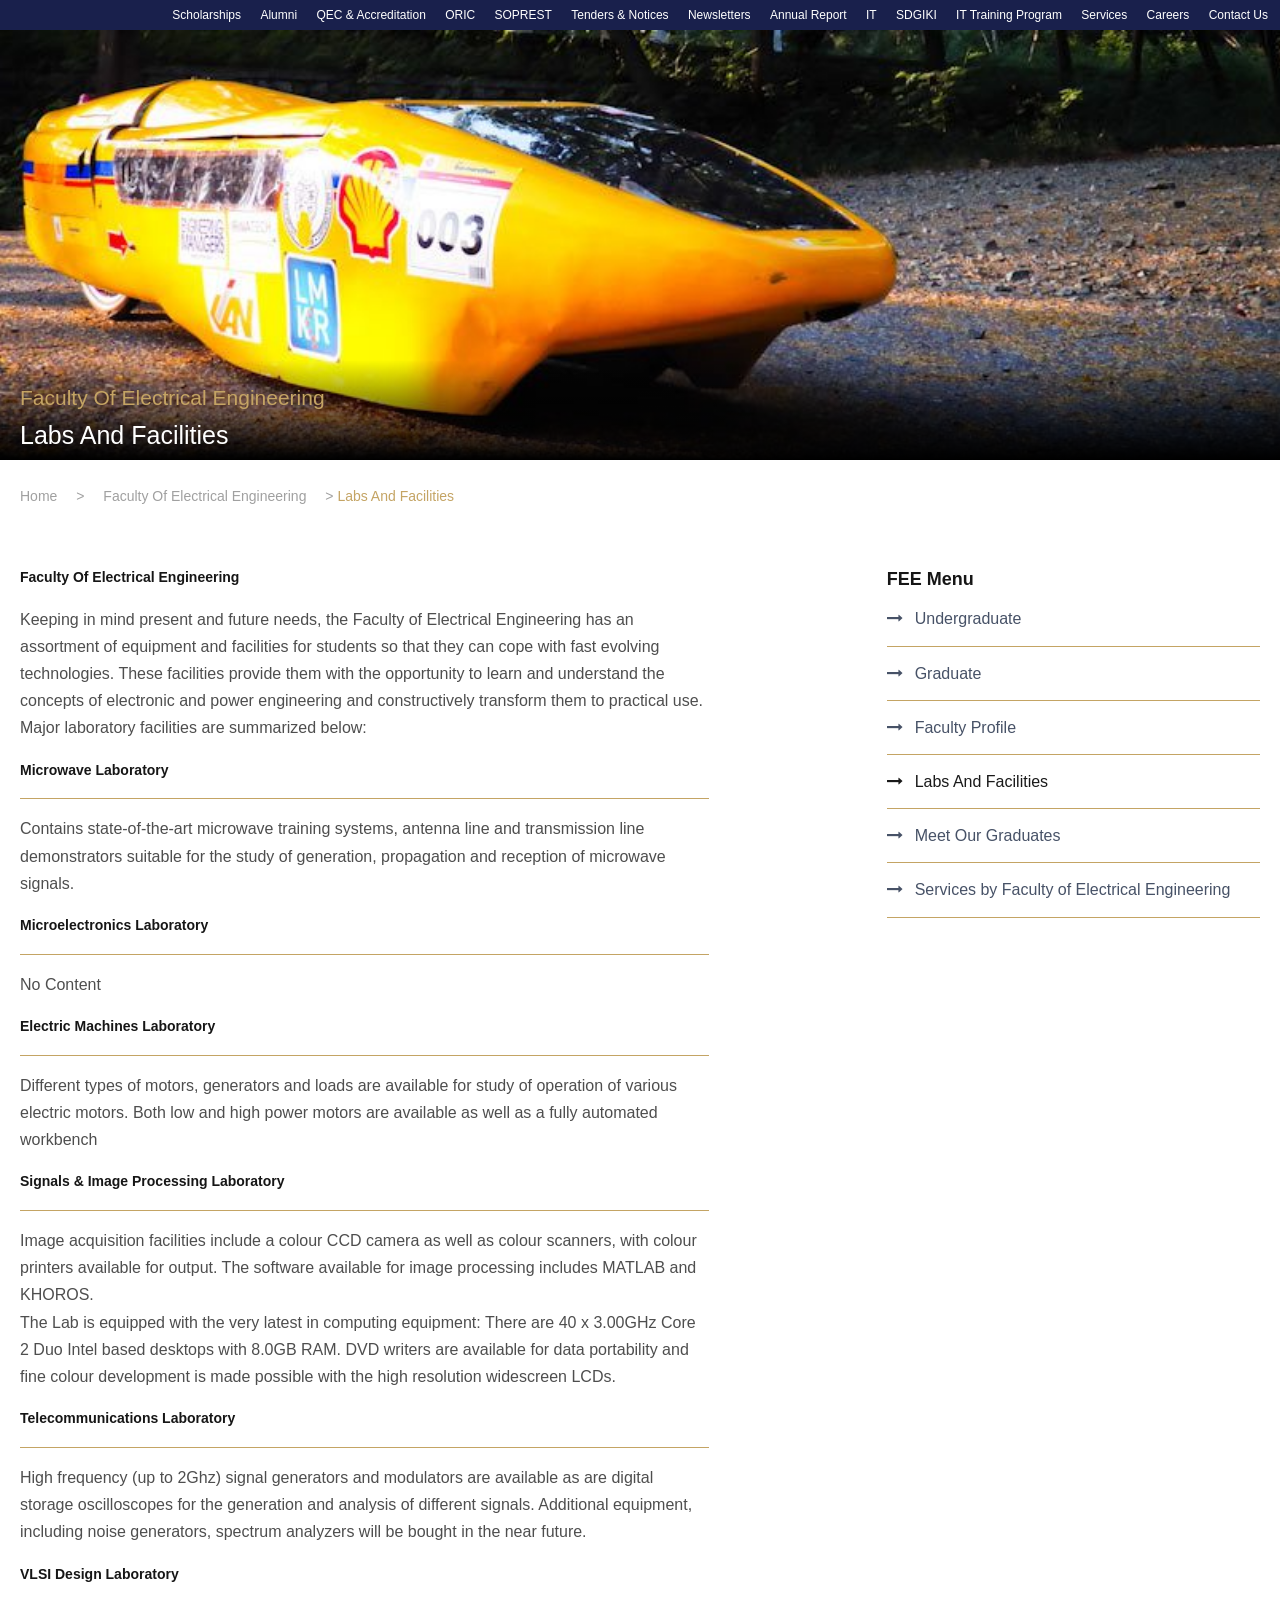
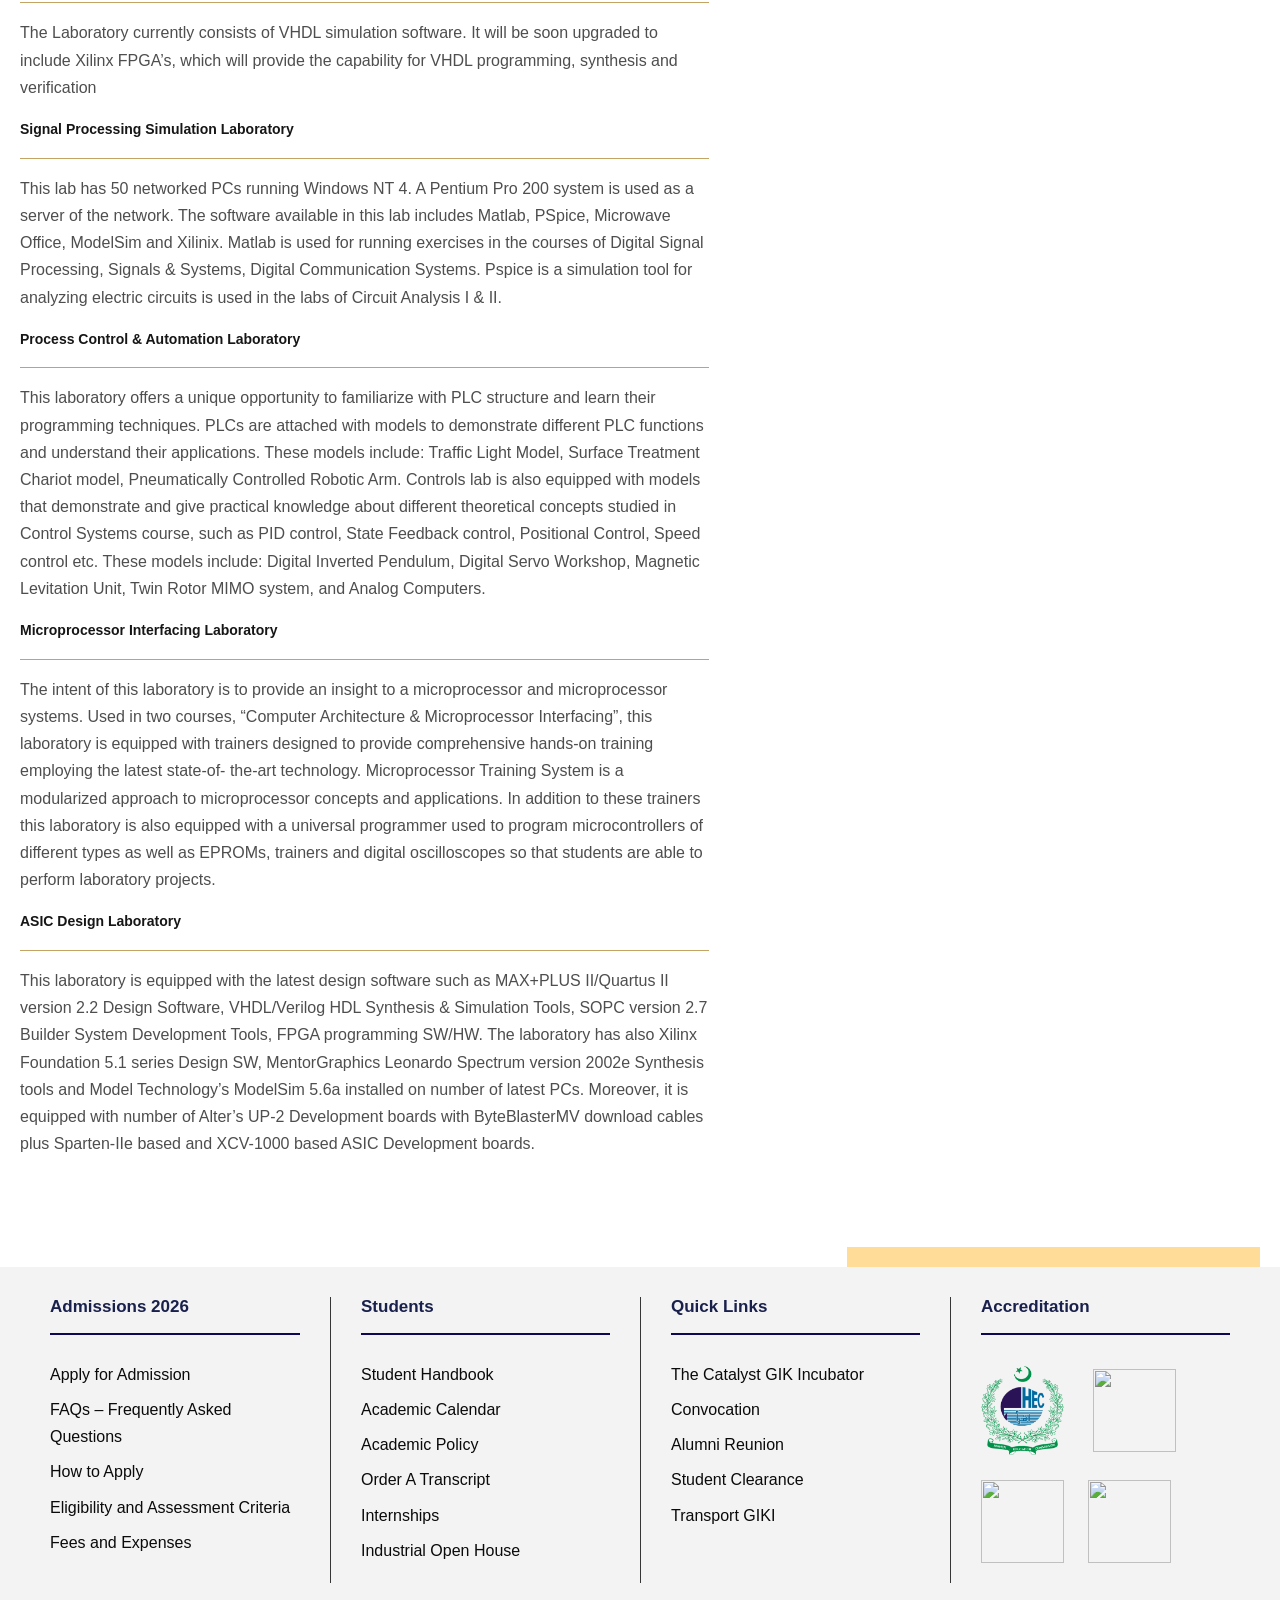
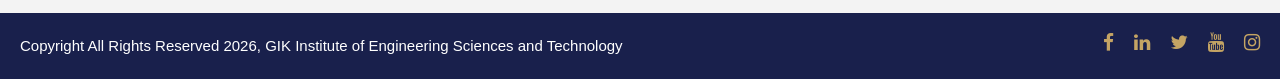
==== fee-labs-and-facilities.html @ 1c0e8e15 "initial commit" ====
<html lang="en-US" prefix="og: https://ogp.me/ns#" class="js">

<head>
	<meta charset="UTF-8">
	<meta name="viewport" content="width=device-width, initial-scale=1">
	<link rel="profile" href="http://gmpg.org/xfn/11">
	<link rel="pingback" href="https://giki.edu.pk/xmlrpc.php">
	<style>
		img:is([sizes="auto" i], [sizes^="auto," i]) {
			contain-intrinsic-size: 3000px 1500px
		}
	</style>

	<!-- Search Engine Optimization by Rank Math - https://rankmath.com/ -->
	<title>Labs And Facilities - Ghulam Ishaq Khan Institute of Engineering Sciences and Technology</title>
	<meta name="robots" content="index, follow, max-snippet:-1, max-video-preview:-1, max-image-preview:large">
	<link rel="canonical" href="https://giki.edu.pk/fee/fee-labs-and-facilities/">
	<meta property="og:locale" content="en_US">
	<meta property="og:type" content="article">
	<meta property="og:title"
		content="Labs And Facilities - Ghulam Ishaq Khan Institute of Engineering Sciences and Technology">
	<meta property="og:url" content="https://giki.edu.pk/fee/fee-labs-and-facilities/">
	<meta property="og:site_name" content="Ghulam Ishaq Khan Institute of Engineering Sciences and Technology">
	<meta property="article:publisher" content="https://www.facebook.com/OfficialGIKI/">
	<meta property="og:updated_time" content="2025-04-16T15:50:15+05:00">
	<meta property="og:image" content="https://giki.edu.pk/wp-content/uploads/2023/03/Picture1.png">
	<meta property="og:image:secure_url" content="https://giki.edu.pk/wp-content/uploads/2023/03/Picture1.png">
	<meta property="og:image:width" content="1280">
	<meta property="og:image:height" content="470">
	<meta property="og:image:alt" content="Beautiful GIKI">
	<meta property="og:image:type" content="image/png">
	<meta property="article:published_time" content="2019-07-31T20:50:54+05:00">
	<meta property="article:modified_time" content="2025-04-16T15:50:15+05:00">
	<meta name="twitter:card" content="summary_large_image">
	<meta name="twitter:title"
		content="Labs And Facilities - Ghulam Ishaq Khan Institute of Engineering Sciences and Technology">
	<meta name="twitter:site" content="@OfficialGIKI">
	<meta name="twitter:creator" content="@OfficialGIKI">
	<meta name="twitter:image" content="https://giki.edu.pk/wp-content/uploads/2023/03/Picture1.png">
	<meta name="twitter:label1" content="Time to read">
	<meta name="twitter:data1" content="Less than a minute">
	<script type="text/javascript" async src="./scripts/analytics.js"></script>
	<script type="text/javascript" async src="/gtag/js"></script>
	<script type="text/javascript" async src="/gtag/js"></script>
	<script src="/signals/config/217969116933652" async></script>
	<script src="./scripts/openbridge3.js" async></script>
	<script id="facebook-jssdk" src="./scripts/xfbml.customerchat.js#xfbml=1&version=v6.0&autoLogAppEvents=1"></script>
	<script async src="./scripts/gtm.js"></script>
	<script async src="./scripts/fbevents.js"></script>
	<script type="application/ld+json"
		class="rank-math-schema">{"@context":"https://schema.org","@graph":[{"@type":["EducationalOrganization","Organization"],"@id":"https://giki.edu.pk/#organization","name":"GIK Institute","url":"https://giki.edu.pk","sameAs":["https://www.facebook.com/OfficialGIKI/","https://twitter.com/OfficialGIKI","https://www.instagram.com/OfficialGIKI/","https://www.linkedin.com/school/officialgiki"],"logo":{"@type":"ImageObject","@id":"https://giki.edu.pk/#logo","url":"https://giki.edu.pk/wp-content/uploads/2023/03/cropped-giki-logo-updated.png","contentUrl":"https://giki.edu.pk/wp-content/uploads/2023/03/cropped-giki-logo-updated.png","caption":"Ghulam Ishaq Khan Institute of Engineering Sciences and Technology","inLanguage":"en-US","width":"90","height":"90"}},{"@type":"WebSite","@id":"https://giki.edu.pk/#website","url":"https://giki.edu.pk","name":"Ghulam Ishaq Khan Institute of Engineering Sciences and Technology","alternateName":"GIKI","publisher":{"@id":"https://giki.edu.pk/#organization"},"inLanguage":"en-US"},{"@type":"ImageObject","@id":"https://giki.edu.pk/wp-content/uploads/2023/03/Picture1.png","url":"https://giki.edu.pk/wp-content/uploads/2023/03/Picture1.png","width":"1280","height":"470","caption":"Beautiful GIKI","inLanguage":"en-US"},{"@type":"BreadcrumbList","@id":"https://giki.edu.pk/fee/fee-labs-and-facilities/#breadcrumb","itemListElement":[{"@type":"ListItem","position":"1","item":{"@id":"https://giki.edu.pk","name":"Home"}},{"@type":"ListItem","position":"2","item":{"@id":"https://giki.edu.pk/fee/","name":"Faculty Of Electrical Engineering"}},{"@type":"ListItem","position":"3","item":{"@id":"https://giki.edu.pk/fee/fee-labs-and-facilities/","name":"Labs And Facilities"}}]},{"@type":"WebPage","@id":"https://giki.edu.pk/fee/fee-labs-and-facilities/#webpage","url":"https://giki.edu.pk/fee/fee-labs-and-facilities/","name":"Labs And Facilities - Ghulam Ishaq Khan Institute of Engineering Sciences and Technology","datePublished":"2019-07-31T20:50:54+05:00","dateModified":"2025-04-16T15:50:15+05:00","isPartOf":{"@id":"https://giki.edu.pk/#website"},"primaryImageOfPage":{"@id":"https://giki.edu.pk/wp-content/uploads/2023/03/Picture1.png"},"inLanguage":"en-US","breadcrumb":{"@id":"https://giki.edu.pk/fee/fee-labs-and-facilities/#breadcrumb"}},{"@type":"Person","@id":"https://giki.edu.pk/author/hadeed/","name":"Hadeed","url":"https://giki.edu.pk/author/hadeed/","image":{"@type":"ImageObject","@id":"https://secure.gravatar.com/avatar/029626c313f03e53c4ab52b983da290b?s=96&amp;d=mm&amp;r=g","url":"https://secure.gravatar.com/avatar/029626c313f03e53c4ab52b983da290b?s=96&amp;d=mm&amp;r=g","caption":"Hadeed","inLanguage":"en-US"},"sameAs":["https://www.youtube.com/c/DrHadeedAhmedSher"],"worksFor":{"@id":"https://giki.edu.pk/#organization"}},{"@type":"Article","headline":"Labs And Facilities - Ghulam Ishaq Khan Institute of Engineering Sciences and Technology","datePublished":"2019-07-31T20:50:54+05:00","dateModified":"2025-04-16T15:50:15+05:00","author":{"@id":"https://giki.edu.pk/author/hadeed/","name":"Hadeed"},"publisher":{"@id":"https://giki.edu.pk/#organization"},"name":"Labs And Facilities - Ghulam Ishaq Khan Institute of Engineering Sciences and Technology","@id":"https://giki.edu.pk/fee/fee-labs-and-facilities/#richSnippet","isPartOf":{"@id":"https://giki.edu.pk/fee/fee-labs-and-facilities/#webpage"},"image":{"@id":"https://giki.edu.pk/wp-content/uploads/2023/03/Picture1.png"},"inLanguage":"en-US","mainEntityOfPage":{"@id":"https://giki.edu.pk/fee/fee-labs-and-facilities/#webpage"}}]}</script>
	<!-- /Rank Math WordPress SEO plugin -->

	<link rel="dns-prefetch" href="//www.googletagmanager.com">
	<link rel="dns-prefetch" href="//fonts.googleapis.com">
	<link rel="dns-prefetch" href="//maxcdn.bootstrapcdn.com">
	<link rel="alternate" type="application/rss+xml"
		title="Ghulam Ishaq Khan Institute of Engineering Sciences and Technology » Feed"
		href="https://giki.edu.pk/feed/">
	<link rel="alternate" type="text/calendar"
		title="Ghulam Ishaq Khan Institute of Engineering Sciences and Technology » iCal Feed"
		href="https://giki.edu.pk/events/?ical=1">
	<style>
		.lazyload,
		.lazyloading {
			max-width: 100%;
		}
	</style>
	<script type="text/javascript">
		/* <![CDATA[ */
		window._wpemojiSettings = { "baseUrl": "https:\/\/s.w.org\/images\/core\/emoji\/15.0.3\/72x72\/", "ext": ".png", "svgUrl": "https:\/\/s.w.org\/images\/core\/emoji\/15.0.3\/svg\/", "svgExt": ".svg", "source": { "concatemoji": "https:\/\/giki.edu.pk\/wp-includes\/js\/wp-emoji-release.min.js?ver=6.7.5" } };
		/*! This file is auto-generated */
		!function (i, n) { var o, s, e; function c(e) { try { var t = { supportTests: e, timestamp: (new Date).valueOf() }; sessionStorage.setItem(o, JSON.stringify(t)) } catch (e) { } } function p(e, t, n) { e.clearRect(0, 0, e.canvas.width, e.canvas.height), e.fillText(t, 0, 0); var t = new Uint32Array(e.getImageData(0, 0, e.canvas.width, e.canvas.height).data), r = (e.clearRect(0, 0, e.canvas.width, e.canvas.height), e.fillText(n, 0, 0), new Uint32Array(e.getImageData(0, 0, e.canvas.width, e.canvas.height).data)); return t.every(function (e, t) { return e === r[t] }) } function u(e, t, n) { switch (t) { case "flag": return n(e, "\ud83c\udff3\ufe0f\u200d\u26a7\ufe0f", "\ud83c\udff3\ufe0f\u200b\u26a7\ufe0f") ? !1 : !n(e, "\ud83c\uddfa\ud83c\uddf3", "\ud83c\uddfa\u200b\ud83c\uddf3") && !n(e, "\ud83c\udff4\udb40\udc67\udb40\udc62\udb40\udc65\udb40\udc6e\udb40\udc67\udb40\udc7f", "\ud83c\udff4\u200b\udb40\udc67\u200b\udb40\udc62\u200b\udb40\udc65\u200b\udb40\udc6e\u200b\udb40\udc67\u200b\udb40\udc7f"); case "emoji": return !n(e, "\ud83d\udc26\u200d\u2b1b", "\ud83d\udc26\u200b\u2b1b") }return !1 } function f(e, t, n) { var r = "undefined" != typeof WorkerGlobalScope && self instanceof WorkerGlobalScope ? new OffscreenCanvas(300, 150) : i.createElement("canvas"), a = r.getContext("2d", { willReadFrequently: !0 }), o = (a.textBaseline = "top", a.font = "600 32px Arial", {}); return e.forEach(function (e) { o[e] = t(a, e, n) }), o } function t(e) { var t = i.createElement("script"); t.src = e, t.defer = !0, i.head.appendChild(t) } "undefined" != typeof Promise && (o = "wpEmojiSettingsSupports", s = ["flag", "emoji"], n.supports = { everything: !0, everythingExceptFlag: !0 }, e = new Promise(function (e) { i.addEventListener("DOMContentLoaded", e, { once: !0 }) }), new Promise(function (t) { var n = function () { try { var e = JSON.parse(sessionStorage.getItem(o)); if ("object" == typeof e && "number" == typeof e.timestamp && (new Date).valueOf() < e.timestamp + 604800 && "object" == typeof e.supportTests) return e.supportTests } catch (e) { } return null }(); if (!n) { if ("undefined" != typeof Worker && "undefined" != typeof OffscreenCanvas && "undefined" != typeof URL && URL.createObjectURL && "undefined" != typeof Blob) try { var e = "postMessage(" + f.toString() + "(" + [JSON.stringify(s), u.toString(), p.toString()].join(",") + "));", r = new Blob([e], { type: "text/javascript" }), a = new Worker(URL.createObjectURL(r), { name: "wpTestEmojiSupports" }); return void (a.onmessage = function (e) { c(n = e.data), a.terminate(), t(n) }) } catch (e) { } c(n = f(s, u, p)) } t(n) }).then(function (e) { for (var t in e) n.supports[t] = e[t], n.supports.everything = n.supports.everything && n.supports[t], "flag" !== t && (n.supports.everythingExceptFlag = n.supports.everythingExceptFlag && n.supports[t]); n.supports.everythingExceptFlag = n.supports.everythingExceptFlag && !n.supports.flag, n.DOMReady = !1, n.readyCallback = function () { n.DOMReady = !0 } }).then(function () { return e }).then(function () { var e; n.supports.everything || (n.readyCallback(), (e = n.source || {}).concatemoji ? t(e.concatemoji) : e.wpemoji && e.twemoji && (t(e.twemoji), t(e.wpemoji))) })) }((window, document), window._wpemojiSettings);
		/* ]]> */
	</script>
	<link rel="stylesheet" id="sbr_styles-css" href="./styles/sbr-styles.css" type="text/css" media="all">
	<style id="wp-emoji-styles-inline-css" type="text/css">
		img.wp-smiley,
		img.emoji {
			display: inline !important;
			border: none !important;
			box-shadow: none !important;
			height: 1em !important;
			width: 1em !important;
			margin: 0 0.07em !important;
			vertical-align: -0.1em !important;
			background: none !important;
			padding: 0 !important;
		}
	</style>
	<link rel="stylesheet" id="wp-block-library-css" href="./styles/style.min.css" type="text/css" media="all">
	<link rel="stylesheet" id="editorskit-frontend-css" href="./styles/style.build.css" type="text/css" media="all">
	<style id="classic-theme-styles-inline-css" type="text/css">
		/*! This file is auto-generated */
		.wp-block-button__link {
			color: #fff;
			background-color: #32373c;
			border-radius: 9999px;
			box-shadow: none;
			text-decoration: none;
			padding: calc(.667em + 2px) calc(1.333em + 2px);
			font-size: 1.125em
		}

		.wp-block-file__button {
			background: #32373c;
			color: #fff;
			text-decoration: none
		}
	</style>
	<style id="global-styles-inline-css" type="text/css">
		:root {
			--wp--preset--aspect-ratio--square: 1;
			--wp--preset--aspect-ratio--4-3: 4/3;
			--wp--preset--aspect-ratio--3-4: 3/4;
			--wp--preset--aspect-ratio--3-2: 3/2;
			--wp--preset--aspect-ratio--2-3: 2/3;
			--wp--preset--aspect-ratio--16-9: 16/9;
			--wp--preset--aspect-ratio--9-16: 9/16;
			--wp--preset--color--black: #000000;
			--wp--preset--color--cyan-bluish-gray: #abb8c3;
			--wp--preset--color--white: #ffffff;
			--wp--preset--color--pale-pink: #f78da7;
			--wp--preset--color--vivid-red: #cf2e2e;
			--wp--preset--color--luminous-vivid-orange: #ff6900;
			--wp--preset--color--luminous-vivid-amber: #fcb900;
			--wp--preset--color--light-green-cyan: #7bdcb5;
			--wp--preset--color--vivid-green-cyan: #00d084;
			--wp--preset--color--pale-cyan-blue: #8ed1fc;
			--wp--preset--color--vivid-cyan-blue: #0693e3;
			--wp--preset--color--vivid-purple: #9b51e0;
			--wp--preset--gradient--vivid-cyan-blue-to-vivid-purple: linear-gradient(135deg, rgba(6, 147, 227, 1) 0%, rgb(155, 81, 224) 100%);
			--wp--preset--gradient--light-green-cyan-to-vivid-green-cyan: linear-gradient(135deg, rgb(122, 220, 180) 0%, rgb(0, 208, 130) 100%);
			--wp--preset--gradient--luminous-vivid-amber-to-luminous-vivid-orange: linear-gradient(135deg, rgba(252, 185, 0, 1) 0%, rgba(255, 105, 0, 1) 100%);
			--wp--preset--gradient--luminous-vivid-orange-to-vivid-red: linear-gradient(135deg, rgba(255, 105, 0, 1) 0%, rgb(207, 46, 46) 100%);
			--wp--preset--gradient--very-light-gray-to-cyan-bluish-gray: linear-gradient(135deg, rgb(238, 238, 238) 0%, rgb(169, 184, 195) 100%);
			--wp--preset--gradient--cool-to-warm-spectrum: linear-gradient(135deg, rgb(74, 234, 220) 0%, rgb(151, 120, 209) 20%, rgb(207, 42, 186) 40%, rgb(238, 44, 130) 60%, rgb(251, 105, 98) 80%, rgb(254, 248, 76) 100%);
			--wp--preset--gradient--blush-light-purple: linear-gradient(135deg, rgb(255, 206, 236) 0%, rgb(152, 150, 240) 100%);
			--wp--preset--gradient--blush-bordeaux: linear-gradient(135deg, rgb(254, 205, 165) 0%, rgb(254, 45, 45) 50%, rgb(107, 0, 62) 100%);
			--wp--preset--gradient--luminous-dusk: linear-gradient(135deg, rgb(255, 203, 112) 0%, rgb(199, 81, 192) 50%, rgb(65, 88, 208) 100%);
			--wp--preset--gradient--pale-ocean: linear-gradient(135deg, rgb(255, 245, 203) 0%, rgb(182, 227, 212) 50%, rgb(51, 167, 181) 100%);
			--wp--preset--gradient--electric-grass: linear-gradient(135deg, rgb(202, 248, 128) 0%, rgb(113, 206, 126) 100%);
			--wp--preset--gradient--midnight: linear-gradient(135deg, rgb(2, 3, 129) 0%, rgb(40, 116, 252) 100%);
			--wp--preset--font-size--small: 13px;
			--wp--preset--font-size--medium: 20px;
			--wp--preset--font-size--large: 36px;
			--wp--preset--font-size--x-large: 42px;
			--wp--preset--spacing--20: 0.44rem;
			--wp--preset--spacing--30: 0.67rem;
			--wp--preset--spacing--40: 1rem;
			--wp--preset--spacing--50: 1.5rem;
			--wp--preset--spacing--60: 2.25rem;
			--wp--preset--spacing--70: 3.38rem;
			--wp--preset--spacing--80: 5.06rem;
			--wp--preset--shadow--natural: 6px 6px 9px rgba(0, 0, 0, 0.2);
			--wp--preset--shadow--deep: 12px 12px 50px rgba(0, 0, 0, 0.4);
			--wp--preset--shadow--sharp: 6px 6px 0px rgba(0, 0, 0, 0.2);
			--wp--preset--shadow--outlined: 6px 6px 0px -3px rgba(255, 255, 255, 1), 6px 6px rgba(0, 0, 0, 1);
			--wp--preset--shadow--crisp: 6px 6px 0px rgba(0, 0, 0, 1);
		}

		:where(.is-layout-flex) {
			gap: 0.5em;
		}

		:where(.is-layout-grid) {
			gap: 0.5em;
		}

		body .is-layout-flex {
			display: flex;
		}

		.is-layout-flex {
			flex-wrap: wrap;
			align-items: center;
		}

		.is-layout-flex> :is(*, div) {
			margin: 0;
		}

		body .is-layout-grid {
			display: grid;
		}

		.is-layout-grid> :is(*, div) {
			margin: 0;
		}

		:where(.wp-block-columns.is-layout-flex) {
			gap: 2em;
		}

		:where(.wp-block-columns.is-layout-grid) {
			gap: 2em;
		}

		:where(.wp-block-post-template.is-layout-flex) {
			gap: 1.25em;
		}

		:where(.wp-block-post-template.is-layout-grid) {
			gap: 1.25em;
		}

		.has-black-color {
			color: var(--wp--preset--color--black) !important;
		}

		.has-cyan-bluish-gray-color {
			color: var(--wp--preset--color--cyan-bluish-gray) !important;
		}

		.has-white-color {
			color: var(--wp--preset--color--white) !important;
		}

		.has-pale-pink-color {
			color: var(--wp--preset--color--pale-pink) !important;
		}

		.has-vivid-red-color {
			color: var(--wp--preset--color--vivid-red) !important;
		}

		.has-luminous-vivid-orange-color {
			color: var(--wp--preset--color--luminous-vivid-orange) !important;
		}

		.has-luminous-vivid-amber-color {
			color: var(--wp--preset--color--luminous-vivid-amber) !important;
		}

		.has-light-green-cyan-color {
			color: var(--wp--preset--color--light-green-cyan) !important;
		}

		.has-vivid-green-cyan-color {
			color: var(--wp--preset--color--vivid-green-cyan) !important;
		}

		.has-pale-cyan-blue-color {
			color: var(--wp--preset--color--pale-cyan-blue) !important;
		}

		.has-vivid-cyan-blue-color {
			color: var(--wp--preset--color--vivid-cyan-blue) !important;
		}

		.has-vivid-purple-color {
			color: var(--wp--preset--color--vivid-purple) !important;
		}

		.has-black-background-color {
			background-color: var(--wp--preset--color--black) !important;
		}

		.has-cyan-bluish-gray-background-color {
			background-color: var(--wp--preset--color--cyan-bluish-gray) !important;
		}

		.has-white-background-color {
			background-color: var(--wp--preset--color--white) !important;
		}

		.has-pale-pink-background-color {
			background-color: var(--wp--preset--color--pale-pink) !important;
		}

		.has-vivid-red-background-color {
			background-color: var(--wp--preset--color--vivid-red) !important;
		}

		.has-luminous-vivid-orange-background-color {
			background-color: var(--wp--preset--color--luminous-vivid-orange) !important;
		}

		.has-luminous-vivid-amber-background-color {
			background-color: var(--wp--preset--color--luminous-vivid-amber) !important;
		}

		.has-light-green-cyan-background-color {
			background-color: var(--wp--preset--color--light-green-cyan) !important;
		}

		.has-vivid-green-cyan-background-color {
			background-color: var(--wp--preset--color--vivid-green-cyan) !important;
		}

		.has-pale-cyan-blue-background-color {
			background-color: var(--wp--preset--color--pale-cyan-blue) !important;
		}

		.has-vivid-cyan-blue-background-color {
			background-color: var(--wp--preset--color--vivid-cyan-blue) !important;
		}

		.has-vivid-purple-background-color {
			background-color: var(--wp--preset--color--vivid-purple) !important;
		}

		.has-black-border-color {
			border-color: var(--wp--preset--color--black) !important;
		}

		.has-cyan-bluish-gray-border-color {
			border-color: var(--wp--preset--color--cyan-bluish-gray) !important;
		}

		.has-white-border-color {
			border-color: var(--wp--preset--color--white) !important;
		}

		.has-pale-pink-border-color {
			border-color: var(--wp--preset--color--pale-pink) !important;
		}

		.has-vivid-red-border-color {
			border-color: var(--wp--preset--color--vivid-red) !important;
		}

		.has-luminous-vivid-orange-border-color {
			border-color: var(--wp--preset--color--luminous-vivid-orange) !important;
		}

		.has-luminous-vivid-amber-border-color {
			border-color: var(--wp--preset--color--luminous-vivid-amber) !important;
		}

		.has-light-green-cyan-border-color {
			border-color: var(--wp--preset--color--light-green-cyan) !important;
		}

		.has-vivid-green-cyan-border-color {
			border-color: var(--wp--preset--color--vivid-green-cyan) !important;
		}

		.has-pale-cyan-blue-border-color {
			border-color: var(--wp--preset--color--pale-cyan-blue) !important;
		}

		.has-vivid-cyan-blue-border-color {
			border-color: var(--wp--preset--color--vivid-cyan-blue) !important;
		}

		.has-vivid-purple-border-color {
			border-color: var(--wp--preset--color--vivid-purple) !important;
		}

		.has-vivid-cyan-blue-to-vivid-purple-gradient-background {
			background: var(--wp--preset--gradient--vivid-cyan-blue-to-vivid-purple) !important;
		}

		.has-light-green-cyan-to-vivid-green-cyan-gradient-background {
			background: var(--wp--preset--gradient--light-green-cyan-to-vivid-green-cyan) !important;
		}

		.has-luminous-vivid-amber-to-luminous-vivid-orange-gradient-background {
			background: var(--wp--preset--gradient--luminous-vivid-amber-to-luminous-vivid-orange) !important;
		}

		.has-luminous-vivid-orange-to-vivid-red-gradient-background {
			background: var(--wp--preset--gradient--luminous-vivid-orange-to-vivid-red) !important;
		}

		.has-very-light-gray-to-cyan-bluish-gray-gradient-background {
			background: var(--wp--preset--gradient--very-light-gray-to-cyan-bluish-gray) !important;
		}

		.has-cool-to-warm-spectrum-gradient-background {
			background: var(--wp--preset--gradient--cool-to-warm-spectrum) !important;
		}

		.has-blush-light-purple-gradient-background {
			background: var(--wp--preset--gradient--blush-light-purple) !important;
		}

		.has-blush-bordeaux-gradient-background {
			background: var(--wp--preset--gradient--blush-bordeaux) !important;
		}

		.has-luminous-dusk-gradient-background {
			background: var(--wp--preset--gradient--luminous-dusk) !important;
		}

		.has-pale-ocean-gradient-background {
			background: var(--wp--preset--gradient--pale-ocean) !important;
		}

		.has-electric-grass-gradient-background {
			background: var(--wp--preset--gradient--electric-grass) !important;
		}

		.has-midnight-gradient-background {
			background: var(--wp--preset--gradient--midnight) !important;
		}

		.has-small-font-size {
			font-size: var(--wp--preset--font-size--small) !important;
		}

		.has-medium-font-size {
			font-size: var(--wp--preset--font-size--medium) !important;
		}

		.has-large-font-size {
			font-size: var(--wp--preset--font-size--large) !important;
		}

		.has-x-large-font-size {
			font-size: var(--wp--preset--font-size--x-large) !important;
		}

		:where(.wp-block-post-template.is-layout-flex) {
			gap: 1.25em;
		}

		:where(.wp-block-post-template.is-layout-grid) {
			gap: 1.25em;
		}

		:where(.wp-block-columns.is-layout-flex) {
			gap: 2em;
		}

		:where(.wp-block-columns.is-layout-grid) {
			gap: 2em;
		}

		:root :where(.wp-block-pullquote) {
			font-size: 1.5em;
			line-height: 1.6;
		}
	</style>
	<link rel="stylesheet" id="contact-form-7-css" href="./styles/styles.css" type="text/css" media="all">
	<link rel="stylesheet" id="ctf_styles-css" href="./styles/ctf-styles.min.css" type="text/css" media="all">
	<style id="dominant-color-styles-inline-css" type="text/css">
		img[data-dominant-color]:not(.has-transparency) {
			background-color: var(--dominant-color);
		}
	</style>
	<link rel="stylesheet" id="gdlr-core-google-font-css" href="/css" type="text/css" media="all">
	<link rel="stylesheet" id="fa6-css" href="./styles/all.css" type="text/css" media="all">
	<link rel="stylesheet" id="gdlr-core-plugin-css" href="./styles/style.css" type="text/css" media="all">
	<link rel="stylesheet" id="gdlr-core-page-builder-css" href="./styles/page-builder.css" type="text/css" media="all">
	<link rel="stylesheet" id="url-shortify-css" href="./styles/url-shortify.css" type="text/css" media="all">
	<link rel="stylesheet" id="cff-css" href="./styles/cff-style.min.css" type="text/css" media="all">
	<link rel="stylesheet" id="sb-font-awesome-css" href="./styles/font-awesome.min.css" type="text/css" media="all">
	<link rel="stylesheet" id="tribe-events-v2-single-skeleton-css" href="./styles/tribe-events-single-skeleton.min.css"
		type="text/css" media="all">
	<link rel="stylesheet" id="tribe-events-v2-single-skeleton-full-css"
		href="./styles/tribe-events-single-full.min.css" type="text/css" media="all">
	<link rel="stylesheet" id="tec-events-elementor-widgets-base-styles-css" href="./styles/widget-base.min.css"
		type="text/css" media="all">
	<link rel="stylesheet" id="dflip-style-css" href="./styles/dflip.min.css" type="text/css" media="all">
	<link rel="stylesheet" id="tablepress-default-css" href="./styles/default.css" type="text/css" media="all">
	<link rel="stylesheet" id="kingster-style-core-css" href="./styles/style-core.css" type="text/css" media="all">
	<link rel="stylesheet" id="kingster-custom-style-css" href="./styles/kingster-style-custom.css" type="text/css"
		media="all">
	<link rel="stylesheet" id="dashicons-css" href="./styles/dashicons.min.css" type="text/css" media="all">
	<link rel="stylesheet" id="kingster-learnpress-css" href="./styles/kingster-learnpress.css" type="text/css"
		media="all">
	<link rel="stylesheet" id="kingster-learnpress-pb-css" href="./styles/kingster-learnpress-pb.css" type="text/css"
		media="all">
	<script type="text/javascript" src="./scripts/jquery.min.js" id="jquery-core-js"></script>
	<script type="text/javascript" src="./scripts/jquery-migrate.min.js" id="jquery-migrate-js"></script>
	<script type="text/javascript" id="sbi_scripts-js-extra">
		/* <![CDATA[ */
		var sb_instagram_js_options = { "font_method": "svg", "resized_url": "https:\/\/giki.edu.pk\/wp-content\/uploads\/sb-instagram-feed-images\/", "placeholder": "https:\/\/giki.edu.pk\/wp-content\/plugins\/instagram-feed\/img\/placeholder.png", "ajax_url": "https:\/\/giki.edu.pk\/wp-admin\/admin-ajax.php" };
		/* ]]> */
	</script>
	<script type="text/javascript" src="./scripts/sbi-scripts.min.js" id="sbi_scripts-js"></script>
	<script type="text/javascript" id="snazzymaps-js-js-extra">
		/* <![CDATA[ */
		var SnazzyDataForSnazzyMaps = [];
		SnazzyDataForSnazzyMaps = { "id": 1243, "name": "xxxxxxxxxxx", "description": "ccccccccccccc", "url": "https:\/\/snazzymaps.com\/style\/1243\/xxxxxxxxxxx", "imageUrl": "https:\/\/snazzy-maps-cdn.azureedge.net\/assets\/1243-xxxxxxxxxxx.png?v=20170626083204", "json": "[{\"featureType\":\"administrative.country\",\"elementType\":\"geometry\",\"stylers\":[{\"visibility\":\"simplified\"},{\"hue\":\"#ff0000\"}]}]", "views": 405864, "favorites": 397, "createdBy": { "name": "samisel", "url": null }, "createdOn": "2014-12-04T07:38:49.22", "tags": ["dark"], "colors": ["black", "gray"] };
		/* ]]> */
	</script>
	<script type="text/javascript" src="./scripts/snazzymaps.js" id="snazzymaps-js-js"></script>
	<script type="text/javascript" id="url-shortify-js-extra">
		/* <![CDATA[ */
		var usParams = { "ajaxurl": "https:\/\/giki.edu.pk\/wp-admin\/admin-ajax.php" };
		/* ]]> */
	</script>
	<script type="text/javascript" src="./scripts/url-shortify.js" id="url-shortify-js"></script>
	<!--[if lt IE 9]>
<script type="text/javascript" src="https://giki.edu.pk/wp-content/themes/kingster/js/html5.js?ver=6.7.5" id="kingster-html5js-js"></script>
<![endif]-->

	<!-- Google tag (gtag.js) snippet added by Site Kit -->
	<!-- Google Analytics snippet added by Site Kit -->
	<script type="text/javascript" src="/gtag/js" id="google_gtagjs-js" async></script>
	<script type="text/javascript" id="google_gtagjs-js-after">
		/* <![CDATA[ */
		window.dataLayer = window.dataLayer || []; function gtag() { dataLayer.push(arguments); }
		gtag("set", "linker", { "domains": ["giki.edu.pk"] });
		gtag("js", new Date());
		gtag("set", "developer_id.dZTNiMT", true);
		gtag("config", "GT-K8H9CJF");
		/* ]]> */
	</script>
	<script type="text/javascript" src="./scripts/kingster-learnpress.js" id="kingster-learnpress-js"></script>
	<link rel="https://api.w.org/" href="https://giki.edu.pk/wp-json/">
	<link rel="alternate" title="JSON" type="application/json" href="https://giki.edu.pk/wp-json/wp/v2/pages/6854">
	<link rel="EditURI" type="application/rsd+xml" title="RSD" href="https://giki.edu.pk/xmlrpc.php?rsd">
	<meta name="generator" content="WordPress 6.7.5">
	<link rel="shortlink" href="https://giki.edu.pk/czt4">
	<link rel="alternate" title="oEmbed (JSON)" type="application/json+oembed"
		href="https://giki.edu.pk/wp-json/oembed/1.0/embed?url=https%3A%2F%2Fgiki.edu.pk%2Ffee%2Ffee-labs-and-facilities%2F">
	<link rel="alternate" title="oEmbed (XML)" type="text/xml+oembed"
		href="https://giki.edu.pk/wp-json/oembed/1.0/embed?url=https%3A%2F%2Fgiki.edu.pk%2Ffee%2Ffee-labs-and-facilities%2F&format=xml">
	<meta name="generator" content="dominant-color-images 1.2.0">
	<meta name="generator" content="Site Kit by Google 1.180.0">
	<meta name="generator" content="performance-lab 4.1.0; plugins: dominant-color-images">
	<meta name="tec-api-version" content="v1">
	<meta name="tec-api-origin" content="https://giki.edu.pk">
	<link rel="alternate" href="https://giki.edu.pk/wp-json/tribe/events/v1/">
	<script>
		document.documentElement.className = document.documentElement.className.replace('no-js', 'js');
	</script>
	<style>
		.no-js img.lazyload {
			display: none;
		}

		figure.wp-block-image img.lazyloading {
			min-width: 150px;
		}

		.lazyload,
		.lazyloading {
			--smush-placeholder-width: 100px;
			--smush-placeholder-bg-max-width: 120px;
			--smush-placeholder-aspect-ratio: 1/1;
			width: var(--smush-image-width, var(--smush-placeholder-width)) !important;
			aspect-ratio: var(--smush-image-aspect-ratio, var(--smush-placeholder-aspect-ratio)) !important;
		}

		.lazyload,
		.lazyloading {
			opacity: 0;
		}

		.lazyloaded {
			opacity: 1;
			transition: opacity 400ms;
			transition-delay: 0ms;
		}
	</style>
	<script>
		(function () {
			window.onpageshow = function (event) {
				// Defined window.wpforms means that a form exists on a page.
				// If so and back/forward button has been clicked,
				// force reload a page to prevent the submit button state stuck.
				if (typeof window.wpforms !== 'undefined' && event.persisted) {
					window.location.reload();
				}
			};
		}());
	</script>
	<meta name="generator"
		content="Elementor 3.28.3; features: additional_custom_breakpoints, e_local_google_fonts; settings: css_print_method-internal, google_font-enabled, font_display-auto">

	<!-- Meta Pixel Code -->
	<script type="text/javascript">
		!function (f, b, e, v, n, t, s) {
			if (f.fbq) return; n = f.fbq = function () {
				n.callMethod ?
					n.callMethod.apply(n, arguments) : n.queue.push(arguments)
			}; if (!f._fbq) f._fbq = n;
			n.push = n; n.loaded = !0; n.version = '2.0'; n.queue = []; t = b.createElement(e); t.async = !0;
			t.src = v; s = b.getElementsByTagName(e)[0]; s.parentNode.insertBefore(t, s)
		}(window,
			document, 'script', 'https://connect.facebook.net/en_US/fbevents.js?v=next');
	</script>
	<!-- End Meta Pixel Code -->

	<script type="text/javascript">
		var url = window.location.origin + '?ob=open-bridge';
		fbq('set', 'openbridge', '217969116933652', url);
	</script>
	<script type="text/javascript">fbq('init', '217969116933652', {}, {
			"agent": "wordpress-6.7.5-4.1.1"
		})</script>
	<script type="text/javascript">
		fbq('track', 'PageView', []);
	</script>
	<style>
		.e-con.e-parent:nth-of-type(n+4):not(.e-lazyloaded):not(.e-no-lazyload),
		.e-con.e-parent:nth-of-type(n+4):not(.e-lazyloaded):not(.e-no-lazyload) * {
			background-image: none !important;
		}

		@media screen and (max-height: 1024px) {

			.e-con.e-parent:nth-of-type(n+3):not(.e-lazyloaded):not(.e-no-lazyload),
			.e-con.e-parent:nth-of-type(n+3):not(.e-lazyloaded):not(.e-no-lazyload) * {
				background-image: none !important;
			}
		}

		@media screen and (max-height: 640px) {

			.e-con.e-parent:nth-of-type(n+2):not(.e-lazyloaded):not(.e-no-lazyload),
			.e-con.e-parent:nth-of-type(n+2):not(.e-lazyloaded):not(.e-no-lazyload) * {
				background-image: none !important;
			}
		}
	</style>

	<!-- Google Tag Manager snippet added by Site Kit -->
	<script type="text/javascript">
		/* <![CDATA[ */

		(function (w, d, s, l, i) {
			w[l] = w[l] || [];
			w[l].push({ 'gtm.start': new Date().getTime(), event: 'gtm.js' });
			var f = d.getElementsByTagName(s)[0],
				j = d.createElement(s), dl = l != 'dataLayer' ? '&l=' + l : '';
			j.async = true;
			j.src = 'https://www.googletagmanager.com/gtm.js?id=' + i + dl;
			f.parentNode.insertBefore(j, f);
		})(window, document, 'script', 'dataLayer', 'GTM-548RCT6');

		/* ]]> */
	</script>

	<!-- End Google Tag Manager snippet added by Site Kit -->
	<meta name="generator"
		content="Powered by Slider Revolution 6.7.18 - responsive, Mobile-Friendly Slider Plugin for WordPress with comfortable drag and drop interface.">
	<link rel="icon" href="https://giki.edu.pk/wp-content/uploads/2023/03/cropped-giki-logo-updated-32x32.png"
		sizes="32x32">
	<link rel="icon" href="https://giki.edu.pk/wp-content/uploads/2023/03/cropped-giki-logo-updated-192x192.png"
		sizes="192x192">
	<link rel="apple-touch-icon"
		href="https://giki.edu.pk/wp-content/uploads/2023/03/cropped-giki-logo-updated-180x180.png">
	<meta name="msapplication-TileImage"
		content="https://giki.edu.pk/wp-content/uploads/2023/03/cropped-giki-logo-updated-270x270.png">
	<script>function setREVStartSize(e) {
			//window.requestAnimationFrame(function() {
			window.RSIW = window.RSIW === undefined ? window.innerWidth : window.RSIW;
			window.RSIH = window.RSIH === undefined ? window.innerHeight : window.RSIH;
			try {
				var pw = document.getElementById(e.c).parentNode.offsetWidth,
					newh;
				pw = pw === 0 || isNaN(pw) || (e.l == "fullwidth" || e.layout == "fullwidth") ? window.RSIW : pw;
				e.tabw = e.tabw === undefined ? 0 : parseInt(e.tabw);
				e.thumbw = e.thumbw === undefined ? 0 : parseInt(e.thumbw);
				e.tabh = e.tabh === undefined ? 0 : parseInt(e.tabh);
				e.thumbh = e.thumbh === undefined ? 0 : parseInt(e.thumbh);
				e.tabhide = e.tabhide === undefined ? 0 : parseInt(e.tabhide);
				e.thumbhide = e.thumbhide === undefined ? 0 : parseInt(e.thumbhide);
				e.mh = e.mh === undefined || e.mh == "" || e.mh === "auto" ? 0 : parseInt(e.mh, 0);
				if (e.layout === "fullscreen" || e.l === "fullscreen")
					newh = Math.max(e.mh, window.RSIH);
				else {
					e.gw = Array.isArray(e.gw) ? e.gw : [e.gw];
					for (var i in e.rl) if (e.gw[i] === undefined || e.gw[i] === 0) e.gw[i] = e.gw[i - 1];
					e.gh = e.el === undefined || e.el === "" || (Array.isArray(e.el) && e.el.length == 0) ? e.gh : e.el;
					e.gh = Array.isArray(e.gh) ? e.gh : [e.gh];
					for (var i in e.rl) if (e.gh[i] === undefined || e.gh[i] === 0) e.gh[i] = e.gh[i - 1];

					var nl = new Array(e.rl.length),
						ix = 0,
						sl;
					e.tabw = e.tabhide >= pw ? 0 : e.tabw;
					e.thumbw = e.thumbhide >= pw ? 0 : e.thumbw;
					e.tabh = e.tabhide >= pw ? 0 : e.tabh;
					e.thumbh = e.thumbhide >= pw ? 0 : e.thumbh;
					for (var i in e.rl) nl[i] = e.rl[i] < window.RSIW ? 0 : e.rl[i];
					sl = nl[0];
					for (var i in nl) if (sl > nl[i] && nl[i] > 0) { sl = nl[i]; ix = i; }
					var m = pw > (e.gw[ix] + e.tabw + e.thumbw) ? 1 : (pw - (e.tabw + e.thumbw)) / (e.gw[ix]);
					newh = (e.gh[ix] * m) + (e.tabh + e.thumbh);
				}
				var el = document.getElementById(e.c);
				if (el !== null && el) el.style.height = newh + "px";
				el = document.getElementById(e.c + "_wrapper");
				if (el !== null && el) {
					el.style.height = newh + "px";
					el.style.display = "block";
				}
			} catch (e) {
				console.log("Failure at Presize of Slider:" + e)
			}
			//});
		};</script>
	<style>
		.shorten_url {
			padding: 10px 10px 10px 10px;
			border: 1px solid #AAAAAA;
			background-color: #EEEEEE;
		}
	</style>
	<style type="text/css" id="wp-custom-css">
		.kingster-item-pdlr,
		.gdlr-core-item-pdlr {
			padding-left: 0px;
			padding-right: 0px;

		}

		.gdlr-core-blog-grid .gdlr-core-blog-thumbnail {
			margin: 20px;
		}

		.kingster-single-author .kingster-single-author-wrap {
			display: none
		}

		.widget_product_categories ul li::before,
		.widget_archive ul li::before,
		.widget_categories ul li::before,
		.widget_nav_menu ul li::before,
		.widget_meta ul li::before,
		.widget_pages ul li::before,
		.widget_recent_comments ul li::before,
		.widget_recent_entries ul li::before,
		.widget_rss ul li::before {
			content: "➤";
			/* Unicode arrow */
			color: #19204c;
			/* Change arrow color */
			font-size: 14px;
			/* Adjust size */
			margin-right: 8px;
			/* Space between arrow and text */
		}

		.gdlr-core-blog-title.gdlr-core-skin-title {
			font-family: open sans-serif
		}
		}

		.kingster-sidebar-area {
			padding-left: 50px;
		}

		.kingster-footer-wrapper.kingster-with-column-divider .kingster-footer-column {
			padding-bottom: 1000px
		}

		table tr th,
		.kingster-body table tr th a,
		.kingster-body table tr th a:hover {
			background-color: #19204c;
			color: white;
			font-style: bold;
		}

		@media only screen and (max-width: 767px) {
			.kingster-footer-wrapper.kingster-with-column-divider .kingster-footer-column {
				padding-bottom: 0px;
			}
		}

		.gdlr-core-opacity-on-hover img,
		.gdlr-core-zoom-on-hover img,
		.gdlr-core-zoom-rotate-on-hover img,
		.gdlr-core-grayscale-effect img,
		.gdlr-core-grayscale-effect-revert img {
			width: 900px;
		}

		.gdlr-core-personnel-style-grid .gdlr-core-personnel-list-column {
			height Specifies the height of the content area,
			padding area or border area (depending on 'box-sizing') of certain boxes. Learn more Don't show
: 600px;
			width: 420px;
			margin-bottom: 50px;
			padding: 30px;
		}
	</style>
	<style id="sccss">
		.view-more-highlights span {
			text-decoration: underline;
			margin-right: 45px;
		}

		.critical {
			color: red;
		}

		.mb20 {
			margin-bottom: 20px;
		}

		.justify-both {
			text-align: justify;
		}


		.gdlr-core-accordion-style-icon .gdlr-core-accordion-item-title,
		.gdlr-core-accordion-style-box-icon .gdlr-core-accordion-item-title,
		.gdlr-core-toggle-box-style-icon .gdlr-core-toggle-box-item-title,
		.gdlr-core-toggle-box-style-box-icon .gdlr-core-toggle-box-item-title {
			color: #19204c;
		}

		/* Forminator Form Styles*/
		.forminator-select select {
			background-color: #fff !important;
			color: #000 !important;
		}

		.forminator-select {
			background-color: #fff !important;
		}

		.forminator-select select:focus {
			background-color: #fff !important;
			color: #000 !important;
		}

		/* Forminator Form Styles End*/
	</style>
	<script src="./scripts/wp-emoji-release.min.js" defer></script>
</head>

<body
	class="page-template-default page page-id-6854 page-child parent-pageid-5865 gdlr-core-body tribe-js kingster-body kingster-body-front kingster-full kingster-with-sticky-navigation kingster-blockquote-style-1 gdlr-core-link-to-lightbox elementor-default elementor-kit-14014"
	cz-shortcut-listen="true">
	<div class="kingster-mobile-header-wrap">
		<div class="kingster-top-bar">
			<div class="kingster-top-bar-background"></div>
			<div class="kingster-top-bar-container kingster-top-bar-full">
				<div class="kingster-top-bar-container-inner clearfix">
					<div class="kingster-top-bar-right kingster-item-pdlr">
						<ul id="kingster-top-bar-menu"
							class="sf-menu kingster-top-bar-menu kingster-top-bar-right-menu sf-js-enabled sf-arrows"
							style="touch-action: pan-y;">
							<li
								class="menu-item menu-item-type-custom menu-item-object-custom menu-item-has-children menu-item-22183 kingster-normal-menu">
								<a href="#" class="sf-with-ul-pre sf-with-ul">Scholarships</a>
								<ul class="sub-menu" style="display: none;">
									<li class="menu-item menu-item-type-custom menu-item-object-custom menu-item-22182"
										data-size="60"><a href="./pages/scholarships-fa.html">Undergraduate
											Scholarships</a></li>
									<li class="menu-item menu-item-type-custom menu-item-object-custom menu-item-22184"
										data-size="60"><a href="./pages/grad-aid-scholarships.html">Graduate
											Scholarship</a></li>
									<li class="menu-item menu-item-type-custom menu-item-object-custom menu-item-22185"
										data-size="60"><a href="https://admissions.giki.edu.pk/">Apply for Admission</a>
									</li>
								</ul>
							</li>
							<li
								class="menu-item menu-item-type-custom menu-item-object-custom menu-item-23051 kingster-normal-menu">
								<a href="https://gikialumni.org/">Alumni</a>
							</li>
							<li
								class="menu-item menu-item-type-post_type menu-item-object-page menu-item-7092 kingster-normal-menu">
								<a href="./pages/quality-enhancement-cell.html">QEC &amp; Accreditation</a>
							</li>
							<li
								class="menu-item menu-item-type-post_type menu-item-object-page menu-item-14911 kingster-normal-menu">
								<a href="./pages/oric.html">ORIC</a>
							</li>
							<li
								class="menu-item menu-item-type-post_type menu-item-object-page menu-item-7430 kingster-normal-menu">
								<a href="./pages/soprest.html">SOPREST</a>
							</li>
							<li
								class="menu-item menu-item-type-post_type menu-item-object-page menu-item-14006 kingster-normal-menu">
								<a href="./pages/tenders-notices.html">Tenders &amp; Notices</a>
							</li>
							<li
								class="menu-item menu-item-type-custom menu-item-object-custom menu-item-has-children menu-item-18778 kingster-normal-menu">
								<a href="./pages/gik-newsletter-spring-2022-volume-45.html"
									class="sf-with-ul-pre sf-with-ul">Newsletters</a>
								<ul class="sub-menu" style="display: none;">
									<li class="menu-item menu-item-type-custom menu-item-object-custom menu-item-30389"
										data-size="60"><a href="./pages/sdgiki-newsletter-volume-03.html">SDGIKI |
											Newsletter | Vol 03</a></li>
									<li class="menu-item menu-item-type-custom menu-item-object-custom menu-item-25522"
										data-size="60"><a href="./pages/sdgiki-vol-02.html">SDGIKI | Newsletter | Vol
											02</a></li>
									<li class="menu-item menu-item-type-custom menu-item-object-custom menu-item-20624"
										data-size="60"><a href="./documents/SDGiki-Spring-2022-Vol-01.pdf">SDGIKI |
											Newsletter | Vol 01</a></li>
									<li class="menu-item menu-item-type-custom menu-item-object-custom menu-item-39630"
										data-size="60"><a href="./pages/newsletter-fall-2025.html">Newsletter | Fall
											2025</a></li>
									<li class="menu-item menu-item-type-custom menu-item-object-custom menu-item-29548"
										data-size="60"><a href="./pages/newsletter-spring-2024.html">Newsletter | Spring
											2024</a></li>
									<li class="menu-item menu-item-type-custom menu-item-object-custom menu-item-29620"
										data-size="60"><a href="./pages/newsletter-fall-2023.html">Newsletter | Fall
											2023</a></li>
									<li class="menu-item menu-item-type-custom menu-item-object-custom menu-item-24680"
										data-size="60"><a href="./pages/newsletter-spring-2023.html">Newsletter | Spring
											2023</a></li>
									<li class="menu-item menu-item-type-custom menu-item-object-custom menu-item-22178"
										data-size="60"><a
											href="./pages/gik-newsletter-fall-2022-volume-46.html">Newsletter | Fall
											2022</a></li>
									<li class="menu-item menu-item-type-custom menu-item-object-custom menu-item-20701"
										data-size="60"><a
											href="./pages/gik-newsletter-spring-2022-volume-45.html">Newsletter | Spring
											2022</a></li>
									<li class="menu-item menu-item-type-custom menu-item-object-custom menu-item-20698"
										data-size="60"><a href="./pages/newsletter.html">Newsletter | Fall 2021</a></li>
								</ul>
							</li>
							<li
								class="menu-item menu-item-type-custom menu-item-object-custom menu-item-has-children menu-item-20446 kingster-normal-menu">
								<a href="./pages/annual-report-2022.html" class="sf-with-ul-pre sf-with-ul">Annual
									Report</a>
								<ul class="sub-menu" style="display: none;">
									<li class="menu-item menu-item-type-custom menu-item-object-custom menu-item-29619"
										data-size="60"><a href="./pages/annual-report-2023.html">Annual Report 2023</a>
									</li>
									<li class="menu-item menu-item-type-custom menu-item-object-custom menu-item-22573"
										data-size="60"><a href="./pages/annual-report-2022.html">Annual Report 2022</a>
									</li>
									<li class="menu-item menu-item-type-custom menu-item-object-custom menu-item-22574"
										data-size="60"><a href="./pages/annual-report-2021.html">Annual Report 2021</a>
									</li>
								</ul>
							</li>
							<li
								class="menu-item menu-item-type-post_type menu-item-object-page menu-item-has-children menu-item-23889 kingster-normal-menu">
								<a href="./pages/it.html" class="sf-with-ul-pre sf-with-ul">IT</a>
								<ul class="sub-menu" style="display: none;">
									<li class="menu-item menu-item-type-custom menu-item-object-custom menu-item-19688"
										data-size="60"><a href="https://helpdesk.giki.edu.pk/">IT Helpdesk</a></li>
									<li class="menu-item menu-item-type-post_type menu-item-object-page menu-item-23891"
										data-size="60"><a href="./pages/it.html">IT</a></li>
								</ul>
							</li>
							<li
								class="menu-item menu-item-type-custom menu-item-object-custom menu-item-has-children menu-item-25423 kingster-normal-menu">
								<a href="./pages/sdgiki.html" class="sf-with-ul-pre sf-with-ul">SDGIKI</a>
								<ul class="sub-menu" style="display: none;">
									<li class="menu-item menu-item-type-custom menu-item-object-custom menu-item-30388"
										data-size="60"><a href="./pages/sdgiki-newsletter-volume-03.html">SDGIKI
											Newsletter | Vol 03</a></li>
									<li class="menu-item menu-item-type-custom menu-item-object-custom menu-item-25378"
										data-size="60"><a href="./pages/sdgiki-vol-02.html">SDGIKI Newsletter Volume
											02</a></li>
									<li class="menu-item menu-item-type-custom menu-item-object-custom menu-item-30390"
										data-size="60"><a href="./documents/SDGiki-Spring-2022-Vol-01.pdf">SDGIKI |
											Newsletter | Vol 01</a></li>
									<li class="menu-item menu-item-type-post_type menu-item-object-page menu-item-25402"
										data-size="60"><a href="./pages/sdg-1-no-poverty.html">SDG 1: No Poverty</a>
									</li>
									<li class="menu-item menu-item-type-post_type menu-item-object-page menu-item-25403"
										data-size="60"><a href="./pages/sdg-2-zero-hunger.html">SDG 2: Zero Hunger</a>
									</li>
									<li class="menu-item menu-item-type-post_type menu-item-object-page menu-item-25404"
										data-size="60"><a href="./pages/sdg-3-good-health-and-well-being.html">SDG 3:
											Good Health and Well-Being</a></li>
									<li class="menu-item menu-item-type-post_type menu-item-object-page menu-item-25405"
										data-size="60"><a href="./pages/sdg-4-quality-education.html">SDG 4: Quality
											Education</a></li>
									<li class="menu-item menu-item-type-post_type menu-item-object-page menu-item-25406"
										data-size="60"><a href="./pages/sdg-5-gender-equality.html">SDG 5: Gender
											Equality</a></li>
									<li class="menu-item menu-item-type-post_type menu-item-object-page menu-item-25407"
										data-size="60"><a href="./pages/sdg-6-clean-water-and-sanitation.html">SDG 6:
											Clean Water and Sanitation</a></li>
									<li class="menu-item menu-item-type-post_type menu-item-object-page menu-item-25408"
										data-size="60"><a href="./pages/sdg-7-affordable-and-clean-energy.html">SDG 7:
											Affordable and Clean Energy</a></li>
									<li class="menu-item menu-item-type-post_type menu-item-object-page menu-item-25409"
										data-size="60"><a href="./pages/sdg-8-decent-work-and-economic-growth.html">SDG
											8: Decent Work and Economic Growth</a></li>
									<li class="menu-item menu-item-type-post_type menu-item-object-page menu-item-25410"
										data-size="60"><a
											href="./pages/sdg-9-industry-innovation-and-infrastructure.html">SDG 9:
											Industry Innovation and Infrastructure</a></li>
									<li class="menu-item menu-item-type-post_type menu-item-object-page menu-item-25411"
										data-size="60"><a href="./pages/sdg-10-reduced-inequalities.html">SDG 10:
											Reduced Inequalities</a></li>
									<li class="menu-item menu-item-type-post_type menu-item-object-page menu-item-25412"
										data-size="60"><a
											href="./pages/sdg-11-sustainable-cities-and-communities.html">SDG 11:
											Sustainable Cities and Communities</a></li>
									<li class="menu-item menu-item-type-post_type menu-item-object-page menu-item-25413"
										data-size="60"><a
											href="./pages/sdg-12-responsible-consumption-and-production.html">SDG 12:
											Responsible Consumption and Production</a></li>
									<li class="menu-item menu-item-type-post_type menu-item-object-page menu-item-25414"
										data-size="60"><a href="./pages/sdg-13-climate-action.html">SDG 13: Climate
											Action</a></li>
									<li class="menu-item menu-item-type-post_type menu-item-object-page menu-item-25415"
										data-size="60"><a href="./pages/sdg-14-life-below-water.html">SDG 14: Life Below
											Water</a></li>
									<li class="menu-item menu-item-type-post_type menu-item-object-page menu-item-25416"
										data-size="60"><a href="./pages/sdg-15-life-on-land.html">SDG 15: Life on
											Land</a></li>
									<li class="menu-item menu-item-type-post_type menu-item-object-page menu-item-25417"
										data-size="60"><a
											href="./pages/sdg-16-peace-justice-and-strong-institution.html">SDG 16:
											Peace, Justice, and Strong Institution</a></li>
									<li class="menu-item menu-item-type-post_type menu-item-object-page menu-item-25418"
										data-size="60"><a href="./pages/sdg-17-partnership-for-goals.html">SDG 17:
											Partnership for Goals</a></li>
								</ul>
							</li>
							<li
								class="menu-item menu-item-type-custom menu-item-object-custom menu-item-29368 kingster-normal-menu">
								<a href="./pages/it-trainingprogram-isb.html">IT Training Program</a>
							</li>
							<li
								class="menu-item menu-item-type-post_type menu-item-object-page menu-item-32024 kingster-normal-menu">
								<a href="./pages/consulting-services-2.html">Services</a>
							</li>
							<li
								class="menu-item menu-item-type-post_type menu-item-object-page menu-item-7086 kingster-normal-menu">
								<a href="./pages/careers.html">Careers</a>
							</li>
							<li
								class="menu-item menu-item-type-post_type menu-item-object-page menu-item-7085 kingster-normal-menu">
								<a href="./pages/contact-us.html">Contact Us</a>
							</li>
						</ul>
					</div>
				</div>
			</div>
		</div>
		<div class="kingster-mobile-header kingster-header-background kingster-style-slide kingster-sticky-mobile-navigation"
			id="kingster-mobile-header">
			<div class="kingster-mobile-header-container kingster-container clearfix">
				<div class="kingster-logo kingster-item-pdlr">
					<div class="kingster-logo-inner"><a href="https://giki.edu.pk/"><img
								data-src="https://giki.edu.pk/wp-content/uploads/2025/02/giki-logo-1.png" width="1891"
								height="526"
								data-srcset="https://giki.edu.pk/wp-content/uploads/2025/02/giki-logo-1-400x111.png 400w, https://giki.edu.pk/wp-content/uploads/2025/02/giki-logo-1-600x166.png 600w, https://giki.edu.pk/wp-content/uploads/2025/02/giki-logo-1-800x222.png 800w, https://giki.edu.pk/wp-content/uploads/2025/02/giki-logo-1.png 1891w"
								data-sizes="(max-width: 767px) 100vw, (max-width: 1150px) 100vw, 1150px" alt=""
								src="./images/giki-logo-1.png" class="ls-is-cached lazyloaded"
								style="--smush-placeholder-width: 1891px; --smush-placeholder-aspect-ratio: 1891/526;"
								sizes="(max-width: 767px) 100vw, (max-width: 1150px) 100vw, 1150px"
								srcset="https://giki.edu.pk/wp-content/uploads/2025/02/giki-logo-1-400x111.png 400w, https://giki.edu.pk/wp-content/uploads/2025/02/giki-logo-1-600x166.png 600w, https://giki.edu.pk/wp-content/uploads/2025/02/giki-logo-1-800x222.png 800w, https://giki.edu.pk/wp-content/uploads/2025/02/giki-logo-1.png 1891w"></a>
					</div>
				</div>
				<div class="kingster-mobile-menu-right">
					<div class="kingster-main-menu-search" id="kingster-mobile-top-search"><i class="fa fa-search"></i>
					</div>
				</div>
			</div>
		</div>
	</div>
	<div class="kingster-body-outer-wrapper">
		<div class="kingster-body-wrapper clearfix kingster-with-frame">
			<div class="kingster-top-bar">
				<div class="kingster-top-bar-background"></div>
				<div class="kingster-top-bar-container kingster-top-bar-full">
					<div class="kingster-top-bar-container-inner clearfix">
						<div class="kingster-top-bar-right kingster-item-pdlr">
							<ul id="kingster-top-bar-menu"
								class="sf-menu kingster-top-bar-menu kingster-top-bar-right-menu sf-js-enabled sf-arrows"
								style="touch-action: pan-y;">
								<li
									class="menu-item menu-item-type-custom menu-item-object-custom menu-item-has-children menu-item-22183 kingster-normal-menu">
									<a href="#" class="sf-with-ul-pre sf-with-ul">Scholarships</a>
									<ul class="sub-menu" style="display: none;">
										<li class="menu-item menu-item-type-custom menu-item-object-custom menu-item-22182"
											data-size="60"><a href="./pages/scholarships-fa.html">Undergraduate
												Scholarships</a></li>
										<li class="menu-item menu-item-type-custom menu-item-object-custom menu-item-22184"
											data-size="60"><a href="./pages/grad-aid-scholarships.html">Graduate
												Scholarship</a></li>
										<li class="menu-item menu-item-type-custom menu-item-object-custom menu-item-22185"
											data-size="60"><a href="https://admissions.giki.edu.pk/">Apply for
												Admission</a></li>
									</ul>
								</li>
								<li
									class="menu-item menu-item-type-custom menu-item-object-custom menu-item-23051 kingster-normal-menu">
									<a href="https://gikialumni.org/">Alumni</a>
								</li>
								<li
									class="menu-item menu-item-type-post_type menu-item-object-page menu-item-7092 kingster-normal-menu">
									<a href="./pages/quality-enhancement-cell.html">QEC &amp; Accreditation</a>
								</li>
								<li
									class="menu-item menu-item-type-post_type menu-item-object-page menu-item-14911 kingster-normal-menu">
									<a href="./pages/oric.html">ORIC</a>
								</li>
								<li
									class="menu-item menu-item-type-post_type menu-item-object-page menu-item-7430 kingster-normal-menu">
									<a href="./pages/soprest.html">SOPREST</a>
								</li>
								<li
									class="menu-item menu-item-type-post_type menu-item-object-page menu-item-14006 kingster-normal-menu">
									<a href="./pages/tenders-notices.html">Tenders &amp; Notices</a>
								</li>
								<li
									class="menu-item menu-item-type-custom menu-item-object-custom menu-item-has-children menu-item-18778 kingster-normal-menu">
									<a href="./pages/gik-newsletter-spring-2022-volume-45.html"
										class="sf-with-ul-pre sf-with-ul">Newsletters</a>
									<ul class="sub-menu" style="display: none;">
										<li class="menu-item menu-item-type-custom menu-item-object-custom menu-item-30389"
											data-size="60"><a href="./pages/sdgiki-newsletter-volume-03.html">SDGIKI |
												Newsletter | Vol 03</a></li>
										<li class="menu-item menu-item-type-custom menu-item-object-custom menu-item-25522"
											data-size="60"><a href="./pages/sdgiki-vol-02.html">SDGIKI | Newsletter |
												Vol 02</a></li>
										<li class="menu-item menu-item-type-custom menu-item-object-custom menu-item-20624"
											data-size="60"><a href="./documents/SDGiki-Spring-2022-Vol-01.pdf">SDGIKI |
												Newsletter | Vol 01</a></li>
										<li class="menu-item menu-item-type-custom menu-item-object-custom menu-item-39630"
											data-size="60"><a href="./pages/newsletter-fall-2025.html">Newsletter | Fall
												2025</a></li>
										<li class="menu-item menu-item-type-custom menu-item-object-custom menu-item-29548"
											data-size="60"><a href="./pages/newsletter-spring-2024.html">Newsletter |
												Spring 2024</a></li>
										<li class="menu-item menu-item-type-custom menu-item-object-custom menu-item-29620"
											data-size="60"><a href="./pages/newsletter-fall-2023.html">Newsletter | Fall
												2023</a></li>
										<li class="menu-item menu-item-type-custom menu-item-object-custom menu-item-24680"
											data-size="60"><a href="./pages/newsletter-spring-2023.html">Newsletter |
												Spring 2023</a></li>
										<li class="menu-item menu-item-type-custom menu-item-object-custom menu-item-22178"
											data-size="60"><a
												href="./pages/gik-newsletter-fall-2022-volume-46.html">Newsletter | Fall
												2022</a></li>
										<li class="menu-item menu-item-type-custom menu-item-object-custom menu-item-20701"
											data-size="60"><a
												href="./pages/gik-newsletter-spring-2022-volume-45.html">Newsletter |
												Spring 2022</a></li>
										<li class="menu-item menu-item-type-custom menu-item-object-custom menu-item-20698"
											data-size="60"><a href="./pages/newsletter.html">Newsletter | Fall 2021</a>
										</li>
									</ul>
								</li>
								<li
									class="menu-item menu-item-type-custom menu-item-object-custom menu-item-has-children menu-item-20446 kingster-normal-menu">
									<a href="./pages/annual-report-2022.html" class="sf-with-ul-pre sf-with-ul">Annual
										Report</a>
									<ul class="sub-menu" style="display: none;">
										<li class="menu-item menu-item-type-custom menu-item-object-custom menu-item-29619"
											data-size="60"><a href="./pages/annual-report-2023.html">Annual Report
												2023</a></li>
										<li class="menu-item menu-item-type-custom menu-item-object-custom menu-item-22573"
											data-size="60"><a href="./pages/annual-report-2022.html">Annual Report
												2022</a></li>
										<li class="menu-item menu-item-type-custom menu-item-object-custom menu-item-22574"
											data-size="60"><a href="./pages/annual-report-2021.html">Annual Report
												2021</a></li>
									</ul>
								</li>
								<li
									class="menu-item menu-item-type-post_type menu-item-object-page menu-item-has-children menu-item-23889 kingster-normal-menu">
									<a href="./pages/it.html" class="sf-with-ul-pre sf-with-ul">IT</a>
									<ul class="sub-menu" style="display: none;">
										<li class="menu-item menu-item-type-custom menu-item-object-custom menu-item-19688"
											data-size="60"><a href="https://helpdesk.giki.edu.pk/">IT Helpdesk</a></li>
										<li class="menu-item menu-item-type-post_type menu-item-object-page menu-item-23891"
											data-size="60"><a href="./pages/it.html">IT</a></li>
									</ul>
								</li>
								<li
									class="menu-item menu-item-type-custom menu-item-object-custom menu-item-has-children menu-item-25423 kingster-normal-menu">
									<a href="./pages/sdgiki.html" class="sf-with-ul-pre sf-with-ul">SDGIKI</a>
									<ul class="sub-menu" style="display: none;">
										<li class="menu-item menu-item-type-custom menu-item-object-custom menu-item-30388"
											data-size="60"><a href="./pages/sdgiki-newsletter-volume-03.html">SDGIKI
												Newsletter | Vol 03</a></li>
										<li class="menu-item menu-item-type-custom menu-item-object-custom menu-item-25378"
											data-size="60"><a href="./pages/sdgiki-vol-02.html">SDGIKI Newsletter Volume
												02</a></li>
										<li class="menu-item menu-item-type-custom menu-item-object-custom menu-item-30390"
											data-size="60"><a href="./documents/SDGiki-Spring-2022-Vol-01.pdf">SDGIKI |
												Newsletter | Vol 01</a></li>
										<li class="menu-item menu-item-type-post_type menu-item-object-page menu-item-25402"
											data-size="60"><a href="./pages/sdg-1-no-poverty.html">SDG 1: No Poverty</a>
										</li>
										<li class="menu-item menu-item-type-post_type menu-item-object-page menu-item-25403"
											data-size="60"><a href="./pages/sdg-2-zero-hunger.html">SDG 2: Zero
												Hunger</a></li>
										<li class="menu-item menu-item-type-post_type menu-item-object-page menu-item-25404"
											data-size="60"><a href="./pages/sdg-3-good-health-and-well-being.html">SDG
												3: Good Health and Well-Being</a></li>
										<li class="menu-item menu-item-type-post_type menu-item-object-page menu-item-25405"
											data-size="60"><a href="./pages/sdg-4-quality-education.html">SDG 4: Quality
												Education</a></li>
										<li class="menu-item menu-item-type-post_type menu-item-object-page menu-item-25406"
											data-size="60"><a href="./pages/sdg-5-gender-equality.html">SDG 5: Gender
												Equality</a></li>
										<li class="menu-item menu-item-type-post_type menu-item-object-page menu-item-25407"
											data-size="60"><a href="./pages/sdg-6-clean-water-and-sanitation.html">SDG
												6: Clean Water and Sanitation</a></li>
										<li class="menu-item menu-item-type-post_type menu-item-object-page menu-item-25408"
											data-size="60"><a href="./pages/sdg-7-affordable-and-clean-energy.html">SDG
												7: Affordable and Clean Energy</a></li>
										<li class="menu-item menu-item-type-post_type menu-item-object-page menu-item-25409"
											data-size="60"><a
												href="./pages/sdg-8-decent-work-and-economic-growth.html">SDG 8: Decent
												Work and Economic Growth</a></li>
										<li class="menu-item menu-item-type-post_type menu-item-object-page menu-item-25410"
											data-size="60"><a
												href="./pages/sdg-9-industry-innovation-and-infrastructure.html">SDG 9:
												Industry Innovation and Infrastructure</a></li>
										<li class="menu-item menu-item-type-post_type menu-item-object-page menu-item-25411"
											data-size="60"><a href="./pages/sdg-10-reduced-inequalities.html">SDG 10:
												Reduced Inequalities</a></li>
										<li class="menu-item menu-item-type-post_type menu-item-object-page menu-item-25412"
											data-size="60"><a
												href="./pages/sdg-11-sustainable-cities-and-communities.html">SDG 11:
												Sustainable Cities and Communities</a></li>
										<li class="menu-item menu-item-type-post_type menu-item-object-page menu-item-25413"
											data-size="60"><a
												href="./pages/sdg-12-responsible-consumption-and-production.html">SDG
												12: Responsible Consumption and Production</a></li>
										<li class="menu-item menu-item-type-post_type menu-item-object-page menu-item-25414"
											data-size="60"><a href="./pages/sdg-13-climate-action.html">SDG 13: Climate
												Action</a></li>
										<li class="menu-item menu-item-type-post_type menu-item-object-page menu-item-25415"
											data-size="60"><a href="./pages/sdg-14-life-below-water.html">SDG 14: Life
												Below Water</a></li>
										<li class="menu-item menu-item-type-post_type menu-item-object-page menu-item-25416"
											data-size="60"><a href="./pages/sdg-15-life-on-land.html">SDG 15: Life on
												Land</a></li>
										<li class="menu-item menu-item-type-post_type menu-item-object-page menu-item-25417"
											data-size="60"><a
												href="./pages/sdg-16-peace-justice-and-strong-institution.html">SDG 16:
												Peace, Justice, and Strong Institution</a></li>
										<li class="menu-item menu-item-type-post_type menu-item-object-page menu-item-25418"
											data-size="60"><a href="./pages/sdg-17-partnership-for-goals.html">SDG 17:
												Partnership for Goals</a></li>
									</ul>
								</li>
								<li
									class="menu-item menu-item-type-custom menu-item-object-custom menu-item-29368 kingster-normal-menu">
									<a href="./pages/it-trainingprogram-isb.html">IT Training Program</a>
								</li>
								<li
									class="menu-item menu-item-type-post_type menu-item-object-page menu-item-32024 kingster-normal-menu">
									<a href="./pages/consulting-services-2.html">Services</a>
								</li>
								<li
									class="menu-item menu-item-type-post_type menu-item-object-page menu-item-7086 kingster-normal-menu">
									<a href="./pages/careers.html">Careers</a>
								</li>
								<li
									class="menu-item menu-item-type-post_type menu-item-object-page menu-item-7085 kingster-normal-menu">
									<a href="./pages/contact-us.html">Contact Us</a>
								</li>
							</ul>
						</div>
					</div>
				</div>
			</div>
			<div class="kingster-sticky-menu-placeholder" style="height: 0px;"></div><!-- header -->
			<div class="kingster-page-title-wrap kingster-style-custom kingster-left-align lazyloaded"
				style="background-image: url(./images/slide24.jpg);"
				data-bg-image="url(https://giki.edu.pk/wp-content/uploads/2019/11/slide24.jpg)">
				<div class="kingster-header-transparent-substitute"></div>
				<div class="kingster-page-title-overlay"></div>
				<div class="kingster-page-title-bottom-gradient"></div>
				<div class="kingster-page-title-container kingster-container">
					<div class="kingster-page-title-content kingster-item-pdlr">
						<div class="kingster-page-caption">Faculty Of Electrical Engineering</div>
						<h1 class="kingster-page-title">Labs And Facilities</h1>
					</div>
				</div>
			</div>
			<div class="kingster-breadcrumbs">
				<div class="kingster-breadcrumbs-container kingster-container">
					<div class="kingster-breadcrumbs-item kingster-item-pdlr"><!-- Breadcrumb NavXT 7.4.1 -->
						<span property="itemListElement" typeof="ListItem"><a property="item" typeof="WebPage"
								title="Go to Home." href="/" class="home"><span
									property="name">Home</span></a>
							<meta property="position" content="1">
						</span> &gt; <span property="itemListElement" typeof="ListItem"><a property="item"
								typeof="WebPage" title="Go to Faculty Of Electrical Engineering."
								href="./pages/fee.html" class="post post-page"><span property="name">Faculty Of
									Electrical Engineering</span></a>
							<meta property="position" content="2">
						</span> &gt; <span class="post post-page current-item">Labs And Facilities</span>
					</div>
				</div>
			</div>
			<div class="kingster-page-wrapper" id="kingster-page-wrapper">
				<div class="gdlr-core-page-builder-body clearfix">
					<div class="gdlr-core-pbf-sidebar-wrapper gdlr-core-sticky-sidebar gdlr-core-js" style="margin: 0px 0px 0px 0px;">
						<div
							class="gdlr-core-pbf-sidebar-container gdlr-core-line-height-0 clearfix gdlr-core-js gdlr-core-container">
							<div
								class="gdlr-core-pbf-sidebar-content gdlr-core-column-40 gdlr-core-pbf-sidebar-padding gdlr-core-line-height gdlr-core-column-extend-left">
								<div class="gdlr-core-pbf-sidebar-content-inner">
									<div class="gdlr-core-pbf-column gdlr-core-column-50 gdlr-core-column-first">
										<div class="gdlr-core-pbf-column-content-margin gdlr-core-js">
											<div class="gdlr-core-pbf-column-content clearfix gdlr-core-js">
												<div class="gdlr-core-pbf-element">
													<div
														class="gdlr-core-text-box-item gdlr-core-item-pdlr gdlr-core-item-pdb gdlr-core-left-align">
														<div class="gdlr-core-text-box-item-content"
															style="text-transform: none ;">
															<h6><strong>Faculty Of Electrical Engineering</strong></h6>
															<p>Keeping in mind present and future needs, the Faculty of
																Electrical Engineering has an assortment of equipment
																and facilities for students so that they can cope with
																fast evolving technologies. These facilities provide
																them with the opportunity to learn and understand the
																concepts of electronic and power engineering and
																constructively transform them to practical use. Major
																laboratory facilities are summarized below:&#160;</p>
															<h6 class="subheading"><strong>Microwave Laboratory</strong>
															</h6>
															<hr class="subheading-divider">
															<p>Contains state-of-the-art microwave training systems,
																antenna line and transmission line demonstrators
																suitable for the study of generation, propagation and
																reception of microwave signals.</p>
															<h6 class="subheading"><strong>Microelectronics
																	Laboratory</strong></h6>
															<hr class="subheading-divider">
															<p>No Content</p>
															<h6 class="subheading"><strong>Electric Machines
																	Laboratory</strong></h6>
															<hr class="subheading-divider">
															<p>Different types of motors, generators and loads are
																available for study of operation of various electric
																motors. Both low and high power motors are available as
																well as a fully automated workbench</p>
															<h6 class="subheading"><strong>Signals &amp; Image
																	Processing Laboratory</strong></h6>
															<hr class="subheading-divider">
															<p>Image acquisition facilities include a colour CCD camera
																as well as colour scanners, with colour printers
																available for output. The software available for image
																processing includes MATLAB and KHOROS.<br>The Lab is
																equipped with the very latest in computing equipment:
																There are 40 x 3.00GHz Core 2 Duo Intel based desktops
																with 8.0GB RAM. DVD writers are available for data
																portability and fine colour development is made possible
																with the high resolution widescreen LCDs.</p>
															<h6 class="subheading"><strong>Telecommunications
																	Laboratory</strong></h6>
															<hr class="subheading-divider">
															<p>High frequency (up to 2Ghz) signal generators and
																modulators are available as are digital storage
																oscilloscopes for the generation and analysis of
																different signals. Additional equipment, including noise
																generators, spectrum analyzers will be bought in the
																near future.</p>
															<h6 class="subheading"><strong>VLSI Design
																	Laboratory</strong></h6>
															<hr class="subheading-divider">
															<p>The Laboratory currently consists of VHDL simulation
																software. It will be soon upgraded to include Xilinx
																FPGA’s, which will provide the capability for VHDL
																programming, synthesis and verification</p>
															<h6 class="subheading"><strong>Signal Processing Simulation
																	Laboratory</strong></h6>
															<hr class="subheading-divider">
															<p>This lab has 50 networked PCs running Windows NT 4. A
																Pentium Pro 200 system is used as a server of the
																network. The software available in this lab includes
																Matlab, PSpice, Microwave Office, ModelSim and Xilinix.
																Matlab is used for running exercises in the courses of
																Digital Signal Processing, Signals &amp; Systems,
																Digital Communication Systems. Pspice is a simulation
																tool for analyzing electric circuits is used in the labs
																of Circuit Analysis I &amp; II.&#160;</p>
															<h6 class="subheading"><strong>Process Control &amp;
																	Automation Laboratory</strong></h6>
															<hr class="subheading-divider">
															<p>This laboratory offers a unique opportunity to
																familiarize with PLC structure and learn their
																programming techniques. PLCs are attached with models to
																demonstrate different PLC functions and understand their
																applications. These models include: Traffic Light Model,
																Surface Treatment Chariot model, Pneumatically
																Controlled Robotic Arm. Controls lab is also equipped
																with models that demonstrate and give practical
																knowledge about different theoretical concepts studied
																in Control Systems course, such as PID control, State
																Feedback control, Positional Control, Speed control etc.
																These models include: Digital Inverted Pendulum, Digital
																Servo Workshop, Magnetic Levitation Unit, Twin Rotor
																MIMO system, and Analog Computers.</p>
															<h6 class="subheading"><strong>Microprocessor Interfacing
																	Laboratory</strong></h6>
															<hr class="subheading-divider">
															<p>The intent of this laboratory is to provide an insight to
																a microprocessor and microprocessor systems. Used in two
																courses, “Computer Architecture &amp; Microprocessor
																Interfacing”, this laboratory is equipped with trainers
																designed to provide comprehensive hands-on training
																employing the latest state-of- the-art technology.
																Microprocessor Training System is a modularized approach
																to microprocessor concepts and applications. In addition
																to these trainers this laboratory is also equipped with
																a universal programmer used to program microcontrollers
																of different types as well as EPROMs, trainers and
																digital oscilloscopes so that students are able to
																perform laboratory projects.</p>
															<h6 class="subheading"><strong>ASIC Design
																	Laboratory</strong></h6>
															<hr class="subheading-divider">
															<p>This laboratory is equipped with the latest design
																software such as MAX+PLUS II/Quartus II version 2.2
																Design Software, VHDL/Verilog HDL Synthesis &amp;
																Simulation Tools, SOPC version 2.7 Builder System
																Development Tools, FPGA programming SW/HW. The
																laboratory has also Xilinx Foundation 5.1 series Design
																SW, MentorGraphics Leonardo Spectrum version 2002e
																Synthesis tools and Model Technology’s ModelSim 5.6a
																installed on number of latest PCs. Moreover, it is
																equipped with number of Alter’s UP-2 Development boards
																with ByteBlasterMV download cables plus Sparten-IIe
																based and XCV-1000 based ASIC Development boards.</p>
														</div>
													</div>
												</div>
											</div>
										</div>
									</div>
								</div>
							</div>
							<div class="gdlr-core-pbf-sidebar-right gdlr-core-column-extend-right kingster-sidebar-area gdlr-core-column-20 gdlr-core-pbf-sidebar-padding gdlr-core-line-height"
    style="padding: 60px 0px 30px 40px;">
								<div class="gdlr-core-sidebar-item gdlr-core-item-pdlr">
									<div id="gdlr-core-custom-menu-widget-80"
										class="widget-container widget_gdlr-core-custom-menu-widget">
										<h4 class="widget-title">FEE Menu</h4>
										<div class="menu-feee-menu-container">
											<ul id="menu-feee-menu"
												class="gdlr-core-custom-menu-widget gdlr-core-menu-style-list">
												<li
													class="menu-item menu-item-type-post_type menu-item-object-page menu-item-7305 kingster-normal-menu">
													<a href="fee-undergraduate.html">Undergraduate</a>
												</li>
												<li
													class="menu-item menu-item-type-post_type menu-item-object-page menu-item-7303 kingster-normal-menu">
													<a href="fee-graduate.html">Graduate</a>
												</li>
												<li
													class="menu-item menu-item-type-post_type menu-item-object-page menu-item-7309 kingster-normal-menu">
													<a href="fee-faculty-profile.html">Faculty Profile</a>
												</li>
												<li
													class="menu-item menu-item-type-post_type menu-item-object-page current-menu-item page_item page-item-6850 current_page_item menu-item-7308 kingster-normal-menu">
													<a href="fee-labs-and-facilities.html">Labs And
														Facilities</a>
												</li>
												<li
													class="menu-item menu-item-type-post_type menu-item-object-page menu-item-33792 kingster-normal-menu">
													<a href="meet-our-graduates.html">Meet Our Graduates</a>
												</li>
												<li
													class="menu-item menu-item-type-post_type menu-item-object-page menu-item-33778 kingster-normal-menu">
													<a href="services-by-faculty-of-electrical-engineering.html">Services
														by Faculty of Electrical Engineering</a>
												</li>
											</ul>
										</div>
									</div>
								</div>
							</div>
							<div class="gdlr-core-column-20"
								style="float: right; height: 20px; background: rgb(255, 221, 153);">
							</div>
						</div>
					</div>
				</div>



			</div>
			<footer>
				<div class="kingster-footer-wrapper kingster-with-column-divider">
					<div class="kingster-footer-container kingster-container clearfix">
						<div class="kingster-footer-column kingster-item-pdlr kingster-column-15">
							<div id="gdlr-core-custom-menu-widget-52"
								class="widget widget_gdlr-core-custom-menu-widget kingster-widget">
								<h3 class="kingster-widget-title">Admissions 2026</h3><span class="clear"></span>
								<div class="menu-footer-one-menu-container">
									<ul id="menu-footer-one-menu"
										class="gdlr-core-custom-menu-widget gdlr-core-menu-style-plain">
										<li
											class="menu-item menu-item-type-custom menu-item-object-custom menu-item-34092 kingster-normal-menu">
											<a href="http://admissions.giki.edu.pk/register/">Apply for Admission</a>
										</li>
										<li
											class="menu-item menu-item-type-post_type menu-item-object-page menu-item-34094 kingster-normal-menu">
											<a href="./pages/faqs.html">FAQs – Frequently Asked Questions</a>
										</li>
										<li
											class="menu-item menu-item-type-custom menu-item-object-custom menu-item-34096 kingster-normal-menu">
											<a href="./pages/ugradhow-to-apply.html">How to Apply</a>
										</li>
										<li
											class="menu-item menu-item-type-custom menu-item-object-custom menu-item-34097 kingster-normal-menu">
											<a href="./pages/eligibility-criteria.html">Eligibility and Assessment
												Criteria</a>
										</li>
										<li
											class="menu-item menu-item-type-custom menu-item-object-custom menu-item-34098 kingster-normal-menu">
											<a href="./pages/ugrad-fees-and-expenses.html">Fees and Expenses</a>
										</li>
									</ul>
								</div>
							</div>
						</div>
						<div class="kingster-footer-column kingster-item-pdlr kingster-column-15">
							<div id="gdlr-core-custom-menu-widget-2"
								class="widget widget_gdlr-core-custom-menu-widget kingster-widget">
								<h3 class="kingster-widget-title">Students</h3><span class="clear"></span>
								<div class="menu-footer-students-menu-container">
									<ul id="menu-footer-students-menu"
										class="gdlr-core-custom-menu-widget gdlr-core-menu-style-plain">
										<li
											class="menu-item menu-item-type-custom menu-item-object-custom menu-item-15354 kingster-normal-menu">
											<a
												href="./documents/GIK-Institute-Student-Handbook-2023-24-General-Rules-Policies-and-Disicpline.pdf">Student
												Handbook</a>
										</li>
										<li
											class="menu-item menu-item-type-post_type menu-item-object-page menu-item-15344 kingster-normal-menu">
											<a href="./pages/academic-calendar.html">Academic Calendar</a>
										</li>
										<li
											class="menu-item menu-item-type-post_type menu-item-object-page menu-item-15345 kingster-normal-menu">
											<a href="./pages/academic-setup.html">Academic Policy</a>
										</li>
										<li
											class="menu-item menu-item-type-post_type menu-item-object-page menu-item-15346 kingster-normal-menu">
											<a href="./pages/order-a-transcript.html">Order A Transcript</a>
										</li>
										<li
											class="menu-item menu-item-type-post_type menu-item-object-page menu-item-15353 kingster-normal-menu">
											<a href="./pages/internship.html">Internships</a>
										</li>
										<li
											class="menu-item menu-item-type-post_type menu-item-object-page menu-item-15356 kingster-normal-menu">
											<a href="./pages/ioh-cf.html">Industrial Open House</a>
										</li>
									</ul>
								</div>
							</div>
						</div>
						<div class="kingster-footer-column kingster-item-pdlr kingster-column-15">
							<div id="gdlr-core-custom-menu-widget-3"
								class="widget widget_gdlr-core-custom-menu-widget kingster-widget">
								<h3 class="kingster-widget-title">Quick Links</h3><span class="clear"></span>
								<div class="menu-footer-join-gik-container">
									<ul id="menu-footer-join-gik"
										class="gdlr-core-custom-menu-widget gdlr-core-menu-style-plain">
										<li
											class="menu-item menu-item-type-post_type menu-item-object-page menu-item-15355 kingster-normal-menu">
											<a href="./pages/the-catalyst-gik-incubator.html">The Catalyst GIK
												Incubator</a>
										</li>
										<li
											class="menu-item menu-item-type-post_type menu-item-object-page menu-item-15357 kingster-normal-menu">
											<a href="./pages/convocation.html">Convocation</a>
										</li>
										<li
											class="menu-item menu-item-type-post_type menu-item-object-page menu-item-15360 kingster-normal-menu">
											<a href="./pages/alumni-reunion.html">Alumni Reunion</a>
										</li>
										<li
											class="menu-item menu-item-type-post_type menu-item-object-page menu-item-15361 kingster-normal-menu">
											<a href="./pages/student-clearance.html">Student Clearance</a>
										</li>
										<li
											class="menu-item menu-item-type-post_type menu-item-object-page menu-item-21570 kingster-normal-menu">
											<a href="./pages/transport-giki.html">Transport GIKI</a>
										</li>
									</ul>
								</div>
							</div>
						</div>
						<div class="kingster-footer-column kingster-item-pdlr kingster-column-15">
							<div id="text-49" class="widget widget_text kingster-widget">
								<h3 class="kingster-widget-title">Accreditation</h3><span class="clear"></span>
								<div class="textwidget">
									<p><a
											href="https://www.hec.gov.pk/english/universities/Pages/KPK/Ghulam-Ishaq-Khan-Institute-of-Engineering-Sciences--Technology.aspx"><img
												decoding="async"
												class="alignnone wp-image-14846 ls-is-cached lazyloaded"
												data-src="/wp-content/uploads/2021/11/HEC.png" alt="" width="83"
												height="89" src="./images/HEC.png"
												style="--smush-placeholder-width: 83px; --smush-placeholder-aspect-ratio: 83/89;">&#160;</a>
										<a href="https://www.pec.org.pk/schedule_first.aspx#kpk"><img decoding="async"
												class="alignnone wp-image-20670 ls-is-cached lazyloaded"
												data-src="/wp-content/uploads/2022/10/PEC.png" alt="" width="83"
												height="83"
												data-srcset="https://giki.edu.pk/wp-content/uploads/2022/10/PEC.png 225w, https://giki.edu.pk/wp-content/uploads/2022/10/PEC-150x150.png 150w"
												data-sizes="(max-width: 83px) 100vw, 83px" src="./images/PEC.png"
												style="--smush-placeholder-width: 83px; --smush-placeholder-aspect-ratio: 83/83;"
												sizes="(max-width: 83px) 100vw, 83px"
												srcset="https://giki.edu.pk/wp-content/uploads/2022/10/PEC.png 225w, https://giki.edu.pk/wp-content/uploads/2022/10/PEC-150x150.png 150w">&#160;</a>
										<a href="https://nceac.org.pk/Accreditation/AccreditedInstitutions"><img
												decoding="async"
												class="alignnone wp-image-14847 ls-is-cached lazyloaded"
												data-src="/wp-content/uploads/2021/11/NCEAC-300x233.png" alt=""
												width="83" height="64"
												data-srcset="https://giki.edu.pk/wp-content/uploads/2021/11/NCEAC-300x233.png 300w, https://giki.edu.pk/wp-content/uploads/2021/11/NCEAC.png 735w"
												data-sizes="(max-width: 83px) 100vw, 83px"
												src="./images/NCEAC-300x233.png"
												style="--smush-placeholder-width: 83px; --smush-placeholder-aspect-ratio: 83/64;"
												sizes="(max-width: 83px) 100vw, 83px"
												srcset="https://giki.edu.pk/wp-content/uploads/2021/11/NCEAC-300x233.png 300w, https://giki.edu.pk/wp-content/uploads/2021/11/NCEAC.png 735w">
										</a> <a
											href="https://www.nbeac.org.pk/index.php/accredited-business-schools"><img
												decoding="async"
												class="alignnone wp-image-20671 ls-is-cached lazyloaded"
												data-src="/wp-content/uploads/2022/10/NBEAC.png" alt="" width="83"
												height="83"
												data-srcset="https://giki.edu.pk/wp-content/uploads/2022/10/NBEAC.png 225w, https://giki.edu.pk/wp-content/uploads/2022/10/NBEAC-150x150.png 150w"
												data-sizes="(max-width: 83px) 100vw, 83px" src="./images/NBEAC.png"
												style="--smush-placeholder-width: 83px; --smush-placeholder-aspect-ratio: 83/83;"
												sizes="(max-width: 83px) 100vw, 83px"
												srcset="https://giki.edu.pk/wp-content/uploads/2022/10/NBEAC.png 225w, https://giki.edu.pk/wp-content/uploads/2022/10/NBEAC-150x150.png 150w"></a>
									</p>
								</div>
							</div>
						</div>
					</div>
				</div>
				<div class="kingster-copyright-wrapper">
					<div class="kingster-copyright-container kingster-container clearfix">
						<div class="kingster-copyright-left kingster-item-pdlr">Copyright All Rights Reserved 2026, GIK
							Institute of Engineering Sciences and Technology</div>
						<div class="kingster-copyright-right kingster-item-pdlr"><span
								class="gdlr-core-social-network-item gdlr-core-item-pdb gdlr-core-none-align gdlr-direction-horizontal"
								style="padding-bottom: 0px ;display: block ;"><a
									href="https://www.facebook.com/OfficialGIKI/" target="_blank"
									class="gdlr-core-social-network-icon" title="facebook"><i
										class="fa fa-facebook"></i></a><a
									href="https://www.linkedin.com/school/officialgiki" target="_blank"
									class="gdlr-core-social-network-icon" title="linkedin"><i
										class="fa fa-linkedin"></i></a><a href="https://twitter.com/OfficialGIKI/"
									target="_blank" class="gdlr-core-social-network-icon" title="twitter"><i
										class="fa fa-twitter"></i></a><a
									href="https://www.youtube.com/c/GIKInstituteOfficial" target="_blank"
									class="gdlr-core-social-network-icon" title="youtube"><i
										class="fa fa-youtube"></i></a><a href="https://www.instagram.com/OfficialGIKI/"
									target="_blank" class="gdlr-core-social-network-icon" title="instagram"><i
										class="fa fa-instagram"></i></a></span></div>
					</div>
				</div>
			</footer>
		</div>
	</div><a href="#kingster-top-anchor" class="kingster-footer-back-to-top-button kingster-scrolled"
		id="kingster-footer-back-to-top-button"><i class="fa fa-angle-up"></i></a>

	<script>
		window.RS_MODULES = window.RS_MODULES || {};
		window.RS_MODULES.modules = window.RS_MODULES.modules || {};
		window.RS_MODULES.waiting = window.RS_MODULES.waiting || [];
		window.RS_MODULES.defered = true;
		window.RS_MODULES.moduleWaiting = window.RS_MODULES.moduleWaiting || {};
		window.RS_MODULES.type = 'compiled';
	</script>
	<!-- Custom Facebook Feed JS -->
	<script type="text/javascript">var cffajaxurl = "https://giki.edu.pk/wp-admin/admin-ajax.php";
		var cfflinkhashtags = "true";
	</script>

	<script>(function (d, s, id) {
			var js, fjs = d.getElementsByTagName(s)[0];
			js = d.createElement(s); js.id = id;
			js.src = 'https://connect.facebook.net/en_US/sdk/xfbml.customerchat.js#xfbml=1&version=v6.0&autoLogAppEvents=1'
			fjs.parentNode.insertBefore(js, fjs);
		}(document, 'script', 'facebook-jssdk'));</script>
	<div class="fb-customerchat" attribution="wordpress" attribution_version="2.3" page_id="23679743772"></div>

	<script>
		(function (body) {
			'use strict';
			body.className = body.className.replace(/\btribe-no-js\b/, 'tribe-js');
		})(document.body);
	</script>
	<!-- Instagram Feed JS -->
	<script type="text/javascript">
		var sbiajaxurl = "https://giki.edu.pk/wp-admin/admin-ajax.php";
	</script>
	<!-- Meta Pixel Event Code -->
	<script type="text/javascript">
		document.addEventListener('wpcf7mailsent', function (event) {
			if ("fb_pxl_code" in event.detail.apiResponse) {
				eval(event.detail.apiResponse.fb_pxl_code);
			}
		}, false);
	</script>
	<!-- End Meta Pixel Event Code -->
	<div id="fb-pxl-ajax-code"></div>
	<script> /* <![CDATA[ */var tribe_l10n_datatables = { "aria": { "sort_ascending": ": activate to sort column ascending", "sort_descending": ": activate to sort column descending" }, "length_menu": "Show _MENU_ entries", "empty_table": "No data available in table", "info": "Showing _START_ to _END_ of _TOTAL_ entries", "info_empty": "Showing 0 to 0 of 0 entries", "info_filtered": "(filtered from _MAX_ total entries)", "zero_records": "No matching records found", "search": "Search:", "all_selected_text": "All items on this page were selected. ", "select_all_link": "Select all pages", "clear_selection": "Clear Selection.", "pagination": { "all": "All", "next": "Next", "previous": "Previous" }, "select": { "rows": { "0": "", "_": ": Selected %d rows", "1": ": Selected 1 row" } }, "datepicker": { "dayNames": ["Sunday", "Monday", "Tuesday", "Wednesday", "Thursday", "Friday", "Saturday"], "dayNamesShort": ["Sun", "Mon", "Tue", "Wed", "Thu", "Fri", "Sat"], "dayNamesMin": ["S", "M", "T", "W", "T", "F", "S"], "monthNames": ["January", "February", "March", "April", "May", "June", "July", "August", "September", "October", "November", "December"], "monthNamesShort": ["January", "February", "March", "April", "May", "June", "July", "August", "September", "October", "November", "December"], "monthNamesMin": ["Jan", "Feb", "Mar", "Apr", "May", "Jun", "Jul", "Aug", "Sep", "Oct", "Nov", "Dec"], "nextText": "Next", "prevText": "Prev", "currentText": "Today", "closeText": "Done", "today": "Today", "clear": "Clear" } };/* ]]> */ </script>
	<script>
		const lazyloadRunObserver = () => {
			const lazyloadBackgrounds = document.querySelectorAll(`.e-con.e-parent:not(.e-lazyloaded)`);
			const lazyloadBackgroundObserver = new IntersectionObserver((entries) => {
				entries.forEach((entry) => {
					if (entry.isIntersecting) {
						let lazyloadBackground = entry.target;
						if (lazyloadBackground) {
							lazyloadBackground.classList.add('e-lazyloaded');
						}
						lazyloadBackgroundObserver.unobserve(entry.target);
					}
				});
			}, { rootMargin: '200px 0px 200px 0px' });
			lazyloadBackgrounds.forEach((lazyloadBackground) => {
				lazyloadBackgroundObserver.observe(lazyloadBackground);
			});
		};
		const events = [
			'DOMContentLoaded',
			'elementor/lazyload/observe',
		];
		events.forEach((event) => {
			document.addEventListener(event, lazyloadRunObserver);
		});
	</script>
	<!-- Google Tag Manager (noscript) snippet added by Site Kit -->
	<noscript>
		<iframe data-src="https://www.googletagmanager.com/ns.html?id=GTM-548RCT6" height="0" width="0"
			style="display:none;visibility:hidden"
			src="[data-uri]"
			class="lazyload" data-load-mode="1"></iframe>
	</noscript>
	<!-- End Google Tag Manager (noscript) snippet added by Site Kit -->
	<link rel="stylesheet" id="rs-plugin-settings-css" href="./styles/rs6.css" type="text/css" media="all">
	<style id="rs-plugin-settings-inline-css" type="text/css">
		#rs-demo-id {}
	</style>
	<script type="text/javascript" src="./scripts/hooks.min.js" id="wp-hooks-js"></script>
	<script type="text/javascript" src="./scripts/i18n.min.js" id="wp-i18n-js"></script>
	<script type="text/javascript" id="wp-i18n-js-after">
		/* <![CDATA[ */
		wp.i18n.setLocaleData({ 'text direction\u0004ltr': ['ltr'] });
		/* ]]> */
	</script>
	<script type="text/javascript" src="./scripts/index.js" id="swv-js"></script>
	<script type="text/javascript" id="contact-form-7-js-before">
		/* <![CDATA[ */
		var wpcf7 = {
			"api": {
				"root": "https:\/\/giki.edu.pk\/wp-json\/",
				"namespace": "contact-form-7\/v1"
			}
		};
		/* ]]> */
	</script>
	<script type="text/javascript" src="./scripts/index.js" id="contact-form-7-js"></script>
	<script type="text/javascript" src="./scripts/script.js" id="gdlr-core-plugin-js"></script>
	<script type="text/javascript" id="gdlr-core-page-builder-js-extra">
		/* <![CDATA[ */
		var gdlr_core_pbf = { "admin": "", "video": { "width": "640", "height": "360" }, "ajax_url": "https:\/\/giki.edu.pk\/wp-admin\/admin-ajax.php" };
		/* ]]> */
	</script>
	<script type="text/javascript" src="./scripts/page-builder.js" id="gdlr-core-page-builder-js"></script>
	<script type="text/javascript" src="./scripts/rbtools.min.js" defer id="tp-tools-js"></script>
	<script type="text/javascript" src="./scripts/rs6.min.js" defer id="revmin-js"></script>
	<script type="text/javascript" id="cffscripts-js-extra">
		/* <![CDATA[ */
		var cffOptions = { "placeholder": "https:\/\/giki.edu.pk\/wp-content\/plugins\/custom-facebook-feed\/assets\/img\/placeholder.png" };
		/* ]]> */
	</script>
	<script type="text/javascript" src="./scripts/cff-scripts.js" id="cffscripts-js"></script>
	<script type="text/javascript" src="./scripts/dflip.min.js" id="dflip-script-js"></script>
	<script type="text/javascript" src="./scripts/effect.min.js" id="jquery-effects-core-js"></script>
	<script type="text/javascript" id="kingster-script-core-js-extra">
		/* <![CDATA[ */
		var kingster_script_core = { "home_url": "https:\/\/giki.edu.pk\/" };
		/* ]]> */
	</script>
	<script type="text/javascript" src="./scripts/script-core.js" id="kingster-script-core-js"></script>
	<script type="text/javascript" id="smush-lazy-load-js-before">
		/* <![CDATA[ */
		var smushLazyLoadOptions = { "autoResizingEnabled": false, "autoResizeOptions": { "precision": 5, "skipAutoWidth": true } };
		/* ]]> */
	</script>
	<script type="text/javascript" src="./scripts/smush-lazy-load.min.js" id="smush-lazy-load-js"></script>
	<script
		data-cfasync="false"> var dFlipLocation = "https://giki.edu.pk/wp-content/plugins/3d-flipbook-dflip-lite/assets/"; var dFlipWPGlobal = { "text": { "toggleSound": "Turn on\/off Sound", "toggleThumbnails": "Toggle Thumbnails", "toggleOutline": "Toggle Outline\/Bookmark", "previousPage": "Previous Page", "nextPage": "Next Page", "toggleFullscreen": "Toggle Fullscreen", "zoomIn": "Zoom In", "zoomOut": "Zoom Out", "toggleHelp": "Toggle Help", "singlePageMode": "Single Page Mode", "doublePageMode": "Double Page Mode", "downloadPDFFile": "Download PDF File", "gotoFirstPage": "Goto First Page", "gotoLastPage": "Goto Last Page", "share": "Share", "mailSubject": "I wanted you to see this FlipBook", "mailBody": "Check out this site {{url}}", "loading": "DearFlip: Loading " }, "viewerType": "flipbook", "moreControls": "download,pageMode,startPage,endPage,sound", "hideControls": "", "scrollWheel": "false", "backgroundColor": "#777", "backgroundImage": "", "height": "auto", "paddingLeft": "20", "paddingRight": "20", "controlsPosition": "bottom", "duration": 800, "soundEnable": "true", "enableDownload": "true", "showSearchControl": "false", "showPrintControl": "false", "enableAnnotation": false, "enableAnalytics": "false", "webgl": "true", "hard": "none", "maxTextureSize": "1600", "rangeChunkSize": "524288", "zoomRatio": 1.5, "stiffness": 3, "pageMode": "0", "singlePageMode": "0", "pageSize": "0", "autoPlay": "false", "autoPlayDuration": 5000, "autoPlayStart": "false", "linkTarget": "2", "sharePrefix": "flipbook-" };</script>

	<div class="kingster-top-search-wrap">
		<div class="kingster-top-search-close"></div>

		<div class="kingster-top-search-row">
			<div class="kingster-top-search-cell">
				<form role="search" method="get" class="search-form" action="https://giki.edu.pk/">
					<input type="text" class="search-field kingster-title-font" placeholder="Search..." value=""
						name="s">
					<div class="kingster-top-search-submit"><i class="fa fa-search"></i></div>
					<input type="submit" class="search-submit" value="Search">
					<div class="kingster-top-search-close"><i class="icon_close"></i></div>
					<input type="hidden" name="ref" value="course"><input type="hidden" name="post_type"
						value="lp_course">
				</form>
			</div>
		</div>

	</div>
	<div class="kingster-top-search-wrap">
		<div class="kingster-top-search-close"></div>

		<div class="kingster-top-search-row">
			<div class="kingster-top-search-cell">
				<form role="search" method="get" class="search-form" action="https://giki.edu.pk/">
					<input type="text" class="search-field kingster-title-font" placeholder="Search..." value=""
						name="s">
					<div class="kingster-top-search-submit"><i class="fa fa-search"></i></div>
					<input type="submit" class="search-submit" value="Search">
					<div class="kingster-top-search-close"><i class="icon_close"></i></div>
					<input type="hidden" name="ref" value="course"><input type="hidden" name="post_type"
						value="lp_course">
				</form>
			</div>
		</div>

	</div>
	<header
		class="kingster-header-wrap kingster-header-style-plain kingster-style-menu-right kingster-sticky-navigation kingster-style-fixed clearfix kingster-fixed-navigation kingster-animate-fixed-navigation"
		data-navigation-offset="75px">
		<div class="kingster-header-background"></div>
		<div class="kingster-header-container kingster-header-full">

			<div class="kingster-header-container-inner clearfix">
				<div class="kingster-logo kingster-item-pdlr">
					<div class="kingster-logo-inner"><a href="https://giki.edu.pk/"><img
								data-src="https://giki.edu.pk/wp-content/uploads/2025/02/aeb77936-be22-43f2-8db8-1404ca6b2d40.png"
								width="2160" height="560"
								data-srcset="https://giki.edu.pk/wp-content/uploads/2025/02/aeb77936-be22-43f2-8db8-1404ca6b2d40-400x103.png 400w, https://giki.edu.pk/wp-content/uploads/2025/02/aeb77936-be22-43f2-8db8-1404ca6b2d40-600x155.png 600w, https://giki.edu.pk/wp-content/uploads/2025/02/aeb77936-be22-43f2-8db8-1404ca6b2d40-800x207.png 800w, https://giki.edu.pk/wp-content/uploads/2025/02/aeb77936-be22-43f2-8db8-1404ca6b2d40.png 2160w"
								data-sizes="(max-width: 767px) 100vw, (max-width: 1150px) 100vw, 1150px" alt=""
								src="./images/aeb77936-be22-43f2-8db8-1404ca6b2d40.png" class="ls-is-cached lazyloaded"
								style="--smush-placeholder-width: 2160px; --smush-placeholder-aspect-ratio: 2160/560;"
								sizes="(max-width: 767px) 100vw, (max-width: 1150px) 100vw, 1150px"
								srcset="https://giki.edu.pk/wp-content/uploads/2025/02/aeb77936-be22-43f2-8db8-1404ca6b2d40-400x103.png 400w, https://giki.edu.pk/wp-content/uploads/2025/02/aeb77936-be22-43f2-8db8-1404ca6b2d40-600x155.png 600w, https://giki.edu.pk/wp-content/uploads/2025/02/aeb77936-be22-43f2-8db8-1404ca6b2d40-800x207.png 800w, https://giki.edu.pk/wp-content/uploads/2025/02/aeb77936-be22-43f2-8db8-1404ca6b2d40.png 2160w"></a>
					</div>
				</div>
				<div class="kingster-navigation kingster-item-pdlr clearfix">
					<div class="kingster-main-menu sf-js-enabled sf-arrows" id="kingster-main-menu"
						style="touch-action: pan-y;">
						<ul id="menu-main-navigation" class="sf-menu">
							<li
								class="menu-item menu-item-type-post_type menu-item-object-page menu-item-home menu-item-5271 kingster-normal-menu">
								<a href="https://giki.edu.pk/">HOME</a>
							</li>
							<li
								class="menu-item menu-item-type-custom menu-item-object-custom menu-item-5227 kingster-normal-menu">
								<a href="./pages/vision-and-mission.html">VISION &amp; MISSION</a>
							</li>
							<li
								class="menu-item menu-item-type-custom menu-item-object-custom menu-item-has-children menu-item-11365 kingster-normal-menu">
								<a href="#" class="sf-with-ul-pre sf-with-ul">ABOUT GIK</a>
								<ul class="sub-menu" style="display: none;">
									<li class="menu-item menu-item-type-post_type menu-item-object-page menu-item-6317"
										data-size="60"><a href="./pages/institute.html">Overview</a></li>
									<li class="menu-item menu-item-type-post_type menu-item-object-page menu-item-14500"
										data-size="60"><a href="./pages/board-of-governors.html">Board of Governors</a>
									</li>
									<li class="menu-item menu-item-type-post_type menu-item-object-page menu-item-14453"
										data-size="60"><a href="./pages/presidents-message.html">President’s Message</a>
									</li>
									<li class="menu-item menu-item-type-post_type menu-item-object-page menu-item-14098"
										data-size="60"><a href="./pages/rectors-message.html">Rector’s Message</a></li>
								</ul>
							</li>
							<li
								class="menu-item menu-item-type-custom menu-item-object-custom menu-item-has-children menu-item-9516 kingster-mega-menu">
								<a class="sf-with-ul-pre sf-with-ul">ACADEMICS</a>
								<div class="sf-mega" style="width: 50%; display: none; margin-left: 0px;">
									<div class="sf-mega-section-wrap">
										<div class="sf-mega-section kingster-column-30">
											<div
												class="sf-mega-section-inner menu-item menu-item-type-custom menu-item-object-custom menu-item-has-children menu-item-5740">
												<a class="sf-with-ul-pre">Information</a>
												<ul class="sub-menu">
													<li
														class="menu-item menu-item-type-post_type menu-item-object-page menu-item-6815">
														<a href="./pages/academics.html">Overview</a>
													</li>
													<li
														class="menu-item menu-item-type-post_type menu-item-object-page menu-item-6816">
														<a href="./pages/academic-setup.html">Academic Policy</a>
													</li>
													<li
														class="menu-item menu-item-type-post_type menu-item-object-page menu-item-6818">
														<a href="./pages/academic-calendar.html">Academic Calendar</a>
													</li>
													<li
														class="menu-item menu-item-type-post_type menu-item-object-page menu-item-15031">
														<a href="./pages/library.html">Library</a>
													</li>
													<li
														class="menu-item menu-item-type-post_type menu-item-object-page menu-item-14501">
														<a href="./pages/student-affairs.html">Student Affairs</a>
													</li>
													<li
														class="menu-item menu-item-type-post_type menu-item-object-page menu-item-6817">
														<a href="./pages/office-of-admission-examination.html">Office of
															Admission &amp; Examination</a>
													</li>
													<li
														class="menu-item menu-item-type-post_type menu-item-object-page menu-item-14503">
														<a href="./pages/quality-enhancement-cell.html">Quality
															Enhancement Cell</a>
													</li>
													<li
														class="menu-item menu-item-type-post_type menu-item-object-page menu-item-14504">
														<a href="./pages/oric.html">ORIC</a>
													</li>
												</ul>
											</div>
										</div>
										<div class="sf-mega-section kingster-column-30">
											<div
												class="sf-mega-section-inner menu-item menu-item-type-custom menu-item-object-custom menu-item-has-children menu-item-5739">
												<a class="sf-with-ul-pre">Faculties</a>
												<ul class="sub-menu">
													<li
														class="menu-item menu-item-type-post_type menu-item-object-page current-page-ancestor menu-item-5901">
														<a href="./pages/fee.html">Electrical Engineering</a>
													</li>
													<li
														class="menu-item menu-item-type-post_type menu-item-object-page menu-item-13012">
														<a href="./pages/fcse.html">Computer Sciences and
															Engineering</a>
													</li>
													<li
														class="menu-item menu-item-type-post_type menu-item-object-page menu-item-5902">
														<a href="./pages/fbs.html">Basic Sciences</a>
													</li>
													<li
														class="menu-item menu-item-type-post_type menu-item-object-page menu-item-5900">
														<a href="./pages/fme.html">Mechanical Engineering</a>
													</li>
													<li
														class="menu-item menu-item-type-custom menu-item-object-custom menu-item-22900">
														<a href="./pages/fmce.html">Material Science &amp; Chemical
															Engineering</a>
													</li>
													<li
														class="menu-item menu-item-type-post_type menu-item-object-page menu-item-5899">
														<a href="./pages/dce.html">Department of Civil Engineering</a>
													</li>
													<li
														class="menu-item menu-item-type-post_type menu-item-object-page menu-item-6757">
														<a href="./pages/mgs.html">School of Management Sciences</a>
													</li>
												</ul>
											</div>
										</div>
									</div>
								</div>
							</li>
							<li
								class="menu-item menu-item-type-custom menu-item-object-custom menu-item-23513 kingster-normal-menu">
								<a href="https://gikadmissions.giki.edu.pk/">Apply for Admission</a>
							</li>
							<li
								class="menu-item menu-item-type-post_type menu-item-object-page menu-item-has-children menu-item-9498 kingster-normal-menu">
								<a href="./pages/admissions.html" class="sf-with-ul-pre sf-with-ul">ADMISSIONS</a>
								<ul class="sub-menu" style="display: none;">
									<li class="menu-item menu-item-type-post_type menu-item-object-page menu-item-5729"
										data-size="30"><a href="./pages/admissions-undergraduates.html">Undergraduate
											Admissions</a></li>
									<li class="menu-item menu-item-type-custom menu-item-object-custom menu-item-23521"
										data-size="60"><a href="https://admissions.giki.edu.pk/register/">Admission
											Open: Apply Now</a></li>
									<li class="menu-item menu-item-type-custom menu-item-object-custom menu-item-22187"
										data-size="30"><a href="./pages/scholarships-fa.html">Undergraduate
											Scholarships</a></li>
									<li class="menu-item menu-item-type-custom menu-item-object-custom menu-item-31760"
										data-size="60"><a href="./pages/how-to-apply.html">Graduate Admissions</a></li>
									<li class="menu-item menu-item-type-custom menu-item-object-custom menu-item-22188"
										data-size="30"><a href="./pages/grad-aid-scholarships.html">Graduate
											Scholarship</a></li>
								</ul>
							</li>
							<li
								class="menu-item menu-item-type-post_type menu-item-object-page menu-item-6318 kingster-normal-menu">
								<a href="./pages/administration.html">ADMINISTRATION</a>
							</li>
							<li
								class="menu-item menu-item-type-post_type menu-item-object-page menu-item-5733 kingster-normal-menu">
								<a href="./pages/campus-life.html">CAMPUS LIFE</a>
							</li>
						</ul>
						<div class="kingster-navigation-slide-bar" id="kingster-navigation-slide-bar"
							style="width: 0px; left: 0px; display: block; overflow: hidden;"></div>
					</div>
					<div class="kingster-main-menu-right-wrap clearfix">
						<div class="kingster-main-menu-search" id="kingster-top-search"><i class="icon_search"></i>
						</div>
					</div>
				</div><!-- kingster-navigation -->

			</div><!-- kingster-header-inner -->
		</div><!-- kingster-header-container -->
	</header>
</body>

</html>
---- styles/sbr-styles.css ----
[id^=sb-reviews-container-] .sb-feed-container svg{
    height: unset;
    max-width: unset;
}
[id^=sb-reviews-container-] .sb-fs {
    width: 100%;
    position: relative;
    float: left;
    box-sizing: border-box;
}
.sbr-screenreader{
    text-indent: -9999px !important;
    display: block !important;
    width: 0 !important;
    height: 0 !important;
    line-height: 0 !important;
}
[id^=sb-reviews-container-] .sb-post-item::after,
[id^=sb-reviews-container-] .sb-feed-header::after{
    display: table;
    content: "";
    clear: both;
}
/*
    Customizer Container Styles
    Header - Sidebar - Footer
*/
/*App Header*/
[id^=sb-reviews-container-] .sb-header{
    height: 64px;
    position: fixed;
    display: flex;
    flex-direction: row;
    justify-content: space-between;
    align-items: center;
    background: #fff;
    z-index: 99;
    padding: 0 20px;
}
[id^=sb-reviews-container-] .sb-header-content{
    width: calc(100% - 160px);
    display: flex;
    flex-direction: row;
    justify-content: space-between;
    align-items: center;
    height: 52px;
}
[id^=sb-reviews-container-] .sb-customizer-header{
    position: fixed !important;
    padding: 0 20px;
}

/*--------------------------------------------------------------
    Feed Preview
--------------------------------------------------------------*/
[id^=sb-reviews-container-] .sb-fs{
    position: relative;
    float: left;
    box-sizing: border-box;
}

[id^=sb-reviews-container-] .sb-feed-header-btn svg{
    width: 17px;
}
[id^=sb-reviews-container-] .sb-feed-header-bottom > div{
    display: inline-block;
}
[id^=sb-reviews-container-] .sb-feed-header[data-align="left"] .sb-feed-header-average,
[id^=sb-reviews-container-] .sb-feed-header[data-align="right"] .sb-feed-header-btn-ctn{
    float: left;
}
[id^=sb-reviews-container-] .sb-feed-header[data-align="right"] .sb-feed-header-average,
[id^=sb-reviews-container-] .sb-feed-header[data-align="left"] .sb-feed-header-btn-ctn{
    float: right;
}
[id^=sb-reviews-container-] .sb-feed-header[data-align="center"] .sb-feed-header-bottom > div{
    display: flex;
    justify-content: center;
}
[id^=sb-reviews-container-] .sb-feed-header-average{
    display: inline-flex!important;
    align-items: center;
}
[id^=sb-reviews-container-] .sb-feed-header-rating-icons{
    margin: 0 5px;
    display: inline-flex;
    justify-content: center;
}
[id^=sb-reviews-container-] .sb-feed-header-rating-icons svg{
    margin: 0 7px;
    display: inline-flex;
    justify-content: center;
    width: 18px;
    fill: currentColor;
    margin: 0 2px;
    float: left;
}

/*Posts Loop*/
[data-layout="list"] .sb-post-item-wrap,
[data-layout="masonry"] .sb-post-item-wrap,
[data-layout="grid"] .sb-post-item-wrap,
[data-layout="carousel"] .sb-post-item-wrap {
    width: 100%;
    position: relative;
    float: left;
    box-sizing: border-box;
}
[id^=sb-reviews-container-] .sb-post-item {
    position: relative;
}
[data-layout="carousel"] .sb-feed-posts .Carousel__RailWrapper-sc-hyhecw-1{
    width: 100%;
}
[data-post-style="regular"][data-layout="list"] .sb-post-item-wrap:last-of-type{
    border-bottom: 0px!important;
}

[id^=sb-reviews-container-] .sb-grid-wrapper .sb-feed-posts{
    display: grid;
    column-gap: var(--column-gutter)
}
[id^=sb-reviews-container-] .sb-grid-wrapper[data-grid-columns="1"] .sb-feed-posts{
    grid-template-columns: 1fr;
}
[id^=sb-reviews-container-] .sb-grid-wrapper[data-grid-columns="2"] .sb-feed-posts{
    grid-template-columns: 1fr 1fr;
}
[id^=sb-reviews-container-] .sb-grid-wrapper[data-grid-columns="3"] .sb-feed-posts{
    grid-template-columns: 1fr 1fr 1fr;
}
[id^=sb-reviews-container-] .sb-grid-wrapper[data-grid-columns="4"] .sb-feed-posts{
    grid-template-columns: 1fr 1fr 1fr 1fr;
}
[id^=sb-reviews-container-] .sb-grid-wrapper[data-grid-columns="5"] .sb-feed-posts{
    grid-template-columns: 1fr 1fr 1fr 1fr 1fr;
}
[id^=sb-reviews-container-] .sb-grid-wrapper[data-grid-columns="6"] .sb-feed-posts{
    grid-template-columns: 1fr 1fr 1fr 1fr 1fr 1fr;
}
[id^=sb-reviews-container-] a.sb-feed-header-btn {
    text-decoration: none;
}

[id^=sb-reviews-container-] .sb-item-provider-icon{
    position: absolute;
    width: 24px;
    height: 24px;
    right: 10px;
    top: 10px;
}
[id^=sb-reviews-container-] .sb-item-provider-icon svg{
    width: 24px;
    height: 24px;
    float: left;
}
[id^=sb-reviews-container-] .sb-item-provider-icon img{
    width: 100%;
}
[id^=sb-reviews-container-] .sb-item-author-ctn{
    display: flex;
    align-items: flex-start;
    float: left;
}
[id^=sb-reviews-container-] .sb-item-author-img img{
    float: left;
}
[id^=sb-reviews-container-] .sb-item-name-date span{
    display: block;
    width: 100%;
}
[id^=sb-reviews-container-] .sb-item-rating-ctn {
    display: inline-flex;
}
[id^=sb-reviews-container-] .sb-item-rating{
    display: flex;
    align-items: center;
}
[id^=sb-reviews-container-] .sb-item-rating-icon svg{
    fill: currentColor;
    margin: 0 2px;
    float: left;
}
[id^=sb-reviews-container-] .sb-item-rating-icon-dimmed svg{
    filter: grayscale(1);
}
[id^=sb-reviews-container-] .sb-feed-item-icon-half {
    display: inline-block;
    position: relative;
}

[id^=sb-reviews-container-] .sb-item-rating-icon-halfdimmed {
    position: absolute;
    width: 50%;
    overflow: hidden;
    left: 0px;
    top: 0px;
}
[data-icon-size="small"] .sb-item-rating-icon svg{
    width: 16px;
}

[data-icon-size="medium"] .sb-item-author-img,
[data-icon-size="medium"] .sb-item-author-img img {
    width: 56px;
    min-width: 56px;
    height: 56px;
}
[id^=sb-reviews-container-] .sb-load-button{
    height: auto;
}

[id^=sb-reviews-container-] .sb-item-author-date-ctn,
[id^=sb-reviews-container-] .sb-item-author-ctn,
[id^=sb-reviews-container-] .sb-item-text,
[id^=sb-reviews-container-] .sb-item-rating,
[id^=sb-reviews-container-] .sb-item-author-img,
[id^=sb-reviews-container-] .sb-item-name-date > span{
    z-index: 1
}
[id^=sb-reviews-container-] .sb-item-author-date-ctn {
    padding-right: 34px;
}
[id^=sb-reviews-container-] .sbr-narrow .sb-item-author-date-ctn{
    padding-right: 21px;
}
[id^=sb-reviews-container-] .sbr-narrow .sb-item-author-img,
[id^=sb-reviews-container-] .sbr-narrow .sb-item-author-img img{
    width: 44px;
    min-width: 44px;
    height: 44px;
}
[id^=sb-reviews-container-] .sbr-narrow .sb-item-provider-icon{
    width: 20px;
    height: 20px;
    right: 1px;
    top: 1px;
}

/*
    Owl Carousel Styling
*/
[data-layout="carousel"] .owl-nav button{
    position: absolute;
    width: 30px;
    height: 30px;
    top: calc(50% - 15px);
    left: 0;
    display: inline-flex;
    opacity: .7;
    border-radius: 50%;
    background: #fff!important;
    color: #000!important;
    box-shadow: 0 0 5px 0 rgb(0 0 0 / 20%);
    overflow: hidden;
    line-height: 99999;
    -webkit-transition: .2s;
    transition: .2s;
}
[data-layout="carousel"] .owl-nav button:before {
    content: '';
    position: absolute;
    width: 8px;
    height: 8px;
    top: 10px;
    left: 11px;
    border-left: 2px solid currentColor;
    border-bottom: 2px solid currentColor;
    -webkit-transform: rotate(45deg);
    transform: rotate(45deg);
}
[data-layout="carousel"] .owl-nav .owl-next{
    left: unset;
    right: 0;
}
[data-layout="carousel"] .owl-nav .owl-next:before {
    left: 7px;
    -webkit-transform: rotate(-135deg);
    transform: rotate(-135deg);
}

[data-layout="carousel"] .owl-nav button:hover {
    opacity: 1;
}
[data-layout="carousel"] .owl-dots{
    position: relative;
    text-align: center;
    padding-right: 4px;
}
[data-layout="carousel"] .owl-dot {
    width: 10px;
    height: 10px;
    background: #E6E6EB!important;
    border-radius: 50px;
    margin: 0 4px;
    display: inline-block;
}
[data-layout="carousel"] .owl-dot.active {
    background: #d0d0d8!important;
}
[id^=sb-reviews-container-] .sbr-provider-google .sb-item-author-img,
[id^=sb-reviews-container-] .sbr-provider-google img {
    border-radius: 0 !important;
}

[id^=sb-reviews-container-] .sb-item-author-img,
[id^=sb-reviews-container-] .sb-item-author-img img {
    width: 56px;
    min-width: 56px;
    height: 56px;
    border-radius: 50px;
}
[id^=sb-reviews-container-] .sb-item-author-img{
    background-size: cover;
    background-position: center center;
}


/** Frontend Only **/
[id^=sb-reviews-container-] .sb-feed-posts::after {
    display: table;
    content: " ";
    clear: both;
}
[id^=sb-reviews-container-] .sbr-hidden {
    visibility: hidden;
}
.sbr-feed-error {
    border: 1px solid #ddd;
    background: #eee;
    color: #333;
    margin: 0 auto 10px;
    padding: 10px 15px;
    font-size: 13px;
    text-align: center;
    clear: both;
    -moz-border-radius: 4px;
    -webkit-border-radius: 4px;
    border-radius: 4px
}

.sbr-feed-error p {
    padding: 5px 0!important;
    margin: 0!important;
    line-height: 1.3!important;
    font-size: 13px
}

.sbr-feed-error p:first-child b {
    font-size: 14px
}

.sbr-feed-error ol,.sbr-feed-error ul {
    padding: 5px 0 5px 20px!important;
    margin: 0!important
}

.sbr-feed-error li {
    padding: 1px 0!important;
    margin: 0!important
}

.sbr-feed-error span {
    font-size: 12px;
    font-style: italic
}
[id^=sb-reviews-container-] .sb-num-diff-hide {
    display: none;
}
[id^=sb-reviews-container-] .sb-load-button-ctn {
    position: relative;
}
[id^=sb-reviews-container-] .sb-expand {
    display: inline-block;
}
[id^=sb-reviews-container-] .sb-more {
    margin-left: 6px;
}
[id^=sb-reviews-container-] .sb-media-wrap {
    width: 100%;
    display: flex;
    justify-content: flex-start;
    flex-wrap: wrap;
    margin-top: 15px;
    gap: 8px;
}
[id^=sb-reviews-container-] .sb-single-image img,
[id^=sb-reviews-container-] .sb-single-image {
    height: 64px;
    width: 64px;
    border-radius: 5px;
}
[id^=sb-reviews-container-] .sb-single-image {
    background-position: center center;
    background-size: cover;
}
[id^=sb-reviews-container-] .sb-single-image img{
    opacity: 0;
    visibility: hidden
}
[id^=sb-reviews-container-] .sb-btn {
    align-items: center;
    border: 0;
    border-radius: 4px;
    box-shadow: 0 2px 5px rgb(60 66 87 / 5%), 0 1px 1px rgb(0 0 0 / 5%), inset 0 -1px 1px rgb(0 0 0 / 12%);
    cursor: pointer;
    display: flex;
    font-weight: 600;
    justify-content: center;
    outline: none;
    padding: 0;
    position: relative;
    transition: all .15s ease-in-out;
    color: #fff;
}
[id^=sb-reviews-container-] .sb-btn[data-icon-position=left]:not([data-onlyicon=false]) .sb-btn-icon {
    margin-right: 7px
}
[id^=sb-reviews-container-] .sb-feed-header-btn {
    padding: 8px 20px 8px 12px;
}
[id^=sb-reviews-container-] .sb-btn[data-icon-position=left]:not([data-onlyicon=false]) {
    flex-direction: row
}
[id^=sb-reviews-container-] .sb-btn[data-boxshadow=false],.sb-btn[data-boxshadow=false]:active,.sb-btn[data-boxshadow=false]:focus {
    box-shadow: none
}

[id^=sb-reviews-container-] .sb-btn:active {
    -webkit-transform: scale(.98);
    transform: scale(.98)
}

[id^=sb-reviews-container-] .sb-btn:focus {
    box-shadow: 0 2px 5px rgba(60,66,87,.05),0 1px 1px rgba(0,0,0,.05),inset 0 -1px 1px rgba(0,0,0,.12)
}

[id^=sb-reviews-container-] .sb-btn[data-full-width=true] {
    width: 100%
}
[id^=sb-reviews-container-] .sb-load-button {
    padding: 15px 0px 15px 0px;
    color: #141B38;
}
[id^=sb-reviews-container-] .sb-feed-header-btn svg {
    width: 17px;
}
[id^=sb-reviews-container-] .sb-btn svg, .sb-btn svg path {
    fill: currentColor;
}
[id^=sb-reviews-container-] .sb-btn svg {
    float: left;
    height: auto;
}
/* Lightbox Hover */
[id^=sb-reviews-container-] .sb-single-image {
    position:relative;
}
[id^=sb-reviews-container-] .sb-thumbnail-hover {
    box-sizing: border-box;
    opacity: 0;
    display: block;
    position: absolute;
    top: 0;
    right: 0;
    bottom: 0;
    left: 0;
    z-index: 10;
    color: #fff;
    background: #333;
    border-radius: 5px;
    background: rgba(0,0,0,.6);
    transition: opacity .6s ease-in-out;
    -moz-transition: opacity .6s ease-in-out;
    -webkit-transition: opacity .6s ease-in-out
}
[id^=sb-reviews-container-] .sb-thumbnail-hover:hover {
    opacity: 1;
    display: block;
    transition: opacity .2s ease-in-out;
    -moz-transition: opacity .2s ease-in-out;
    -webkit-transition: opacity .2s ease-in-out;
}

/* Loader */
[id^=sb-reviews-container-] .sbr-loader{
    width: 20px;
    height: 20px;

    position: relative;
    top: 50%;
    left: 50%;
    margin: -10px 0 0 -10px;
    background-color: #000;
    background-color: rgba(0,0,0,0.5);

    border-radius: 100%;
    -webkit-animation: sbr-sk-scaleout 1.0s infinite ease-in-out;
    animation: sbr-sk-scaleout 1.0s infinite ease-in-out;
}
/* Loader in button */
[id^=sb-reviews-container-] .sb-load-button-ctn .sbr-loader{
    position: absolute;
    margin-top: -11px;
    background-color: #fff;
    opacity: 1;
}
@-webkit-keyframes sbr-sk-scaleout {
    0% { -webkit-transform: scale(0) }
    100% {
        -webkit-transform: scale(1.0);
        opacity: 0;
    }
}
@keyframes sbr-sk-scaleout {
    0% {
        -webkit-transform: scale(0);
        -ms-transform: scale(0);
        transform: scale(0);
    } 100% {
          -webkit-transform: scale(1.0);
          -ms-transform: scale(1.0);
          transform: scale(1.0);
          opacity: 0;
      }
}



/* --- Lightbox --- */

.sbr_lightboxOverlay {
    position: absolute;
    top: 0;
    left: 0;
    z-index: 99999;
    background-color: black;
    filter: progid:DXImageTransform.Microsoft.Alpha(Opacity=80);
    opacity: 0.9;
    display: none;
}
.sbr_lightbox {
    position: absolute;
    left: 0;
    width: 100%;
    z-index: 100000;
    line-height: 0;
    font-weight: normal;
}
.sbr_lightbox .sbr_lb-image {
    display: block;
    height: auto;
    max-width: inherit;
    -webkit-border-radius: 3px;
    -moz-border-radius: 3px;
    -ms-border-radius: 3px;
    -o-border-radius: 3px;
    border-radius: 3px;
}
.sbr_lightbox a:hover,
.sbr_lightbox a:focus,
.sbr_lightbox a:active{
    outline: none;
}
.sbr_lightbox a img {
    border: none;
}
.sbr_lb-outerContainer {
    position: relative;
    background-color: #000;
    *zoom: 1;
    width: 250px;
    height: 250px;
    margin: 0 auto 5px auto;
    -webkit-border-radius: 3px;
    -moz-border-radius: 3px;
    -ms-border-radius: 3px;
    -o-border-radius: 3px;
    border-radius: 3px;
}
.sbr_lb-outerContainer:after {
    content: "";
    display: table;
    clear: both;
}
.sbr_lb-container {
    position: relative;
    padding: 4px;
    top: 0;
    left: 0;
    width: 100%;
    height: 100%;
    bottom: 0;
    right: 0;

    -webkit-border-radius: 3px;
    -moz-border-radius: 3px;
    -ms-border-radius: 3px;
    -o-border-radius: 3px;
    border-radius: 3px;
}
.sbr_lb-loader {
    position: absolute;
    top: 43%;
    left: 0;
    height: 25%;
    width: 100%;
    text-align: center;
    line-height: 0;
}
.sbr_lb-cancel {
    display: block;
    width: 32px;
    height: 32px;
    margin: 0 auto;
    background-color: #666;
    background-color: rgba(255,255,255,0.5);

    border-radius: 100%;
    -webkit-animation: ctf-sk-scaleout 1.0s infinite ease-in-out;
    animation: ctf-sk-scaleout 1.0s infinite ease-in-out;
}


.sbr_lb-nav {
    /*position: absolute;*/
    top: 0;
    left: 0;
    /*height: 100%;*/
    width: 100%;
    z-index: 10;
    /*pointer-events: none;*/
}
.sbr_lb-container > .nav {
    left: 0;
}
.sbr_lb-nav a {
    position: absolute;
    z-index: 100;
    top: 0;
    height: 90%;
    outline: none;
    background-image: url('[data-uri]');
}


/* Arrows */
.sbr_lb-prev, .sbr_lb-next {
    height: 100%;
    cursor: pointer;
    display: block;
}
.sbr_lb-nav a.sbr_lb-prev {
    /*width: 30%;*/
    width: 50px;
    left: -70px;
    padding-left: 10px;
    padding-right: 10px;
    float: left;

    filter: progid:DXImageTransform.Microsoft.Alpha(Opacity=0.5);
    opacity: 0.5;
    -webkit-transition: opacity 0.2s;
    -moz-transition: opacity 0.2;
    -o-transition: opacity 0.2s;
    transition: opacity 0.2s;

}

.sbr_lb-nav a.sbr_lb-prev:hover {
    filter: progid:DXImageTransform.Microsoft.Alpha(Opacity=100);
    opacity: 1;
}

.sbr_lb-nav a.sbr_lb-next {
    /*width: 30%;*/
    width: 50px;
    right: -70px;
    padding-left: 10px;
    padding-right: 10px;
    float: right;

    filter: progid:DXImageTransform.Microsoft.Alpha(Opacity=0.5);
    opacity: 0.5;
    -webkit-transition: opacity 0.2s;
    -moz-transition: opacity 0.2s;
    -o-transition: opacity 0.2s;
    transition: opacity 0.2s;

}

.sbr_lb-nav a.sbr_lb-next:hover {
    filter: progid:DXImageTransform.Microsoft.Alpha(Opacity=100);
    opacity: 1;
}

.sbr_lb-nav span{
    display: block;
    top: 55%;
    position: absolute;
    left: 20px;
    width: 34px;
    height: 45px;
    margin: -25px 0 0 0;
    background: url(../images/sprite.png) no-repeat;
}
.sbr_lb-nav a.sbr_lb-prev span{
    background-position: -53px 0;
}
.sbr_lb-nav a.sbr_lb-next span{
    left: auto;
    right: 20px;
    background-position: -18px 0;
}


.sbr_lb-dataContainer {
    margin: 0 auto;
    padding-top: 5px;
    *zoom: 1;
    width: 100%;
    font-family: "Open Sans", Helvetica, Arial, sans-serif;

    -moz-border-radius-bottomleft: 4px;
    -webkit-border-bottom-left-radius: 4px;
    border-bottom-left-radius: 4px;
    -moz-border-radius-bottomright: 4px;
    -webkit-border-bottom-right-radius: 4px;
    border-bottom-right-radius: 4px;
}
.sbr_lb-dataContainer:after {
    content: "";
    display: table;
    clear: both;
}
.sbr_lb-data {
    padding: 0 4px;
    color: #ccc;
}
.sbr_lb-data .sbr_lb-details {
    width: 85%;
    float: left;
    text-align: left;
    line-height: 1.1;
}
.sbr_lb-data .sbr_lb-caption {
    float: left;
    font-size: 13px;
    font-weight: normal;
    line-height: 1.3;
    padding-bottom: 3px;
    color: #ccc;

    word-wrap: break-word;
    -webkit-hyphens: auto;
    -moz-hyphens: auto;
    hyphens: auto;
}
.sbr_lb-data .sbr_lb-caption a,
.sbr_lb-data .sbr_lb-caption .ctf-screename-sep{
    color: #ccc;
    font-weight: bold;
    text-decoration: none;
}
.sbr_lb-data .sbr_lb-caption a:hover{
    color: #fff;
    text-decoration: underline;
}
.sbr_lb-data .sbr_lb-caption .sbr_lightbox_username{
    float: left;
    width: 100%;
    color: #ccc;
    padding-bottom: 0;
    display: block;
    margin: 0 0 5px 0;
}
.sbr_lb-data .sbr_lb-caption .sbr_lightbox_username{
    color: #ccc;
}
.sbr_lb-data .sbr_lb-caption .sbr_lightbox_username:hover p{
    color: #fff;
    text-decoration: underline;
}
.sbr_lightbox .sbr_lightbox_username img {
    float: left;
    border: none;
    width: 48px;
    height: 48px;
    margin-right: 10px;
    background: #666;

    -moz-border-radius: 5px;
    -webkit-border-radius: 5px;
    border-radius: 5px;
}
.sbr_lightbox_username p{
    float: left;
    margin: 0;
    padding: 0;
    color: #ccc;
    line-height: 32px;
    font-weight: bold;
    font-size: 13px;
    text-align: left;
}

.sbr_lb-data .ctf-caption-text{
    width: 100%;
    margin-left: 58px;
    padding-top: 3px;
}
.sbr_lb-data .sbr_lb-caption .ctf-tweet-date,
.sbr_lb-data .sbr_lb-caption .ctf-author-screenname{
    font-weight: normal;
}
.sbr_lb-data .sbr_lb-info{
    width: 100%;
    float: left;
    clear: both;
}
.sbr_lb-data .sbr_lb-number {
    display: block;
    float: left;
    clear: both;
    padding: 5px 0 15px 0;
    font-size: 12px;
    color: #999999;
}
.sbr_lb-data .sbr_lb-close {
    display: block;
    float: right;
    width: 30px;
    height: 30px;
    background: url(../images/close.png) top right no-repeat;
    text-align: right;
    outline: none;
    filter: progid:DXImageTransform.Microsoft.Alpha(Opacity=70);
    opacity: 0.7;
    -webkit-transition: opacity 0.2s;
    -moz-transition: opacity 0.2s;
    -o-transition: opacity 0.2s;
    transition: opacity 0.2s;
}
.sbr_lb-data .sbr_lb-close:hover {
    cursor: pointer;
    filter: progid:DXImageTransform.Microsoft.Alpha(Opacity=100);
    opacity: 1;
}

/* Lightbox video - must go after lighbox CSS */
/* Leave a gap at the bottom of the nav for video controls */
.sbr_lb-nav {
    height: auto;
}
/* Remove 4px padding from lightbox container so video lines up */
.sbr_lb-container{
    padding: 0;
}
.sbr_lb-container iframe {
    position: absolute;
    top: 0;
    left:0;
    width: 100%;
    height: 100%;
    z-index: 1;
}
/* Lightbox action links */
#sbr_lightbox .sbr_lightbox_action{
    float: left;
    /*clear: both;*/
    position: relative;
    padding: 0 0 0 10px;
    margin: 5px 0 0 10px;
    border-left: 1px solid #666;
    font-size: 12px;
}
#sbr_lightbox .sbr_lightbox_action a{
    display: block;
    float: left;
    color: #999;
    text-decoration: none;
}
#sbr_lightbox .sbr_lightbox_action a:hover,
#sbr_lightbox .sbr_lightbox_action a:focus{
    color: #fff;
}
#sbr_lightbox .sbr_lightbox_action .fa,
#sbr_lightbox .sbr_lightbox_action svg {
    margin-right: 5px;
}
#sbr_lightbox .sbr_lightbox_action.sbr_youtube .fa {
    font-size: 13px;
}
#sbr_lightbox .sbr_tooltip_social a svg {
    font-size: 19px;
    padding: 3px 4px;
    margin: auto;
}
/* Lightbox tooltip */
#sbr_lightbox .sbr_lightbox_tooltip{
    display: none;
    position: absolute;
    width: 100px;
    bottom: 22px;
    left: 0;
    padding: 5px 10px;
    margin: 0;
    background: rgba(255,255,255,0.9);
    color: #222;
    font-size: 12px;
    line-height: 1.3;

    -moz-border-radius: 4px;
    -webkit-border-radius: 4px;
    border-radius: 4px;

    box-shadow: 0 0 10px rgba(0,0,0,0.4);
    -moz-box-shadow: 0 0 10px rgba(0,0,0,0.4);
    -webkit-box-shadow: 0 0 10px rgba(0,0,0,0.4);

    -webkit-box-sizing: border-box;
    -moz-box-sizing: border-box;
    box-sizing: border-box;
}
#sbr_lightbox .sbr_lightbox_tooltip .fa-play{
    position: absolute;
    font-size: 8px;
    bottom: -6px;
    left: 36px;
    color: rgba(255,255,255,0.9);
}
#sbr_lightbox .sbr_tooltip_social a .fa{
    font-size: 16px;
    margin: 0;
    padding: 5px;
}
#sbr_lightbox .sbr_tooltip_social a#sbr_facebook_icon .fa,
#sbr_lightbox .sbr_tooltip_social a#sbr_twitter_icon .fa,
#sbr_lightbox .sbr_tooltip_social a#sbr_pinterest_icon .fa{
    padding-top: 4px;
    font-size: 18px;
}
#sbr_lightbox .sbr_gdpr_notice {
    z-index: 6;
    display: block;
    position: absolute;
    top:  50%;
    left:  50%;
    margin-left: -44px;
    margin-top: -44px;
    padding: 20px;
}
#sbr_lightbox .sbr_gdpr_notice svg:not(:root).svg-inline--fa {
    position: relative;
    display: block !important;
    height: 48px;
    width: 48px;
    opacity: .8;
}
#sbr_lightbox .sbr_gdpr_notice:hover svg:not(:root).svg-inline--fa {
    opacity: 1;
}
/* Hide photos tooltip */
#sbr_lightbox #sbr_mod_box{
    width: 280px;
    padding: 5px 10px 7px 10px;
}
/* Social icons tooltip */
#sbr_lightbox .sbr_tooltip_social{
    width: 172px;
    padding: 5px 5px 4px 5px;
}
#sbr_lightbox .sbr_tooltip_social a{
    color: #333;

    -moz-border-radius: 4px;
    -webkit-border-radius: 4px;
    border-radius: 4px;
}
#sbr_lightbox .sbr_lightbox_action #sbr_facebook_icon:hover{ background: #3b5998; }
#sbr_lightbox .sbr_lightbox_action #sbr_twitter_icon:hover{ background: #00aced; }
#sbr_lightbox .sbr_lightbox_action #sbr_google_icon:hover{ background: #dd4b39; }
#sbr_lightbox .sbr_lightbox_action #sbr_linkedin_icon:hover{ background: #007bb6; }
#sbr_lightbox .sbr_lightbox_action #sbr_pinterest_icon:hover{ background: #cb2027; }
#sbr_lightbox .sbr_lightbox_action #sbr_email_icon:hover{ background: #333; }

.sbr_lb-outerContainer, .sbr_lb-dataContainer{
    min-width: 450px;
}
@media all and (max-width: 450px){
    .sbr_lb-outerContainer, .sbr_lb-dataContainer {
        min-width: 0; /* Remove min-width on lightbox on mobile */
    }
}
.sbr_lightbox .sbr_lb-image {
    display: block;
    height: auto;
    max-width: inherit;
    margin: 0 auto;
    -webkit-border-radius: 0;
    -moz-border-radius: 0;
    -ms-border-radius: 0;
    -o-border-radius: 0;
    border-radius: 0;
}



/*
 *  Core Owl Carousel CSS File
 *  v2.1.1
 */

.sb-feed-posts.sbr_carousel {
    display: none;
    width: 100%;
    -webkit-tap-highlight-color: transparent;
    /* position relative and z-index fix webkit rendering fonts issue */
    position: relative;
    z-index: 1; }
.sbr_carousel {
    direction: ltr;
}
.sbr_carousel .sbr_owl2row-item,
.sb-carousel-wrap .sb-feed-posts{
    display: none;
}
.sbr-owl-stage {
    position: relative;
    -ms-touch-action: pan-Y;
    -moz-backface-visibility: hidden;
    /* fix firefox animation glitch */ }
.sbr-owl-stage:after {
    content: ".";
    display: block;
    clear: both;
    visibility: hidden;
    line-height: 0;
    height: 0; }
.sbr-owl-stage-outer {
    position: relative;
    overflow: hidden;
    /* fix for flashing background */
    -webkit-transform: translate3d(0px, 0px, 0px); }
.sbr-owl-wrapper,
.sbr-owl-item {
    -webkit-backface-visibility: hidden;
    -moz-backface-visibility: hidden;
    -ms-backface-visibility: hidden;
    -webkit-transform: translate3d(0, 0, 0);
    -moz-transform: translate3d(0, 0, 0);
    -ms-transform: translate3d(0, 0, 0); }
.sbr-owl-item {
    position: relative;
    min-height: 1px;
    padding: 0 5px;
    padding: 0;
    float: left;
    -webkit-backface-visibility: hidden;
    -webkit-tap-highlight-color: transparent;
    -webkit-touch-callout: none; }
.sbr-owl-item img {
    display: block;
    width: 100%; }
.sbr-owl-nav.disabled,
.sbr-owl-dots.disabled {
    display: none; }
.sbr-owl-nav .sbr-owl-prev,
.sbr-owl-nav .sbr-owl-next,
.sbr-owl-dot {
    cursor: pointer;
    cursor: hand;
    -webkit-user-select: none;
    -khtml-user-select: none;
    -moz-user-select: none;
    -ms-user-select: none;
    user-select: none; }
.sbr_carousel.sbr-owl-loaded {
    display: block; }
.sbr_carousel.sbr-owl-loading {
    opacity: 0;
    display: block; }
.sbr_carousel.sbr-owl-hidden {
    opacity: 0; }
.sbr_carousel.sbr-owl-refresh .sbr-owl-item {
    visibility: hidden; }
.sbr_carousel.sbr-owl-drag .sbr-owl-item {
    padding: 0 calc( var(--column-gutter) / 2 );
    -webkit-user-select: none;
    -moz-user-select: none;
    -ms-user-select: none;
    user-select: none; }
.sbr_carousel.sbr-owl-grab {
    cursor: move;
    cursor: grab; }
.sbr_carousel.sbr-owl-rtl {
    direction: rtl; }
.sbr_carousel.sbr-owl-rtl .sbr-owl-item {
    float: right; }

/*
 *  Owl Carousel - Auto Height Plugin
 */
.sbr-owl-height {
    transition: height 500ms ease-in-out; }

.sbr-owl-nav {
    margin-top: 10px;
    text-align: center;
    -webkit-tap-highlight-color: transparent; }
.sbr-owl-nav {
    margin-top: 0;
}

.sbr-owl-nav .disabled {
    opacity: 0.5;
    cursor: default; }

.sbr-owl-nav.disabled + .sbr-owl-dots {
    margin-top: 10px; }

.sbr-owl-dots {
    text-align: center;
    -webkit-tap-highlight-color: transparent;
    padding: 5px 0;
    margin-top: 5px;
}
.sbr-owl-dots .sbr-owl-dot {
    display: inline-block;
    zoom: 1;
    *display: inline; }
.sbr-owl-dots .sbr-owl-dot span {
    display: block;
    width: 12px;
    height: 12px;
    margin: 5px 7px;
    background: #333;
    filter: Alpha(Opacity=25);/*IE7 fix*/
    opacity: 0.25;

    -webkit-backface-visibility: visible;
    transition: opacity 100ms ease;
    border-radius: 30px;
}
.sbr-owl-dots .sbr-owl-dot.active span, .sbr-owl-dots .sbr-owl-dot:hover span {
    filter: Alpha(Opacity=100);/*IE7 fix*/
    opacity: 1;
}

.sbr-owl-item {
    display: inline-block;
    vertical-align: top;
}
.sbr-owl-stage-outer {
    overflow-x: hidden;
    overflow-y: hidden;
}

.sbr-owl-item > div {
    width: 100% !important;
}
.sbr-post-links {
    max-width: 100%;
}
.sbr-owl-item{
    box-sizing: border-box;
}

/* Navigation arrows */
.sbr-owl-nav > div {
    position: absolute;
    top: 50%;
    font-size: 14px;
    display: inline-block;
    line-height: 1;

    background: rgba(255,255,255,0.3);
    padding: 6px 6px 6px 8px;
    border-radius: 50%;
    margin-top: -15px;
    color: #000;
    box-shadow: 0 0 5px 0 rgba(0,0,0,0.2);

    -webkit-transition: all .5s;
    -moz-transition: all .5s;
    -o-transition: all .5s;
    transition: all .5s;
}
.sbr_carousel:hover .sbr-owl-nav > div{
    background: rgba(255,255,255,0.5);

    box-shadow: 0 0 5px 0 rgba(0,0,0,0.5);

    -webkit-transform:scale(1.1); /* Safari and Chrome */
    -moz-transform:scale(1.1); /* Firefox */
    -ms-transform:scale(1.1); /* IE 9 */
    -o-transform:scale(1.1); /* Opera */
    transform:scale(1.1);
}
.sbr_carousel:hover .sbr-owl-nav > div:hover {
    cursor: pointer;
    background: #fff;
}
.sbr-owl-nav .sbr-owl-prev {
    margin-left: 7px;
    padding: 6px 8px 6px 6px;
    left: 0;
}
.sbr-owl-nav .sbr-owl-next {
    margin-right: 7px;
    right: 0;
}
.sbr_carousel .sbr-owl-nav svg {
    height: 1.2em;
    box-sizing: unset;
    overflow: visible;
    width: 1em;
    display: inline-block;
    font-size: inherit;
    vertical-align: -0.125em;
}


/* Cols */
[id^=sb-reviews-container-] .sb-cols-2 .sb-post-item-wrap{ width: calc( 50% - calc((var(--column-gutter) * 1) / 2)); }
[id^=sb-reviews-container-] .sb-cols-3 .sb-post-item-wrap{ width: calc( 33.33% - calc((var(--column-gutter) * 2 ) / 3) );}
[id^=sb-reviews-container-] .sb-cols-4 .sb-post-item-wrap{ width: calc( 25% - calc((var(--column-gutter) * 3 ) / 4) );}
[id^=sb-reviews-container-] .sb-cols-5 .sb-post-item-wrap{ width: calc( 20% - calc((var(--column-gutter) * 4 ) / 5) );}
[id^=sb-reviews-container-] .sb-cols-6 .sb-post-item-wrap{ width: calc( 16.66% - calc((var(--column-gutter) * 5 ) / 6) );}
[id^=sb-reviews-container-] .sb-cols-7 .sb-post-item-wrap{ width: calc( 14.28% - calc((var(--column-gutter) * 6 ) / 7) );}
[id^=sb-reviews-container-] .sb-cols-8 .sb-post-item-wrap{ width: calc( 12.5% - calc((var(--column-gutter) * 7 ) / 8) );}
[id^=sb-reviews-container-] .sb-cols-9 .sb-post-item-wrap{ width: calc( 11.11% - calc((var(--column-gutter) * 8 ) / 9) );}
[id^=sb-reviews-container-] .sb-cols-10 .sb-post-item-wrap{ width: calc( 10% - calc((var(--column-gutter) * 9 ) / 10) );}


@media all and (max-width: 640px){
    [id^=sb-reviews-container-] .sb-colstablet-1 .sb-post-item-wrap{ width: 100%; }
    [id^=sb-reviews-container-] .sb-colstablet-2 .sb-post-item-wrap{ width: calc( 50% - calc((var(--column-gutter) * 1) / 2)); }
    [id^=sb-reviews-container-] .sb-colstablet-3 .sb-post-item-wrap{ width: calc( 33.33% - calc((var(--column-gutter) * 2 ) / 3) );}
    [id^=sb-reviews-container-] .sb-colstablet-4 .sb-post-item-wrap{ width: calc( 25% - calc((var(--column-gutter) * 3 ) / 4) );}
    [id^=sb-reviews-container-] .sb-colstablet-5 .sb-post-item-wrap{ width: calc( 20% - calc((var(--column-gutter) * 4 ) / 5) );}
    [id^=sb-reviews-container-] .sb-colstablet-6 .sb-post-item-wrap{ width: calc( 16.66% - calc((var(--column-gutter) * 5 ) / 6) );}
    [id^=sb-reviews-container-] .sb-colstablet-7 .sb-post-item-wrap{ width: calc( 14.28% - calc((var(--column-gutter) * 6 ) / 7) );}
    [id^=sb-reviews-container-] .sb-colstablet-8 .sb-post-item-wrap{ width: calc( 12.5% - calc((var(--column-gutter) * 7 ) / 8) );}
    [id^=sb-reviews-container-] .sb-colstablet-9 .sb-post-item-wrap{ width: calc( 11.11% - calc((var(--column-gutter) * 8 ) / 9) );}
    [id^=sb-reviews-container-] .sb-colstablet-10 .sb-post-item-wrap{ width: calc( 10% - calc((var(--column-gutter) * 9 ) / 10) );}

    [id^=sb-reviews-container-] .sb-grid-wrapper[data-grid-tablet-columns="1"] .sb-feed-posts { grid-template-columns: 1fr; }
    [id^=sb-reviews-container-] .sb-grid-wrapper[data-grid-tablet-columns="2"] .sb-feed-posts { grid-template-columns: 1fr 1fr; }
    [id^=sb-reviews-container-] .sb-grid-wrapper[data-grid-tablet-columns="3"] .sb-feed-posts { grid-template-columns: 1fr 1fr 1fr; }
    [id^=sb-reviews-container-] .sb-grid-wrapper[data-grid-tablet-columns="4"] .sb-feed-posts { grid-template-columns: 1fr 1fr 1fr 1fr; }
    [id^=sb-reviews-container-] .sb-grid-wrapper[data-grid-tablet-columns="5"] .sb-feed-posts { grid-template-columns: 1fr 1fr 1fr 1fr 1fr; }
    [id^=sb-reviews-container-] .sb-grid-wrapper[data-grid-tablet-columns="6"] .sb-feed-posts {grid-template-columns: 1fr 1fr 1fr 1fr 1fr 1fr; }
}

@media all and (max-width: 480px){
    [id^=sb-reviews-container-] .sb-colsmobile-1 .sb-post-item-wrap{ width: 100%; }
    [id^=sb-reviews-container-] .sb-colsmobile-2 .sb-post-item-wrap{ width: calc( 50% - calc((var(--column-gutter) * 1) / 2)); }
    [id^=sb-reviews-container-] .sb-colsmobile-3 .sb-post-item-wrap{ width: calc( 33.33% - calc((var(--column-gutter) * 2 ) / 3) );}
    [id^=sb-reviews-container-] .sb-colsmobile-4 .sb-post-item-wrap{ width: calc( 25% - calc((var(--column-gutter) * 3 ) / 4) );}
    [id^=sb-reviews-container-] .sb-colsmobile-5 .sb-post-item-wrap{ width: calc( 20% - calc((var(--column-gutter) * 4 ) / 5) );}
    [id^=sb-reviews-container-] .sb-colsmobile-6 .sb-post-item-wrap{ width: calc( 16.66% - calc((var(--column-gutter) * 5 ) / 6) );}
    [id^=sb-reviews-container-] .sb-colsmobile-7 .sb-post-item-wrap{ width: calc( 14.28% - calc((var(--column-gutter) * 6 ) / 7) );}
    [id^=sb-reviews-container-] .sb-colsmobile-8 .sb-post-item-wrap{ width: calc( 12.5% - calc((var(--column-gutter) * 7 ) / 8) );}
    [id^=sb-reviews-container-] .sb-colsmobile-9 .sb-post-item-wrap{ width: calc( 11.11% - calc((var(--column-gutter) * 8 ) / 9) );}
    [id^=sb-reviews-container-] .sb-colsmobile-10 .sb-post-item-wrap{ width: calc( 10% - calc((var(--column-gutter) * 9 ) / 10) );}
    [id^=sb-reviews-container-] .sb-grid-wrapper[data-grid-mobile-columns="1"] .sb-feed-posts { grid-template-columns: 1fr; }
    [id^=sb-reviews-container-] .sb-grid-wrapper[data-grid-mobile-columns="2"] .sb-feed-posts { grid-template-columns: 1fr 1fr; }
    [id^=sb-reviews-container-] .sb-grid-wrapper[data-grid-mobile-columns="3"] .sb-feed-posts { grid-template-columns: 1fr 1fr 1fr; }
    [id^=sb-reviews-container-] .sb-grid-wrapper[data-grid-mobile-columns="4"] .sb-feed-posts { grid-template-columns: 1fr 1fr 1fr 1fr; }
    [id^=sb-reviews-container-] .sb-grid-wrapper[data-grid-mobile-columns="5"] .sb-feed-posts { grid-template-columns: 1fr 1fr 1fr 1fr 1fr; }
    [id^=sb-reviews-container-] .sb-grid-wrapper[data-grid-mobile-columns="6"] .sb-feed-posts {grid-template-columns: 1fr 1fr 1fr 1fr 1fr 1fr; }
}
---- styles/style.min.css ----
@charset "UTF-8";.wp-block-archives{box-sizing:border-box}.wp-block-archives-dropdown label{display:block}.wp-block-avatar{line-height:0}.wp-block-avatar,.wp-block-avatar img{box-sizing:border-box}.wp-block-avatar.aligncenter{text-align:center}.wp-block-audio{box-sizing:border-box}.wp-block-audio :where(figcaption){margin-bottom:1em;margin-top:.5em}.wp-block-audio audio{min-width:300px;width:100%}.wp-block-button__link{box-sizing:border-box;cursor:pointer;display:inline-block;text-align:center;word-break:break-word}.wp-block-button__link.aligncenter{text-align:center}.wp-block-button__link.alignright{text-align:right}:where(.wp-block-button__link){border-radius:9999px;box-shadow:none;padding:calc(.667em + 2px) calc(1.333em + 2px);text-decoration:none}.wp-block-button[style*=text-decoration] .wp-block-button__link{text-decoration:inherit}.wp-block-buttons>.wp-block-button.has-custom-width{max-width:none}.wp-block-buttons>.wp-block-button.has-custom-width .wp-block-button__link{width:100%}.wp-block-buttons>.wp-block-button.has-custom-font-size .wp-block-button__link{font-size:inherit}.wp-block-buttons>.wp-block-button.wp-block-button__width-25{width:calc(25% - var(--wp--style--block-gap, .5em)*.75)}.wp-block-buttons>.wp-block-button.wp-block-button__width-50{width:calc(50% - var(--wp--style--block-gap, .5em)*.5)}.wp-block-buttons>.wp-block-button.wp-block-button__width-75{width:calc(75% - var(--wp--style--block-gap, .5em)*.25)}.wp-block-buttons>.wp-block-button.wp-block-button__width-100{flex-basis:100%;width:100%}.wp-block-buttons.is-vertical>.wp-block-button.wp-block-button__width-25{width:25%}.wp-block-buttons.is-vertical>.wp-block-button.wp-block-button__width-50{width:50%}.wp-block-buttons.is-vertical>.wp-block-button.wp-block-button__width-75{width:75%}.wp-block-button.is-style-squared,.wp-block-button__link.wp-block-button.is-style-squared{border-radius:0}.wp-block-button.no-border-radius,.wp-block-button__link.no-border-radius{border-radius:0!important}:root :where(.wp-block-button .wp-block-button__link.is-style-outline),:root :where(.wp-block-button.is-style-outline>.wp-block-button__link){border:2px solid;padding:.667em 1.333em}:root :where(.wp-block-button .wp-block-button__link.is-style-outline:not(.has-text-color)),:root :where(.wp-block-button.is-style-outline>.wp-block-button__link:not(.has-text-color)){color:currentColor}:root :where(.wp-block-button .wp-block-button__link.is-style-outline:not(.has-background)),:root :where(.wp-block-button.is-style-outline>.wp-block-button__link:not(.has-background)){background-color:initial;background-image:none}.wp-block-buttons.is-vertical{flex-direction:column}.wp-block-buttons.is-vertical>.wp-block-button:last-child{margin-bottom:0}.wp-block-buttons>.wp-block-button{display:inline-block;margin:0}.wp-block-buttons.is-content-justification-left{justify-content:flex-start}.wp-block-buttons.is-content-justification-left.is-vertical{align-items:flex-start}.wp-block-buttons.is-content-justification-center{justify-content:center}.wp-block-buttons.is-content-justification-center.is-vertical{align-items:center}.wp-block-buttons.is-content-justification-right{justify-content:flex-end}.wp-block-buttons.is-content-justification-right.is-vertical{align-items:flex-end}.wp-block-buttons.is-content-justification-space-between{justify-content:space-between}.wp-block-buttons.aligncenter{text-align:center}.wp-block-buttons:not(.is-content-justification-space-between,.is-content-justification-right,.is-content-justification-left,.is-content-justification-center) .wp-block-button.aligncenter{margin-left:auto;margin-right:auto;width:100%}.wp-block-buttons[style*=text-decoration] .wp-block-button,.wp-block-buttons[style*=text-decoration] .wp-block-button__link{text-decoration:inherit}.wp-block-buttons.has-custom-font-size .wp-block-button__link{font-size:inherit}.wp-block-button.aligncenter,.wp-block-calendar{text-align:center}.wp-block-calendar td,.wp-block-calendar th{border:1px solid;padding:.25em}.wp-block-calendar th{font-weight:400}.wp-block-calendar caption{background-color:inherit}.wp-block-calendar table{border-collapse:collapse;width:100%}.wp-block-calendar table:where(:not(.has-text-color)){color:#40464d}.wp-block-calendar table:where(:not(.has-text-color)) td,.wp-block-calendar table:where(:not(.has-text-color)) th{border-color:#ddd}.wp-block-calendar table.has-background th{background-color:inherit}.wp-block-calendar table.has-text-color th{color:inherit}:where(.wp-block-calendar table:not(.has-background) th){background:#ddd}.wp-block-categories{box-sizing:border-box}.wp-block-categories.alignleft{margin-right:2em}.wp-block-categories.alignright{margin-left:2em}.wp-block-categories.wp-block-categories-dropdown.aligncenter{text-align:center}.wp-block-categories .wp-block-categories__label{display:block;width:100%}.wp-block-code{box-sizing:border-box}.wp-block-code code{display:block;font-family:inherit;overflow-wrap:break-word;white-space:pre-wrap}.wp-block-columns{align-items:normal!important;box-sizing:border-box;display:flex;flex-wrap:wrap!important}@media (min-width:782px){.wp-block-columns{flex-wrap:nowrap!important}}.wp-block-columns.are-vertically-aligned-top{align-items:flex-start}.wp-block-columns.are-vertically-aligned-center{align-items:center}.wp-block-columns.are-vertically-aligned-bottom{align-items:flex-end}@media (max-width:781px){.wp-block-columns:not(.is-not-stacked-on-mobile)>.wp-block-column{flex-basis:100%!important}}@media (min-width:782px){.wp-block-columns:not(.is-not-stacked-on-mobile)>.wp-block-column{flex-basis:0;flex-grow:1}.wp-block-columns:not(.is-not-stacked-on-mobile)>.wp-block-column[style*=flex-basis]{flex-grow:0}}.wp-block-columns.is-not-stacked-on-mobile{flex-wrap:nowrap!important}.wp-block-columns.is-not-stacked-on-mobile>.wp-block-column{flex-basis:0;flex-grow:1}.wp-block-columns.is-not-stacked-on-mobile>.wp-block-column[style*=flex-basis]{flex-grow:0}:where(.wp-block-columns){margin-bottom:1.75em}:where(.wp-block-columns.has-background){padding:1.25em 2.375em}.wp-block-column{flex-grow:1;min-width:0;overflow-wrap:break-word;word-break:break-word}.wp-block-column.is-vertically-aligned-top{align-self:flex-start}.wp-block-column.is-vertically-aligned-center{align-self:center}.wp-block-column.is-vertically-aligned-bottom{align-self:flex-end}.wp-block-column.is-vertically-aligned-stretch{align-self:stretch}.wp-block-column.is-vertically-aligned-bottom,.wp-block-column.is-vertically-aligned-center,.wp-block-column.is-vertically-aligned-top{width:100%}.wp-block-post-comments{box-sizing:border-box}.wp-block-post-comments .alignleft{float:left}.wp-block-post-comments .alignright{float:right}.wp-block-post-comments .navigation:after{clear:both;content:"";display:table}.wp-block-post-comments .commentlist{clear:both;list-style:none;margin:0;padding:0}.wp-block-post-comments .commentlist .comment{min-height:2.25em;padding-left:3.25em}.wp-block-post-comments .commentlist .comment p{font-size:1em;line-height:1.8;margin:1em 0}.wp-block-post-comments .commentlist .children{list-style:none;margin:0;padding:0}.wp-block-post-comments .comment-author{line-height:1.5}.wp-block-post-comments .comment-author .avatar{border-radius:1.5em;display:block;float:left;height:2.5em;margin-right:.75em;margin-top:.5em;width:2.5em}.wp-block-post-comments .comment-author cite{font-style:normal}.wp-block-post-comments .comment-meta{font-size:.875em;line-height:1.5}.wp-block-post-comments .comment-meta b{font-weight:400}.wp-block-post-comments .comment-meta .comment-awaiting-moderation{display:block;margin-bottom:1em;margin-top:1em}.wp-block-post-comments .comment-body .commentmetadata{font-size:.875em}.wp-block-post-comments .comment-form-author label,.wp-block-post-comments .comment-form-comment label,.wp-block-post-comments .comment-form-email label,.wp-block-post-comments .comment-form-url label{display:block;margin-bottom:.25em}.wp-block-post-comments .comment-form input:not([type=submit]):not([type=checkbox]),.wp-block-post-comments .comment-form textarea{box-sizing:border-box;display:block;width:100%}.wp-block-post-comments .comment-form-cookies-consent{display:flex;gap:.25em}.wp-block-post-comments .comment-form-cookies-consent #wp-comment-cookies-consent{margin-top:.35em}.wp-block-post-comments .comment-reply-title{margin-bottom:0}.wp-block-post-comments .comment-reply-title :where(small){font-size:var(--wp--preset--font-size--medium,smaller);margin-left:.5em}.wp-block-post-comments .reply{font-size:.875em;margin-bottom:1.4em}.wp-block-post-comments input:not([type=submit]),.wp-block-post-comments textarea{border:1px solid #949494;font-family:inherit;font-size:1em}.wp-block-post-comments input:not([type=submit]):not([type=checkbox]),.wp-block-post-comments textarea{padding:calc(.667em + 2px)}:where(.wp-block-post-comments input[type=submit]){border:none}.wp-block-comments-pagination>.wp-block-comments-pagination-next,.wp-block-comments-pagination>.wp-block-comments-pagination-numbers,.wp-block-comments-pagination>.wp-block-comments-pagination-previous{margin-bottom:.5em;margin-right:.5em}.wp-block-comments-pagination>.wp-block-comments-pagination-next:last-child,.wp-block-comments-pagination>.wp-block-comments-pagination-numbers:last-child,.wp-block-comments-pagination>.wp-block-comments-pagination-previous:last-child{margin-right:0}.wp-block-comments-pagination .wp-block-comments-pagination-previous-arrow{display:inline-block;margin-right:1ch}.wp-block-comments-pagination .wp-block-comments-pagination-previous-arrow:not(.is-arrow-chevron){transform:scaleX(1)}.wp-block-comments-pagination .wp-block-comments-pagination-next-arrow{display:inline-block;margin-left:1ch}.wp-block-comments-pagination .wp-block-comments-pagination-next-arrow:not(.is-arrow-chevron){transform:scaleX(1)}.wp-block-comments-pagination.aligncenter{justify-content:center}.wp-block-comment-template{box-sizing:border-box;list-style:none;margin-bottom:0;max-width:100%;padding:0}.wp-block-comment-template li{clear:both}.wp-block-comment-template ol{list-style:none;margin-bottom:0;max-width:100%;padding-left:2rem}.wp-block-comment-template.alignleft{float:left}.wp-block-comment-template.aligncenter{margin-left:auto;margin-right:auto;width:-moz-fit-content;width:fit-content}.wp-block-comment-template.alignright{float:right}.wp-block-comment-date{box-sizing:border-box}.comment-awaiting-moderation{display:block;font-size:.875em;line-height:1.5}.wp-block-comment-author-name,.wp-block-comment-content,.wp-block-comment-edit-link,.wp-block-comment-reply-link{box-sizing:border-box}.wp-block-cover,.wp-block-cover-image{align-items:center;background-position:50%;box-sizing:border-box;display:flex;justify-content:center;min-height:430px;overflow:hidden;overflow:clip;padding:1em;position:relative}.wp-block-cover .has-background-dim:not([class*=-background-color]),.wp-block-cover-image .has-background-dim:not([class*=-background-color]),.wp-block-cover-image.has-background-dim:not([class*=-background-color]),.wp-block-cover.has-background-dim:not([class*=-background-color]){background-color:#000}.wp-block-cover .has-background-dim.has-background-gradient,.wp-block-cover-image .has-background-dim.has-background-gradient{background-color:initial}.wp-block-cover-image.has-background-dim:before,.wp-block-cover.has-background-dim:before{background-color:inherit;content:""}.wp-block-cover .wp-block-cover__background,.wp-block-cover .wp-block-cover__gradient-background,.wp-block-cover-image .wp-block-cover__background,.wp-block-cover-image .wp-block-cover__gradient-background,.wp-block-cover-image.has-background-dim:not(.has-background-gradient):before,.wp-block-cover.has-background-dim:not(.has-background-gradient):before{bottom:0;left:0;opacity:.5;position:absolute;right:0;top:0;z-index:1}.wp-block-cover-image.has-background-dim.has-background-dim-10 .wp-block-cover__background,.wp-block-cover-image.has-background-dim.has-background-dim-10 .wp-block-cover__gradient-background,.wp-block-cover-image.has-background-dim.has-background-dim-10:not(.has-background-gradient):before,.wp-block-cover.has-background-dim.has-background-dim-10 .wp-block-cover__background,.wp-block-cover.has-background-dim.has-background-dim-10 .wp-block-cover__gradient-background,.wp-block-cover.has-background-dim.has-background-dim-10:not(.has-background-gradient):before{opacity:.1}.wp-block-cover-image.has-background-dim.has-background-dim-20 .wp-block-cover__background,.wp-block-cover-image.has-background-dim.has-background-dim-20 .wp-block-cover__gradient-background,.wp-block-cover-image.has-background-dim.has-background-dim-20:not(.has-background-gradient):before,.wp-block-cover.has-background-dim.has-background-dim-20 .wp-block-cover__background,.wp-block-cover.has-background-dim.has-background-dim-20 .wp-block-cover__gradient-background,.wp-block-cover.has-background-dim.has-background-dim-20:not(.has-background-gradient):before{opacity:.2}.wp-block-cover-image.has-background-dim.has-background-dim-30 .wp-block-cover__background,.wp-block-cover-image.has-background-dim.has-background-dim-30 .wp-block-cover__gradient-background,.wp-block-cover-image.has-background-dim.has-background-dim-30:not(.has-background-gradient):before,.wp-block-cover.has-background-dim.has-background-dim-30 .wp-block-cover__background,.wp-block-cover.has-background-dim.has-background-dim-30 .wp-block-cover__gradient-background,.wp-block-cover.has-background-dim.has-background-dim-30:not(.has-background-gradient):before{opacity:.3}.wp-block-cover-image.has-background-dim.has-background-dim-40 .wp-block-cover__background,.wp-block-cover-image.has-background-dim.has-background-dim-40 .wp-block-cover__gradient-background,.wp-block-cover-image.has-background-dim.has-background-dim-40:not(.has-background-gradient):before,.wp-block-cover.has-background-dim.has-background-dim-40 .wp-block-cover__background,.wp-block-cover.has-background-dim.has-background-dim-40 .wp-block-cover__gradient-background,.wp-block-cover.has-background-dim.has-background-dim-40:not(.has-background-gradient):before{opacity:.4}.wp-block-cover-image.has-background-dim.has-background-dim-50 .wp-block-cover__background,.wp-block-cover-image.has-background-dim.has-background-dim-50 .wp-block-cover__gradient-background,.wp-block-cover-image.has-background-dim.has-background-dim-50:not(.has-background-gradient):before,.wp-block-cover.has-background-dim.has-background-dim-50 .wp-block-cover__background,.wp-block-cover.has-background-dim.has-background-dim-50 .wp-block-cover__gradient-background,.wp-block-cover.has-background-dim.has-background-dim-50:not(.has-background-gradient):before{opacity:.5}.wp-block-cover-image.has-background-dim.has-background-dim-60 .wp-block-cover__background,.wp-block-cover-image.has-background-dim.has-background-dim-60 .wp-block-cover__gradient-background,.wp-block-cover-image.has-background-dim.has-background-dim-60:not(.has-background-gradient):before,.wp-block-cover.has-background-dim.has-background-dim-60 .wp-block-cover__background,.wp-block-cover.has-background-dim.has-background-dim-60 .wp-block-cover__gradient-background,.wp-block-cover.has-background-dim.has-background-dim-60:not(.has-background-gradient):before{opacity:.6}.wp-block-cover-image.has-background-dim.has-background-dim-70 .wp-block-cover__background,.wp-block-cover-image.has-background-dim.has-background-dim-70 .wp-block-cover__gradient-background,.wp-block-cover-image.has-background-dim.has-background-dim-70:not(.has-background-gradient):before,.wp-block-cover.has-background-dim.has-background-dim-70 .wp-block-cover__background,.wp-block-cover.has-background-dim.has-background-dim-70 .wp-block-cover__gradient-background,.wp-block-cover.has-background-dim.has-background-dim-70:not(.has-background-gradient):before{opacity:.7}.wp-block-cover-image.has-background-dim.has-background-dim-80 .wp-block-cover__background,.wp-block-cover-image.has-background-dim.has-background-dim-80 .wp-block-cover__gradient-background,.wp-block-cover-image.has-background-dim.has-background-dim-80:not(.has-background-gradient):before,.wp-block-cover.has-background-dim.has-background-dim-80 .wp-block-cover__background,.wp-block-cover.has-background-dim.has-background-dim-80 .wp-block-cover__gradient-background,.wp-block-cover.has-background-dim.has-background-dim-80:not(.has-background-gradient):before{opacity:.8}.wp-block-cover-image.has-background-dim.has-background-dim-90 .wp-block-cover__background,.wp-block-cover-image.has-background-dim.has-background-dim-90 .wp-block-cover__gradient-background,.wp-block-cover-image.has-background-dim.has-background-dim-90:not(.has-background-gradient):before,.wp-block-cover.has-background-dim.has-background-dim-90 .wp-block-cover__background,.wp-block-cover.has-background-dim.has-background-dim-90 .wp-block-cover__gradient-background,.wp-block-cover.has-background-dim.has-background-dim-90:not(.has-background-gradient):before{opacity:.9}.wp-block-cover-image.has-background-dim.has-background-dim-100 .wp-block-cover__background,.wp-block-cover-image.has-background-dim.has-background-dim-100 .wp-block-cover__gradient-background,.wp-block-cover-image.has-background-dim.has-background-dim-100:not(.has-background-gradient):before,.wp-block-cover.has-background-dim.has-background-dim-100 .wp-block-cover__background,.wp-block-cover.has-background-dim.has-background-dim-100 .wp-block-cover__gradient-background,.wp-block-cover.has-background-dim.has-background-dim-100:not(.has-background-gradient):before{opacity:1}.wp-block-cover .wp-block-cover__background.has-background-dim.has-background-dim-0,.wp-block-cover .wp-block-cover__gradient-background.has-background-dim.has-background-dim-0,.wp-block-cover-image .wp-block-cover__background.has-background-dim.has-background-dim-0,.wp-block-cover-image .wp-block-cover__gradient-background.has-background-dim.has-background-dim-0{opacity:0}.wp-block-cover .wp-block-cover__background.has-background-dim.has-background-dim-10,.wp-block-cover .wp-block-cover__gradient-background.has-background-dim.has-background-dim-10,.wp-block-cover-image .wp-block-cover__background.has-background-dim.has-background-dim-10,.wp-block-cover-image .wp-block-cover__gradient-background.has-background-dim.has-background-dim-10{opacity:.1}.wp-block-cover .wp-block-cover__background.has-background-dim.has-background-dim-20,.wp-block-cover .wp-block-cover__gradient-background.has-background-dim.has-background-dim-20,.wp-block-cover-image .wp-block-cover__background.has-background-dim.has-background-dim-20,.wp-block-cover-image .wp-block-cover__gradient-background.has-background-dim.has-background-dim-20{opacity:.2}.wp-block-cover .wp-block-cover__background.has-background-dim.has-background-dim-30,.wp-block-cover .wp-block-cover__gradient-background.has-background-dim.has-background-dim-30,.wp-block-cover-image .wp-block-cover__background.has-background-dim.has-background-dim-30,.wp-block-cover-image .wp-block-cover__gradient-background.has-background-dim.has-background-dim-30{opacity:.3}.wp-block-cover .wp-block-cover__background.has-background-dim.has-background-dim-40,.wp-block-cover .wp-block-cover__gradient-background.has-background-dim.has-background-dim-40,.wp-block-cover-image .wp-block-cover__background.has-background-dim.has-background-dim-40,.wp-block-cover-image .wp-block-cover__gradient-background.has-background-dim.has-background-dim-40{opacity:.4}.wp-block-cover .wp-block-cover__background.has-background-dim.has-background-dim-50,.wp-block-cover .wp-block-cover__gradient-background.has-background-dim.has-background-dim-50,.wp-block-cover-image .wp-block-cover__background.has-background-dim.has-background-dim-50,.wp-block-cover-image .wp-block-cover__gradient-background.has-background-dim.has-background-dim-50{opacity:.5}.wp-block-cover .wp-block-cover__background.has-background-dim.has-background-dim-60,.wp-block-cover .wp-block-cover__gradient-background.has-background-dim.has-background-dim-60,.wp-block-cover-image .wp-block-cover__background.has-background-dim.has-background-dim-60,.wp-block-cover-image .wp-block-cover__gradient-background.has-background-dim.has-background-dim-60{opacity:.6}.wp-block-cover .wp-block-cover__background.has-background-dim.has-background-dim-70,.wp-block-cover .wp-block-cover__gradient-background.has-background-dim.has-background-dim-70,.wp-block-cover-image .wp-block-cover__background.has-background-dim.has-background-dim-70,.wp-block-cover-image .wp-block-cover__gradient-background.has-background-dim.has-background-dim-70{opacity:.7}.wp-block-cover .wp-block-cover__background.has-background-dim.has-background-dim-80,.wp-block-cover .wp-block-cover__gradient-background.has-background-dim.has-background-dim-80,.wp-block-cover-image .wp-block-cover__background.has-background-dim.has-background-dim-80,.wp-block-cover-image .wp-block-cover__gradient-background.has-background-dim.has-background-dim-80{opacity:.8}.wp-block-cover .wp-block-cover__background.has-background-dim.has-background-dim-90,.wp-block-cover .wp-block-cover__gradient-background.has-background-dim.has-background-dim-90,.wp-block-cover-image .wp-block-cover__background.has-background-dim.has-background-dim-90,.wp-block-cover-image .wp-block-cover__gradient-background.has-background-dim.has-background-dim-90{opacity:.9}.wp-block-cover .wp-block-cover__background.has-background-dim.has-background-dim-100,.wp-block-cover .wp-block-cover__gradient-background.has-background-dim.has-background-dim-100,.wp-block-cover-image .wp-block-cover__background.has-background-dim.has-background-dim-100,.wp-block-cover-image .wp-block-cover__gradient-background.has-background-dim.has-background-dim-100{opacity:1}.wp-block-cover-image.alignleft,.wp-block-cover-image.alignright,.wp-block-cover.alignleft,.wp-block-cover.alignright{max-width:420px;width:100%}.wp-block-cover-image.aligncenter,.wp-block-cover-image.alignleft,.wp-block-cover-image.alignright,.wp-block-cover.aligncenter,.wp-block-cover.alignleft,.wp-block-cover.alignright{display:flex}.wp-block-cover .wp-block-cover__inner-container,.wp-block-cover-image .wp-block-cover__inner-container{color:inherit;width:100%;z-index:1}.has-modal-open .wp-block-cover .wp-block-cover__inner-container,.has-modal-open .wp-block-cover-image .wp-block-cover__inner-container{z-index:auto}.wp-block-cover-image.is-position-top-left,.wp-block-cover.is-position-top-left{align-items:flex-start;justify-content:flex-start}.wp-block-cover-image.is-position-top-center,.wp-block-cover.is-position-top-center{align-items:flex-start;justify-content:center}.wp-block-cover-image.is-position-top-right,.wp-block-cover.is-position-top-right{align-items:flex-start;justify-content:flex-end}.wp-block-cover-image.is-position-center-left,.wp-block-cover.is-position-center-left{align-items:center;justify-content:flex-start}.wp-block-cover-image.is-position-center-center,.wp-block-cover.is-position-center-center{align-items:center;justify-content:center}.wp-block-cover-image.is-position-center-right,.wp-block-cover.is-position-center-right{align-items:center;justify-content:flex-end}.wp-block-cover-image.is-position-bottom-left,.wp-block-cover.is-position-bottom-left{align-items:flex-end;justify-content:flex-start}.wp-block-cover-image.is-position-bottom-center,.wp-block-cover.is-position-bottom-center{align-items:flex-end;justify-content:center}.wp-block-cover-image.is-position-bottom-right,.wp-block-cover.is-position-bottom-right{align-items:flex-end;justify-content:flex-end}.wp-block-cover-image.has-custom-content-position.has-custom-content-position .wp-block-cover__inner-container,.wp-block-cover.has-custom-content-position.has-custom-content-position .wp-block-cover__inner-container{margin:0}.wp-block-cover-image.has-custom-content-position.has-custom-content-position.is-position-bottom-left .wp-block-cover__inner-container,.wp-block-cover-image.has-custom-content-position.has-custom-content-position.is-position-bottom-right .wp-block-cover__inner-container,.wp-block-cover-image.has-custom-content-position.has-custom-content-position.is-position-center-left .wp-block-cover__inner-container,.wp-block-cover-image.has-custom-content-position.has-custom-content-position.is-position-center-right .wp-block-cover__inner-container,.wp-block-cover-image.has-custom-content-position.has-custom-content-position.is-position-top-left .wp-block-cover__inner-container,.wp-block-cover-image.has-custom-content-position.has-custom-content-position.is-position-top-right .wp-block-cover__inner-container,.wp-block-cover.has-custom-content-position.has-custom-content-position.is-position-bottom-left .wp-block-cover__inner-container,.wp-block-cover.has-custom-content-position.has-custom-content-position.is-position-bottom-right .wp-block-cover__inner-container,.wp-block-cover.has-custom-content-position.has-custom-content-position.is-position-center-left .wp-block-cover__inner-container,.wp-block-cover.has-custom-content-position.has-custom-content-position.is-position-center-right .wp-block-cover__inner-container,.wp-block-cover.has-custom-content-position.has-custom-content-position.is-position-top-left .wp-block-cover__inner-container,.wp-block-cover.has-custom-content-position.has-custom-content-position.is-position-top-right .wp-block-cover__inner-container{margin:0;width:auto}.wp-block-cover .wp-block-cover__image-background,.wp-block-cover video.wp-block-cover__video-background,.wp-block-cover-image .wp-block-cover__image-background,.wp-block-cover-image video.wp-block-cover__video-background{border:none;bottom:0;box-shadow:none;height:100%;left:0;margin:0;max-height:none;max-width:none;object-fit:cover;outline:none;padding:0;position:absolute;right:0;top:0;width:100%}.wp-block-cover-image.has-parallax,.wp-block-cover.has-parallax,.wp-block-cover__image-background.has-parallax,video.wp-block-cover__video-background.has-parallax{background-attachment:fixed;background-repeat:no-repeat;background-size:cover}@supports (-webkit-touch-callout:inherit){.wp-block-cover-image.has-parallax,.wp-block-cover.has-parallax,.wp-block-cover__image-background.has-parallax,video.wp-block-cover__video-background.has-parallax{background-attachment:scroll}}@media (prefers-reduced-motion:reduce){.wp-block-cover-image.has-parallax,.wp-block-cover.has-parallax,.wp-block-cover__image-background.has-parallax,video.wp-block-cover__video-background.has-parallax{background-attachment:scroll}}.wp-block-cover-image.is-repeated,.wp-block-cover.is-repeated,.wp-block-cover__image-background.is-repeated,video.wp-block-cover__video-background.is-repeated{background-repeat:repeat;background-size:auto}.wp-block-cover__image-background,.wp-block-cover__video-background{z-index:0}.wp-block-cover-image-text,.wp-block-cover-image-text a,.wp-block-cover-image-text a:active,.wp-block-cover-image-text a:focus,.wp-block-cover-image-text a:hover,.wp-block-cover-text,.wp-block-cover-text a,.wp-block-cover-text a:active,.wp-block-cover-text a:focus,.wp-block-cover-text a:hover,section.wp-block-cover-image h2,section.wp-block-cover-image h2 a,section.wp-block-cover-image h2 a:active,section.wp-block-cover-image h2 a:focus,section.wp-block-cover-image h2 a:hover{color:#fff}.wp-block-cover-image .wp-block-cover.has-left-content{justify-content:flex-start}.wp-block-cover-image .wp-block-cover.has-right-content{justify-content:flex-end}.wp-block-cover-image.has-left-content .wp-block-cover-image-text,.wp-block-cover.has-left-content .wp-block-cover-text,section.wp-block-cover-image.has-left-content>h2{margin-left:0;text-align:left}.wp-block-cover-image.has-right-content .wp-block-cover-image-text,.wp-block-cover.has-right-content .wp-block-cover-text,section.wp-block-cover-image.has-right-content>h2{margin-right:0;text-align:right}.wp-block-cover .wp-block-cover-text,.wp-block-cover-image .wp-block-cover-image-text,section.wp-block-cover-image>h2{font-size:2em;line-height:1.25;margin-bottom:0;max-width:840px;padding:.44em;text-align:center;z-index:1}:where(.wp-block-cover-image:not(.has-text-color)),:where(.wp-block-cover:not(.has-text-color)){color:#fff}:where(.wp-block-cover-image.is-light:not(.has-text-color)),:where(.wp-block-cover.is-light:not(.has-text-color)){color:#000}:root :where(.wp-block-cover h1:not(.has-text-color)),:root :where(.wp-block-cover h2:not(.has-text-color)),:root :where(.wp-block-cover h3:not(.has-text-color)),:root :where(.wp-block-cover h4:not(.has-text-color)),:root :where(.wp-block-cover h5:not(.has-text-color)),:root :where(.wp-block-cover h6:not(.has-text-color)),:root :where(.wp-block-cover p:not(.has-text-color)){color:inherit}.wp-block-details{box-sizing:border-box}.wp-block-details summary{cursor:pointer}.wp-block-embed.alignleft,.wp-block-embed.alignright,.wp-block[data-align=left]>[data-type="core/embed"],.wp-block[data-align=right]>[data-type="core/embed"]{max-width:360px;width:100%}.wp-block-embed.alignleft .wp-block-embed__wrapper,.wp-block-embed.alignright .wp-block-embed__wrapper,.wp-block[data-align=left]>[data-type="core/embed"] .wp-block-embed__wrapper,.wp-block[data-align=right]>[data-type="core/embed"] .wp-block-embed__wrapper{min-width:280px}.wp-block-cover .wp-block-embed{min-height:240px;min-width:320px}.wp-block-embed{overflow-wrap:break-word}.wp-block-embed :where(figcaption){margin-bottom:1em;margin-top:.5em}.wp-block-embed iframe{max-width:100%}.wp-block-embed__wrapper{position:relative}.wp-embed-responsive .wp-has-aspect-ratio .wp-block-embed__wrapper:before{content:"";display:block;padding-top:50%}.wp-embed-responsive .wp-has-aspect-ratio iframe{bottom:0;height:100%;left:0;position:absolute;right:0;top:0;width:100%}.wp-embed-responsive .wp-embed-aspect-21-9 .wp-block-embed__wrapper:before{padding-top:42.85%}.wp-embed-responsive .wp-embed-aspect-18-9 .wp-block-embed__wrapper:before{padding-top:50%}.wp-embed-responsive .wp-embed-aspect-16-9 .wp-block-embed__wrapper:before{padding-top:56.25%}.wp-embed-responsive .wp-embed-aspect-4-3 .wp-block-embed__wrapper:before{padding-top:75%}.wp-embed-responsive .wp-embed-aspect-1-1 .wp-block-embed__wrapper:before{padding-top:100%}.wp-embed-responsive .wp-embed-aspect-9-16 .wp-block-embed__wrapper:before{padding-top:177.77%}.wp-embed-responsive .wp-embed-aspect-1-2 .wp-block-embed__wrapper:before{padding-top:200%}.wp-block-file{box-sizing:border-box}.wp-block-file:not(.wp-element-button){font-size:.8em}.wp-block-file.aligncenter{text-align:center}.wp-block-file.alignright{text-align:right}.wp-block-file *+.wp-block-file__button{margin-left:.75em}:where(.wp-block-file){margin-bottom:1.5em}.wp-block-file__embed{margin-bottom:1em}:where(.wp-block-file__button){border-radius:2em;display:inline-block;padding:.5em 1em}:where(.wp-block-file__button):is(a):active,:where(.wp-block-file__button):is(a):focus,:where(.wp-block-file__button):is(a):hover,:where(.wp-block-file__button):is(a):visited{box-shadow:none;color:#fff;opacity:.85;text-decoration:none}.wp-block-form-input__label{display:flex;flex-direction:column;gap:.25em;margin-bottom:.5em;width:100%}.wp-block-form-input__label.is-label-inline{align-items:center;flex-direction:row;gap:.5em}.wp-block-form-input__label.is-label-inline .wp-block-form-input__label-content{margin-bottom:.5em}.wp-block-form-input__label:has(input[type=checkbox]){flex-direction:row;width:-moz-fit-content;width:fit-content}.wp-block-form-input__label:has(input[type=checkbox]) .wp-block-form-input__label-content{margin:0}.wp-block-form-input__label:has(.wp-block-form-input__label-content+input[type=checkbox]){flex-direction:row-reverse}.wp-block-form-input__label-content{width:-moz-fit-content;width:fit-content}.wp-block-form-input__input{font-size:1em;margin-bottom:.5em;padding:0 .5em}.wp-block-form-input__input[type=date],.wp-block-form-input__input[type=datetime-local],.wp-block-form-input__input[type=datetime],.wp-block-form-input__input[type=email],.wp-block-form-input__input[type=month],.wp-block-form-input__input[type=number],.wp-block-form-input__input[type=password],.wp-block-form-input__input[type=search],.wp-block-form-input__input[type=tel],.wp-block-form-input__input[type=text],.wp-block-form-input__input[type=time],.wp-block-form-input__input[type=url],.wp-block-form-input__input[type=week]{border:1px solid;line-height:2;min-height:2em}textarea.wp-block-form-input__input{min-height:10em}.blocks-gallery-grid:not(.has-nested-images),.wp-block-gallery:not(.has-nested-images){display:flex;flex-wrap:wrap;list-style-type:none;margin:0;padding:0}.blocks-gallery-grid:not(.has-nested-images) .blocks-gallery-image,.blocks-gallery-grid:not(.has-nested-images) .blocks-gallery-item,.wp-block-gallery:not(.has-nested-images) .blocks-gallery-image,.wp-block-gallery:not(.has-nested-images) .blocks-gallery-item{display:flex;flex-direction:column;flex-grow:1;justify-content:center;margin:0 1em 1em 0;position:relative;width:calc(50% - 1em)}.blocks-gallery-grid:not(.has-nested-images) .blocks-gallery-image:nth-of-type(2n),.blocks-gallery-grid:not(.has-nested-images) .blocks-gallery-item:nth-of-type(2n),.wp-block-gallery:not(.has-nested-images) .blocks-gallery-image:nth-of-type(2n),.wp-block-gallery:not(.has-nested-images) .blocks-gallery-item:nth-of-type(2n){margin-right:0}.blocks-gallery-grid:not(.has-nested-images) .blocks-gallery-image figure,.blocks-gallery-grid:not(.has-nested-images) .blocks-gallery-item figure,.wp-block-gallery:not(.has-nested-images) .blocks-gallery-image figure,.wp-block-gallery:not(.has-nested-images) .blocks-gallery-item figure{align-items:flex-end;display:flex;height:100%;justify-content:flex-start;margin:0}.blocks-gallery-grid:not(.has-nested-images) .blocks-gallery-image img,.blocks-gallery-grid:not(.has-nested-images) .blocks-gallery-item img,.wp-block-gallery:not(.has-nested-images) .blocks-gallery-image img,.wp-block-gallery:not(.has-nested-images) .blocks-gallery-item img{display:block;height:auto;max-width:100%;width:auto}.blocks-gallery-grid:not(.has-nested-images) .blocks-gallery-image figcaption,.blocks-gallery-grid:not(.has-nested-images) .blocks-gallery-item figcaption,.wp-block-gallery:not(.has-nested-images) .blocks-gallery-image figcaption,.wp-block-gallery:not(.has-nested-images) .blocks-gallery-item figcaption{background:linear-gradient(0deg,#000000b3,#0000004d 70%,#0000);bottom:0;box-sizing:border-box;color:#fff;font-size:.8em;margin:0;max-height:100%;overflow:auto;padding:3em .77em .7em;position:absolute;text-align:center;width:100%;z-index:2}.blocks-gallery-grid:not(.has-nested-images) .blocks-gallery-image figcaption img,.blocks-gallery-grid:not(.has-nested-images) .blocks-gallery-item figcaption img,.wp-block-gallery:not(.has-nested-images) .blocks-gallery-image figcaption img,.wp-block-gallery:not(.has-nested-images) .blocks-gallery-item figcaption img{display:inline}.blocks-gallery-grid:not(.has-nested-images) figcaption,.wp-block-gallery:not(.has-nested-images) figcaption{flex-grow:1}.blocks-gallery-grid:not(.has-nested-images).is-cropped .blocks-gallery-image a,.blocks-gallery-grid:not(.has-nested-images).is-cropped .blocks-gallery-image img,.blocks-gallery-grid:not(.has-nested-images).is-cropped .blocks-gallery-item a,.blocks-gallery-grid:not(.has-nested-images).is-cropped .blocks-gallery-item img,.wp-block-gallery:not(.has-nested-images).is-cropped .blocks-gallery-image a,.wp-block-gallery:not(.has-nested-images).is-cropped .blocks-gallery-image img,.wp-block-gallery:not(.has-nested-images).is-cropped .blocks-gallery-item a,.wp-block-gallery:not(.has-nested-images).is-cropped .blocks-gallery-item img{flex:1;height:100%;object-fit:cover;width:100%}.blocks-gallery-grid:not(.has-nested-images).columns-1 .blocks-gallery-image,.blocks-gallery-grid:not(.has-nested-images).columns-1 .blocks-gallery-item,.wp-block-gallery:not(.has-nested-images).columns-1 .blocks-gallery-image,.wp-block-gallery:not(.has-nested-images).columns-1 .blocks-gallery-item{margin-right:0;width:100%}@media (min-width:600px){.blocks-gallery-grid:not(.has-nested-images).columns-3 .blocks-gallery-image,.blocks-gallery-grid:not(.has-nested-images).columns-3 .blocks-gallery-item,.wp-block-gallery:not(.has-nested-images).columns-3 .blocks-gallery-image,.wp-block-gallery:not(.has-nested-images).columns-3 .blocks-gallery-item{margin-right:1em;width:calc(33.33333% - .66667em)}.blocks-gallery-grid:not(.has-nested-images).columns-4 .blocks-gallery-image,.blocks-gallery-grid:not(.has-nested-images).columns-4 .blocks-gallery-item,.wp-block-gallery:not(.has-nested-images).columns-4 .blocks-gallery-image,.wp-block-gallery:not(.has-nested-images).columns-4 .blocks-gallery-item{margin-right:1em;width:calc(25% - .75em)}.blocks-gallery-grid:not(.has-nested-images).columns-5 .blocks-gallery-image,.blocks-gallery-grid:not(.has-nested-images).columns-5 .blocks-gallery-item,.wp-block-gallery:not(.has-nested-images).columns-5 .blocks-gallery-image,.wp-block-gallery:not(.has-nested-images).columns-5 .blocks-gallery-item{margin-right:1em;width:calc(20% - .8em)}.blocks-gallery-grid:not(.has-nested-images).columns-6 .blocks-gallery-image,.blocks-gallery-grid:not(.has-nested-images).columns-6 .blocks-gallery-item,.wp-block-gallery:not(.has-nested-images).columns-6 .blocks-gallery-image,.wp-block-gallery:not(.has-nested-images).columns-6 .blocks-gallery-item{margin-right:1em;width:calc(16.66667% - .83333em)}.blocks-gallery-grid:not(.has-nested-images).columns-7 .blocks-gallery-image,.blocks-gallery-grid:not(.has-nested-images).columns-7 .blocks-gallery-item,.wp-block-gallery:not(.has-nested-images).columns-7 .blocks-gallery-image,.wp-block-gallery:not(.has-nested-images).columns-7 .blocks-gallery-item{margin-right:1em;width:calc(14.28571% - .85714em)}.blocks-gallery-grid:not(.has-nested-images).columns-8 .blocks-gallery-image,.blocks-gallery-grid:not(.has-nested-images).columns-8 .blocks-gallery-item,.wp-block-gallery:not(.has-nested-images).columns-8 .blocks-gallery-image,.wp-block-gallery:not(.has-nested-images).columns-8 .blocks-gallery-item{margin-right:1em;width:calc(12.5% - .875em)}.blocks-gallery-grid:not(.has-nested-images).columns-1 .blocks-gallery-image:nth-of-type(1n),.blocks-gallery-grid:not(.has-nested-images).columns-1 .blocks-gallery-item:nth-of-type(1n),.blocks-gallery-grid:not(.has-nested-images).columns-2 .blocks-gallery-image:nth-of-type(2n),.blocks-gallery-grid:not(.has-nested-images).columns-2 .blocks-gallery-item:nth-of-type(2n),.blocks-gallery-grid:not(.has-nested-images).columns-3 .blocks-gallery-image:nth-of-type(3n),.blocks-gallery-grid:not(.has-nested-images).columns-3 .blocks-gallery-item:nth-of-type(3n),.blocks-gallery-grid:not(.has-nested-images).columns-4 .blocks-gallery-image:nth-of-type(4n),.blocks-gallery-grid:not(.has-nested-images).columns-4 .blocks-gallery-item:nth-of-type(4n),.blocks-gallery-grid:not(.has-nested-images).columns-5 .blocks-gallery-image:nth-of-type(5n),.blocks-gallery-grid:not(.has-nested-images).columns-5 .blocks-gallery-item:nth-of-type(5n),.blocks-gallery-grid:not(.has-nested-images).columns-6 .blocks-gallery-image:nth-of-type(6n),.blocks-gallery-grid:not(.has-nested-images).columns-6 .blocks-gallery-item:nth-of-type(6n),.blocks-gallery-grid:not(.has-nested-images).columns-7 .blocks-gallery-image:nth-of-type(7n),.blocks-gallery-grid:not(.has-nested-images).columns-7 .blocks-gallery-item:nth-of-type(7n),.blocks-gallery-grid:not(.has-nested-images).columns-8 .blocks-gallery-image:nth-of-type(8n),.blocks-gallery-grid:not(.has-nested-images).columns-8 .blocks-gallery-item:nth-of-type(8n),.wp-block-gallery:not(.has-nested-images).columns-1 .blocks-gallery-image:nth-of-type(1n),.wp-block-gallery:not(.has-nested-images).columns-1 .blocks-gallery-item:nth-of-type(1n),.wp-block-gallery:not(.has-nested-images).columns-2 .blocks-gallery-image:nth-of-type(2n),.wp-block-gallery:not(.has-nested-images).columns-2 .blocks-gallery-item:nth-of-type(2n),.wp-block-gallery:not(.has-nested-images).columns-3 .blocks-gallery-image:nth-of-type(3n),.wp-block-gallery:not(.has-nested-images).columns-3 .blocks-gallery-item:nth-of-type(3n),.wp-block-gallery:not(.has-nested-images).columns-4 .blocks-gallery-image:nth-of-type(4n),.wp-block-gallery:not(.has-nested-images).columns-4 .blocks-gallery-item:nth-of-type(4n),.wp-block-gallery:not(.has-nested-images).columns-5 .blocks-gallery-image:nth-of-type(5n),.wp-block-gallery:not(.has-nested-images).columns-5 .blocks-gallery-item:nth-of-type(5n),.wp-block-gallery:not(.has-nested-images).columns-6 .blocks-gallery-image:nth-of-type(6n),.wp-block-gallery:not(.has-nested-images).columns-6 .blocks-gallery-item:nth-of-type(6n),.wp-block-gallery:not(.has-nested-images).columns-7 .blocks-gallery-image:nth-of-type(7n),.wp-block-gallery:not(.has-nested-images).columns-7 .blocks-gallery-item:nth-of-type(7n),.wp-block-gallery:not(.has-nested-images).columns-8 .blocks-gallery-image:nth-of-type(8n),.wp-block-gallery:not(.has-nested-images).columns-8 .blocks-gallery-item:nth-of-type(8n){margin-right:0}}.blocks-gallery-grid:not(.has-nested-images) .blocks-gallery-image:last-child,.blocks-gallery-grid:not(.has-nested-images) .blocks-gallery-item:last-child,.wp-block-gallery:not(.has-nested-images) .blocks-gallery-image:last-child,.wp-block-gallery:not(.has-nested-images) .blocks-gallery-item:last-child{margin-right:0}.blocks-gallery-grid:not(.has-nested-images).alignleft,.blocks-gallery-grid:not(.has-nested-images).alignright,.wp-block-gallery:not(.has-nested-images).alignleft,.wp-block-gallery:not(.has-nested-images).alignright{max-width:420px;width:100%}.blocks-gallery-grid:not(.has-nested-images).aligncenter .blocks-gallery-item figure,.wp-block-gallery:not(.has-nested-images).aligncenter .blocks-gallery-item figure{justify-content:center}.wp-block-gallery:not(.is-cropped) .blocks-gallery-item{align-self:flex-start}figure.wp-block-gallery.has-nested-images{align-items:normal}.wp-block-gallery.has-nested-images figure.wp-block-image:not(#individual-image){margin:0;width:calc(50% - var(--wp--style--unstable-gallery-gap, 16px)/2)}.wp-block-gallery.has-nested-images figure.wp-block-image{box-sizing:border-box;display:flex;flex-direction:column;flex-grow:1;justify-content:center;max-width:100%;position:relative}.wp-block-gallery.has-nested-images figure.wp-block-image>a,.wp-block-gallery.has-nested-images figure.wp-block-image>div{flex-direction:column;flex-grow:1;margin:0}.wp-block-gallery.has-nested-images figure.wp-block-image img{display:block;height:auto;max-width:100%!important;width:auto}.wp-block-gallery.has-nested-images figure.wp-block-image figcaption,.wp-block-gallery.has-nested-images figure.wp-block-image:has(figcaption):before{bottom:0;left:0;max-height:100%;position:absolute;right:0}.wp-block-gallery.has-nested-images figure.wp-block-image:has(figcaption):before{-webkit-backdrop-filter:blur(3px);backdrop-filter:blur(3px);content:"";height:100%;-webkit-mask-image:linear-gradient(0deg,#000 20%,#0000);mask-image:linear-gradient(0deg,#000 20%,#0000);max-height:40%}.wp-block-gallery.has-nested-images figure.wp-block-image figcaption{background:linear-gradient(0deg,#0006,#0000);box-sizing:border-box;color:#fff;font-size:13px;margin:0;overflow:auto;padding:1em;scrollbar-color:#0000 #0000;scrollbar-gutter:stable both-edges;scrollbar-width:thin;text-align:center;text-shadow:0 0 1.5px #000;will-change:transform}.wp-block-gallery.has-nested-images figure.wp-block-image figcaption::-webkit-scrollbar{height:12px;width:12px}.wp-block-gallery.has-nested-images figure.wp-block-image figcaption::-webkit-scrollbar-track{background-color:initial}.wp-block-gallery.has-nested-images figure.wp-block-image figcaption::-webkit-scrollbar-thumb{background-clip:padding-box;background-color:initial;border:3px solid #0000;border-radius:8px}.wp-block-gallery.has-nested-images figure.wp-block-image figcaption:focus-within::-webkit-scrollbar-thumb,.wp-block-gallery.has-nested-images figure.wp-block-image figcaption:focus::-webkit-scrollbar-thumb,.wp-block-gallery.has-nested-images figure.wp-block-image figcaption:hover::-webkit-scrollbar-thumb{background-color:#fffc}.wp-block-gallery.has-nested-images figure.wp-block-image figcaption:focus,.wp-block-gallery.has-nested-images figure.wp-block-image figcaption:focus-within,.wp-block-gallery.has-nested-images figure.wp-block-image figcaption:hover{scrollbar-color:#fffc #0000}@media (hover:none){.wp-block-gallery.has-nested-images figure.wp-block-image figcaption{scrollbar-color:#fffc #0000}}.wp-block-gallery.has-nested-images figure.wp-block-image figcaption img{display:inline}.wp-block-gallery.has-nested-images figure.wp-block-image figcaption a{color:inherit}.wp-block-gallery.has-nested-images figure.wp-block-image.has-custom-border img{box-sizing:border-box}.wp-block-gallery.has-nested-images figure.wp-block-image.has-custom-border>a,.wp-block-gallery.has-nested-images figure.wp-block-image.has-custom-border>div,.wp-block-gallery.has-nested-images figure.wp-block-image.is-style-rounded>a,.wp-block-gallery.has-nested-images figure.wp-block-image.is-style-rounded>div{flex:1 1 auto}.wp-block-gallery.has-nested-images figure.wp-block-image.has-custom-border figcaption,.wp-block-gallery.has-nested-images figure.wp-block-image.is-style-rounded figcaption{background:none;color:inherit;flex:initial;margin:0;padding:10px 10px 9px;position:relative;text-shadow:none}.wp-block-gallery.has-nested-images figure.wp-block-image.has-custom-border:before,.wp-block-gallery.has-nested-images figure.wp-block-image.is-style-rounded:before{content:none}.wp-block-gallery.has-nested-images figcaption{flex-basis:100%;flex-grow:1;text-align:center}.wp-block-gallery.has-nested-images:not(.is-cropped) figure.wp-block-image:not(#individual-image){margin-bottom:auto;margin-top:0}.wp-block-gallery.has-nested-images.is-cropped figure.wp-block-image:not(#individual-image){align-self:inherit}.wp-block-gallery.has-nested-images.is-cropped figure.wp-block-image:not(#individual-image)>a,.wp-block-gallery.has-nested-images.is-cropped figure.wp-block-image:not(#individual-image)>div:not(.components-drop-zone){display:flex}.wp-block-gallery.has-nested-images.is-cropped figure.wp-block-image:not(#individual-image) a,.wp-block-gallery.has-nested-images.is-cropped figure.wp-block-image:not(#individual-image) img{flex:1 0 0%;height:100%;object-fit:cover;width:100%}.wp-block-gallery.has-nested-images.columns-1 figure.wp-block-image:not(#individual-image){width:100%}@media (min-width:600px){.wp-block-gallery.has-nested-images.columns-3 figure.wp-block-image:not(#individual-image){width:calc(33.33333% - var(--wp--style--unstable-gallery-gap, 16px)*.66667)}.wp-block-gallery.has-nested-images.columns-4 figure.wp-block-image:not(#individual-image){width:calc(25% - var(--wp--style--unstable-gallery-gap, 16px)*.75)}.wp-block-gallery.has-nested-images.columns-5 figure.wp-block-image:not(#individual-image){width:calc(20% - var(--wp--style--unstable-gallery-gap, 16px)*.8)}.wp-block-gallery.has-nested-images.columns-6 figure.wp-block-image:not(#individual-image){width:calc(16.66667% - var(--wp--style--unstable-gallery-gap, 16px)*.83333)}.wp-block-gallery.has-nested-images.columns-7 figure.wp-block-image:not(#individual-image){width:calc(14.28571% - var(--wp--style--unstable-gallery-gap, 16px)*.85714)}.wp-block-gallery.has-nested-images.columns-8 figure.wp-block-image:not(#individual-image){width:calc(12.5% - var(--wp--style--unstable-gallery-gap, 16px)*.875)}.wp-block-gallery.has-nested-images.columns-default figure.wp-block-image:not(#individual-image){width:calc(33.33% - var(--wp--style--unstable-gallery-gap, 16px)*.66667)}.wp-block-gallery.has-nested-images.columns-default figure.wp-block-image:not(#individual-image):first-child:nth-last-child(2),.wp-block-gallery.has-nested-images.columns-default figure.wp-block-image:not(#individual-image):first-child:nth-last-child(2)~figure.wp-block-image:not(#individual-image){width:calc(50% - var(--wp--style--unstable-gallery-gap, 16px)*.5)}.wp-block-gallery.has-nested-images.columns-default figure.wp-block-image:not(#individual-image):first-child:last-child{width:100%}}.wp-block-gallery.has-nested-images.alignleft,.wp-block-gallery.has-nested-images.alignright{max-width:420px;width:100%}.wp-block-gallery.has-nested-images.aligncenter{justify-content:center}.wp-block-group{box-sizing:border-box}:where(.wp-block-group.wp-block-group-is-layout-constrained){position:relative}h1.has-background,h2.has-background,h3.has-background,h4.has-background,h5.has-background,h6.has-background{padding:1.25em 2.375em}h1.has-text-align-left[style*=writing-mode]:where([style*=vertical-lr]),h1.has-text-align-right[style*=writing-mode]:where([style*=vertical-rl]),h2.has-text-align-left[style*=writing-mode]:where([style*=vertical-lr]),h2.has-text-align-right[style*=writing-mode]:where([style*=vertical-rl]),h3.has-text-align-left[style*=writing-mode]:where([style*=vertical-lr]),h3.has-text-align-right[style*=writing-mode]:where([style*=vertical-rl]),h4.has-text-align-left[style*=writing-mode]:where([style*=vertical-lr]),h4.has-text-align-right[style*=writing-mode]:where([style*=vertical-rl]),h5.has-text-align-left[style*=writing-mode]:where([style*=vertical-lr]),h5.has-text-align-right[style*=writing-mode]:where([style*=vertical-rl]),h6.has-text-align-left[style*=writing-mode]:where([style*=vertical-lr]),h6.has-text-align-right[style*=writing-mode]:where([style*=vertical-rl]){rotate:180deg}.wp-block-image a{display:inline-block}.wp-block-image img{box-sizing:border-box;height:auto;max-width:100%;vertical-align:bottom}@media (prefers-reduced-motion:no-preference){.wp-block-image img.hide{visibility:hidden}.wp-block-image img.show{animation:show-content-image .4s}}.wp-block-image[style*=border-radius] img,.wp-block-image[style*=border-radius]>a{border-radius:inherit}.wp-block-image.has-custom-border img{box-sizing:border-box}.wp-block-image.aligncenter{text-align:center}.wp-block-image.alignfull a,.wp-block-image.alignwide a{width:100%}.wp-block-image.alignfull img,.wp-block-image.alignwide img{height:auto;width:100%}.wp-block-image .aligncenter,.wp-block-image .alignleft,.wp-block-image .alignright,.wp-block-image.aligncenter,.wp-block-image.alignleft,.wp-block-image.alignright{display:table}.wp-block-image .aligncenter>figcaption,.wp-block-image .alignleft>figcaption,.wp-block-image .alignright>figcaption,.wp-block-image.aligncenter>figcaption,.wp-block-image.alignleft>figcaption,.wp-block-image.alignright>figcaption{caption-side:bottom;display:table-caption}.wp-block-image .alignleft{float:left;margin:.5em 1em .5em 0}.wp-block-image .alignright{float:right;margin:.5em 0 .5em 1em}.wp-block-image .aligncenter{margin-left:auto;margin-right:auto}.wp-block-image :where(figcaption){margin-bottom:1em;margin-top:.5em}.wp-block-image.is-style-circle-mask img{border-radius:9999px}@supports ((-webkit-mask-image:none) or (mask-image:none)) or (-webkit-mask-image:none){.wp-block-image.is-style-circle-mask img{border-radius:0;-webkit-mask-image:url('data:image/svg+xml;utf8,<svg viewBox="0 0 100 100" xmlns="http://www.w3.org/2000/svg"><circle cx="50" cy="50" r="50"/></svg>');mask-image:url('data:image/svg+xml;utf8,<svg viewBox="0 0 100 100" xmlns="http://www.w3.org/2000/svg"><circle cx="50" cy="50" r="50"/></svg>');mask-mode:alpha;-webkit-mask-position:center;mask-position:center;-webkit-mask-repeat:no-repeat;mask-repeat:no-repeat;-webkit-mask-size:contain;mask-size:contain}}:root :where(.wp-block-image.is-style-rounded img,.wp-block-image .is-style-rounded img){border-radius:9999px}.wp-block-image figure{margin:0}.wp-lightbox-container{display:flex;flex-direction:column;position:relative}.wp-lightbox-container img{cursor:zoom-in}.wp-lightbox-container img:hover+button{opacity:1}.wp-lightbox-container button{align-items:center;-webkit-backdrop-filter:blur(16px) saturate(180%);backdrop-filter:blur(16px) saturate(180%);background-color:#5a5a5a40;border:none;border-radius:4px;cursor:zoom-in;display:flex;height:20px;justify-content:center;opacity:0;padding:0;position:absolute;right:16px;text-align:center;top:16px;transition:opacity .2s ease;width:20px;z-index:100}.wp-lightbox-container button:focus-visible{outline:3px auto #5a5a5a40;outline:3px auto -webkit-focus-ring-color;outline-offset:3px}.wp-lightbox-container button:hover{cursor:pointer;opacity:1}.wp-lightbox-container button:focus{opacity:1}.wp-lightbox-container button:focus,.wp-lightbox-container button:hover,.wp-lightbox-container button:not(:hover):not(:active):not(.has-background){background-color:#5a5a5a40;border:none}.wp-lightbox-overlay{box-sizing:border-box;cursor:zoom-out;height:100vh;left:0;overflow:hidden;position:fixed;top:0;visibility:hidden;width:100%;z-index:100000}.wp-lightbox-overlay .close-button{align-items:center;cursor:pointer;display:flex;justify-content:center;min-height:40px;min-width:40px;padding:0;position:absolute;right:calc(env(safe-area-inset-right) + 16px);top:calc(env(safe-area-inset-top) + 16px);z-index:5000000}.wp-lightbox-overlay .close-button:focus,.wp-lightbox-overlay .close-button:hover,.wp-lightbox-overlay .close-button:not(:hover):not(:active):not(.has-background){background:none;border:none}.wp-lightbox-overlay .lightbox-image-container{height:var(--wp--lightbox-container-height);left:50%;overflow:hidden;position:absolute;top:50%;transform:translate(-50%,-50%);transform-origin:top left;width:var(--wp--lightbox-container-width);z-index:9999999999}.wp-lightbox-overlay .wp-block-image{align-items:center;box-sizing:border-box;display:flex;height:100%;justify-content:center;margin:0;position:relative;transform-origin:0 0;width:100%;z-index:3000000}.wp-lightbox-overlay .wp-block-image img{height:var(--wp--lightbox-image-height);min-height:var(--wp--lightbox-image-height);min-width:var(--wp--lightbox-image-width);width:var(--wp--lightbox-image-width)}.wp-lightbox-overlay .wp-block-image figcaption{display:none}.wp-lightbox-overlay button{background:none;border:none}.wp-lightbox-overlay .scrim{background-color:#fff;height:100%;opacity:.9;position:absolute;width:100%;z-index:2000000}.wp-lightbox-overlay.active{animation:turn-on-visibility .25s both;visibility:visible}.wp-lightbox-overlay.active img{animation:turn-on-visibility .35s both}.wp-lightbox-overlay.show-closing-animation:not(.active){animation:turn-off-visibility .35s both}.wp-lightbox-overlay.show-closing-animation:not(.active) img{animation:turn-off-visibility .25s both}@media (prefers-reduced-motion:no-preference){.wp-lightbox-overlay.zoom.active{animation:none;opacity:1;visibility:visible}.wp-lightbox-overlay.zoom.active .lightbox-image-container{animation:lightbox-zoom-in .4s}.wp-lightbox-overlay.zoom.active .lightbox-image-container img{animation:none}.wp-lightbox-overlay.zoom.active .scrim{animation:turn-on-visibility .4s forwards}.wp-lightbox-overlay.zoom.show-closing-animation:not(.active){animation:none}.wp-lightbox-overlay.zoom.show-closing-animation:not(.active) .lightbox-image-container{animation:lightbox-zoom-out .4s}.wp-lightbox-overlay.zoom.show-closing-animation:not(.active) .lightbox-image-container img{animation:none}.wp-lightbox-overlay.zoom.show-closing-animation:not(.active) .scrim{animation:turn-off-visibility .4s forwards}}@keyframes show-content-image{0%{visibility:hidden}99%{visibility:hidden}to{visibility:visible}}@keyframes turn-on-visibility{0%{opacity:0}to{opacity:1}}@keyframes turn-off-visibility{0%{opacity:1;visibility:visible}99%{opacity:0;visibility:visible}to{opacity:0;visibility:hidden}}@keyframes lightbox-zoom-in{0%{transform:translate(calc((-100vw + var(--wp--lightbox-scrollbar-width))/2 + var(--wp--lightbox-initial-left-position)),calc(-50vh + var(--wp--lightbox-initial-top-position))) scale(var(--wp--lightbox-scale))}to{transform:translate(-50%,-50%) scale(1)}}@keyframes lightbox-zoom-out{0%{transform:translate(-50%,-50%) scale(1);visibility:visible}99%{visibility:visible}to{transform:translate(calc((-100vw + var(--wp--lightbox-scrollbar-width))/2 + var(--wp--lightbox-initial-left-position)),calc(-50vh + var(--wp--lightbox-initial-top-position))) scale(var(--wp--lightbox-scale));visibility:hidden}}ol.wp-block-latest-comments{box-sizing:border-box;margin-left:0}:where(.wp-block-latest-comments:not([style*=line-height] .wp-block-latest-comments__comment)){line-height:1.1}:where(.wp-block-latest-comments:not([style*=line-height] .wp-block-latest-comments__comment-excerpt p)){line-height:1.8}.has-dates :where(.wp-block-latest-comments:not([style*=line-height])),.has-excerpts :where(.wp-block-latest-comments:not([style*=line-height])){line-height:1.5}.wp-block-latest-comments .wp-block-latest-comments{padding-left:0}.wp-block-latest-comments__comment{list-style:none;margin-bottom:1em}.has-avatars .wp-block-latest-comments__comment{list-style:none;min-height:2.25em}.has-avatars .wp-block-latest-comments__comment .wp-block-latest-comments__comment-excerpt,.has-avatars .wp-block-latest-comments__comment .wp-block-latest-comments__comment-meta{margin-left:3.25em}.wp-block-latest-comments__comment-excerpt p{font-size:.875em;margin:.36em 0 1.4em}.wp-block-latest-comments__comment-date{display:block;font-size:.75em}.wp-block-latest-comments .avatar,.wp-block-latest-comments__comment-avatar{border-radius:1.5em;display:block;float:left;height:2.5em;margin-right:.75em;width:2.5em}.wp-block-latest-comments[class*=-font-size] a,.wp-block-latest-comments[style*=font-size] a{font-size:inherit}.wp-block-latest-posts{box-sizing:border-box}.wp-block-latest-posts.alignleft{margin-right:2em}.wp-block-latest-posts.alignright{margin-left:2em}.wp-block-latest-posts.wp-block-latest-posts__list{list-style:none}.wp-block-latest-posts.wp-block-latest-posts__list li{clear:both;overflow-wrap:break-word}.wp-block-latest-posts.is-grid{display:flex;flex-wrap:wrap}.wp-block-latest-posts.is-grid li{margin:0 1.25em 1.25em 0;width:100%}@media (min-width:600px){.wp-block-latest-posts.columns-2 li{width:calc(50% - .625em)}.wp-block-latest-posts.columns-2 li:nth-child(2n){margin-right:0}.wp-block-latest-posts.columns-3 li{width:calc(33.33333% - .83333em)}.wp-block-latest-posts.columns-3 li:nth-child(3n){margin-right:0}.wp-block-latest-posts.columns-4 li{width:calc(25% - .9375em)}.wp-block-latest-posts.columns-4 li:nth-child(4n){margin-right:0}.wp-block-latest-posts.columns-5 li{width:calc(20% - 1em)}.wp-block-latest-posts.columns-5 li:nth-child(5n){margin-right:0}.wp-block-latest-posts.columns-6 li{width:calc(16.66667% - 1.04167em)}.wp-block-latest-posts.columns-6 li:nth-child(6n){margin-right:0}}:root :where(.wp-block-latest-posts.is-grid){padding:0}:root :where(.wp-block-latest-posts.wp-block-latest-posts__list){padding-left:0}.wp-block-latest-posts__post-author,.wp-block-latest-posts__post-date{display:block;font-size:.8125em}.wp-block-latest-posts__post-excerpt{margin-bottom:1em;margin-top:.5em}.wp-block-latest-posts__featured-image a{display:inline-block}.wp-block-latest-posts__featured-image img{height:auto;max-width:100%;width:auto}.wp-block-latest-posts__featured-image.alignleft{float:left;margin-right:1em}.wp-block-latest-posts__featured-image.alignright{float:right;margin-left:1em}.wp-block-latest-posts__featured-image.aligncenter{margin-bottom:1em;text-align:center}ol,ul{box-sizing:border-box}:root :where(.wp-block-list.has-background){padding:1.25em 2.375em}.wp-block-loginout,.wp-block-media-text{box-sizing:border-box}.wp-block-media-text{
  /*!rtl:begin:ignore*/direction:ltr;
  /*!rtl:end:ignore*/display:grid;grid-template-columns:50% 1fr;grid-template-rows:auto}.wp-block-media-text.has-media-on-the-right{grid-template-columns:1fr 50%}.wp-block-media-text.is-vertically-aligned-top>.wp-block-media-text__content,.wp-block-media-text.is-vertically-aligned-top>.wp-block-media-text__media{align-self:start}.wp-block-media-text.is-vertically-aligned-center>.wp-block-media-text__content,.wp-block-media-text.is-vertically-aligned-center>.wp-block-media-text__media,.wp-block-media-text>.wp-block-media-text__content,.wp-block-media-text>.wp-block-media-text__media{align-self:center}.wp-block-media-text.is-vertically-aligned-bottom>.wp-block-media-text__content,.wp-block-media-text.is-vertically-aligned-bottom>.wp-block-media-text__media{align-self:end}.wp-block-media-text>.wp-block-media-text__media{
  /*!rtl:begin:ignore*/grid-column:1;grid-row:1;
  /*!rtl:end:ignore*/margin:0}.wp-block-media-text>.wp-block-media-text__content{direction:ltr;
  /*!rtl:begin:ignore*/grid-column:2;grid-row:1;
  /*!rtl:end:ignore*/padding:0 8%;word-break:break-word}.wp-block-media-text.has-media-on-the-right>.wp-block-media-text__media{
  /*!rtl:begin:ignore*/grid-column:2;grid-row:1
  /*!rtl:end:ignore*/}.wp-block-media-text.has-media-on-the-right>.wp-block-media-text__content{
  /*!rtl:begin:ignore*/grid-column:1;grid-row:1
  /*!rtl:end:ignore*/}.wp-block-media-text__media a{display:inline-block}.wp-block-media-text__media img,.wp-block-media-text__media video{height:auto;max-width:unset;vertical-align:middle;width:100%}.wp-block-media-text.is-image-fill>.wp-block-media-text__media{background-size:cover;height:100%;min-height:250px}.wp-block-media-text.is-image-fill>.wp-block-media-text__media>a{display:block;height:100%}.wp-block-media-text.is-image-fill>.wp-block-media-text__media img{height:1px;margin:-1px;overflow:hidden;padding:0;position:absolute;width:1px;clip:rect(0,0,0,0);border:0}.wp-block-media-text.is-image-fill-element>.wp-block-media-text__media{height:100%;min-height:250px;position:relative}.wp-block-media-text.is-image-fill-element>.wp-block-media-text__media>a{display:block;height:100%}.wp-block-media-text.is-image-fill-element>.wp-block-media-text__media img{height:100%;object-fit:cover;position:absolute;width:100%}@media (max-width:600px){.wp-block-media-text.is-stacked-on-mobile{grid-template-columns:100%!important}.wp-block-media-text.is-stacked-on-mobile>.wp-block-media-text__media{grid-column:1;grid-row:1}.wp-block-media-text.is-stacked-on-mobile>.wp-block-media-text__content{grid-column:1;grid-row:2}}.wp-block-navigation{position:relative;--navigation-layout-justification-setting:flex-start;--navigation-layout-direction:row;--navigation-layout-wrap:wrap;--navigation-layout-justify:flex-start;--navigation-layout-align:center}.wp-block-navigation ul{margin-bottom:0;margin-left:0;margin-top:0;padding-left:0}.wp-block-navigation ul,.wp-block-navigation ul li{list-style:none;padding:0}.wp-block-navigation .wp-block-navigation-item{align-items:center;display:flex;position:relative}.wp-block-navigation .wp-block-navigation-item .wp-block-navigation__submenu-container:empty{display:none}.wp-block-navigation .wp-block-navigation-item__content{display:block}.wp-block-navigation .wp-block-navigation-item__content.wp-block-navigation-item__content{color:inherit}.wp-block-navigation.has-text-decoration-underline .wp-block-navigation-item__content,.wp-block-navigation.has-text-decoration-underline .wp-block-navigation-item__content:active,.wp-block-navigation.has-text-decoration-underline .wp-block-navigation-item__content:focus{text-decoration:underline}.wp-block-navigation.has-text-decoration-line-through .wp-block-navigation-item__content,.wp-block-navigation.has-text-decoration-line-through .wp-block-navigation-item__content:active,.wp-block-navigation.has-text-decoration-line-through .wp-block-navigation-item__content:focus{text-decoration:line-through}.wp-block-navigation :where(a),.wp-block-navigation :where(a:active),.wp-block-navigation :where(a:focus){text-decoration:none}.wp-block-navigation .wp-block-navigation__submenu-icon{align-self:center;background-color:inherit;border:none;color:currentColor;display:inline-block;font-size:inherit;height:.6em;line-height:0;margin-left:.25em;padding:0;width:.6em}.wp-block-navigation .wp-block-navigation__submenu-icon svg{display:inline-block;stroke:currentColor;height:inherit;margin-top:.075em;width:inherit}.wp-block-navigation.is-vertical{--navigation-layout-direction:column;--navigation-layout-justify:initial;--navigation-layout-align:flex-start}.wp-block-navigation.no-wrap{--navigation-layout-wrap:nowrap}.wp-block-navigation.items-justified-center{--navigation-layout-justification-setting:center;--navigation-layout-justify:center}.wp-block-navigation.items-justified-center.is-vertical{--navigation-layout-align:center}.wp-block-navigation.items-justified-right{--navigation-layout-justification-setting:flex-end;--navigation-layout-justify:flex-end}.wp-block-navigation.items-justified-right.is-vertical{--navigation-layout-align:flex-end}.wp-block-navigation.items-justified-space-between{--navigation-layout-justification-setting:space-between;--navigation-layout-justify:space-between}.wp-block-navigation .has-child .wp-block-navigation__submenu-container{align-items:normal;background-color:inherit;color:inherit;display:flex;flex-direction:column;height:0;left:-1px;opacity:0;overflow:hidden;position:absolute;top:100%;transition:opacity .1s linear;visibility:hidden;width:0;z-index:2}.wp-block-navigation .has-child .wp-block-navigation__submenu-container>.wp-block-navigation-item>.wp-block-navigation-item__content{display:flex;flex-grow:1}.wp-block-navigation .has-child .wp-block-navigation__submenu-container>.wp-block-navigation-item>.wp-block-navigation-item__content .wp-block-navigation__submenu-icon{margin-left:auto;margin-right:0}.wp-block-navigation .has-child .wp-block-navigation__submenu-container .wp-block-navigation-item__content{margin:0}@media (min-width:782px){.wp-block-navigation .has-child .wp-block-navigation__submenu-container .wp-block-navigation__submenu-container{left:100%;top:-1px}.wp-block-navigation .has-child .wp-block-navigation__submenu-container .wp-block-navigation__submenu-container:before{background:#0000;content:"";display:block;height:100%;position:absolute;right:100%;width:.5em}.wp-block-navigation .has-child .wp-block-navigation__submenu-container .wp-block-navigation__submenu-icon{margin-right:.25em}.wp-block-navigation .has-child .wp-block-navigation__submenu-container .wp-block-navigation__submenu-icon svg{transform:rotate(-90deg)}}.wp-block-navigation .has-child .wp-block-navigation-submenu__toggle[aria-expanded=true]~.wp-block-navigation__submenu-container,.wp-block-navigation .has-child:not(.open-on-click):hover>.wp-block-navigation__submenu-container,.wp-block-navigation .has-child:not(.open-on-click):not(.open-on-hover-click):focus-within>.wp-block-navigation__submenu-container{height:auto;min-width:200px;opacity:1;overflow:visible;visibility:visible;width:auto}.wp-block-navigation.has-background .has-child .wp-block-navigation__submenu-container{left:0;top:100%}@media (min-width:782px){.wp-block-navigation.has-background .has-child .wp-block-navigation__submenu-container .wp-block-navigation__submenu-container{left:100%;top:0}}.wp-block-navigation-submenu{display:flex;position:relative}.wp-block-navigation-submenu .wp-block-navigation__submenu-icon svg{stroke:currentColor}button.wp-block-navigation-item__content{background-color:initial;border:none;color:currentColor;font-family:inherit;font-size:inherit;font-style:inherit;font-weight:inherit;letter-spacing:inherit;line-height:inherit;text-align:left;text-transform:inherit}.wp-block-navigation-submenu__toggle{cursor:pointer}.wp-block-navigation-item.open-on-click .wp-block-navigation-submenu__toggle{padding-left:0;padding-right:.85em}.wp-block-navigation-item.open-on-click .wp-block-navigation-submenu__toggle+.wp-block-navigation__submenu-icon{margin-left:-.6em;pointer-events:none}.wp-block-navigation-item.open-on-click button.wp-block-navigation-item__content:not(.wp-block-navigation-submenu__toggle){padding:0}.wp-block-navigation .wp-block-page-list,.wp-block-navigation__container,.wp-block-navigation__responsive-close,.wp-block-navigation__responsive-container,.wp-block-navigation__responsive-container-content,.wp-block-navigation__responsive-dialog{gap:inherit}:where(.wp-block-navigation.has-background .wp-block-navigation-item a:not(.wp-element-button)),:where(.wp-block-navigation.has-background .wp-block-navigation-submenu a:not(.wp-element-button)){padding:.5em 1em}:where(.wp-block-navigation .wp-block-navigation__submenu-container .wp-block-navigation-item a:not(.wp-element-button)),:where(.wp-block-navigation .wp-block-navigation__submenu-container .wp-block-navigation-submenu a:not(.wp-element-button)),:where(.wp-block-navigation .wp-block-navigation__submenu-container .wp-block-navigation-submenu button.wp-block-navigation-item__content),:where(.wp-block-navigation .wp-block-navigation__submenu-container .wp-block-pages-list__item button.wp-block-navigation-item__content){padding:.5em 1em}.wp-block-navigation.items-justified-right .wp-block-navigation__container .has-child .wp-block-navigation__submenu-container,.wp-block-navigation.items-justified-right .wp-block-page-list>.has-child .wp-block-navigation__submenu-container,.wp-block-navigation.items-justified-space-between .wp-block-page-list>.has-child:last-child .wp-block-navigation__submenu-container,.wp-block-navigation.items-justified-space-between>.wp-block-navigation__container>.has-child:last-child .wp-block-navigation__submenu-container{left:auto;right:0}.wp-block-navigation.items-justified-right .wp-block-navigation__container .has-child .wp-block-navigation__submenu-container .wp-block-navigation__submenu-container,.wp-block-navigation.items-justified-right .wp-block-page-list>.has-child .wp-block-navigation__submenu-container .wp-block-navigation__submenu-container,.wp-block-navigation.items-justified-space-between .wp-block-page-list>.has-child:last-child .wp-block-navigation__submenu-container .wp-block-navigation__submenu-container,.wp-block-navigation.items-justified-space-between>.wp-block-navigation__container>.has-child:last-child .wp-block-navigation__submenu-container .wp-block-navigation__submenu-container{left:-1px;right:-1px}@media (min-width:782px){.wp-block-navigation.items-justified-right .wp-block-navigation__container .has-child .wp-block-navigation__submenu-container .wp-block-navigation__submenu-container,.wp-block-navigation.items-justified-right .wp-block-page-list>.has-child .wp-block-navigation__submenu-container .wp-block-navigation__submenu-container,.wp-block-navigation.items-justified-space-between .wp-block-page-list>.has-child:last-child .wp-block-navigation__submenu-container .wp-block-navigation__submenu-container,.wp-block-navigation.items-justified-space-between>.wp-block-navigation__container>.has-child:last-child .wp-block-navigation__submenu-container .wp-block-navigation__submenu-container{left:auto;right:100%}}.wp-block-navigation:not(.has-background) .wp-block-navigation__submenu-container{background-color:#fff;border:1px solid #00000026}.wp-block-navigation.has-background .wp-block-navigation__submenu-container{background-color:inherit}.wp-block-navigation:not(.has-text-color) .wp-block-navigation__submenu-container{color:#000}.wp-block-navigation__container{align-items:var(--navigation-layout-align,initial);display:flex;flex-direction:var(--navigation-layout-direction,initial);flex-wrap:var(--navigation-layout-wrap,wrap);justify-content:var(--navigation-layout-justify,initial);list-style:none;margin:0;padding-left:0}.wp-block-navigation__container .is-responsive{display:none}.wp-block-navigation__container:only-child,.wp-block-page-list:only-child{flex-grow:1}@keyframes overlay-menu__fade-in-animation{0%{opacity:0;transform:translateY(.5em)}to{opacity:1;transform:translateY(0)}}.wp-block-navigation__responsive-container{bottom:0;display:none;left:0;position:fixed;right:0;top:0}.wp-block-navigation__responsive-container :where(.wp-block-navigation-item a){color:inherit}.wp-block-navigation__responsive-container .wp-block-navigation__responsive-container-content{align-items:var(--navigation-layout-align,initial);display:flex;flex-direction:var(--navigation-layout-direction,initial);flex-wrap:var(--navigation-layout-wrap,wrap);justify-content:var(--navigation-layout-justify,initial)}.wp-block-navigation__responsive-container:not(.is-menu-open.is-menu-open){background-color:inherit!important;color:inherit!important}.wp-block-navigation__responsive-container.is-menu-open{animation:overlay-menu__fade-in-animation .1s ease-out;animation-fill-mode:forwards;background-color:inherit;display:flex;flex-direction:column;overflow:auto;padding:clamp(1rem,var(--wp--style--root--padding-top),20rem) clamp(1rem,var(--wp--style--root--padding-right),20rem) clamp(1rem,var(--wp--style--root--padding-bottom),20rem) clamp(1rem,var(--wp--style--root--padding-left),20em);z-index:100000}@media (prefers-reduced-motion:reduce){.wp-block-navigation__responsive-container.is-menu-open{animation-delay:0s;animation-duration:1ms}}.wp-block-navigation__responsive-container.is-menu-open .wp-block-navigation__responsive-container-content{align-items:var(--navigation-layout-justification-setting,inherit);display:flex;flex-direction:column;flex-wrap:nowrap;overflow:visible;padding-top:calc(2rem + 24px)}.wp-block-navigation__responsive-container.is-menu-open .wp-block-navigation__responsive-container-content,.wp-block-navigation__responsive-container.is-menu-open .wp-block-navigation__responsive-container-content .wp-block-navigation__container,.wp-block-navigation__responsive-container.is-menu-open .wp-block-navigation__responsive-container-content .wp-block-page-list{justify-content:flex-start}.wp-block-navigation__responsive-container.is-menu-open .wp-block-navigation__responsive-container-content .wp-block-navigation__submenu-icon{display:none}.wp-block-navigation__responsive-container.is-menu-open .wp-block-navigation__responsive-container-content .has-child .wp-block-navigation__submenu-container{border:none;height:auto;min-width:200px;opacity:1;overflow:initial;padding-left:2rem;padding-right:2rem;position:static;visibility:visible;width:auto}.wp-block-navigation__responsive-container.is-menu-open .wp-block-navigation__responsive-container-content .wp-block-navigation__container,.wp-block-navigation__responsive-container.is-menu-open .wp-block-navigation__responsive-container-content .wp-block-navigation__submenu-container{gap:inherit}.wp-block-navigation__responsive-container.is-menu-open .wp-block-navigation__responsive-container-content .wp-block-navigation__submenu-container{padding-top:var(--wp--style--block-gap,2em)}.wp-block-navigation__responsive-container.is-menu-open .wp-block-navigation__responsive-container-content .wp-block-navigation-item__content{padding:0}.wp-block-navigation__responsive-container.is-menu-open .wp-block-navigation__responsive-container-content .wp-block-navigation-item,.wp-block-navigation__responsive-container.is-menu-open .wp-block-navigation__responsive-container-content .wp-block-navigation__container,.wp-block-navigation__responsive-container.is-menu-open .wp-block-navigation__responsive-container-content .wp-block-page-list{align-items:var(--navigation-layout-justification-setting,initial);display:flex;flex-direction:column}.wp-block-navigation__responsive-container.is-menu-open .wp-block-navigation-item,.wp-block-navigation__responsive-container.is-menu-open .wp-block-navigation-item .wp-block-navigation__submenu-container,.wp-block-navigation__responsive-container.is-menu-open .wp-block-navigation__container,.wp-block-navigation__responsive-container.is-menu-open .wp-block-page-list{background:#0000!important;color:inherit!important}.wp-block-navigation__responsive-container.is-menu-open .wp-block-navigation__submenu-container.wp-block-navigation__submenu-container.wp-block-navigation__submenu-container.wp-block-navigation__submenu-container{left:auto;right:auto}@media (min-width:600px){.wp-block-navigation__responsive-container:not(.hidden-by-default):not(.is-menu-open){background-color:inherit;display:block;position:relative;width:100%;z-index:auto}.wp-block-navigation__responsive-container:not(.hidden-by-default):not(.is-menu-open) .wp-block-navigation__responsive-container-close{display:none}.wp-block-navigation__responsive-container.is-menu-open .wp-block-navigation__submenu-container.wp-block-navigation__submenu-container.wp-block-navigation__submenu-container.wp-block-navigation__submenu-container{left:0}}.wp-block-navigation:not(.has-background) .wp-block-navigation__responsive-container.is-menu-open{background-color:#fff}.wp-block-navigation:not(.has-text-color) .wp-block-navigation__responsive-container.is-menu-open{color:#000}.wp-block-navigation__toggle_button_label{font-size:1rem;font-weight:700}.wp-block-navigation__responsive-container-close,.wp-block-navigation__responsive-container-open{background:#0000;border:none;color:currentColor;cursor:pointer;margin:0;padding:0;text-transform:inherit;vertical-align:middle}.wp-block-navigation__responsive-container-close svg,.wp-block-navigation__responsive-container-open svg{fill:currentColor;display:block;height:24px;pointer-events:none;width:24px}.wp-block-navigation__responsive-container-open{display:flex}.wp-block-navigation__responsive-container-open.wp-block-navigation__responsive-container-open.wp-block-navigation__responsive-container-open{font-family:inherit;font-size:inherit;font-weight:inherit}@media (min-width:600px){.wp-block-navigation__responsive-container-open:not(.always-shown){display:none}}.wp-block-navigation__responsive-container-close{position:absolute;right:0;top:0;z-index:2}.wp-block-navigation__responsive-container-close.wp-block-navigation__responsive-container-close.wp-block-navigation__responsive-container-close{font-family:inherit;font-size:inherit;font-weight:inherit}.wp-block-navigation__responsive-close{width:100%}.has-modal-open .wp-block-navigation__responsive-close{margin-left:auto;margin-right:auto;max-width:var(--wp--style--global--wide-size,100%)}.wp-block-navigation__responsive-close:focus{outline:none}.is-menu-open .wp-block-navigation__responsive-close,.is-menu-open .wp-block-navigation__responsive-container-content,.is-menu-open .wp-block-navigation__responsive-dialog{box-sizing:border-box}.wp-block-navigation__responsive-dialog{position:relative}.has-modal-open .admin-bar .is-menu-open .wp-block-navigation__responsive-dialog{margin-top:46px}@media (min-width:782px){.has-modal-open .admin-bar .is-menu-open .wp-block-navigation__responsive-dialog{margin-top:32px}}html.has-modal-open{overflow:hidden}.wp-block-navigation .wp-block-navigation-item__label{overflow-wrap:break-word}.wp-block-navigation .wp-block-navigation-item__description{display:none}.link-ui-tools{border-top:1px solid #f0f0f0;padding:8px}.link-ui-block-inserter{padding-top:8px}.link-ui-block-inserter__back{margin-left:8px;text-transform:uppercase}.wp-block-navigation .wp-block-page-list{align-items:var(--navigation-layout-align,initial);background-color:inherit;display:flex;flex-direction:var(--navigation-layout-direction,initial);flex-wrap:var(--navigation-layout-wrap,wrap);justify-content:var(--navigation-layout-justify,initial)}.wp-block-navigation .wp-block-navigation-item{background-color:inherit}.is-small-text{font-size:.875em}.is-regular-text{font-size:1em}.is-large-text{font-size:2.25em}.is-larger-text{font-size:3em}.has-drop-cap:not(:focus):first-letter{float:left;font-size:8.4em;font-style:normal;font-weight:100;line-height:.68;margin:.05em .1em 0 0;text-transform:uppercase}body.rtl .has-drop-cap:not(:focus):first-letter{float:none;margin-left:.1em}p.has-drop-cap.has-background{overflow:hidden}:root :where(p.has-background){padding:1.25em 2.375em}:where(p.has-text-color:not(.has-link-color)) a{color:inherit}p.has-text-align-left[style*="writing-mode:vertical-lr"],p.has-text-align-right[style*="writing-mode:vertical-rl"]{rotate:180deg}.wp-block-post-author{box-sizing:border-box;display:flex;flex-wrap:wrap}.wp-block-post-author__byline{font-size:.5em;margin-bottom:0;margin-top:0;width:100%}.wp-block-post-author__avatar{margin-right:1em}.wp-block-post-author__bio{font-size:.7em;margin-bottom:.7em}.wp-block-post-author__content{flex-basis:0;flex-grow:1}.wp-block-post-author__name{margin:0}.wp-block-post-author-biography{box-sizing:border-box}:where(.wp-block-post-comments-form) input:not([type=submit]),:where(.wp-block-post-comments-form) textarea{border:1px solid #949494;font-family:inherit;font-size:1em}:where(.wp-block-post-comments-form) input:where(:not([type=submit]):not([type=checkbox])),:where(.wp-block-post-comments-form) textarea{padding:calc(.667em + 2px)}.wp-block-post-comments-form{box-sizing:border-box}.wp-block-post-comments-form[style*=font-weight] :where(.comment-reply-title){font-weight:inherit}.wp-block-post-comments-form[style*=font-family] :where(.comment-reply-title){font-family:inherit}.wp-block-post-comments-form[class*=-font-size] :where(.comment-reply-title),.wp-block-post-comments-form[style*=font-size] :where(.comment-reply-title){font-size:inherit}.wp-block-post-comments-form[style*=line-height] :where(.comment-reply-title){line-height:inherit}.wp-block-post-comments-form[style*=font-style] :where(.comment-reply-title){font-style:inherit}.wp-block-post-comments-form[style*=letter-spacing] :where(.comment-reply-title){letter-spacing:inherit}.wp-block-post-comments-form :where(input[type=submit]){box-shadow:none;cursor:pointer;display:inline-block;overflow-wrap:break-word;text-align:center}.wp-block-post-comments-form .comment-form input:not([type=submit]):not([type=checkbox]):not([type=hidden]),.wp-block-post-comments-form .comment-form textarea{box-sizing:border-box;display:block;width:100%}.wp-block-post-comments-form .comment-form-author label,.wp-block-post-comments-form .comment-form-email label,.wp-block-post-comments-form .comment-form-url label{display:block;margin-bottom:.25em}.wp-block-post-comments-form .comment-form-cookies-consent{display:flex;gap:.25em}.wp-block-post-comments-form .comment-form-cookies-consent #wp-comment-cookies-consent{margin-top:.35em}.wp-block-post-comments-form .comment-reply-title{margin-bottom:0}.wp-block-post-comments-form .comment-reply-title :where(small){font-size:var(--wp--preset--font-size--medium,smaller);margin-left:.5em}.wp-block-post-content{display:flow-root}.wp-block-post-date{box-sizing:border-box}:where(.wp-block-post-excerpt){box-sizing:border-box;margin-bottom:var(--wp--style--block-gap);margin-top:var(--wp--style--block-gap)}.wp-block-post-excerpt__excerpt{margin-bottom:0;margin-top:0}.wp-block-post-excerpt__more-text{margin-bottom:0;margin-top:var(--wp--style--block-gap)}.wp-block-post-excerpt__more-link{display:inline-block}.wp-block-post-featured-image{margin-left:0;margin-right:0}.wp-block-post-featured-image a{display:block;height:100%}.wp-block-post-featured-image :where(img){box-sizing:border-box;height:auto;max-width:100%;vertical-align:bottom;width:100%}.wp-block-post-featured-image.alignfull img,.wp-block-post-featured-image.alignwide img{width:100%}.wp-block-post-featured-image .wp-block-post-featured-image__overlay.has-background-dim{background-color:#000;inset:0;position:absolute}.wp-block-post-featured-image{position:relative}.wp-block-post-featured-image .wp-block-post-featured-image__overlay.has-background-gradient{background-color:initial}.wp-block-post-featured-image .wp-block-post-featured-image__overlay.has-background-dim-0{opacity:0}.wp-block-post-featured-image .wp-block-post-featured-image__overlay.has-background-dim-10{opacity:.1}.wp-block-post-featured-image .wp-block-post-featured-image__overlay.has-background-dim-20{opacity:.2}.wp-block-post-featured-image .wp-block-post-featured-image__overlay.has-background-dim-30{opacity:.3}.wp-block-post-featured-image .wp-block-post-featured-image__overlay.has-background-dim-40{opacity:.4}.wp-block-post-featured-image .wp-block-post-featured-image__overlay.has-background-dim-50{opacity:.5}.wp-block-post-featured-image .wp-block-post-featured-image__overlay.has-background-dim-60{opacity:.6}.wp-block-post-featured-image .wp-block-post-featured-image__overlay.has-background-dim-70{opacity:.7}.wp-block-post-featured-image .wp-block-post-featured-image__overlay.has-background-dim-80{opacity:.8}.wp-block-post-featured-image .wp-block-post-featured-image__overlay.has-background-dim-90{opacity:.9}.wp-block-post-featured-image .wp-block-post-featured-image__overlay.has-background-dim-100{opacity:1}.wp-block-post-featured-image:where(.alignleft,.alignright){width:100%}.wp-block-post-navigation-link .wp-block-post-navigation-link__arrow-previous{display:inline-block;margin-right:1ch}.wp-block-post-navigation-link .wp-block-post-navigation-link__arrow-previous:not(.is-arrow-chevron){transform:scaleX(1)}.wp-block-post-navigation-link .wp-block-post-navigation-link__arrow-next{display:inline-block;margin-left:1ch}.wp-block-post-navigation-link .wp-block-post-navigation-link__arrow-next:not(.is-arrow-chevron){transform:scaleX(1)}.wp-block-post-navigation-link.has-text-align-left[style*="writing-mode: vertical-lr"],.wp-block-post-navigation-link.has-text-align-right[style*="writing-mode: vertical-rl"]{rotate:180deg}.wp-block-post-terms{box-sizing:border-box}.wp-block-post-terms .wp-block-post-terms__separator{white-space:pre-wrap}.wp-block-post-time-to-read,.wp-block-post-title{box-sizing:border-box}.wp-block-post-title{word-break:break-word}.wp-block-post-title :where(a){display:inline-block;font-family:inherit;font-size:inherit;font-style:inherit;font-weight:inherit;letter-spacing:inherit;line-height:inherit;text-decoration:inherit}.wp-block-post-author-name{box-sizing:border-box}.wp-block-preformatted{box-sizing:border-box;white-space:pre-wrap}:where(.wp-block-preformatted.has-background){padding:1.25em 2.375em}.wp-block-pullquote{box-sizing:border-box;margin:0 0 1em;overflow-wrap:break-word;padding:4em 0;text-align:center}.wp-block-pullquote blockquote,.wp-block-pullquote cite,.wp-block-pullquote p{color:inherit}.wp-block-pullquote blockquote{margin:0}.wp-block-pullquote p{margin-top:0}.wp-block-pullquote p:last-child{margin-bottom:0}.wp-block-pullquote.alignleft,.wp-block-pullquote.alignright{max-width:420px}.wp-block-pullquote cite,.wp-block-pullquote footer{position:relative}.wp-block-pullquote .has-text-color a{color:inherit}.wp-block-pullquote.has-text-align-left blockquote{text-align:left}.wp-block-pullquote.has-text-align-right blockquote{text-align:right}.wp-block-pullquote.is-style-solid-color{border:none}.wp-block-pullquote.is-style-solid-color blockquote{margin-left:auto;margin-right:auto;max-width:60%}.wp-block-pullquote.is-style-solid-color blockquote p{font-size:2em;margin-bottom:0;margin-top:0}.wp-block-pullquote.is-style-solid-color blockquote cite{font-style:normal;text-transform:none}.wp-block-pullquote cite{color:inherit}.wp-block-post-template{list-style:none;margin-bottom:0;margin-top:0;max-width:100%;padding:0}.wp-block-post-template.is-flex-container{display:flex;flex-direction:row;flex-wrap:wrap;gap:1.25em}.wp-block-post-template.is-flex-container>li{margin:0;width:100%}@media (min-width:600px){.wp-block-post-template.is-flex-container.is-flex-container.columns-2>li{width:calc(50% - .625em)}.wp-block-post-template.is-flex-container.is-flex-container.columns-3>li{width:calc(33.33333% - .83333em)}.wp-block-post-template.is-flex-container.is-flex-container.columns-4>li{width:calc(25% - .9375em)}.wp-block-post-template.is-flex-container.is-flex-container.columns-5>li{width:calc(20% - 1em)}.wp-block-post-template.is-flex-container.is-flex-container.columns-6>li{width:calc(16.66667% - 1.04167em)}}@media (max-width:600px){.wp-block-post-template-is-layout-grid.wp-block-post-template-is-layout-grid.wp-block-post-template-is-layout-grid.wp-block-post-template-is-layout-grid{grid-template-columns:1fr}}.wp-block-post-template-is-layout-constrained>li>.alignright,.wp-block-post-template-is-layout-flow>li>.alignright{float:right;margin-inline-end:0;margin-inline-start:2em}.wp-block-post-template-is-layout-constrained>li>.alignleft,.wp-block-post-template-is-layout-flow>li>.alignleft{float:left;margin-inline-end:2em;margin-inline-start:0}.wp-block-post-template-is-layout-constrained>li>.aligncenter,.wp-block-post-template-is-layout-flow>li>.aligncenter{margin-inline-end:auto;margin-inline-start:auto}.wp-block-query-pagination.is-content-justification-space-between>.wp-block-query-pagination-next:last-of-type{margin-inline-start:auto}.wp-block-query-pagination.is-content-justification-space-between>.wp-block-query-pagination-previous:first-child{margin-inline-end:auto}.wp-block-query-pagination .wp-block-query-pagination-previous-arrow{display:inline-block;margin-right:1ch}.wp-block-query-pagination .wp-block-query-pagination-previous-arrow:not(.is-arrow-chevron){transform:scaleX(1)}.wp-block-query-pagination .wp-block-query-pagination-next-arrow{display:inline-block;margin-left:1ch}.wp-block-query-pagination .wp-block-query-pagination-next-arrow:not(.is-arrow-chevron){transform:scaleX(1)}.wp-block-query-pagination.aligncenter{justify-content:center}.wp-block-query-title,.wp-block-quote{box-sizing:border-box}.wp-block-quote{overflow-wrap:break-word}.wp-block-quote.is-large:where(:not(.is-style-plain)),.wp-block-quote.is-style-large:where(:not(.is-style-plain)){margin-bottom:1em;padding:0 1em}.wp-block-quote.is-large:where(:not(.is-style-plain)) p,.wp-block-quote.is-style-large:where(:not(.is-style-plain)) p{font-size:1.5em;font-style:italic;line-height:1.6}.wp-block-quote.is-large:where(:not(.is-style-plain)) cite,.wp-block-quote.is-large:where(:not(.is-style-plain)) footer,.wp-block-quote.is-style-large:where(:not(.is-style-plain)) cite,.wp-block-quote.is-style-large:where(:not(.is-style-plain)) footer{font-size:1.125em;text-align:right}.wp-block-quote>cite{display:block}.wp-block-read-more{display:block;width:-moz-fit-content;width:fit-content}.wp-block-read-more:where(:not([style*=text-decoration])){text-decoration:none}.wp-block-read-more:where(:not([style*=text-decoration])):active,.wp-block-read-more:where(:not([style*=text-decoration])):focus{text-decoration:none}ul.wp-block-rss{list-style:none;padding:0}ul.wp-block-rss.wp-block-rss{box-sizing:border-box}ul.wp-block-rss.alignleft{margin-right:2em}ul.wp-block-rss.alignright{margin-left:2em}ul.wp-block-rss.is-grid{display:flex;flex-wrap:wrap;list-style:none;padding:0}ul.wp-block-rss.is-grid li{margin:0 1em 1em 0;width:100%}@media (min-width:600px){ul.wp-block-rss.columns-2 li{width:calc(50% - 1em)}ul.wp-block-rss.columns-3 li{width:calc(33.33333% - 1em)}ul.wp-block-rss.columns-4 li{width:calc(25% - 1em)}ul.wp-block-rss.columns-5 li{width:calc(20% - 1em)}ul.wp-block-rss.columns-6 li{width:calc(16.66667% - 1em)}}.wp-block-rss__item-author,.wp-block-rss__item-publish-date{display:block;font-size:.8125em}.wp-block-search__button{margin-left:10px;word-break:normal}.wp-block-search__button.has-icon{line-height:0}.wp-block-search__button svg{height:1.25em;min-height:24px;min-width:24px;width:1.25em;fill:currentColor;vertical-align:text-bottom}:where(.wp-block-search__button){border:1px solid #ccc;padding:6px 10px}.wp-block-search__inside-wrapper{display:flex;flex:auto;flex-wrap:nowrap;max-width:100%}.wp-block-search__label{width:100%}.wp-block-search__input{appearance:none;border:1px solid #949494;flex-grow:1;margin-left:0;margin-right:0;min-width:3rem;padding:8px;text-decoration:unset!important}.wp-block-search.wp-block-search__button-only .wp-block-search__button{flex-shrink:0;margin-left:0;max-width:100%}.wp-block-search.wp-block-search__button-only .wp-block-search__button[aria-expanded=true]{max-width:calc(100% - 100px)}.wp-block-search.wp-block-search__button-only .wp-block-search__inside-wrapper{min-width:0!important;transition-property:width}.wp-block-search.wp-block-search__button-only .wp-block-search__input{flex-basis:100%;transition-duration:.3s}.wp-block-search.wp-block-search__button-only.wp-block-search__searchfield-hidden,.wp-block-search.wp-block-search__button-only.wp-block-search__searchfield-hidden .wp-block-search__inside-wrapper{overflow:hidden}.wp-block-search.wp-block-search__button-only.wp-block-search__searchfield-hidden .wp-block-search__input{border-left-width:0!important;border-right-width:0!important;flex-basis:0;flex-grow:0;margin:0;min-width:0!important;padding-left:0!important;padding-right:0!important;width:0!important}:where(.wp-block-search__input){font-family:inherit;font-size:inherit;font-style:inherit;font-weight:inherit;letter-spacing:inherit;line-height:inherit;text-transform:inherit}:where(.wp-block-search__button-inside .wp-block-search__inside-wrapper){border:1px solid #949494;box-sizing:border-box;padding:4px}:where(.wp-block-search__button-inside .wp-block-search__inside-wrapper) .wp-block-search__input{border:none;border-radius:0;padding:0 4px}:where(.wp-block-search__button-inside .wp-block-search__inside-wrapper) .wp-block-search__input:focus{outline:none}:where(.wp-block-search__button-inside .wp-block-search__inside-wrapper) :where(.wp-block-search__button){padding:4px 8px}.wp-block-search.aligncenter .wp-block-search__inside-wrapper{margin:auto}.wp-block[data-align=right] .wp-block-search.wp-block-search__button-only .wp-block-search__inside-wrapper{float:right}.wp-block-separator{border:none;border-top:2px solid}:root :where(.wp-block-separator.is-style-dots){height:auto;line-height:1;text-align:center}:root :where(.wp-block-separator.is-style-dots):before{color:currentColor;content:"···";font-family:serif;font-size:1.5em;letter-spacing:2em;padding-left:2em}.wp-block-separator.is-style-dots{background:none!important;border:none!important}.wp-block-site-logo{box-sizing:border-box;line-height:0}.wp-block-site-logo a{display:inline-block;line-height:0}.wp-block-site-logo.is-default-size img{height:auto;width:120px}.wp-block-site-logo img{height:auto;max-width:100%}.wp-block-site-logo a,.wp-block-site-logo img{border-radius:inherit}.wp-block-site-logo.aligncenter{margin-left:auto;margin-right:auto;text-align:center}:root :where(.wp-block-site-logo.is-style-rounded){border-radius:9999px}.wp-block-site-tagline,.wp-block-site-title{box-sizing:border-box}.wp-block-site-title :where(a){color:inherit;font-family:inherit;font-size:inherit;font-style:inherit;font-weight:inherit;letter-spacing:inherit;line-height:inherit;text-decoration:inherit}.wp-block-social-links{background:none;box-sizing:border-box;margin-left:0;padding-left:0;padding-right:0;text-indent:0}.wp-block-social-links .wp-social-link a,.wp-block-social-links .wp-social-link a:hover{border-bottom:0;box-shadow:none;text-decoration:none}.wp-block-social-links .wp-social-link svg{height:1em;width:1em}.wp-block-social-links .wp-social-link span:not(.screen-reader-text){font-size:.65em;margin-left:.5em;margin-right:.5em}.wp-block-social-links.has-small-icon-size{font-size:16px}.wp-block-social-links,.wp-block-social-links.has-normal-icon-size{font-size:24px}.wp-block-social-links.has-large-icon-size{font-size:36px}.wp-block-social-links.has-huge-icon-size{font-size:48px}.wp-block-social-links.aligncenter{display:flex;justify-content:center}.wp-block-social-links.alignright{justify-content:flex-end}.wp-block-social-link{border-radius:9999px;display:block;height:auto;transition:transform .1s ease}@media (prefers-reduced-motion:reduce){.wp-block-social-link{transition-delay:0s;transition-duration:0s}}.wp-block-social-link a{align-items:center;display:flex;line-height:0;transition:transform .1s ease}.wp-block-social-link:hover{transform:scale(1.1)}.wp-block-social-links .wp-block-social-link.wp-social-link{display:inline-block;margin:0;padding:0}.wp-block-social-links .wp-block-social-link.wp-social-link .wp-block-social-link-anchor,.wp-block-social-links .wp-block-social-link.wp-social-link .wp-block-social-link-anchor svg,.wp-block-social-links .wp-block-social-link.wp-social-link .wp-block-social-link-anchor:active,.wp-block-social-links .wp-block-social-link.wp-social-link .wp-block-social-link-anchor:hover,.wp-block-social-links .wp-block-social-link.wp-social-link .wp-block-social-link-anchor:visited{color:currentColor;fill:currentColor}:where(.wp-block-social-links:not(.is-style-logos-only)) .wp-social-link{background-color:#f0f0f0;color:#444}:where(.wp-block-social-links:not(.is-style-logos-only)) .wp-social-link-amazon{background-color:#f90;color:#fff}:where(.wp-block-social-links:not(.is-style-logos-only)) .wp-social-link-bandcamp{background-color:#1ea0c3;color:#fff}:where(.wp-block-social-links:not(.is-style-logos-only)) .wp-social-link-behance{background-color:#0757fe;color:#fff}:where(.wp-block-social-links:not(.is-style-logos-only)) .wp-social-link-bluesky{background-color:#0a7aff;color:#fff}:where(.wp-block-social-links:not(.is-style-logos-only)) .wp-social-link-codepen{background-color:#1e1f26;color:#fff}:where(.wp-block-social-links:not(.is-style-logos-only)) .wp-social-link-deviantart{background-color:#02e49b;color:#fff}:where(.wp-block-social-links:not(.is-style-logos-only)) .wp-social-link-dribbble{background-color:#e94c89;color:#fff}:where(.wp-block-social-links:not(.is-style-logos-only)) .wp-social-link-dropbox{background-color:#4280ff;color:#fff}:where(.wp-block-social-links:not(.is-style-logos-only)) .wp-social-link-etsy{background-color:#f45800;color:#fff}:where(.wp-block-social-links:not(.is-style-logos-only)) .wp-social-link-facebook{background-color:#0866ff;color:#fff}:where(.wp-block-social-links:not(.is-style-logos-only)) .wp-social-link-fivehundredpx{background-color:#000;color:#fff}:where(.wp-block-social-links:not(.is-style-logos-only)) .wp-social-link-flickr{background-color:#0461dd;color:#fff}:where(.wp-block-social-links:not(.is-style-logos-only)) .wp-social-link-foursquare{background-color:#e65678;color:#fff}:where(.wp-block-social-links:not(.is-style-logos-only)) .wp-social-link-github{background-color:#24292d;color:#fff}:where(.wp-block-social-links:not(.is-style-logos-only)) .wp-social-link-goodreads{background-color:#eceadd;color:#382110}:where(.wp-block-social-links:not(.is-style-logos-only)) .wp-social-link-google{background-color:#ea4434;color:#fff}:where(.wp-block-social-links:not(.is-style-logos-only)) .wp-social-link-gravatar{background-color:#1d4fc4;color:#fff}:where(.wp-block-social-links:not(.is-style-logos-only)) .wp-social-link-instagram{background-color:#f00075;color:#fff}:where(.wp-block-social-links:not(.is-style-logos-only)) .wp-social-link-lastfm{background-color:#e21b24;color:#fff}:where(.wp-block-social-links:not(.is-style-logos-only)) .wp-social-link-linkedin{background-color:#0d66c2;color:#fff}:where(.wp-block-social-links:not(.is-style-logos-only)) .wp-social-link-mastodon{background-color:#3288d4;color:#fff}:where(.wp-block-social-links:not(.is-style-logos-only)) .wp-social-link-medium{background-color:#000;color:#fff}:where(.wp-block-social-links:not(.is-style-logos-only)) .wp-social-link-meetup{background-color:#f6405f;color:#fff}:where(.wp-block-social-links:not(.is-style-logos-only)) .wp-social-link-patreon{background-color:#000;color:#fff}:where(.wp-block-social-links:not(.is-style-logos-only)) .wp-social-link-pinterest{background-color:#e60122;color:#fff}:where(.wp-block-social-links:not(.is-style-logos-only)) .wp-social-link-pocket{background-color:#ef4155;color:#fff}:where(.wp-block-social-links:not(.is-style-logos-only)) .wp-social-link-reddit{background-color:#ff4500;color:#fff}:where(.wp-block-social-links:not(.is-style-logos-only)) .wp-social-link-skype{background-color:#0478d7;color:#fff}:where(.wp-block-social-links:not(.is-style-logos-only)) .wp-social-link-snapchat{background-color:#fefc00;color:#fff;stroke:#000}:where(.wp-block-social-links:not(.is-style-logos-only)) .wp-social-link-soundcloud{background-color:#ff5600;color:#fff}:where(.wp-block-social-links:not(.is-style-logos-only)) .wp-social-link-spotify{background-color:#1bd760;color:#fff}:where(.wp-block-social-links:not(.is-style-logos-only)) .wp-social-link-telegram{background-color:#2aabee;color:#fff}:where(.wp-block-social-links:not(.is-style-logos-only)) .wp-social-link-threads{background-color:#000;color:#fff}:where(.wp-block-social-links:not(.is-style-logos-only)) .wp-social-link-tiktok{background-color:#000;color:#fff}:where(.wp-block-social-links:not(.is-style-logos-only)) .wp-social-link-tumblr{background-color:#011835;color:#fff}:where(.wp-block-social-links:not(.is-style-logos-only)) .wp-social-link-twitch{background-color:#6440a4;color:#fff}:where(.wp-block-social-links:not(.is-style-logos-only)) .wp-social-link-twitter{background-color:#1da1f2;color:#fff}:where(.wp-block-social-links:not(.is-style-logos-only)) .wp-social-link-vimeo{background-color:#1eb7ea;color:#fff}:where(.wp-block-social-links:not(.is-style-logos-only)) .wp-social-link-vk{background-color:#4680c2;color:#fff}:where(.wp-block-social-links:not(.is-style-logos-only)) .wp-social-link-wordpress{background-color:#3499cd;color:#fff}:where(.wp-block-social-links:not(.is-style-logos-only)) .wp-social-link-whatsapp{background-color:#25d366;color:#fff}:where(.wp-block-social-links:not(.is-style-logos-only)) .wp-social-link-x{background-color:#000;color:#fff}:where(.wp-block-social-links:not(.is-style-logos-only)) .wp-social-link-yelp{background-color:#d32422;color:#fff}:where(.wp-block-social-links:not(.is-style-logos-only)) .wp-social-link-youtube{background-color:red;color:#fff}:where(.wp-block-social-links.is-style-logos-only) .wp-social-link{background:none}:where(.wp-block-social-links.is-style-logos-only) .wp-social-link svg{height:1.25em;width:1.25em}:where(.wp-block-social-links.is-style-logos-only) .wp-social-link-amazon{color:#f90}:where(.wp-block-social-links.is-style-logos-only) .wp-social-link-bandcamp{color:#1ea0c3}:where(.wp-block-social-links.is-style-logos-only) .wp-social-link-behance{color:#0757fe}:where(.wp-block-social-links.is-style-logos-only) .wp-social-link-bluesky{color:#0a7aff}:where(.wp-block-social-links.is-style-logos-only) .wp-social-link-codepen{color:#1e1f26}:where(.wp-block-social-links.is-style-logos-only) .wp-social-link-deviantart{color:#02e49b}:where(.wp-block-social-links.is-style-logos-only) .wp-social-link-dribbble{color:#e94c89}:where(.wp-block-social-links.is-style-logos-only) .wp-social-link-dropbox{color:#4280ff}:where(.wp-block-social-links.is-style-logos-only) .wp-social-link-etsy{color:#f45800}:where(.wp-block-social-links.is-style-logos-only) .wp-social-link-facebook{color:#0866ff}:where(.wp-block-social-links.is-style-logos-only) .wp-social-link-fivehundredpx{color:#000}:where(.wp-block-social-links.is-style-logos-only) .wp-social-link-flickr{color:#0461dd}:where(.wp-block-social-links.is-style-logos-only) .wp-social-link-foursquare{color:#e65678}:where(.wp-block-social-links.is-style-logos-only) .wp-social-link-github{color:#24292d}:where(.wp-block-social-links.is-style-logos-only) .wp-social-link-goodreads{color:#382110}:where(.wp-block-social-links.is-style-logos-only) .wp-social-link-google{color:#ea4434}:where(.wp-block-social-links.is-style-logos-only) .wp-social-link-gravatar{color:#1d4fc4}:where(.wp-block-social-links.is-style-logos-only) .wp-social-link-instagram{color:#f00075}:where(.wp-block-social-links.is-style-logos-only) .wp-social-link-lastfm{color:#e21b24}:where(.wp-block-social-links.is-style-logos-only) .wp-social-link-linkedin{color:#0d66c2}:where(.wp-block-social-links.is-style-logos-only) .wp-social-link-mastodon{color:#3288d4}:where(.wp-block-social-links.is-style-logos-only) .wp-social-link-medium{color:#000}:where(.wp-block-social-links.is-style-logos-only) .wp-social-link-meetup{color:#f6405f}:where(.wp-block-social-links.is-style-logos-only) .wp-social-link-patreon{color:#000}:where(.wp-block-social-links.is-style-logos-only) .wp-social-link-pinterest{color:#e60122}:where(.wp-block-social-links.is-style-logos-only) .wp-social-link-pocket{color:#ef4155}:where(.wp-block-social-links.is-style-logos-only) .wp-social-link-reddit{color:#ff4500}:where(.wp-block-social-links.is-style-logos-only) .wp-social-link-skype{color:#0478d7}:where(.wp-block-social-links.is-style-logos-only) .wp-social-link-snapchat{color:#fff;stroke:#000}:where(.wp-block-social-links.is-style-logos-only) .wp-social-link-soundcloud{color:#ff5600}:where(.wp-block-social-links.is-style-logos-only) .wp-social-link-spotify{color:#1bd760}:where(.wp-block-social-links.is-style-logos-only) .wp-social-link-telegram{color:#2aabee}:where(.wp-block-social-links.is-style-logos-only) .wp-social-link-threads{color:#000}:where(.wp-block-social-links.is-style-logos-only) .wp-social-link-tiktok{color:#000}:where(.wp-block-social-links.is-style-logos-only) .wp-social-link-tumblr{color:#011835}:where(.wp-block-social-links.is-style-logos-only) .wp-social-link-twitch{color:#6440a4}:where(.wp-block-social-links.is-style-logos-only) .wp-social-link-twitter{color:#1da1f2}:where(.wp-block-social-links.is-style-logos-only) .wp-social-link-vimeo{color:#1eb7ea}:where(.wp-block-social-links.is-style-logos-only) .wp-social-link-vk{color:#4680c2}:where(.wp-block-social-links.is-style-logos-only) .wp-social-link-whatsapp{color:#25d366}:where(.wp-block-social-links.is-style-logos-only) .wp-social-link-wordpress{color:#3499cd}:where(.wp-block-social-links.is-style-logos-only) .wp-social-link-x{color:#000}:where(.wp-block-social-links.is-style-logos-only) .wp-social-link-yelp{color:#d32422}:where(.wp-block-social-links.is-style-logos-only) .wp-social-link-youtube{color:red}.wp-block-social-links.is-style-pill-shape .wp-social-link{width:auto}:root :where(.wp-block-social-links .wp-social-link a){padding:.25em}:root :where(.wp-block-social-links.is-style-logos-only .wp-social-link a){padding:0}:root :where(.wp-block-social-links.is-style-pill-shape .wp-social-link a){padding-left:.66667em;padding-right:.66667em}.wp-block-social-links:not(.has-icon-color):not(.has-icon-background-color) .wp-social-link-snapchat .wp-block-social-link-label{color:#000}.wp-block-spacer{clear:both}.wp-block-tag-cloud{box-sizing:border-box}.wp-block-tag-cloud.aligncenter{justify-content:center;text-align:center}.wp-block-tag-cloud.alignfull{padding-left:1em;padding-right:1em}.wp-block-tag-cloud a{display:inline-block;margin-right:5px}.wp-block-tag-cloud span{display:inline-block;margin-left:5px;text-decoration:none}:root :where(.wp-block-tag-cloud.is-style-outline){display:flex;flex-wrap:wrap;gap:1ch}:root :where(.wp-block-tag-cloud.is-style-outline a){border:1px solid;font-size:unset!important;margin-right:0;padding:1ch 2ch;text-decoration:none!important}.wp-block-table{overflow-x:auto}.wp-block-table table{border-collapse:collapse;width:100%}.wp-block-table thead{border-bottom:3px solid}.wp-block-table tfoot{border-top:3px solid}.wp-block-table td,.wp-block-table th{border:1px solid;padding:.5em}.wp-block-table .has-fixed-layout{table-layout:fixed;width:100%}.wp-block-table .has-fixed-layout td,.wp-block-table .has-fixed-layout th{word-break:break-word}.wp-block-table.aligncenter,.wp-block-table.alignleft,.wp-block-table.alignright{display:table;width:auto}.wp-block-table.aligncenter td,.wp-block-table.aligncenter th,.wp-block-table.alignleft td,.wp-block-table.alignleft th,.wp-block-table.alignright td,.wp-block-table.alignright th{word-break:break-word}.wp-block-table .has-subtle-light-gray-background-color{background-color:#f3f4f5}.wp-block-table .has-subtle-pale-green-background-color{background-color:#e9fbe5}.wp-block-table .has-subtle-pale-blue-background-color{background-color:#e7f5fe}.wp-block-table .has-subtle-pale-pink-background-color{background-color:#fcf0ef}.wp-block-table.is-style-stripes{background-color:initial;border-bottom:1px solid #f0f0f0;border-collapse:inherit;border-spacing:0}.wp-block-table.is-style-stripes tbody tr:nth-child(odd){background-color:#f0f0f0}.wp-block-table.is-style-stripes.has-subtle-light-gray-background-color tbody tr:nth-child(odd){background-color:#f3f4f5}.wp-block-table.is-style-stripes.has-subtle-pale-green-background-color tbody tr:nth-child(odd){background-color:#e9fbe5}.wp-block-table.is-style-stripes.has-subtle-pale-blue-background-color tbody tr:nth-child(odd){background-color:#e7f5fe}.wp-block-table.is-style-stripes.has-subtle-pale-pink-background-color tbody tr:nth-child(odd){background-color:#fcf0ef}.wp-block-table.is-style-stripes td,.wp-block-table.is-style-stripes th{border-color:#0000}.wp-block-table .has-border-color td,.wp-block-table .has-border-color th,.wp-block-table .has-border-color tr,.wp-block-table .has-border-color>*{border-color:inherit}.wp-block-table table[style*=border-top-color] tr:first-child,.wp-block-table table[style*=border-top-color] tr:first-child td,.wp-block-table table[style*=border-top-color] tr:first-child th,.wp-block-table table[style*=border-top-color]>*,.wp-block-table table[style*=border-top-color]>* td,.wp-block-table table[style*=border-top-color]>* th{border-top-color:inherit}.wp-block-table table[style*=border-top-color] tr:not(:first-child){border-top-color:initial}.wp-block-table table[style*=border-right-color] td:last-child,.wp-block-table table[style*=border-right-color] th,.wp-block-table table[style*=border-right-color] tr,.wp-block-table table[style*=border-right-color]>*{border-right-color:inherit}.wp-block-table table[style*=border-bottom-color] tr:last-child,.wp-block-table table[style*=border-bottom-color] tr:last-child td,.wp-block-table table[style*=border-bottom-color] tr:last-child th,.wp-block-table table[style*=border-bottom-color]>*,.wp-block-table table[style*=border-bottom-color]>* td,.wp-block-table table[style*=border-bottom-color]>* th{border-bottom-color:inherit}.wp-block-table table[style*=border-bottom-color] tr:not(:last-child){border-bottom-color:initial}.wp-block-table table[style*=border-left-color] td:first-child,.wp-block-table table[style*=border-left-color] th,.wp-block-table table[style*=border-left-color] tr,.wp-block-table table[style*=border-left-color]>*{border-left-color:inherit}.wp-block-table table[style*=border-style] td,.wp-block-table table[style*=border-style] th,.wp-block-table table[style*=border-style] tr,.wp-block-table table[style*=border-style]>*{border-style:inherit}.wp-block-table table[style*=border-width] td,.wp-block-table table[style*=border-width] th,.wp-block-table table[style*=border-width] tr,.wp-block-table table[style*=border-width]>*{border-style:inherit;border-width:inherit}:root :where(.wp-block-table-of-contents){box-sizing:border-box}:where(.wp-block-term-description){box-sizing:border-box;margin-bottom:var(--wp--style--block-gap);margin-top:var(--wp--style--block-gap)}.wp-block-term-description p{margin-bottom:0;margin-top:0}.wp-block-text-columns,.wp-block-text-columns.aligncenter{display:flex}.wp-block-text-columns .wp-block-column{margin:0 1em;padding:0}.wp-block-text-columns .wp-block-column:first-child{margin-left:0}.wp-block-text-columns .wp-block-column:last-child{margin-right:0}.wp-block-text-columns.columns-2 .wp-block-column{width:50%}.wp-block-text-columns.columns-3 .wp-block-column{width:33.33333%}.wp-block-text-columns.columns-4 .wp-block-column{width:25%}pre.wp-block-verse{overflow:auto;white-space:pre-wrap}:where(pre.wp-block-verse){font-family:inherit}.wp-block-video{box-sizing:border-box}.wp-block-video video{vertical-align:middle;width:100%}@supports (position:sticky){.wp-block-video [poster]{object-fit:cover}}.wp-block-video.aligncenter{text-align:center}.wp-block-video :where(figcaption){margin-bottom:1em;margin-top:.5em}.editor-styles-wrapper,.entry-content{counter-reset:footnotes}a[data-fn].fn{counter-increment:footnotes;display:inline-flex;font-size:smaller;text-decoration:none;text-indent:-9999999px;vertical-align:super}a[data-fn].fn:after{content:"[" counter(footnotes) "]";float:left;text-indent:0}.wp-element-button{cursor:pointer}:root{--wp--preset--font-size--normal:16px;--wp--preset--font-size--huge:42px}:root .has-very-light-gray-background-color{background-color:#eee}:root .has-very-dark-gray-background-color{background-color:#313131}:root .has-very-light-gray-color{color:#eee}:root .has-very-dark-gray-color{color:#313131}:root .has-vivid-green-cyan-to-vivid-cyan-blue-gradient-background{background:linear-gradient(135deg,#00d084,#0693e3)}:root .has-purple-crush-gradient-background{background:linear-gradient(135deg,#34e2e4,#4721fb 50%,#ab1dfe)}:root .has-hazy-dawn-gradient-background{background:linear-gradient(135deg,#faaca8,#dad0ec)}:root .has-subdued-olive-gradient-background{background:linear-gradient(135deg,#fafae1,#67a671)}:root .has-atomic-cream-gradient-background{background:linear-gradient(135deg,#fdd79a,#004a59)}:root .has-nightshade-gradient-background{background:linear-gradient(135deg,#330968,#31cdcf)}:root .has-midnight-gradient-background{background:linear-gradient(135deg,#020381,#2874fc)}.has-regular-font-size{font-size:1em}.has-larger-font-size{font-size:2.625em}.has-normal-font-size{font-size:var(--wp--preset--font-size--normal)}.has-huge-font-size{font-size:var(--wp--preset--font-size--huge)}.has-text-align-center{text-align:center}.has-text-align-left{text-align:left}.has-text-align-right{text-align:right}#end-resizable-editor-section{display:none}.aligncenter{clear:both}.items-justified-left{justify-content:flex-start}.items-justified-center{justify-content:center}.items-justified-right{justify-content:flex-end}.items-justified-space-between{justify-content:space-between}.screen-reader-text{border:0;clip:rect(1px,1px,1px,1px);clip-path:inset(50%);height:1px;margin:-1px;overflow:hidden;padding:0;position:absolute;width:1px;word-wrap:normal!important}.screen-reader-text:focus{background-color:#ddd;clip:auto!important;clip-path:none;color:#444;display:block;font-size:1em;height:auto;left:5px;line-height:normal;padding:15px 23px 14px;text-decoration:none;top:5px;width:auto;z-index:100000}html :where(.has-border-color){border-style:solid}html :where([style*=border-top-color]){border-top-style:solid}html :where([style*=border-right-color]){border-right-style:solid}html :where([style*=border-bottom-color]){border-bottom-style:solid}html :where([style*=border-left-color]){border-left-style:solid}html :where([style*=border-width]){border-style:solid}html :where([style*=border-top-width]){border-top-style:solid}html :where([style*=border-right-width]){border-right-style:solid}html :where([style*=border-bottom-width]){border-bottom-style:solid}html :where([style*=border-left-width]){border-left-style:solid}html :where(img[class*=wp-image-]){height:auto;max-width:100%}:where(figure){margin:0 0 1em}html :where(.is-position-sticky){--wp-admin--admin-bar--position-offset:var(--wp-admin--admin-bar--height,0px)}@media screen and (max-width:600px){html :where(.is-position-sticky){--wp-admin--admin-bar--position-offset:0px}}
---- styles/style.build.css ----
body:not(.wp-admin) .blockopts-show{display:none}@media screen and (min-width:769px){body:not(.wp-admin) .blockopts-hide.blockopts-desktop,body:not(.wp-admin) .editorskit-no-desktop{display:none}body:not(.wp-admin) .blockopts-show.blockopts-desktop{display:block}}@media screen and (max-width:768px)and (min-width:737px){body:not(.wp-admin) .blockopts-hide.blockopts-tablet,body:not(.wp-admin) .editorskit-no-tablet{display:none}body:not(.wp-admin) .blockopts-show.blockopts-tablet{display:block}body:not(.wp-admin) .has-tablet-text-align-center{text-align:center}body:not(.wp-admin) .has-tablet-text-align-center.wp-block-buttons{justify-content:center}body:not(.wp-admin) .has-tablet-text-align-right{text-align:right}body:not(.wp-admin) .has-tablet-text-align-right.wp-block-buttons{justify-content:right}body:not(.wp-admin) .has-tablet-text-align-left{text-align:left}body:not(.wp-admin) .has-tablet-text-align-left.wp-block-buttons{justify-content:left}body:not(.wp-admin) .has-tablet-text-align-justify{text-align:justify}}@media screen and (max-width:736px){body:not(.wp-admin) .blockopts-hide.blockopts-mobile,body:not(.wp-admin) .editorskit-no-mobile{display:none}body:not(.wp-admin) .blockopts-show.blockopts-mobile{display:block}body:not(.wp-admin) .has-mobile-text-align-center{text-align:center}body:not(.wp-admin) .has-mobile-text-align-center.wp-block-buttons{justify-content:center}body:not(.wp-admin) .has-mobile-text-align-right{text-align:right}body:not(.wp-admin) .has-mobile-text-align-right.wp-block-buttons{justify-content:right}body:not(.wp-admin) .has-mobile-text-align-left{text-align:left}body:not(.wp-admin) .has-mobile-text-align-left.wp-block-buttons{justify-content:left}body:not(.wp-admin) .has-mobile-text-align-justify{text-align:justify}}.mt-0{margin-top:0!important}.mb-0{margin-bottom:0!important}.pt-0{padding-top:0!important}.pb-0{padding-bottom:0!important}.is-style-editorskit-circular.wp-block-image img,.is-style-editorskit-circular:not(.wp-block-image){border-radius:9999px!important;object-fit:cover;overflow:hidden}.is-style-editorskit-rounded.wp-block-image img,.is-style-editorskit-rounded:not(.wp-block-image){border-radius:.5em;overflow:hidden}.is-style-editorskit-diagonal.wp-block-image img,.is-style-editorskit-diagonal:not(.wp-block-image){clip-path:polygon(0 12%,0 100%,100% 88%,100% 0)}.is-style-editorskit-inverted-diagonal.wp-block-image img,.is-style-editorskit-inverted-diagonal:not(.wp-block-image){clip-path:polygon(0 0,0 88%,100% 100%,100% 12%)}.is-style-editorskit-shadow.wp-block-image img,.is-style-editorskit-shadow:not(.wp-block-image){box-shadow:0 4px 6px -1px rgba(0,0,0,.1),0 2px 4px -1px rgba(0,0,0,.06)}.is-style-editorskit-shadow.wp-block-image img:hover,.is-style-editorskit-shadow:not(.wp-block-image):hover{box-shadow:0 10px 15px -3px rgba(0,0,0,.1),0 4px 6px -2px rgba(0,0,0,.05)}ul.has-list-bullet-color li:before{top:2px;content:"•";text-align:center;font-weight:900;background-color:transparent;color:var(--ek-bullet-color)}ol.has-list-bullet-color{counter-reset:li var(--li-start,0)}ol.has-list-bullet-color li{counter-increment:li}ol.has-list-bullet-color li:before{content:counter(li) ".";top:2px;text-align:center;background-color:transparent;color:var(--ek-bullet-color)}ol.has-list-bullet-color:not(.is-style-connected) li:before{width:auto!important;min-width:25px}ol.has-list-bullet-color.is-style-default li{counter-increment:li;counter-reset:li counter(li)}ol.has-list-bullet-color.is-style-default li:before{top:1em;margin-top:-.95em}ol.has-list-bullet-color li,ol.is-style-arrow li,ol.is-style-checked li,ol.is-style-connected li,ol.is-style-crossed li,ol.is-style-dashed li,ol.is-style-starred li,ul.has-list-bullet-color li,ul.is-style-arrow li,ul.is-style-checked li,ul.is-style-connected li,ul.is-style-crossed li,ul.is-style-dashed li,ul.is-style-starred li{list-style-type:none!important;padding-left:8px;position:relative}ol.has-list-bullet-color li:before,ol.is-style-arrow li:before,ol.is-style-checked li:before,ol.is-style-connected li:before,ol.is-style-crossed li:before,ol.is-style-dashed li:before,ol.is-style-starred li:before,ul.has-list-bullet-color li:before,ul.is-style-arrow li:before,ul.is-style-checked li:before,ul.is-style-connected li:before,ul.is-style-crossed li:before,ul.is-style-dashed li:before,ul.is-style-starred li:before{background-size:cover;display:inline-block;height:25px;left:-25px;position:absolute;top:1em;margin-top:-18px;transform:scale(.9);width:25px;mask-repeat:no-repeat;-webkit-mask-repeat:no-repeat}ol.is-style-arrow li:before,ol.is-style-checked li:before,ol.is-style-connected li:before,ol.is-style-crossed li:before,ol.is-style-starred li:before,ul.is-style-arrow li:before,ul.is-style-checked li:before,ul.is-style-connected li:before,ul.is-style-crossed li:before,ul.is-style-starred li:before{content:"";background-color:var(--ek-bullet-color,currentColor)}ol.is-style-arrow li:before,ul.is-style-arrow li:before{transform:scale(.65);margin-top:-16px;mask-image:url('data:image/svg+xml;utf8,<svg xmlns="http://www.w3.org/2000/svg" width="24" height="24" viewBox="0 0 24 24" > <path d="M5.88 4.12L13.76 12l-7.88 7.88L8 22l10-10L8 2z"></path><path fill="none" d="M0 0h24v24H0z"></path></svg>');-webkit-mask-image:url('data:image/svg+xml;utf8,<svg xmlns="http://www.w3.org/2000/svg" width="24" height="24" viewBox="0 0 24 24" > <path d="M5.88 4.12L13.76 12l-7.88 7.88L8 22l10-10L8 2z"></path><path fill="none" d="M0 0h24v24H0z"></path></svg>')}ol.is-style-checked li:before,ul.is-style-checked li:before{mask-image:url('data:image/svg+xml;utf8,<svg xmlns="http://www.w3.org/2000/svg" width="24" height="24" viewBox="0 0 24 24" ><path fill="none" d="M0 0h24v24H0z"></path><path d="M9 16.17L4.83 12l-1.42 1.41L9 19 21 7l-1.41-1.41z"></path></svg>');-webkit-mask-image:url('data:image/svg+xml;utf8,<svg xmlns="http://www.w3.org/2000/svg" width="24" height="24" viewBox="0 0 24 24" ><path fill="none" d="M0 0h24v24H0z"></path><path d="M9 16.17L4.83 12l-1.42 1.41L9 19 21 7l-1.41-1.41z"></path></svg>')}ol.is-style-crossed li:before,ul.is-style-crossed li:before{mask-image:url('data:image/svg+xml;utf8,<svg xmlns="http://www.w3.org/2000/svg" width="24" height="24" viewBox="0 0 24 24" ><path d="M19 6.41L17.59 5 12 10.59 6.41 5 5 6.41 10.59 12 5 17.59 6.41 19 12 13.41 17.59 19 19 17.59 13.41 12z"></path><path fill="none" d="M0 0h24v24H0z"></path></svg>');-webkit-mask-image:url('data:image/svg+xml;utf8,<svg xmlns="http://www.w3.org/2000/svg" width="24" height="24" viewBox="0 0 24 24" ><path d="M19 6.41L17.59 5 12 10.59 6.41 5 5 6.41 10.59 12 5 17.59 6.41 19 12 13.41 17.59 19 19 17.59 13.41 12z"></path><path fill="none" d="M0 0h24v24H0z"></path></svg>')}ol.is-style-starred li:before,ul.is-style-starred li:before{mask-image:url('data:image/svg+xml;utf8,<svg xmlns="http://www.w3.org/2000/svg" width="24" height="24" viewBox="0 0 24 24" > <path fill="none" d="M0 0h24v24H0z"></path><path d="M12 17.27L18.18 21l-1.64-7.03L22 9.24l-7.19-.61L12 2 9.19 8.63 2 9.24l5.46 4.73L5.82 21z"></path><path fill="none" d="M0 0h24v24H0z"></path></svg>');-webkit-mask-image:url('data:image/svg+xml;utf8,<svg xmlns="http://www.w3.org/2000/svg" width="24" height="24" viewBox="0 0 24 24" > <path fill="none" d="M0 0h24v24H0z"></path><path d="M12 17.27L18.18 21l-1.64-7.03L22 9.24l-7.19-.61L12 2 9.19 8.63 2 9.24l5.46 4.73L5.82 21z"></path><path fill="none" d="M0 0h24v24H0z"></path></svg>')}ol.is-style-dashed li:before,ul.is-style-dashed li:before{content:"–";text-align:right}ol.is-style-connected,ol.is-style-connected ol,ol.is-style-connected ul,ul.is-style-connected,ul.is-style-connected ol,ul.is-style-connected ul{overflow:hidden}ol.is-style-connected li:before,ul.is-style-connected li:before{border-radius:9999px;background:var(--ek-bullet-color,currentColor);height:12px;width:12px;top:.5em;left:-18px;margin-top:0}ol.is-style-connected li:after,ul.is-style-connected li:after{content:"";position:absolute;height:125%;border-left:2px solid var(--ek-bullet-color,currentColor);left:-13px;top:0}ol.is-style-connected.has-list-bullet-color li:before,ul.is-style-connected.has-list-bullet-color li:before{background-color:var(--ek-bullet-color)}ol.is-style-connected.has-list-bullet-color li:after,ul.is-style-connected.has-list-bullet-color li:after{border-color:var(--ek-bullet-color)}ol.is-style-none,ol.is-style-none li,ul.is-style-none,ul.is-style-none li{list-style-type:none!important;padding-left:0!important}ol.is-style-none li,ul.is-style-none li{margin-left:0!important}ol.is-style-none li:before,ul.is-style-none li:before{content:""}.is-style-gapless.wp-block-columns>.wp-block-column{margin-left:0!important;margin-right:0!important;flex-basis:50%}.wp-block-media-text:not(.has-media-on-the-right):not(.has-media-on-the-left).has-media-on-the-top{grid-template-columns:100%!important;grid-template-areas:"media-text-media" "media-text-content"}.wp-block-media-text:not(.has-media-on-the-right):not(.has-media-on-the-left).has-media-on-the-top .wp-block-media-text__content{grid-column:1;grid-row:2}.wp-block-media-text:not(.has-media-on-the-right):not(.has-media-on-the-left).has-media-on-the-bottom{grid-template-columns:100%!important;grid-template-areas:"media-text-content" "media-text-media"}.wp-block-media-text:not(.has-media-on-the-right):not(.has-media-on-the-left).has-media-on-the-bottom .wp-block-media-text__media{grid-column:1;grid-row:2}.wp-block-media-text:not(.has-media-on-the-right):not(.has-media-on-the-left).has-media-on-the-bottom .wp-block-media-text__content{grid-column:1;grid-row:1}.wp-block-cover.is-vertically-aligned-top{align-items:flex-start;align-self:flex-start}.wp-block-cover.is-vertically-aligned-bottom{align-items:flex-end;align-self:flex-end}.ek-linked-block{position:relative!important}.ek-linked-block a.editorskit-block-link{position:absolute;top:0;left:0;width:100%;height:100%;z-index:90}.ek-linked-block.ek-linked-block-animate{transition:.35s}.ek-linked-block.ek-linked-block-animate:hover{transform:translateY(-15px)}.uppercase{text-transform:uppercase}.has-inline-background{padding:.12em 4px;border-radius:2px}div[class*=wp-block-].caption-align-left figcaption,figure[class*=wp-block-].caption-align-left figcaption,ul[class*=wp-block-].caption-align-left figcaption{text-align:left}div[class*=wp-block-].caption-align-center figcaption,figure[class*=wp-block-].caption-align-center figcaption,ul[class*=wp-block-].caption-align-center figcaption{text-align:center}div[class*=wp-block-].caption-align-right figcaption,figure[class*=wp-block-].caption-align-right figcaption,ul[class*=wp-block-].caption-align-right figcaption{text-align:right}.has-text-align-justify{text-align:justify}.has-ek-indent{padding-left:var(--ek-indent,20px)}.ek-align-slim{max-width:500px!important;margin-left:auto;margin-right:auto}.ek-padding--sm{padding:14px!important}.ek-padding--md{padding:24px!important}.ek-padding--lg{padding:34px!important}.ek-padding--xl{padding:60px!important}.ek-rounded-none{border-radius:0!important}.ek-rounded-sm{border-radius:.125rem!important}.ek-rounded-md{border-radius:.25rem!important}.ek-rounded-lg{border-radius:.5rem!important}.ek-rounded-xl{border-radius:.9rem!important}.ek-rounded-full{border-radius:9999px!important}.ek-rounded-full,.ek-rounded-lg,.ek-rounded-md,.ek-rounded-sm,.ek-rounded-xl{overflow:hidden}@media(max-width:1024px){.lg\:ek-padding--sm{padding:14px!important}.lg\:ek-padding--md{padding:24px!important}.lg\:ek-padding--lg{padding:34px!important}.lg\:ek-padding--xl{padding:60px!important}}@media(max-width:768px){.md\:ek-padding--sm{padding:14px!important}.md\:ek-padding--md{padding:24px!important}.md\:ek-padding--lg{padding:34px!important}.md\:ek-padding--xl{padding:60px!important}}@media(max-width:640px){.sm\:ek-padding--sm{padding:14px!important}.sm\:ek-padding--md{padding:24px!important}.sm\:ek-padding--lg{padding:34px!important}.sm\:ek-padding--xl{padding:60px!important}}.ek-margin--sm{margin:14px!important}.ek-margin--md{margin:24px!important}.ek-margin--lg{margin:34px!important}.ek-margin--xl{margin:60px!important}@media(max-width:1024px){.lg\:ek-margin--sm{margin:14px!important}.lg\:ek-margin--md{margin:24px!important}.lg\:ek-margin--lg{margin:34px!important}.lg\:ek-margin--xl{margin:60px!important}}@media(max-width:768px){.md\:ek-margin--sm{margin:14px!important}.md\:ek-margin--md{margin:24px!important}.md\:ek-margin--lg{margin:34px!important}.md\:ek-margin--xl{margin:60px!important}}@media(max-width:640px){.sm\:ek-margin--sm{margin:14px!important}.sm\:ek-margin--md{margin:24px!important}.sm\:ek-margin--lg{margin:34px!important}.sm\:ek-margin--xl{margin:60px!important}}body:not(.wp-admin) .ek-flex>div{display:flex!important}body:not(.wp-admin) .ek-flex-initial>div{flex:0 1 auto!important}body:not(.wp-admin) .ek-flex-1>div{flex:1 1 0%!important}body:not(.wp-admin) .ek-flex-auto>div{flex:1 1 auto!important}body:not(.wp-admin) .ek-flex-none>div{flex:none!important}body:not(.wp-admin) .ek-flex-no-wrap>div{flex-wrap:nowrap!important}body:not(.wp-admin) .ek-flex-wrap>div{flex-wrap:wrap!important}body:not(.wp-admin) .ek-flex-wrap-reverse>div{flex-wrap:wrap-reverse!important}body:not(.wp-admin) .ek-flex-row>div{flex-direction:row!important}body:not(.wp-admin) .ek-flex-row-reverse>div{flex-direction:row-reverse!important}body:not(.wp-admin) .ek-flex-col>div{flex-direction:column!important}body:not(.wp-admin) .ek-flex-col-reverse>div{flex-direction:column-reverse!important}body:not(.wp-admin) .ek-items-stretch>div{align-items:stretch!important}body:not(.wp-admin) .ek-items-start>div{align-items:flex-start!important}body:not(.wp-admin) .ek-items-center>div{align-items:center!important}body:not(.wp-admin) .ek-items-end.wp-block-cover,body:not(.wp-admin) .ek-items-end>div{align-items:flex-end!important}body:not(.wp-admin) .ek-items-baseline>div{align-items:baseline!important}body:not(.wp-admin) .ek-justify-start>div{justify-content:flex-start!important}body:not(.wp-admin) .ek-justify-center>div{justify-content:center!important}body:not(.wp-admin) .ek-justify-end>div{justify-content:flex-end!important}body:not(.wp-admin) .ek-justify-between>div{justify-content:space-between!important}body:not(.wp-admin) .ek-justify-around>div{justify-content:space-around!important}@media(max-width:1024px){body:not(.wp-admin) .lg\:ek-flex>div{display:flex!important}body:not(.wp-admin) .lg\:ek-flex-initial>div{flex:0 1 auto!important}body:not(.wp-admin) .lg\:ek-flex-1>div{flex:1 1 0%!important}body:not(.wp-admin) .lg\:ek-flex-auto>div{flex:1 1 auto!important}body:not(.wp-admin) .lg\:ek-flex-none>div{flex:none!important}body:not(.wp-admin) .lg\:ek-flex-no-wrap>div{flex-wrap:nowrap!important}body:not(.wp-admin) .lg\:ek-flex-wrap>div{flex-wrap:wrap!important}body:not(.wp-admin) .lg\:ek-flex-wrap-reverse>div{flex-wrap:wrap-reverse!important}body:not(.wp-admin) .lg\:ek-flex-row>div{flex-direction:row!important}body:not(.wp-admin) .lg\:ek-flex-row-reverse>div{flex-direction:row-reverse!important}body:not(.wp-admin) .lg\:ek-flex-col>div{flex-direction:column!important}body:not(.wp-admin) .lg\:ek-flex-col-reverse>div{flex-direction:column-reverse!important}body:not(.wp-admin) .lg\:ek-items-stretch>div{align-items:stretch!important}body:not(.wp-admin) .lg\:ek-items-start>div{align-items:flex-start!important}body:not(.wp-admin) .lg\:ek-items-center>div{align-items:center!important}body:not(.wp-admin) .lg\:ek-items-end>div{align-items:flex-end!important}body:not(.wp-admin) .lg\:ek-items-baseline>div{align-items:baseline!important}body:not(.wp-admin) .lg\:ek-justify-start>div{justify-content:flex-start!important}body:not(.wp-admin) .lg\:ek-justify-center>div{justify-content:center!important}body:not(.wp-admin) .lg\:ek-justify-end>div{justify-content:flex-end!important}body:not(.wp-admin) .lg\:ek-justify-between>div{justify-content:space-between!important}body:not(.wp-admin) .lg\:ek-justify-around>div{justify-content:space-around!important}}@media(max-width:768px){body:not(.wp-admin) .md\:ek-flex>div{display:flex!important}body:not(.wp-admin) .md\:ek-flex-initial>div{flex:0 1 auto!important}body:not(.wp-admin) .md\:ek-flex-1>div{flex:1 1 0%!important}body:not(.wp-admin) .md\:ek-flex-auto>div{flex:1 1 auto!important}body:not(.wp-admin) .md\:ek-flex-none>div{flex:none!important}body:not(.wp-admin) .md\:ek-flex-no-wrap>div{flex-wrap:nowrap!important}body:not(.wp-admin) .md\:ek-flex-wrap>div{flex-wrap:wrap!important}body:not(.wp-admin) .md\:ek-flex-wrap-reverse>div{flex-wrap:wrap-reverse!important}body:not(.wp-admin) .md\:ek-flex-row>div{flex-direction:row!important}body:not(.wp-admin) .md\:ek-flex-row-reverse>div{flex-direction:row-reverse!important}body:not(.wp-admin) .md\:ek-flex-col>div{flex-direction:column!important}body:not(.wp-admin) .md\:ek-flex-col-reverse>div{flex-direction:column-reverse!important}body:not(.wp-admin) .md\:ek-items-stretch>div{align-items:stretch!important}body:not(.wp-admin) .md\:ek-items-start>div{align-items:flex-start!important}body:not(.wp-admin) .md\:ek-items-center>div{align-items:center!important}body:not(.wp-admin) .md\:ek-items-end>div{align-items:flex-end!important}body:not(.wp-admin) .md\:ek-items-baseline>div{align-items:baseline!important}body:not(.wp-admin) .md\:ek-justify-start>div{justify-content:flex-start!important}body:not(.wp-admin) .md\:ek-justify-center>div{justify-content:center!important}body:not(.wp-admin) .md\:ek-justify-end>div{justify-content:flex-end!important}body:not(.wp-admin) .md\:ek-justify-between>div{justify-content:space-between!important}body:not(.wp-admin) .md\:ek-justify-around>div{justify-content:space-around!important}}@media(max-width:640px){body:not(.wp-admin) .sm\:ek-flex>div{display:flex!important}body:not(.wp-admin) .sm\:ek-flex-initial>div{flex:0 1 auto!important}body:not(.wp-admin) .sm\:ek-flex-1>div{flex:1 1 0%!important}body:not(.wp-admin) .sm\:ek-flex-auto>div{flex:1 1 auto!important}body:not(.wp-admin) .sm\:ek-flex-none>div{flex:none!important}body:not(.wp-admin) .sm\:ek-flex-no-wrap>div{flex-wrap:nowrap!important}body:not(.wp-admin) .sm\:ek-flex-wrap>div{flex-wrap:wrap!important}body:not(.wp-admin) .sm\:ek-flex-wrap-reverse>div{flex-wrap:wrap-reverse!important}body:not(.wp-admin) .sm\:ek-flex-row>div{flex-direction:row!important}body:not(.wp-admin) .sm\:ek-flex-row-reverse>div{flex-direction:row-reverse!important}body:not(.wp-admin) .sm\:ek-flex-col>div{flex-direction:column!important}body:not(.wp-admin) .sm\:ek-flex-col-reverse>div{flex-direction:column-reverse!important}body:not(.wp-admin) .sm\:ek-items-stretch>div{align-items:stretch!important}body:not(.wp-admin) .sm\:ek-items-start>div{align-items:flex-start!important}body:not(.wp-admin) .sm\:ek-items-center>div{align-items:center!important}body:not(.wp-admin) .sm\:ek-items-end>div{align-items:flex-end!important}body:not(.wp-admin) .sm\:ek-items-baseline>div{align-items:baseline!important}body:not(.wp-admin) .sm\:ek-justify-start>div{justify-content:flex-start!important}body:not(.wp-admin) .sm\:ek-justify-center>div{justify-content:center!important}body:not(.wp-admin) .sm\:ek-justify-end>div{justify-content:flex-end!important}body:not(.wp-admin) .sm\:ek-justify-between>div{justify-content:space-between!important}body:not(.wp-admin) .sm\:ek-justify-around>div{justify-content:space-around!important}}.ek-w-full,.ek-w-full>.wp-block-button__link{max-width:100%!important}@media(max-width:768px){.md\:ek-w-full,.md\:ek-w-full>.wp-block-button__link{max-width:100%!important}}@media(max-width:640px){.sm\:ek-w-full,.sm\:ek-w-full>.wp-block-button__link{max-width:100%!important}}body .entry [class*=wp-block-].h-screen,body div [class*=wp-block-].h-screen{min-height:100vh}body .entry [class*=wp-block-].h-screen.wp-block-image img,body div [class*=wp-block-].h-screen.wp-block-image img{object-fit:cover;min-height:100vh}
---- styles/styles.css ----
.wpcf7 .screen-reader-response {
	position: absolute;
	overflow: hidden;
	clip: rect(1px, 1px, 1px, 1px);
	clip-path: inset(50%);
	height: 1px;
	width: 1px;
	margin: -1px;
	padding: 0;
	border: 0;
	word-wrap: normal !important;
	word-break: normal !important;
}

.wpcf7 .hidden-fields-container {
	display: none;
}

.wpcf7 form .wpcf7-response-output {
	margin: 2em 0.5em 1em;
	padding: 0.2em 1em;
	border: 2px solid #00a0d2; /* Blue */
}

.wpcf7 form.init .wpcf7-response-output,
.wpcf7 form.resetting .wpcf7-response-output,
.wpcf7 form.submitting .wpcf7-response-output {
	display: none;
}

.wpcf7 form.sent .wpcf7-response-output {
	border-color: #46b450; /* Green */
}

.wpcf7 form.failed .wpcf7-response-output,
.wpcf7 form.aborted .wpcf7-response-output {
	border-color: #dc3232; /* Red */
}

.wpcf7 form.spam .wpcf7-response-output {
	border-color: #f56e28; /* Orange */
}

.wpcf7 form.invalid .wpcf7-response-output,
.wpcf7 form.unaccepted .wpcf7-response-output,
.wpcf7 form.payment-required .wpcf7-response-output {
	border-color: #ffb900; /* Yellow */
}

.wpcf7-form-control-wrap {
	position: relative;
}

.wpcf7-not-valid-tip {
	color: #dc3232; /* Red */
	font-size: 1em;
	font-weight: normal;
	display: block;
}

.use-floating-validation-tip .wpcf7-not-valid-tip {
	position: relative;
	top: -2ex;
	left: 1em;
	z-index: 100;
	border: 1px solid #dc3232;
	background: #fff;
	padding: .2em .8em;
	width: 24em;
}

.wpcf7-list-item {
	display: inline-block;
	margin: 0 0 0 1em;
}

.wpcf7-list-item-label::before,
.wpcf7-list-item-label::after {
	content: " ";
}

.wpcf7-spinner {
	visibility: hidden;
	display: inline-block;
	background-color: #23282d; /* Dark Gray 800 */
	opacity: 0.75;
	width: 24px;
	height: 24px;
	border: none;
	border-radius: 100%;
	padding: 0;
	margin: 0 24px;
	position: relative;
}

form.submitting .wpcf7-spinner {
	visibility: visible;
}

.wpcf7-spinner::before {
	content: '';
	position: absolute;
	background-color: #fbfbfc; /* Light Gray 100 */
	top: 4px;
	left: 4px;
	width: 6px;
	height: 6px;
	border: none;
	border-radius: 100%;
	transform-origin: 8px 8px;
	animation-name: spin;
	animation-duration: 1000ms;
	animation-timing-function: linear;
	animation-iteration-count: infinite;
}

@media (prefers-reduced-motion: reduce) {
	.wpcf7-spinner::before {
		animation-name: blink;
		animation-duration: 2000ms;
	}
}

@keyframes spin {
	from {
		transform: rotate(0deg);
	}

	to {
		transform: rotate(360deg);
	}
}

@keyframes blink {
	from {
		opacity: 0;
	}

	50% {
		opacity: 1;
	}

	to {
		opacity: 0;
	}
}

.wpcf7 [inert] {
	opacity: 0.5;
}

.wpcf7 input[type="file"] {
	cursor: pointer;
}

.wpcf7 input[type="file"]:disabled {
	cursor: default;
}

.wpcf7 .wpcf7-submit:disabled {
	cursor: not-allowed;
}

.wpcf7 input[type="url"],
.wpcf7 input[type="email"],
.wpcf7 input[type="tel"] {
	direction: ltr;
}

.wpcf7-reflection > output {
	display: list-item;
	list-style: none;
}

.wpcf7-reflection > output[hidden] {
	display: none;
}
---- styles/ctf-styles.min.css ----
.ctf-fixed-height{overflow:auto}#ctf .ctf-item{padding:15px 5px;overflow:hidden}#ctf.ctf-boxed-style .ctf-item{padding:15px}#ctf .ctf-item:first-child{border-top:none}#ctf .ctf-item:last-of-type{border-bottom:none!important}#ctf #ctf .ctf-photo-hover span.fa-arrows-alt,#ctf .ctf-photo-hover svg.fa-arrows-alt,#ctf .ctf_remaining,#ctf.ctf-super-narrow .ctf-author-screenname,#ctf.ctf-super-narrow .ctf-screename-sep{display:none}#ctf .ctf_more{padding:1px;border:1px solid transparent;border-radius:3px;display:inline-block;line-height:1}#ctf .ctf_more:hover{cursor:pointer;background:rgba(0,0,0,.05);border:1px solid rgba(0,0,0,.1);text-decoration:none}#ctf .ctf-header{float:left;clear:both;margin:0;padding:5px 5px 15px;line-height:1.2;width:100%;-webkit-box-sizing:border-box;-moz-box-sizing:border-box;box-sizing:border-box}#ctf .ctf-header a{float:left;display:block;text-decoration:none}#ctf .ctf-header-img{float:left;position:relative;width:48px;margin:0 0 0 -100%!important;overflow:hidden;-moz-border-radius:40px;-webkit-border-radius:40px;border-radius:40px}#ctf .ctf-header-img img{display:block;float:left;margin:0!important;padding:0!important;border:none!important;-moz-border-radius:40px;-webkit-border-radius:40px;border-radius:40px}#ctf.ctf-rebranded .ctf-header-img-hover svg{margin-top:-15px;margin-left:-14px}#ctf.ctf-rebranded .ctf-header-img-hover svg path,.ctf-rebranded .ctf-header-follow svg path{fill:white}#ctf .ctf-header-generic-icon,#ctf .ctf-header-img-hover{display:none;position:absolute;width:100%;top:0;bottom:0;left:0;text-align:center;color:#fff;background:rgba(27,149,224,.85);-moz-border-radius:40px;-webkit-border-radius:40px;border-radius:40px;z-index:999}#ctf .ctf-header-generic-icon .fa,#ctf .ctf-header-generic-icon svg,#ctf .ctf-header-img-hover .fa,#ctf .ctf-header-img-hover svg{position:absolute;top:50%;left:50%;margin-top:-10px;margin-left:-8px;font-size:20px;z-index:1000}#ctf .ctf-header-generic-icon svg,#ctf .ctf-header-img-hover svg{margin-top:-10px;margin-left:-10px}#ctf .ctf-header .ctf-header-follow{display:inline-block;padding:3px 6px;margin:0 0 0 2px;position:relative;top:-2px;background:#1b95e0;color:#fff;font-size:11px;-moz-border-radius:3px;-webkit-border-radius:3px;border-radius:3px;-moz-transition:background .6s ease-in-out;-webkit-transition:background .6s ease-in-out;-o-transition:background .6s ease-in-out;transition:background .6s ease-in-out}#ctf .ctf-header .ctf-header-follow .fa,#ctf .ctf-header .ctf-header-follow svg{margin-right:3px;font-size:12px}#ctf .ctf-header a:hover .ctf-header-follow{background:#0c7abf;-moz-transition:background .2s ease-in-out;-webkit-transition:background .2s ease-in-out;-o-transition:background .2s ease-in-out;transition:background .2s ease-in-out}#ctf .ctf-header-type-generic .ctf-header-img{color:#fff;width:48px;height:48px;position:relative}#ctf .ctf-header-type-generic .ctf-header-link:hover .ctf-header-generic-icon{background:#0c7abf}#ctf .ctf-header-type-generic .ctf-header-no-bio{padding-top:9px!important;font-size:16px;font-weight:700}#ctf .ctf-header-type-generic .ctf-header-generic-icon{display:block;color:#fff;background:#1b95e0;-moz-transition:background .2s ease-in-out;-webkit-transition:background .2s ease-in-out;-o-transition:background .2s ease-in-out;transition:background .2s ease-in-out}#ctf .ctf-header-type-generic:hover .ctf-header-generic-icon{display:block;opacity:1}#ctf .ctf-header .ctf-header-user{font-size:16px;line-height:1.3;-ms-word-wrap:break-word;word-break:break-word}#ctf .ctf-header .ctf-header-screenname,#ctf .ctf-header p{font-size:13px;line-height:1.3}.ctf-screenreader{text-indent:-9999px!important;display:inline-block!important;width:0!important;height:0!important;line-height:0!important;text-align:left!important}#ctf .ctf-header-text.sbi-no-info .ctf-header-user{padding-top:9px!important}#ctf .ctf-header-text.sbi-no-bio .ctf-header-counts{clear:both}#ctf .ctf-context{width:100%;padding-left:42px;margin-bottom:2px}#ctf .ctf-with-logo .ctf-context{padding-right:30px}#ctf .ctf-retweet-icon{display:inline-block;font-size:inherit;line-height:1;margin:0 5px 0 0;-moz-border-radius:3px;-webkit-border-radius:3px;border-radius:3px}#ctf.ctf-super-narrow .ctf-retweet-icon{margin:0 5px 0 0}#ctf .ctf-reply-icon{display:inline-block;font-size:inherit;padding:1px 3px 3px;line-height:1;margin:0 3px 0 0}#ctf .ctf-author-box{margin-left:56px}#ctf .ctf-author-avatar{clear:both;width:48px;height:48px;margin:3px 6px 0 -56px;float:left;overflow:hidden;border:none;-moz-border-radius:5px;-webkit-border-radius:5px;border-radius:5px}#ctf .ctf-author-avatar img{margin:0!important;padding:0}#ctf .ctf-author-name,#ctf .ctf-author-screenname,#ctf .ctf-tweet-meta,#ctf .ctf-verified{margin-left:4px;margin-right:4px;display:inline-block}#ctf .ctf-screename-sep{margin:0 2px;display:inline-block}#ctf .ctf-author-name{font-weight:700!important;margin-top:4px}#ctf .ctf-author-box-link{color:#000;text-decoration:none;display:inline;line-height:1.5!important}#ctf .ctf-quoted-verified,#ctf .ctf-verified{color:#77c7f7;margin-left:0}#ctf .ctf-quoted-verified,.ctf-credit-link .fa,.ctf-credit-link svg{margin-right:4px}#ctf .ctf-tweet-meta,#ctf.ctf-super-narrow .ctf-author-name{display:inline-block}#ctf .ctf-replied-to-text a{font-size:inherit;color:inherit;font-weight:inherit}#ctf p.ctf-media-link,#ctf p.ctf-tweet-text{padding:0!important;margin:0!important;line-height:1.4}#ctf .ctf-tweet-actions,#ctf .ctf-tweet-content{margin-left:58px;margin-top:3px;max-width:100%}#ctf .ctf-corner-logo{display:inline-block;float:right;color:#1b95e0;font-size:24px}#ctf.ctf-narrow .ctf-corner-logo{font-size:20px}#ctf .ctf-hide-avatar .ctf-author-box,#ctf .ctf-hide-avatar .ctf-author-name,#ctf .ctf-hide-avatar .ctf-context,#ctf .ctf-hide-avatar .ctf-quoted-tweet,#ctf .ctf-hide-avatar .ctf-tweet-actions,#ctf .ctf-hide-avatar .ctf-tweet-content,#ctf.ctf-narrow .ctf-hide-avatar .ctf-author-box,#ctf.ctf-narrow .ctf-hide-avatar .ctf-context,#ctf.ctf-narrow .ctf-hide-avatar .ctf-quoted-tweet,#ctf.ctf-narrow .ctf-hide-avatar .ctf-tweet-actions,#ctf.ctf-narrow .ctf-hide-avatar .ctf-tweet-content,#ctf.ctf-super-narrow .ctf-context,#ctf.ctf-super-narrow .ctf-hide-avatar .ctf-author-box,#ctf.ctf-super-narrow .ctf-hide-avatar .ctf-context,#ctf.ctf-super-narrow .ctf-hide-avatar .ctf-quoted-tweet,#ctf.ctf-super-narrow .ctf-hide-avatar .ctf-tweet-actions,#ctf.ctf-super-narrow .ctf-hide-avatar .ctf-tweet-content,#ctf.ctf-super-narrow .ctf-quoted-tweet,#ctf.ctf-super-narrow .ctf-tweet-actions,#ctf.ctf-super-narrow .ctf-tweet-content{margin-left:0}#ctf .ctf-hide-avatar .ctf-context{padding-left:0}#ctf .ctf-header-img.ctf-no-consent,#ctf .ctf-header-img.ctf-no-consent .ctf-header-img-hover{display:block;opacity:1;height:48px}#ctf .ctf-quoted-tweet{display:block;clear:both;margin:7px 0 5px 58px;padding:8px 12px;border:1px solid rgba(0,0,0,.1);text-decoration:none;-moz-border-radius:5px;-webkit-border-radius:5px;border-radius:5px;-moz-transition:background .1s ease-in-out;-webkit-transition:background .1s ease-in-out;-o-transition:background .1s ease-in-out;transition:background .1s ease-in-out}#ctf .ctf-quoted-tweet-text-media-wrap,#ctf .ctf-quoted-tweet:focus,#ctf .ctf-quoted-tweet:hover,#ctf .ctf-tweet-text-media-wrap{-moz-transition:background .1s ease-in-out;-webkit-transition:background .1s ease-in-out;-o-transition:background .1s ease-in-out}#ctf .ctf-quoted-tweet:focus,#ctf .ctf-quoted-tweet:hover{background:rgba(0,0,0,.05);border:1px solid rgba(0,0,0,.05);transition:background .1s ease-in-out}#ctf .ctf-quoted-author-name{font-weight:700;margin-right:4px}#ctf .ctf-quoted-tweet p{margin:2px 0}#ctf .ctf-tweet-actions a{padding:2px 10px 2px 5px;float:left}#ctf .ctf-tweet-actions a.ctf-like,#ctf .ctf-tweet-actions a.ctf-reply,#ctf .ctf-tweet-actions a.ctf-retweet{color:rgba(0,0,0,.35);text-decoration:none;border:none;-moz-transition:color .1s ease-in-out;-webkit-transition:color .1s ease-in-out;-o-transition:color .1s ease-in-out;transition:color .1s ease-in-out}#ctf .ctf-tweet-actions a span.fa,#ctf .ctf-tweet-actions a svg{width:1.1em;height:1.1em;font-size:1.1em}#ctf .ctf-tweet-actions a span.fa.fa-retweet{width:1.2em;height:1.2em;font-size:1.2em}#ctf .ctf-tweet-actions .ctf-reply{margin-left:-5px}#ctf .ctf-tweet-actions a:focus,#ctf .ctf-tweet-actions a:hover{-moz-transition:color .1s ease-in-out;-webkit-transition:color .1s ease-in-out;-o-transition:color .1s ease-in-out;transition:color .1s ease-in-out}#ctf .ctf-tweet-actions .ctf-reply:focus,#ctf .ctf-tweet-actions .ctf-reply:hover{color:#e34f0e!important}#ctf .ctf-tweet-actions .ctf-retweet:focus,#ctf .ctf-tweet-actions .ctf-retweet:hover{color:#19cf86!important}#ctf .ctf-tweet-actions .ctf-like:focus,#ctf .ctf-tweet-actions .ctf-like:hover{color:#e81c4f!important}#ctf .ctf-action-count{float:right;padding-left:3px;font-size:.9em;margin-top:.25em;line-height:1.2em}#ctf .ctf-twitterlink{margin-top:.3em;line-height:1.2em;font-size:.8em}#ctf .ctf-quoted-tweet-text-media-wrap,#ctf .ctf-tweet-text-media-wrap{margin-left:5px;padding:4px;display:inline-block;border:1px solid rgba(0,0,0,.15);color:inherit;text-decoration:none;line-height:1;-moz-border-radius:2px;-webkit-border-radius:2px;border-radius:2px;transition:background .1s ease-in-out}#ctf #ctf-more,#ctf .ctf-out-of-tweets,.ctf-credit-link{padding:5px 0;text-align:center}#ctf #ctf-more,#ctf .ctf-tweet-text-media-wrap:focus,#ctf .ctf-tweet-text-media-wrap:hover{background:rgba(0,0,0,.05);-moz-transition:background .1s ease-in-out;-webkit-transition:background .1s ease-in-out;-o-transition:background .1s ease-in-out}#ctf .ctf-tweet-text-media-wrap:focus,#ctf .ctf-tweet-text-media-wrap:hover{border:1px solid rgba(0,0,0,.1);transition:background .1s ease-in-out}.ctf-multi-media-icon .ctf-tweet-text-media,.ctf-quoted-tweet-text .ctf-tweet-text-media{margin-left:3px}#ctf #ctf-more{display:block;border:none;width:100%;min-height:30px;margin:0;position:relative;box-sizing:border-box;outline:0;text-decoration:none;-moz-border-radius:5px;-webkit-border-radius:5px;border-radius:5px;transition:background .1s ease-in-out}#ctf #ctf-more:hover{background:rgba(0,0,0,.1);-moz-transition:background .1s ease-in-out;-webkit-transition:background .1s ease-in-out;-o-transition:background .1s ease-in-out;transition:background .1s ease-in-out}#ctf #ctf-more.ctf-loading span{-moz-transition:opacity .5s ease-in-out;-webkit-transition:opacity .5s ease-in-out;-o-transition:opacity .5s ease-in-out;transition:opacity .5s ease-in-out;opacity:0}#ctf .ctf-loader{width:20px;height:20px;position:absolute;top:50%;left:50%;margin:-10px 0 0 -10px;background-color:rgba(0,0,0,.5);border-radius:100%;-webkit-animation:1s ease-in-out infinite ctf-sk-scaleout;animation:1s ease-in-out infinite ctf-sk-scaleout}@-webkit-keyframes ctf-sk-scaleout{0%{-webkit-transform:scale(0)}100%{-webkit-transform:scale(1);opacity:0}}@keyframes ctf-sk-scaleout{0%{-webkit-transform:scale(0);transform:scale(0)}100%{-webkit-transform:scale(1);transform:scale(1);opacity:0}}.ctf-credit-link{width:100%;clear:both;margin-top:5px;font-size:12px}#ctf svg{box-sizing:unset}#ctf svg:not(:root).svg-inline--fa,#ctf_lightbox svg:not(:root).svg-inline--fa{box-sizing:unset;overflow:visible;width:1em}#ctf .svg-inline--fa.fa-w-16{width:16px}#ctf .svg-inline--fa.fa-w-20{width:20px}#ctf .ctf-context .ctf-retweet-icon svg{width:1.2em;height:1.2em}#ctf .svg-inline--fa,#ctf_lightbox .svg-inline--fa{display:inline-block;font-size:inherit;height:1em;overflow:visible;vertical-align:-.125em}#ctf.ctf-styles .ctf-author-screenname,#ctf.ctf-styles .ctf-context,#ctf.ctf-styles .ctf-screename-sep,#ctf.ctf-styles .ctf-tweet-meta,.ctf_smash_error span{font-size:12px}#ctf .ctf-error{width:100%;text-align:center}#ctf .ctf-error code,#ctf .ctf-error iframe,#ctf .ctf-error p{padding:0;margin:0 2px}#ctf .ctf-error-user p,#ctf.ctf-super-narrow .ctf-context{padding-bottom:5px}#ctf .ctf-error-user{width:100%}#ctf .ctf-error-admin{margin-top:15px;display:inline-block}#ctf .ctf-error code{display:block;padding:4px}.ctf_smash_error{border:1px solid #ddd;background:#eee;color:#333;margin:10px 0 0;padding:10px 15px;font-size:13px;text-align:center;clear:both;-moz-border-radius:4px;-webkit-border-radius:4px;border-radius:4px}.ctf_smash_error p{padding:5px 0!important;margin:0!important;line-height:1.3!important}#ctf .ctf-out-of-tweets{display:block;border:1px solid rgba(0,0,0,.1);background:0 0;width:100%;min-height:30px;margin:0;position:relative;box-sizing:border-box;-moz-border-radius:5px;-webkit-border-radius:5px;border-radius:5px}#ctf .ctf-out-of-tweets iframe,#ctf .ctf-out-of-tweets p{margin:0 2px;padding:0}#ctf .ctf-out-of-tweets p{padding:3px;display:none}#ctf.ctf-narrow .ctf-author-avatar,#ctf.ctf-narrow .ctf-author-avatar img{width:38px;height:38px}#ctf.ctf-narrow .ctf-quoted-tweet,#ctf.ctf-narrow .ctf-tweet-actions,#ctf.ctf-narrow .ctf-tweet-content{margin-left:48px}#ctf.ctf-narrow .ctf-context{margin-left:49px}#ctf.ctf-narrow .ctf-author-box{margin-left:46px}#ctf.ctf-narrow .ctf-author-avatar{margin-left:-46px}#ctf.ctf-narrow .ctf-tweet-content{padding:3px 0 5px}#ctf.ctf-narrow .ctf-tweet-actions,#ctf.ctf-super-narrow .ctf-tweet-content{float:left;clear:both}#ctf.ctf-super-narrow .ctf-author-box{min-height:32px;margin-bottom:2px;margin-left:38px;float:left;clear:both}#ctf.ctf-super-narrow .ctf-author-avatar,#ctf.ctf-super-narrow .ctf-author-avatar img{width:32px;height:32px}#ctf.ctf-super-narrow .ctf-author-avatar{margin-left:-38px;margin-top:0}#ctf.ctf-super-narrow .ctf-credit-link{font-size:10px}#ctf.ctf-super-narrow .ctf-header-bio{margin:0!important;padding-top:5px}#ctf.ctf-super-narrow .ctf-header-user{min-height:48px}#ctf.ctf-super-narrow .ctf-header-text{padding-top:10px}#ctf.ctf-super-narrow .ctf-header-follow{margin-top:5px}#ctf.ctf-super-narrow .ctf-more span{display:block;margin-top:3px}@media all and (max-width:640px){#ctf.ctf-width-resp{width:100%!important}}.ctf.ctf-boxed-style[data-boxshadow=true] .ctf-item{box-shadow:0 0 10px 0 rgba(0,0,0,.15)}[data-header-size=large] .ctf-header-type-text{font-size:48px}[data-header-size=medium] .ctf-header-type-text{font-size:42px}[data-header-size=small] .ctf-header-type-text{font-size:36px}#ctf.ctf-list.ctf-boxed-style .ctf-header,.ctf-list.ctf-boxed-style .ctf-item{margin-bottom:25px}#ctf .ctf-header-text{float:left;width:100%;padding-top:5px}#ctf .ctf-no-bio .ctf-header-text{padding-top:13px}#ctf .ctf-header-text .ctf-header-user,#ctf .ctf-header-text p{float:left;clear:both;width:auto;margin:0 0 0 60px!important;padding:0!important;text-align:left}#ctf .ctf-header-name{font-weight:700;margin-right:6px}#ctf .ctf-header-text .ctf-header-bio{padding:0!important;word-break:break-word}#ctf .ctf-header-text .ctf-verified{margin-right:5px}#ctf.ctf_palette_light .ctf-author-name,#ctf.ctf_palette_light .ctf-author-screenname,#ctf.ctf_palette_light .ctf-header-bio,#ctf.ctf_palette_light .ctf-header-counts,#ctf.ctf_palette_light .ctf-header-name,#ctf.ctf_palette_light .ctf-header-type-text,#ctf.ctf_palette_light .ctf-tweet-actions a,#ctf.ctf_palette_light .ctf-tweet-text{color:#444}#ctf.ctf_palette_dark .ctf-tweet-text a,#ctf.ctf_palette_light .ctf-tweet-text a{color:inherit}#ctf.ctf_palette_dark .ctf-item,#ctf.ctf_palette_light .ctf-item{background:0 0}#ctf.ctf_palette_dark .ctf-corner-logo,#ctf.ctf_palette_light .ctf-corner-logo{color:#1b95e0}#ctf.ctf_palette_dark .ctf-verified,#ctf.ctf_palette_light .ctf-verified{color:#77c7f7}#ctf.ctf_palette_light .ctf-more{background:rgba(0,0,0,.5);color:#444}#ctf.ctf_palette_dark{background:#20222c}#ctf.ctf_palette_dark.ctf.ctf-boxed-style .ctf-item{background:rgba(255,255,255,.1)!important}#ctf.ctf_palette_dark .ctf-author-name,#ctf.ctf_palette_dark .ctf-author-screenname,#ctf.ctf_palette_dark .ctf-header-bio,#ctf.ctf_palette_dark .ctf-header-counts,#ctf.ctf_palette_dark .ctf-header-name,#ctf.ctf_palette_dark .ctf-header-type-text,#ctf.ctf_palette_dark .ctf-tweet-text{color:#fff}#ctf.ctf_palette_dark .ctf-more{background:rgba(255,255,255,.2);color:#fff}#ctf.ctf_palette_dark .ctf-tweet-actions a{color:rgba(255,255,255,.8)}.ctf-rebranded .ctf-header-follow svg{width:13px;height:13px;transform:translate(3px,2px)}
---- styles/style.css ----
@font-face{font-family:lg;src:url(../images/lg.woff2) format("woff2"),url(../images/lg.ttf) format("truetype"),url(../images/lg.woff) format("woff"),url(../images/lg.svg) format("svg");font-weight:400;font-style:normal;font-display:block}.lg-icon{font-family:lg!important;speak:never;font-style:normal;font-weight:400;font-variant:normal;text-transform:none;line-height:1;-webkit-font-smoothing:antialiased;-moz-osx-font-smoothing:grayscale}.lg-container{font-family:system-ui,-apple-system,'Segoe UI',Roboto,'Helvetica Neue',Arial,'Noto Sans','Liberation Sans',sans-serif,'Apple Color Emoji','Segoe UI Emoji','Segoe UI Symbol','Noto Color Emoji'}.lg-next,.lg-prev{background-color:rgba(0,0,0,.45);border-radius:2px;color:#999;cursor:pointer;display:block;font-size:22px;margin-top:-10px;padding:8px 10px 9px;position:absolute;top:50%;z-index:1080;outline:0;border:none}.lg-next.disabled,.lg-prev.disabled{opacity:0!important;cursor:default}.lg-next:hover:not(.disabled),.lg-prev:hover:not(.disabled){color:#fff}.lg-single-item .lg-next,.lg-single-item .lg-prev{display:none}.lg-next{right:20px}.lg-next:before{content:'\e095'}.lg-prev{left:20px}.lg-prev:after{content:'\e094'}@-webkit-keyframes lg-right-end{0%{left:0}50%{left:-30px}100%{left:0}}@-moz-keyframes lg-right-end{0%{left:0}50%{left:-30px}100%{left:0}}@-ms-keyframes lg-right-end{0%{left:0}50%{left:-30px}100%{left:0}}@keyframes lg-right-end{0%{left:0}50%{left:-30px}100%{left:0}}@-webkit-keyframes lg-left-end{0%{left:0}50%{left:30px}100%{left:0}}@-moz-keyframes lg-left-end{0%{left:0}50%{left:30px}100%{left:0}}@-ms-keyframes lg-left-end{0%{left:0}50%{left:30px}100%{left:0}}@keyframes lg-left-end{0%{left:0}50%{left:30px}100%{left:0}}.lg-outer.lg-right-end .lg-object{-webkit-animation:lg-right-end .3s;-o-animation:lg-right-end .3s;animation:lg-right-end .3s;position:relative}.lg-outer.lg-left-end .lg-object{-webkit-animation:lg-left-end .3s;-o-animation:lg-left-end .3s;animation:lg-left-end .3s;position:relative}.lg-toolbar{z-index:1082;left:0;position:absolute;top:0;width:100%}.lg-media-overlap .lg-toolbar{background-image:linear-gradient(0deg,rgba(0,0,0,0),rgba(0,0,0,.4))}.lg-toolbar .lg-icon{color:#999;cursor:pointer;float:right;font-size:24px;height:47px;line-height:27px;padding:10px 0;text-align:center;width:50px;text-decoration:none!important;outline:medium none;will-change:color;-webkit-transition:color .2s linear;-o-transition:color .2s linear;transition:color .2s linear;background:0 0;border:none;box-shadow:none}.lg-toolbar .lg-icon.lg-icon-18{font-size:18px}.lg-toolbar .lg-icon:hover{color:#fff}.lg-toolbar .lg-close:after{content:'\e070'}.lg-toolbar .lg-maximize{font-size:22px}.lg-toolbar .lg-maximize:after{content:'\e90a'}.lg-toolbar .lg-download:after{content:'\e0f2'}.lg-sub-html{color:#eee;font-size:16px;padding:10px 40px;text-align:center;z-index:1080;opacity:0;-webkit-transition:opacity .2s ease-out 0s;-o-transition:opacity .2s ease-out 0s;transition:opacity .2s ease-out 0s}.lg-sub-html h4{margin:0;font-size:13px;font-weight:700}.lg-sub-html p{font-size:12px;margin:5px 0 0}.lg-sub-html a{color:inherit}.lg-sub-html a:hover{text-decoration:underline}.lg-media-overlap .lg-sub-html{background-image:linear-gradient(180deg,rgba(0,0,0,0),rgba(0,0,0,.6))}.lg-item .lg-sub-html{position:absolute;bottom:0;right:0;left:0}.lg-error-msg{font-size:14px;color:#999}.lg-counter{color:#999;display:inline-block;font-size:16px;padding-left:20px;padding-top:12px;height:47px;vertical-align:middle}.lg-closing .lg-next,.lg-closing .lg-prev,.lg-closing .lg-sub-html,.lg-closing .lg-toolbar{opacity:0;-webkit-transition:-webkit-transform .08 cubic-bezier(0,0,.25,1) 0s,opacity .08 cubic-bezier(0,0,.25,1) 0s,color .08 linear;-moz-transition:-moz-transform .08 cubic-bezier(0,0,.25,1) 0s,opacity .08 cubic-bezier(0,0,.25,1) 0s,color .08 linear;-o-transition:-o-transform .08 cubic-bezier(0,0,.25,1) 0s,opacity .08 cubic-bezier(0,0,.25,1) 0s,color .08 linear;transition:transform .08 cubic-bezier(0,0,.25,1) 0s,opacity .08 cubic-bezier(0,0,.25,1) 0s,color .08 linear}body:not(.lg-from-hash) .lg-outer.lg-start-zoom .lg-item:not(.lg-zoomable) .lg-img-wrap,body:not(.lg-from-hash) .lg-outer.lg-start-zoom .lg-item:not(.lg-zoomable) .lg-video-cont{opacity:0;-moz-transform:scale3d(.5,.5,.5);-o-transform:scale3d(.5,.5,.5);-ms-transform:scale3d(.5,.5,.5);-webkit-transform:scale3d(.5,.5,.5);transform:scale3d(.5,.5,.5);will-change:transform,opacity;-webkit-transition:-webkit-transform 250ms cubic-bezier(0,0,.25,1) 0s,opacity 250ms cubic-bezier(0,0,.25,1)!important;-moz-transition:-moz-transform 250ms cubic-bezier(0,0,.25,1) 0s,opacity 250ms cubic-bezier(0,0,.25,1)!important;-o-transition:-o-transform 250ms cubic-bezier(0,0,.25,1) 0s,opacity 250ms cubic-bezier(0,0,.25,1)!important;transition:transform 250ms cubic-bezier(0,0,.25,1) 0s,opacity 250ms cubic-bezier(0,0,.25,1)!important}body:not(.lg-from-hash) .lg-outer.lg-start-zoom .lg-item:not(.lg-zoomable).lg-complete .lg-img-wrap,body:not(.lg-from-hash) .lg-outer.lg-start-zoom .lg-item:not(.lg-zoomable).lg-complete .lg-video-cont{opacity:1;-moz-transform:scale3d(1,1,1);-o-transform:scale3d(1,1,1);-ms-transform:scale3d(1,1,1);-webkit-transform:scale3d(1,1,1);transform:scale3d(1,1,1)}.lg-outer .lg-thumb-outer{background-color:#0d0a0a;width:100%;max-height:350px;overflow:hidden;float:left}.lg-outer .lg-thumb-outer.lg-grab .lg-thumb-item{cursor:-webkit-grab;cursor:-moz-grab;cursor:-o-grab;cursor:-ms-grab;cursor:grab}.lg-outer .lg-thumb-outer.lg-grabbing .lg-thumb-item{cursor:move;cursor:-webkit-grabbing;cursor:-moz-grabbing;cursor:-o-grabbing;cursor:-ms-grabbing;cursor:grabbing}.lg-outer .lg-thumb-outer.lg-dragging .lg-thumb{-webkit-transition-duration:0s!important;transition-duration:0s!important}.lg-outer .lg-thumb-outer.lg-rebuilding-thumbnails .lg-thumb{-webkit-transition-duration:0s!important;transition-duration:0s!important}.lg-outer .lg-thumb-outer.lg-thumb-align-middle{text-align:center}.lg-outer .lg-thumb-outer.lg-thumb-align-left{text-align:left}.lg-outer .lg-thumb-outer.lg-thumb-align-right{text-align:right}.lg-outer.lg-single-item .lg-thumb-outer{display:none}.lg-outer .lg-thumb{padding:5px 0;height:100%;margin-bottom:-5px;display:inline-block;vertical-align:middle}@media (min-width:768px){.lg-outer .lg-thumb{padding:10px 0}}.lg-outer .lg-thumb-item{cursor:pointer;float:left;overflow:hidden;height:100%;border-radius:2px;margin-bottom:5px;will-change:border-color}@media (min-width:768px){.lg-outer .lg-thumb-item{border-radius:4px;border:2px solid #fff;-webkit-transition:border-color .25s ease;-o-transition:border-color .25s ease;transition:border-color .25s ease}}.lg-outer .lg-thumb-item.active,.lg-outer .lg-thumb-item:hover{border-color:#a90707}.lg-outer .lg-thumb-item img{width:100%;height:100%;object-fit:cover;display:block}.lg-outer.lg-can-toggle .lg-item{padding-bottom:0}.lg-outer .lg-toggle-thumb:after{content:'\e1ff'}.lg-outer.lg-animate-thumb .lg-thumb{-webkit-transition-timing-function:cubic-bezier(.215,.61,.355,1);transition-timing-function:cubic-bezier(.215,.61,.355,1)}.lg-outer .lg-video-cont{text-align:center;display:inline-block;vertical-align:middle;position:relative}.lg-outer .lg-video-cont .lg-object{width:100%!important;height:100%!important}.lg-outer .lg-has-iframe .lg-video-cont{-webkit-overflow-scrolling:touch;overflow:auto}.lg-outer .lg-video-object{position:absolute;left:0;right:0;width:100%;height:100%;top:0;bottom:0;z-index:3}.lg-outer .lg-video-poster{z-index:1}.lg-outer .lg-has-video .lg-video-object{opacity:0;will-change:opacity;-webkit-transition:opacity .3s ease-in;-o-transition:opacity .3s ease-in;transition:opacity .3s ease-in}.lg-outer .lg-has-video.lg-video-loaded .lg-video-play-button,.lg-outer .lg-has-video.lg-video-loaded .lg-video-poster{opacity:0!important}.lg-outer .lg-has-video.lg-video-loaded .lg-video-object{opacity:1}@keyframes lg-play-stroke{0%{stroke-dasharray:1,200;stroke-dashoffset:0}50%{stroke-dasharray:89,200;stroke-dashoffset:-35px}100%{stroke-dasharray:89,200;stroke-dashoffset:-124px}}@keyframes lg-play-rotate{100%{-webkit-transform:rotate(360deg);transform:rotate(360deg)}}.lg-video-play-button{width:18%;max-width:140px;position:absolute;top:50%;left:50%;z-index:2;cursor:pointer;transform:translate(-50%,-50%) scale(1);will-change:opacity,transform;-webkit-transition:-webkit-transform .25s cubic-bezier(.17,.88,.32,1.28),opacity .1s;-moz-transition:-moz-transform .25s cubic-bezier(.17,.88,.32,1.28),opacity .1s;-o-transition:-o-transform .25s cubic-bezier(.17,.88,.32,1.28),opacity .1s;transition:transform .25s cubic-bezier(.17,.88,.32,1.28),opacity .1s}.lg-video-play-button:hover .lg-video-play-icon,.lg-video-play-button:hover .lg-video-play-icon-bg{opacity:1}.lg-video-play-icon-bg{fill:none;stroke-width:3%;stroke:#fcfcfc;opacity:.6;will-change:opacity;-webkit-transition:opacity .12s ease-in;-o-transition:opacity .12s ease-in;transition:opacity .12s ease-in}.lg-video-play-icon-circle{position:absolute;top:0;left:0;bottom:0;right:0;fill:none;stroke-width:3%;stroke:rgba(30,30,30,.9);stroke-opacity:1;stroke-linecap:round;stroke-dasharray:200;stroke-dashoffset:200}.lg-video-play-icon{position:absolute;width:25%;max-width:120px;left:50%;top:50%;transform:translate3d(-50%,-50%,0);opacity:.6;will-change:opacity;-webkit-transition:opacity .12s ease-in;-o-transition:opacity .12s ease-in;transition:opacity .12s ease-in}.lg-video-play-icon .lg-video-play-icon-inner{fill:#fcfcfc}.lg-video-loading .lg-video-play-icon-circle{animation:lg-play-rotate 2s linear .25s infinite,lg-play-stroke 1.5s ease-in-out .25s infinite}.lg-video-loaded .lg-video-play-button{opacity:0;transform:translate(-50%,-50%) scale(.7)}.lg-progress-bar{background-color:#333;height:5px;left:0;position:absolute;top:0;width:100%;z-index:1083;opacity:0;will-change:opacity;-webkit-transition:opacity 80ms ease 0s;-moz-transition:opacity 80ms ease 0s;-o-transition:opacity 80ms ease 0s;transition:opacity 80ms ease 0s}.lg-progress-bar .lg-progress{background-color:#a90707;height:5px;width:0}.lg-progress-bar.lg-start .lg-progress{width:100%}.lg-show-autoplay .lg-progress-bar{opacity:1}.lg-autoplay-button:after{content:'\e01d'}.lg-show-autoplay .lg-autoplay-button:after{content:'\e01a'}.lg-single-item .lg-autoplay-button{opacity:.75;pointer-events:none}.lg-outer.lg-css3.lg-zoom-dragging .lg-item.lg-complete.lg-zoomable .lg-image,.lg-outer.lg-css3.lg-zoom-dragging .lg-item.lg-complete.lg-zoomable .lg-img-wrap{-webkit-transition-duration:0s!important;transition-duration:0s!important}.lg-outer.lg-use-transition-for-zoom .lg-item.lg-complete.lg-zoomable .lg-img-wrap{will-change:transform;-webkit-transition:-webkit-transform .5s cubic-bezier(.12,.415,.01,1.19) 0s;-moz-transition:-moz-transform .5s cubic-bezier(.12,.415,.01,1.19) 0s;-o-transition:-o-transform .5s cubic-bezier(.12,.415,.01,1.19) 0s;transition:transform .5s cubic-bezier(.12,.415,.01,1.19) 0s}.lg-outer.lg-use-transition-for-zoom.lg-zoom-drag-transition .lg-item.lg-complete.lg-zoomable .lg-img-wrap{will-change:transform;-webkit-transition:-webkit-transform .8s cubic-bezier(0,0,.25,1) 0s;-moz-transition:-moz-transform .8s cubic-bezier(0,0,.25,1) 0s;-o-transition:-o-transform .8s cubic-bezier(0,0,.25,1) 0s;transition:transform .8s cubic-bezier(0,0,.25,1) 0s}.lg-outer .lg-item.lg-complete.lg-zoomable .lg-img-wrap{-webkit-transform:translate3d(0,0,0);transform:translate3d(0,0,0);-webkit-backface-visibility:hidden;-moz-backface-visibility:hidden;backface-visibility:hidden}.lg-outer .lg-item.lg-complete.lg-zoomable .lg-dummy-img,.lg-outer .lg-item.lg-complete.lg-zoomable .lg-image{-webkit-transform:scale3d(1,1,1);transform:scale3d(1,1,1);will-change:opacity,transform;-webkit-transition:-webkit-transform .5s cubic-bezier(.12,.415,.01,1.19) 0s,opacity .15s!important;-moz-transition:-moz-transform .5s cubic-bezier(.12,.415,.01,1.19) 0s,opacity .15s!important;-o-transition:-o-transform .5s cubic-bezier(.12,.415,.01,1.19) 0s,opacity .15s!important;transition:transform .5s cubic-bezier(.12,.415,.01,1.19) 0s,opacity .15s!important;-webkit-transform-origin:0 0;-moz-transform-origin:0 0;-ms-transform-origin:0 0;transform-origin:0 0;-webkit-backface-visibility:hidden;-moz-backface-visibility:hidden;backface-visibility:hidden}.lg-icon.lg-zoom-in:after{content:'\e311'}.lg-icon.lg-actual-size{font-size:20px}.lg-icon.lg-actual-size:after{content:'\e033'}.lg-icon.lg-zoom-out{opacity:.5;pointer-events:none}.lg-icon.lg-zoom-out:after{content:'\e312'}.lg-zoomed .lg-icon.lg-zoom-out{opacity:1;pointer-events:auto}.lg-outer.lg-first-slide-loading .lg-actual-size,.lg-outer.lg-first-slide-loading .lg-zoom-in,.lg-outer.lg-first-slide-loading .lg-zoom-out,.lg-outer[data-lg-slide-type=iframe] .lg-actual-size,.lg-outer[data-lg-slide-type=iframe] .lg-zoom-in,.lg-outer[data-lg-slide-type=iframe] .lg-zoom-out,.lg-outer[data-lg-slide-type=video] .lg-actual-size,.lg-outer[data-lg-slide-type=video] .lg-zoom-in,.lg-outer[data-lg-slide-type=video] .lg-zoom-out{opacity:.75;pointer-events:none}.lg-outer .lg-pager-outer{text-align:center;z-index:1080;height:10px;margin-bottom:10px}.lg-outer .lg-pager-outer.lg-pager-hover .lg-pager-cont{overflow:visible}.lg-outer.lg-single-item .lg-pager-outer{display:none}.lg-outer .lg-pager-cont{cursor:pointer;display:inline-block;overflow:hidden;position:relative;vertical-align:top;margin:0 5px}.lg-outer .lg-pager-cont:hover .lg-pager-thumb-cont{opacity:1;-webkit-transform:translate3d(0,0,0);transform:translate3d(0,0,0)}.lg-outer .lg-pager-cont.lg-pager-active .lg-pager{box-shadow:0 0 0 2px #fff inset}.lg-outer .lg-pager-thumb-cont{background-color:#fff;color:#fff;bottom:100%;height:83px;left:0;margin-bottom:20px;margin-left:-60px;opacity:0;padding:5px;position:absolute;width:120px;border-radius:3px;will-change:transform,opacity;-webkit-transition:opacity .15s ease 0s,-webkit-transform .15s ease 0s;-moz-transition:opacity .15s ease 0s,-moz-transform .15s ease 0s;-o-transition:opacity .15s ease 0s,-o-transform .15s ease 0s;transition:opacity .15s ease 0s,transform .15s ease 0s;-webkit-transform:translate3d(0,5px,0);transform:translate3d(0,5px,0)}.lg-outer .lg-pager-thumb-cont img{width:100%;height:100%}.lg-outer .lg-pager{background-color:rgba(255,255,255,.5);border-radius:50%;box-shadow:0 0 0 8px rgba(255,255,255,.7) inset;display:block;height:12px;-webkit-transition:box-shadow .3s ease 0s;-o-transition:box-shadow .3s ease 0s;transition:box-shadow .3s ease 0s;width:12px}.lg-outer .lg-pager:focus,.lg-outer .lg-pager:hover{box-shadow:0 0 0 8px #fff inset}.lg-outer .lg-caret{border-left:10px solid transparent;border-right:10px solid transparent;border-top:10px dashed;bottom:-10px;display:inline-block;height:0;left:50%;margin-left:-5px;position:absolute;vertical-align:middle;width:0}.lg-fullscreen:after{content:"\e20c"}.lg-fullscreen-on .lg-fullscreen:after{content:"\e20d"}.lg-outer .lg-dropdown-overlay{background-color:rgba(0,0,0,.25);bottom:0;cursor:default;left:0;position:absolute;right:0;top:0;z-index:1081;opacity:0;visibility:hidden;will-change:visibility,opacity;-webkit-transition:visibility 0s linear .18s,opacity .18s linear 0s;-o-transition:visibility 0s linear .18s,opacity .18s linear 0s;transition:visibility 0s linear .18s,opacity .18s linear 0s}.lg-outer.lg-dropdown-active .lg-dropdown,.lg-outer.lg-dropdown-active .lg-dropdown-overlay{-webkit-transition-delay:0s;transition-delay:0s;-moz-transform:translate3d(0,0,0);-o-transform:translate3d(0,0,0);-ms-transform:translate3d(0,0,0);-webkit-transform:translate3d(0,0,0);transform:translate3d(0,0,0);opacity:1;visibility:visible}.lg-outer.lg-dropdown-active .lg-share{color:#fff}.lg-outer .lg-dropdown{background-color:#fff;border-radius:2px;font-size:14px;list-style-type:none;margin:0;padding:10px 0;position:absolute;right:0;text-align:left;top:50px;opacity:0;visibility:hidden;-moz-transform:translate3d(0,5px,0);-o-transform:translate3d(0,5px,0);-ms-transform:translate3d(0,5px,0);-webkit-transform:translate3d(0,5px,0);transform:translate3d(0,5px,0);will-change:visibility,opacity,transform;-webkit-transition:-webkit-transform .18s linear 0s,visibility 0s linear .5s,opacity .18s linear 0s;-moz-transition:-moz-transform .18s linear 0s,visibility 0s linear .5s,opacity .18s linear 0s;-o-transition:-o-transform .18s linear 0s,visibility 0s linear .5s,opacity .18s linear 0s;transition:transform .18s linear 0s,visibility 0s linear .5s,opacity .18s linear 0s}.lg-outer .lg-dropdown:after{content:'';display:block;height:0;width:0;position:absolute;border:8px solid transparent;border-bottom-color:#fff;right:16px;top:-16px}.lg-outer .lg-dropdown>li:last-child{margin-bottom:0}.lg-outer .lg-dropdown>li:hover a{color:#333}.lg-outer .lg-dropdown a{color:#333;display:block;white-space:pre;padding:4px 12px;font-family:'Open Sans','Helvetica Neue',Helvetica,Arial,sans-serif;font-size:12px}.lg-outer .lg-dropdown a:hover{background-color:rgba(0,0,0,.07)}.lg-outer .lg-dropdown .lg-dropdown-text{display:inline-block;line-height:1;margin-top:-3px;vertical-align:middle}.lg-outer .lg-dropdown .lg-icon{color:#333;display:inline-block;float:none;font-size:20px;height:auto;line-height:1;margin-right:8px;padding:0;vertical-align:middle;width:auto}.lg-outer .lg-share{position:relative}.lg-outer .lg-share:after{content:'\e80d'}.lg-outer .lg-share-facebook .lg-icon{color:#3b5998}.lg-outer .lg-share-facebook .lg-icon:after{content:'\e904'}.lg-outer .lg-share-twitter .lg-icon{color:#00aced}.lg-outer .lg-share-twitter .lg-icon:after{content:'\e907'}.lg-outer .lg-share-pinterest .lg-icon{color:#cb2027}.lg-outer .lg-share-pinterest .lg-icon:after{content:'\e906'}.lg-comment-box{width:420px;max-width:100%;position:absolute;right:0;top:0;bottom:0;z-index:9999;background-color:#fff;will-change:transform;-moz-transform:translate3d(100%,0,0);-o-transform:translate3d(100%,0,0);-ms-transform:translate3d(100%,0,0);-webkit-transform:translate3d(100%,0,0);transform:translate3d(100%,0,0);-webkit-transition:-webkit-transform .4s cubic-bezier(0,0,.25,1) 0s;-moz-transition:-moz-transform .4s cubic-bezier(0,0,.25,1) 0s;-o-transition:-o-transform .4s cubic-bezier(0,0,.25,1) 0s;transition:transform .4s cubic-bezier(0,0,.25,1) 0s}.lg-comment-box .lg-comment-title{margin:0;color:#fff;font-size:18px}.lg-comment-box .lg-comment-header{background-color:#000;padding:12px 20px;position:absolute;left:0;right:0;top:0}.lg-comment-box .lg-comment-body{height:100%!important;padding-top:43px!important;width:100%!important}.lg-comment-box .fb-comments{height:100%;width:100%;background:url(../images/loading.gif) no-repeat scroll center center #fff;overflow-y:auto;display:inline-block}.lg-comment-box .fb-comments[fb-xfbml-state=rendered]{background-image:none}.lg-comment-box .fb-comments>span{max-width:100%}.lg-comment-box .lg-comment-close{position:absolute;right:5px;top:12px;cursor:pointer;font-size:20px;color:#999;will-change:color;-webkit-transition:color .2s linear;-o-transition:color .2s linear;transition:color .2s linear}.lg-comment-box .lg-comment-close:hover{color:#fff}.lg-comment-box .lg-comment-close:after{content:'\e070'}.lg-comment-box iframe{max-width:100%!important;width:100%!important}.lg-comment-box #disqus_thread{padding:0 20px}.lg-outer .lg-comment-overlay{background-color:rgba(0,0,0,.25);bottom:0;cursor:default;left:0;position:fixed;right:0;top:0;z-index:1081;opacity:0;visibility:hidden;will-change:visibility,opacity;-webkit-transition:visibility 0s linear .18s,opacity .18s linear 0s;-o-transition:visibility 0s linear .18s,opacity .18s linear 0s;transition:visibility 0s linear .18s,opacity .18s linear 0s}.lg-outer .lg-comment-toggle:after{content:'\e908'}.lg-outer.lg-comment-active .lg-comment-overlay{-webkit-transition-delay:0s;transition-delay:0s;-moz-transform:translate3d(0,0,0);-o-transform:translate3d(0,0,0);-ms-transform:translate3d(0,0,0);-webkit-transform:translate3d(0,0,0);transform:translate3d(0,0,0);opacity:1;visibility:visible}.lg-outer.lg-comment-active .lg-comment-toggle{color:#fff}.lg-outer.lg-comment-active .lg-comment-box{-moz-transform:translate3d(0,0,0);-o-transform:translate3d(0,0,0);-ms-transform:translate3d(0,0,0);-webkit-transform:translate3d(0,0,0);transform:translate3d(0,0,0)}.lg-outer .lg-img-rotate{position:absolute;left:0;right:0;top:0;bottom:0;-webkit-transition:-webkit-transform .4s cubic-bezier(0,0,.25,1) 0s;-moz-transition:-moz-transform .4s cubic-bezier(0,0,.25,1) 0s;-o-transition:-o-transform .4s cubic-bezier(0,0,.25,1) 0s;transition:transform .4s cubic-bezier(0,0,.25,1) 0s}.lg-outer[data-lg-slide-type=iframe] .lg-flip-hor,.lg-outer[data-lg-slide-type=iframe] .lg-flip-ver,.lg-outer[data-lg-slide-type=iframe] .lg-rotate-left,.lg-outer[data-lg-slide-type=iframe] .lg-rotate-right,.lg-outer[data-lg-slide-type=video] .lg-flip-hor,.lg-outer[data-lg-slide-type=video] .lg-flip-ver,.lg-outer[data-lg-slide-type=video] .lg-rotate-left,.lg-outer[data-lg-slide-type=video] .lg-rotate-right{opacity:.75;pointer-events:none}.lg-rotate-left:after{content:'\e900'}.lg-rotate-right:after{content:'\e901'}.lg-icon.lg-flip-hor,.lg-icon.lg-flip-ver{font-size:26px}.lg-flip-ver:after{content:'\e903'}.lg-flip-hor:after{content:'\e902'}.lg-medium-zoom-item{cursor:zoom-in}.lg-medium-zoom .lg-outer{cursor:zoom-out}.lg-medium-zoom .lg-outer.lg-grab img.lg-object{cursor:zoom-out}.lg-medium-zoom .lg-outer.lg-grabbing img.lg-object{cursor:zoom-out}.lg-relative-caption .lg-outer .lg-sub-html{white-space:normal;bottom:auto;padding:0;background-image:none}.lg-relative-caption .lg-outer .lg-relative-caption-item{opacity:0;padding:16px 0;transition:.5s opacity ease}.lg-relative-caption .lg-outer .lg-show-caption .lg-relative-caption-item{opacity:1}.lg-group:after{content:'';display:table;clear:both}.lg-container{display:none;outline:0}.lg-container.lg-show{display:block}.lg-on{scroll-behavior:unset}.lg-hide-sub-html .lg-sub-html,.lg-next,.lg-pager-outer,.lg-prev,.lg-toolbar{opacity:0;will-change:transform,opacity;-webkit-transition:-webkit-transform .25s cubic-bezier(0,0,.25,1) 0s,opacity .25s cubic-bezier(0,0,.25,1) 0s;-moz-transition:-moz-transform .25s cubic-bezier(0,0,.25,1) 0s,opacity .25s cubic-bezier(0,0,.25,1) 0s;-o-transition:-o-transform .25s cubic-bezier(0,0,.25,1) 0s,opacity .25s cubic-bezier(0,0,.25,1) 0s;transition:transform .25s cubic-bezier(0,0,.25,1) 0s,opacity .25s cubic-bezier(0,0,.25,1) 0s}.lg-show-in .lg-next,.lg-show-in .lg-pager-outer,.lg-show-in .lg-prev,.lg-show-in .lg-toolbar{opacity:1}.lg-show-in.lg-hide-sub-html .lg-sub-html{opacity:1}.lg-show-in .lg-hide-items .lg-prev{opacity:0;-webkit-transform:translate3d(-10px,0,0);transform:translate3d(-10px,0,0)}.lg-show-in .lg-hide-items .lg-next{opacity:0;-webkit-transform:translate3d(10px,0,0);transform:translate3d(10px,0,0)}.lg-show-in .lg-hide-items .lg-toolbar{opacity:0;-webkit-transform:translate3d(0,-10px,0);transform:translate3d(0,-10px,0)}.lg-show-in .lg-hide-items.lg-hide-sub-html .lg-sub-html{opacity:0;-webkit-transform:translate3d(0,20px,0);transform:translate3d(0,20px,0)}.lg-outer{width:100%;height:100%;position:fixed;top:0;left:0;z-index:1050;text-align:left;opacity:.001;outline:0;will-change:auto;overflow:hidden;-webkit-transition:opacity .15s ease 0s;-o-transition:opacity .15s ease 0s;transition:opacity .15s ease 0s}.lg-outer *{-webkit-box-sizing:border-box;-moz-box-sizing:border-box;box-sizing:border-box}.lg-outer.lg-zoom-from-image{opacity:1}.lg-outer.lg-visible{opacity:1}.lg-outer.lg-css3 .lg-item:not(.lg-start-end-progress).lg-current,.lg-outer.lg-css3 .lg-item:not(.lg-start-end-progress).lg-next-slide,.lg-outer.lg-css3 .lg-item:not(.lg-start-end-progress).lg-prev-slide{-webkit-transition-duration:inherit!important;transition-duration:inherit!important;-webkit-transition-timing-function:inherit!important;transition-timing-function:inherit!important}.lg-outer.lg-css3.lg-dragging .lg-item.lg-current,.lg-outer.lg-css3.lg-dragging .lg-item.lg-next-slide,.lg-outer.lg-css3.lg-dragging .lg-item.lg-prev-slide{-webkit-transition-duration:0s!important;transition-duration:0s!important;opacity:1}.lg-outer.lg-grab img.lg-object{cursor:-webkit-grab;cursor:-moz-grab;cursor:-o-grab;cursor:-ms-grab;cursor:grab}.lg-outer.lg-grabbing img.lg-object{cursor:move;cursor:-webkit-grabbing;cursor:-moz-grabbing;cursor:-o-grabbing;cursor:-ms-grabbing;cursor:grabbing}.lg-outer .lg-content{position:absolute;top:0;left:0;right:0;bottom:0}.lg-outer .lg-inner{width:100%;position:absolute;left:0;top:0;bottom:0;-webkit-transition:opacity 0s;-o-transition:opacity 0s;transition:opacity 0s;white-space:nowrap}.lg-outer .lg-item{display:none!important}.lg-outer .lg-item:not(.lg-start-end-progress){background:url(../images/loading.gif) no-repeat scroll center center transparent}.lg-outer.lg-css3 .lg-current,.lg-outer.lg-css3 .lg-next-slide,.lg-outer.lg-css3 .lg-prev-slide{display:inline-block!important}.lg-outer.lg-css .lg-current{display:inline-block!important}.lg-outer .lg-img-wrap,.lg-outer .lg-item{display:inline-block;text-align:center;position:absolute;width:100%;height:100%}.lg-outer .lg-img-wrap:before,.lg-outer .lg-item:before{content:'';display:inline-block;height:100%;vertical-align:middle}.lg-outer .lg-img-wrap{position:absolute;left:0;right:0;top:0;bottom:0;white-space:nowrap;font-size:0}.lg-outer .lg-item.lg-complete{background-image:none}.lg-outer .lg-item.lg-current{z-index:1060}.lg-outer .lg-object{display:inline-block;vertical-align:middle;max-width:100%;max-height:100%;width:auto;height:auto;position:relative}.lg-outer .lg-empty-html .lg-sub-html,.lg-outer .lg-empty-html.lg-sub-html{display:none}.lg-outer.lg-hide-download .lg-download{opacity:.75;pointer-events:none}.lg-outer .lg-first-slide .lg-dummy-img{position:absolute;top:50%;left:50%}.lg-outer.lg-components-open:not(.lg-zoomed) .lg-components{-webkit-transform:translate3d(0,0,0);transform:translate3d(0,0,0);opacity:1}.lg-outer.lg-components-open:not(.lg-zoomed) .lg-sub-html{opacity:1;transition:opacity .2s ease-out .15s}.lg-backdrop{position:fixed;top:0;left:0;right:0;bottom:0;z-index:1040;background-color:#000;opacity:0;will-change:auto;-webkit-transition:opacity 333ms ease-in 0s;-o-transition:opacity 333ms ease-in 0s;transition:opacity 333ms ease-in 0s}.lg-backdrop.in{opacity:1}.lg-css3.lg-no-trans .lg-current,.lg-css3.lg-no-trans .lg-next-slide,.lg-css3.lg-no-trans .lg-prev-slide{-webkit-transition:none 0s ease 0s!important;-moz-transition:none 0s ease 0s!important;-o-transition:none 0s ease 0s!important;transition:none 0s ease 0s!important}.lg-css3.lg-use-css3 .lg-item{-webkit-backface-visibility:hidden;-moz-backface-visibility:hidden;backface-visibility:hidden}.lg-css3.lg-fade .lg-item{opacity:0}.lg-css3.lg-fade .lg-item.lg-current{opacity:1}.lg-css3.lg-fade .lg-item.lg-current,.lg-css3.lg-fade .lg-item.lg-next-slide,.lg-css3.lg-fade .lg-item.lg-prev-slide{-webkit-transition:opacity .1s ease 0s;-moz-transition:opacity .1s ease 0s;-o-transition:opacity .1s ease 0s;transition:opacity .1s ease 0s}.lg-css3.lg-use-css3 .lg-item.lg-start-progress{-webkit-transition:-webkit-transform 1s cubic-bezier(.175,.885,.32,1.275) 0s;-moz-transition:-moz-transform 1s cubic-bezier(.175,.885,.32,1.275) 0s;-o-transition:-o-transform 1s cubic-bezier(.175,.885,.32,1.275) 0s;transition:transform 1s cubic-bezier(.175,.885,.32,1.275) 0s}.lg-css3.lg-use-css3 .lg-item.lg-start-end-progress{-webkit-transition:-webkit-transform 1s cubic-bezier(0,0,.25,1) 0s;-moz-transition:-moz-transform 1s cubic-bezier(0,0,.25,1) 0s;-o-transition:-o-transform 1s cubic-bezier(0,0,.25,1) 0s;transition:transform 1s cubic-bezier(0,0,.25,1) 0s}.lg-css3.lg-slide.lg-use-css3 .lg-item{opacity:0}.lg-css3.lg-slide.lg-use-css3 .lg-item.lg-prev-slide{-webkit-transform:translate3d(-100%,0,0);transform:translate3d(-100%,0,0)}.lg-css3.lg-slide.lg-use-css3 .lg-item.lg-next-slide{-webkit-transform:translate3d(100%,0,0);transform:translate3d(100%,0,0)}.lg-css3.lg-slide.lg-use-css3 .lg-item.lg-current{-webkit-transform:translate3d(0,0,0);transform:translate3d(0,0,0);opacity:1}.lg-css3.lg-slide.lg-use-css3 .lg-item.lg-current,.lg-css3.lg-slide.lg-use-css3 .lg-item.lg-next-slide,.lg-css3.lg-slide.lg-use-css3 .lg-item.lg-prev-slide{-webkit-transition:-webkit-transform 1s cubic-bezier(0,0,.25,1) 0s,opacity .1s ease 0s;-moz-transition:-moz-transform 1s cubic-bezier(0,0,.25,1) 0s,opacity .1s ease 0s;-o-transition:-o-transform 1s cubic-bezier(0,0,.25,1) 0s,opacity .1s ease 0s;transition:transform 1s cubic-bezier(0,0,.25,1) 0s,opacity .1s ease 0s}.lg-container{display:none}.lg-container.lg-show{display:block}.lg-container.lg-dragging-vertical .lg-backdrop{-webkit-transition-duration:0s!important;transition-duration:0s!important}.lg-container.lg-dragging-vertical .lg-css3 .lg-item.lg-current{-webkit-transition-duration:0s!important;transition-duration:0s!important;opacity:1}.lg-inline .lg-backdrop,.lg-inline .lg-outer{position:absolute}.lg-inline .lg-backdrop{z-index:1}.lg-inline .lg-outer{z-index:2}.lg-inline .lg-maximize:after{content:'\e909'}.lg-components{-webkit-transform:translate3d(0,100%,0);transform:translate3d(0,100%,0);will-change:transform;-webkit-transition:-webkit-transform .35s ease-out 0s;-moz-transition:-moz-transform .35s ease-out 0s;-o-transition:-o-transform .35s ease-out 0s;transition:transform .35s ease-out 0s;z-index:1080;position:absolute;bottom:0;right:0;left:0}
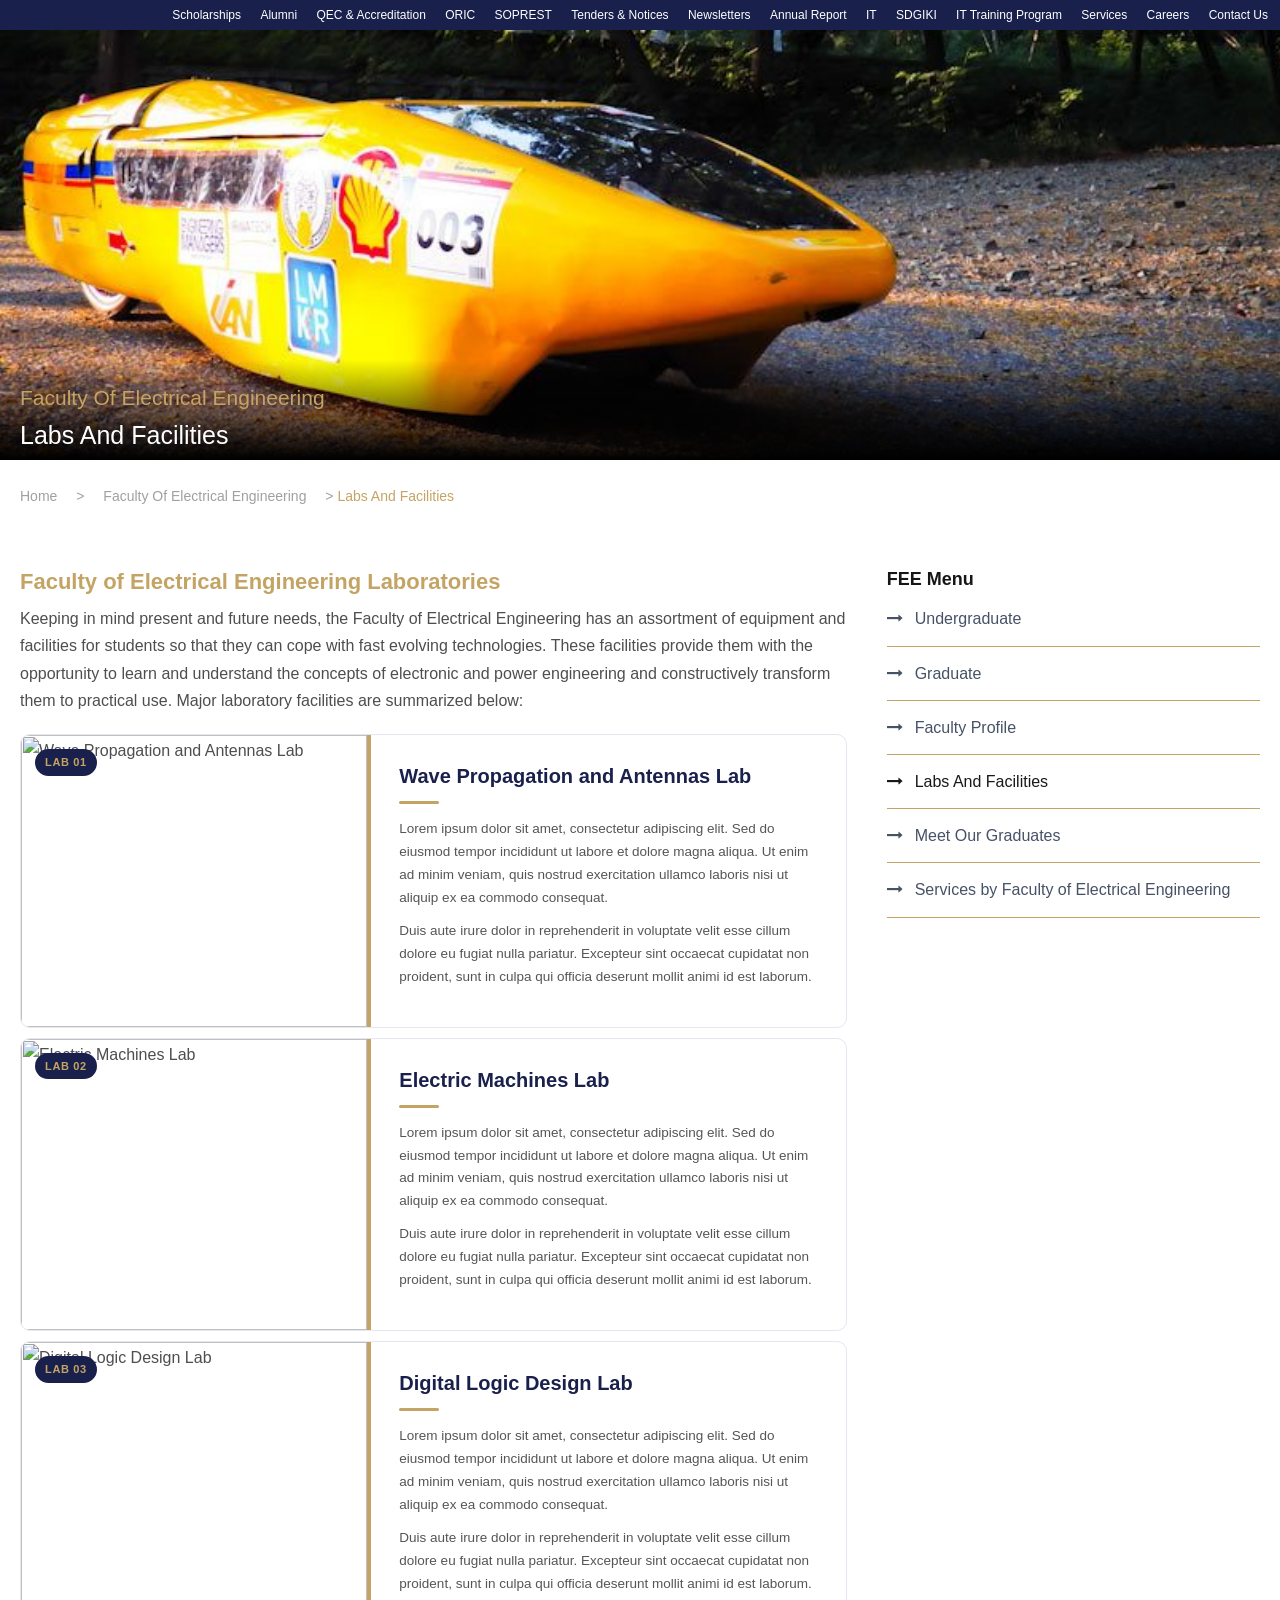
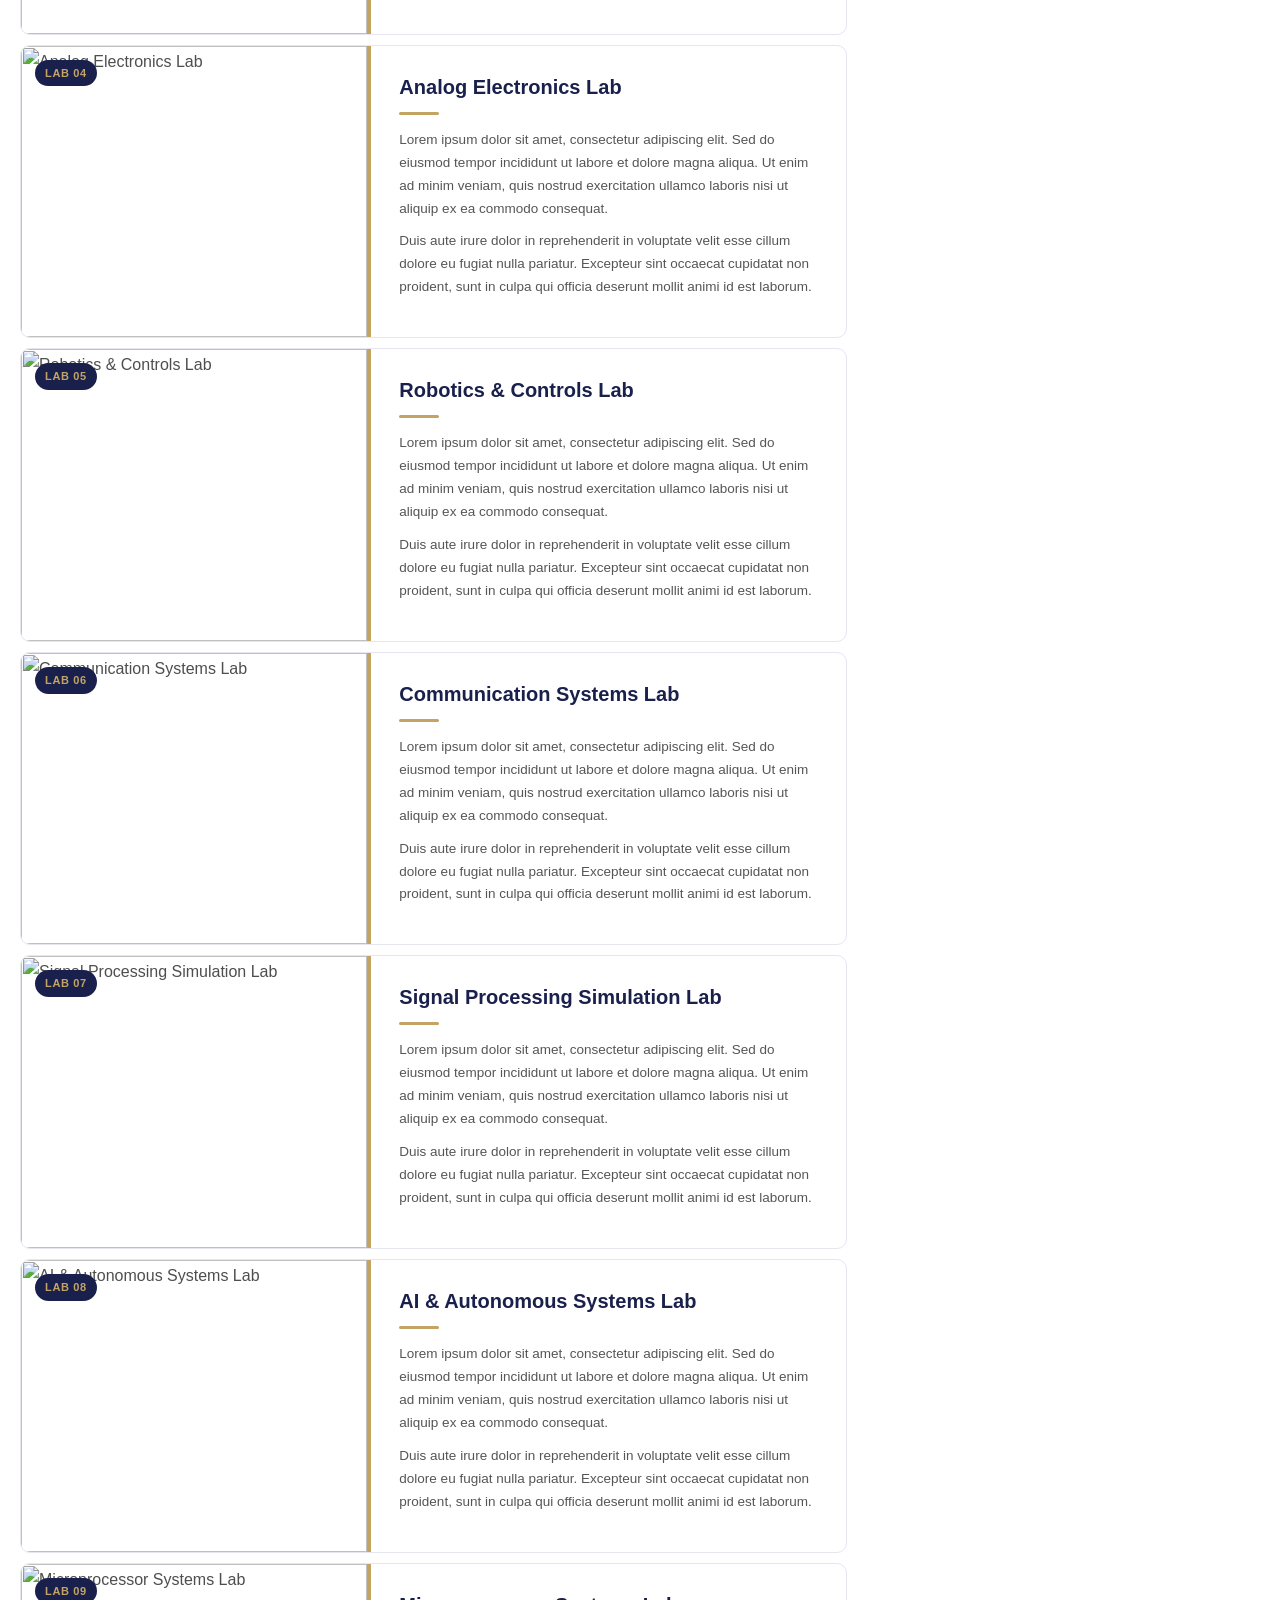
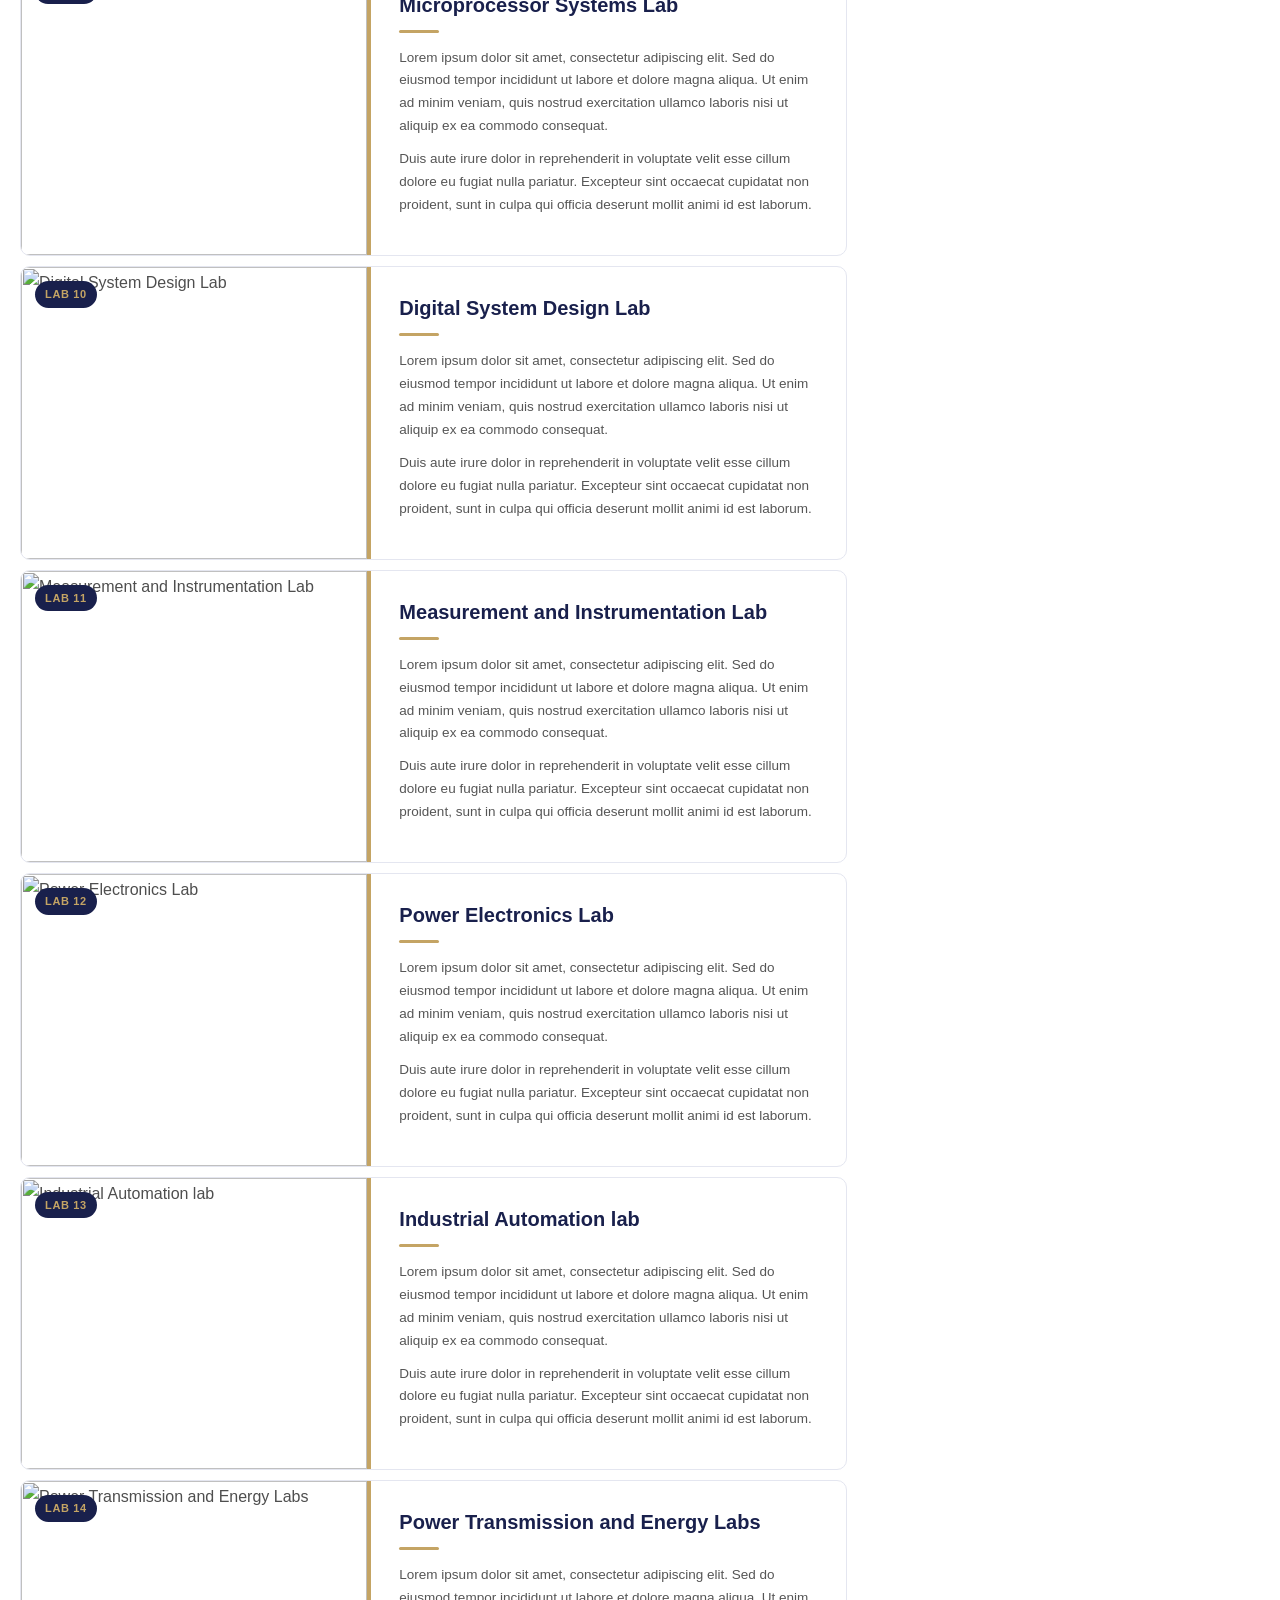
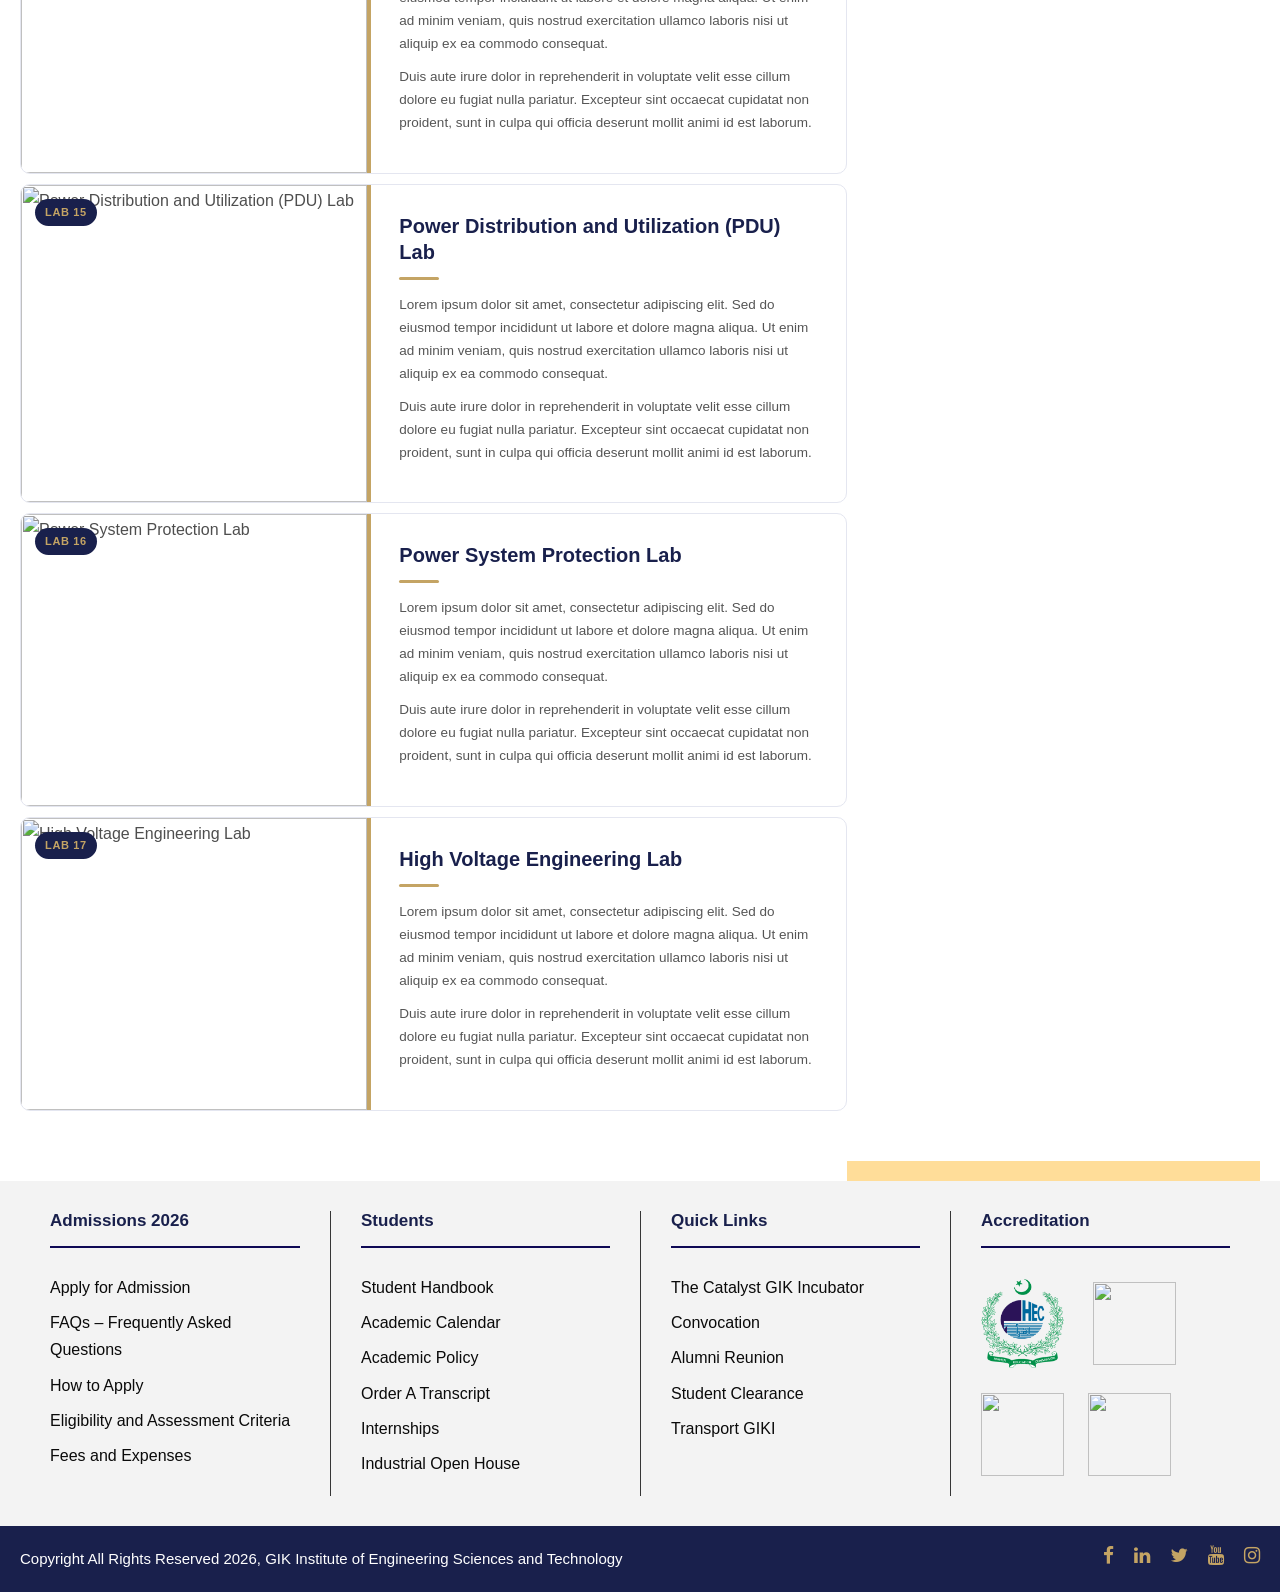
==== commit 4a032acc: "updated to new UI" ====
--- a/fee-labs-and-facilities.html
+++ b/fee-labs-and-facilities.html
@@ -1,1995 +1,3645 @@
-<html lang="en-US" prefix="og: https://ogp.me/ns#" class="js">
-
-<head>
-	<meta charset="UTF-8">
-	<meta name="viewport" content="width=device-width, initial-scale=1">
-	<link rel="profile" href="http://gmpg.org/xfn/11">
-	<link rel="pingback" href="https://giki.edu.pk/xmlrpc.php">
-	<style>
-		img:is([sizes="auto" i], [sizes^="auto," i]) {
-			contain-intrinsic-size: 3000px 1500px
-		}
-	</style>
-
-	<!-- Search Engine Optimization by Rank Math - https://rankmath.com/ -->
-	<title>Labs And Facilities - Ghulam Ishaq Khan Institute of Engineering Sciences and Technology</title>
-	<meta name="robots" content="index, follow, max-snippet:-1, max-video-preview:-1, max-image-preview:large">
-	<link rel="canonical" href="https://giki.edu.pk/fee/fee-labs-and-facilities/">
-	<meta property="og:locale" content="en_US">
-	<meta property="og:type" content="article">
-	<meta property="og:title"
-		content="Labs And Facilities - Ghulam Ishaq Khan Institute of Engineering Sciences and Technology">
-	<meta property="og:url" content="https://giki.edu.pk/fee/fee-labs-and-facilities/">
-	<meta property="og:site_name" content="Ghulam Ishaq Khan Institute of Engineering Sciences and Technology">
-	<meta property="article:publisher" content="https://www.facebook.com/OfficialGIKI/">
-	<meta property="og:updated_time" content="2025-04-16T15:50:15+05:00">
-	<meta property="og:image" content="https://giki.edu.pk/wp-content/uploads/2023/03/Picture1.png">
-	<meta property="og:image:secure_url" content="https://giki.edu.pk/wp-content/uploads/2023/03/Picture1.png">
-	<meta property="og:image:width" content="1280">
-	<meta property="og:image:height" content="470">
-	<meta property="og:image:alt" content="Beautiful GIKI">
-	<meta property="og:image:type" content="image/png">
-	<meta property="article:published_time" content="2019-07-31T20:50:54+05:00">
-	<meta property="article:modified_time" content="2025-04-16T15:50:15+05:00">
-	<meta name="twitter:card" content="summary_large_image">
-	<meta name="twitter:title"
-		content="Labs And Facilities - Ghulam Ishaq Khan Institute of Engineering Sciences and Technology">
-	<meta name="twitter:site" content="@OfficialGIKI">
-	<meta name="twitter:creator" content="@OfficialGIKI">
-	<meta name="twitter:image" content="https://giki.edu.pk/wp-content/uploads/2023/03/Picture1.png">
-	<meta name="twitter:label1" content="Time to read">
-	<meta name="twitter:data1" content="Less than a minute">
-	<script type="text/javascript" async src="./scripts/analytics.js"></script>
-	<script type="text/javascript" async src="/gtag/js"></script>
-	<script type="text/javascript" async src="/gtag/js"></script>
-	<script src="/signals/config/217969116933652" async></script>
-	<script src="./scripts/openbridge3.js" async></script>
-	<script id="facebook-jssdk" src="./scripts/xfbml.customerchat.js#xfbml=1&version=v6.0&autoLogAppEvents=1"></script>
-	<script async src="./scripts/gtm.js"></script>
-	<script async src="./scripts/fbevents.js"></script>
-	<script type="application/ld+json"
-		class="rank-math-schema">{"@context":"https://schema.org","@graph":[{"@type":["EducationalOrganization","Organization"],"@id":"https://giki.edu.pk/#organization","name":"GIK Institute","url":"https://giki.edu.pk","sameAs":["https://www.facebook.com/OfficialGIKI/","https://twitter.com/OfficialGIKI","https://www.instagram.com/OfficialGIKI/","https://www.linkedin.com/school/officialgiki"],"logo":{"@type":"ImageObject","@id":"https://giki.edu.pk/#logo","url":"https://giki.edu.pk/wp-content/uploads/2023/03/cropped-giki-logo-updated.png","contentUrl":"https://giki.edu.pk/wp-content/uploads/2023/03/cropped-giki-logo-updated.png","caption":"Ghulam Ishaq Khan Institute of Engineering Sciences and Technology","inLanguage":"en-US","width":"90","height":"90"}},{"@type":"WebSite","@id":"https://giki.edu.pk/#website","url":"https://giki.edu.pk","name":"Ghulam Ishaq Khan Institute of Engineering Sciences and Technology","alternateName":"GIKI","publisher":{"@id":"https://giki.edu.pk/#organization"},"inLanguage":"en-US"},{"@type":"ImageObject","@id":"https://giki.edu.pk/wp-content/uploads/2023/03/Picture1.png","url":"https://giki.edu.pk/wp-content/uploads/2023/03/Picture1.png","width":"1280","height":"470","caption":"Beautiful GIKI","inLanguage":"en-US"},{"@type":"BreadcrumbList","@id":"https://giki.edu.pk/fee/fee-labs-and-facilities/#breadcrumb","itemListElement":[{"@type":"ListItem","position":"1","item":{"@id":"https://giki.edu.pk","name":"Home"}},{"@type":"ListItem","position":"2","item":{"@id":"https://giki.edu.pk/fee/","name":"Faculty Of Electrical Engineering"}},{"@type":"ListItem","position":"3","item":{"@id":"https://giki.edu.pk/fee/fee-labs-and-facilities/","name":"Labs And Facilities"}}]},{"@type":"WebPage","@id":"https://giki.edu.pk/fee/fee-labs-and-facilities/#webpage","url":"https://giki.edu.pk/fee/fee-labs-and-facilities/","name":"Labs And Facilities - Ghulam Ishaq Khan Institute of Engineering Sciences and Technology","datePublished":"2019-07-31T20:50:54+05:00","dateModified":"2025-04-16T15:50:15+05:00","isPartOf":{"@id":"https://giki.edu.pk/#website"},"primaryImageOfPage":{"@id":"https://giki.edu.pk/wp-content/uploads/2023/03/Picture1.png"},"inLanguage":"en-US","breadcrumb":{"@id":"https://giki.edu.pk/fee/fee-labs-and-facilities/#breadcrumb"}},{"@type":"Person","@id":"https://giki.edu.pk/author/hadeed/","name":"Hadeed","url":"https://giki.edu.pk/author/hadeed/","image":{"@type":"ImageObject","@id":"https://secure.gravatar.com/avatar/029626c313f03e53c4ab52b983da290b?s=96&amp;d=mm&amp;r=g","url":"https://secure.gravatar.com/avatar/029626c313f03e53c4ab52b983da290b?s=96&amp;d=mm&amp;r=g","caption":"Hadeed","inLanguage":"en-US"},"sameAs":["https://www.youtube.com/c/DrHadeedAhmedSher"],"worksFor":{"@id":"https://giki.edu.pk/#organization"}},{"@type":"Article","headline":"Labs And Facilities - Ghulam Ishaq Khan Institute of Engineering Sciences and Technology","datePublished":"2019-07-31T20:50:54+05:00","dateModified":"2025-04-16T15:50:15+05:00","author":{"@id":"https://giki.edu.pk/author/hadeed/","name":"Hadeed"},"publisher":{"@id":"https://giki.edu.pk/#organization"},"name":"Labs And Facilities - Ghulam Ishaq Khan Institute of Engineering Sciences and Technology","@id":"https://giki.edu.pk/fee/fee-labs-and-facilities/#richSnippet","isPartOf":{"@id":"https://giki.edu.pk/fee/fee-labs-and-facilities/#webpage"},"image":{"@id":"https://giki.edu.pk/wp-content/uploads/2023/03/Picture1.png"},"inLanguage":"en-US","mainEntityOfPage":{"@id":"https://giki.edu.pk/fee/fee-labs-and-facilities/#webpage"}}]}</script>
-	<!-- /Rank Math WordPress SEO plugin -->
-
-	<link rel="dns-prefetch" href="//www.googletagmanager.com">
-	<link rel="dns-prefetch" href="//fonts.googleapis.com">
-	<link rel="dns-prefetch" href="//maxcdn.bootstrapcdn.com">
-	<link rel="alternate" type="application/rss+xml"
-		title="Ghulam Ishaq Khan Institute of Engineering Sciences and Technology » Feed"
-		href="https://giki.edu.pk/feed/">
-	<link rel="alternate" type="text/calendar"
-		title="Ghulam Ishaq Khan Institute of Engineering Sciences and Technology » iCal Feed"
-		href="https://giki.edu.pk/events/?ical=1">
-	<style>
-		.lazyload,
-		.lazyloading {
-			max-width: 100%;
-		}
-	</style>
-	<script type="text/javascript">
-		/* <![CDATA[ */
-		window._wpemojiSettings = { "baseUrl": "https:\/\/s.w.org\/images\/core\/emoji\/15.0.3\/72x72\/", "ext": ".png", "svgUrl": "https:\/\/s.w.org\/images\/core\/emoji\/15.0.3\/svg\/", "svgExt": ".svg", "source": { "concatemoji": "https:\/\/giki.edu.pk\/wp-includes\/js\/wp-emoji-release.min.js?ver=6.7.5" } };
-		/*! This file is auto-generated */
-		!function (i, n) { var o, s, e; function c(e) { try { var t = { supportTests: e, timestamp: (new Date).valueOf() }; sessionStorage.setItem(o, JSON.stringify(t)) } catch (e) { } } function p(e, t, n) { e.clearRect(0, 0, e.canvas.width, e.canvas.height), e.fillText(t, 0, 0); var t = new Uint32Array(e.getImageData(0, 0, e.canvas.width, e.canvas.height).data), r = (e.clearRect(0, 0, e.canvas.width, e.canvas.height), e.fillText(n, 0, 0), new Uint32Array(e.getImageData(0, 0, e.canvas.width, e.canvas.height).data)); return t.every(function (e, t) { return e === r[t] }) } function u(e, t, n) { switch (t) { case "flag": return n(e, "\ud83c\udff3\ufe0f\u200d\u26a7\ufe0f", "\ud83c\udff3\ufe0f\u200b\u26a7\ufe0f") ? !1 : !n(e, "\ud83c\uddfa\ud83c\uddf3", "\ud83c\uddfa\u200b\ud83c\uddf3") && !n(e, "\ud83c\udff4\udb40\udc67\udb40\udc62\udb40\udc65\udb40\udc6e\udb40\udc67\udb40\udc7f", "\ud83c\udff4\u200b\udb40\udc67\u200b\udb40\udc62\u200b\udb40\udc65\u200b\udb40\udc6e\u200b\udb40\udc67\u200b\udb40\udc7f"); case "emoji": return !n(e, "\ud83d\udc26\u200d\u2b1b", "\ud83d\udc26\u200b\u2b1b") }return !1 } function f(e, t, n) { var r = "undefined" != typeof WorkerGlobalScope && self instanceof WorkerGlobalScope ? new OffscreenCanvas(300, 150) : i.createElement("canvas"), a = r.getContext("2d", { willReadFrequently: !0 }), o = (a.textBaseline = "top", a.font = "600 32px Arial", {}); return e.forEach(function (e) { o[e] = t(a, e, n) }), o } function t(e) { var t = i.createElement("script"); t.src = e, t.defer = !0, i.head.appendChild(t) } "undefined" != typeof Promise && (o = "wpEmojiSettingsSupports", s = ["flag", "emoji"], n.supports = { everything: !0, everythingExceptFlag: !0 }, e = new Promise(function (e) { i.addEventListener("DOMContentLoaded", e, { once: !0 }) }), new Promise(function (t) { var n = function () { try { var e = JSON.parse(sessionStorage.getItem(o)); if ("object" == typeof e && "number" == typeof e.timestamp && (new Date).valueOf() < e.timestamp + 604800 && "object" == typeof e.supportTests) return e.supportTests } catch (e) { } return null }(); if (!n) { if ("undefined" != typeof Worker && "undefined" != typeof OffscreenCanvas && "undefined" != typeof URL && URL.createObjectURL && "undefined" != typeof Blob) try { var e = "postMessage(" + f.toString() + "(" + [JSON.stringify(s), u.toString(), p.toString()].join(",") + "));", r = new Blob([e], { type: "text/javascript" }), a = new Worker(URL.createObjectURL(r), { name: "wpTestEmojiSupports" }); return void (a.onmessage = function (e) { c(n = e.data), a.terminate(), t(n) }) } catch (e) { } c(n = f(s, u, p)) } t(n) }).then(function (e) { for (var t in e) n.supports[t] = e[t], n.supports.everything = n.supports.everything && n.supports[t], "flag" !== t && (n.supports.everythingExceptFlag = n.supports.everythingExceptFlag && n.supports[t]); n.supports.everythingExceptFlag = n.supports.everythingExceptFlag && !n.supports.flag, n.DOMReady = !1, n.readyCallback = function () { n.DOMReady = !0 } }).then(function () { return e }).then(function () { var e; n.supports.everything || (n.readyCallback(), (e = n.source || {}).concatemoji ? t(e.concatemoji) : e.wpemoji && e.twemoji && (t(e.twemoji), t(e.wpemoji))) })) }((window, document), window._wpemojiSettings);
-		/* ]]> */
-	</script>
-	<link rel="stylesheet" id="sbr_styles-css" href="./styles/sbr-styles.css" type="text/css" media="all">
-	<style id="wp-emoji-styles-inline-css" type="text/css">
-		img.wp-smiley,
-		img.emoji {
-			display: inline !important;
-			border: none !important;
-			box-shadow: none !important;
-			height: 1em !important;
-			width: 1em !important;
-			margin: 0 0.07em !important;
-			vertical-align: -0.1em !important;
-			background: none !important;
-			padding: 0 !important;
-		}
-	</style>
-	<link rel="stylesheet" id="wp-block-library-css" href="./styles/style.min.css" type="text/css" media="all">
-	<link rel="stylesheet" id="editorskit-frontend-css" href="./styles/style.build.css" type="text/css" media="all">
-	<style id="classic-theme-styles-inline-css" type="text/css">
-		/*! This file is auto-generated */
-		.wp-block-button__link {
-			color: #fff;
-			background-color: #32373c;
-			border-radius: 9999px;
-			box-shadow: none;
-			text-decoration: none;
-			padding: calc(.667em + 2px) calc(1.333em + 2px);
-			font-size: 1.125em
-		}
-
-		.wp-block-file__button {
-			background: #32373c;
-			color: #fff;
-			text-decoration: none
-		}
-	</style>
-	<style id="global-styles-inline-css" type="text/css">
-		:root {
-			--wp--preset--aspect-ratio--square: 1;
-			--wp--preset--aspect-ratio--4-3: 4/3;
-			--wp--preset--aspect-ratio--3-4: 3/4;
-			--wp--preset--aspect-ratio--3-2: 3/2;
-			--wp--preset--aspect-ratio--2-3: 2/3;
-			--wp--preset--aspect-ratio--16-9: 16/9;
-			--wp--preset--aspect-ratio--9-16: 9/16;
-			--wp--preset--color--black: #000000;
-			--wp--preset--color--cyan-bluish-gray: #abb8c3;
-			--wp--preset--color--white: #ffffff;
-			--wp--preset--color--pale-pink: #f78da7;
-			--wp--preset--color--vivid-red: #cf2e2e;
-			--wp--preset--color--luminous-vivid-orange: #ff6900;
-			--wp--preset--color--luminous-vivid-amber: #fcb900;
-			--wp--preset--color--light-green-cyan: #7bdcb5;
-			--wp--preset--color--vivid-green-cyan: #00d084;
-			--wp--preset--color--pale-cyan-blue: #8ed1fc;
-			--wp--preset--color--vivid-cyan-blue: #0693e3;
-			--wp--preset--color--vivid-purple: #9b51e0;
-			--wp--preset--gradient--vivid-cyan-blue-to-vivid-purple: linear-gradient(135deg, rgba(6, 147, 227, 1) 0%, rgb(155, 81, 224) 100%);
-			--wp--preset--gradient--light-green-cyan-to-vivid-green-cyan: linear-gradient(135deg, rgb(122, 220, 180) 0%, rgb(0, 208, 130) 100%);
-			--wp--preset--gradient--luminous-vivid-amber-to-luminous-vivid-orange: linear-gradient(135deg, rgba(252, 185, 0, 1) 0%, rgba(255, 105, 0, 1) 100%);
-			--wp--preset--gradient--luminous-vivid-orange-to-vivid-red: linear-gradient(135deg, rgba(255, 105, 0, 1) 0%, rgb(207, 46, 46) 100%);
-			--wp--preset--gradient--very-light-gray-to-cyan-bluish-gray: linear-gradient(135deg, rgb(238, 238, 238) 0%, rgb(169, 184, 195) 100%);
-			--wp--preset--gradient--cool-to-warm-spectrum: linear-gradient(135deg, rgb(74, 234, 220) 0%, rgb(151, 120, 209) 20%, rgb(207, 42, 186) 40%, rgb(238, 44, 130) 60%, rgb(251, 105, 98) 80%, rgb(254, 248, 76) 100%);
-			--wp--preset--gradient--blush-light-purple: linear-gradient(135deg, rgb(255, 206, 236) 0%, rgb(152, 150, 240) 100%);
-			--wp--preset--gradient--blush-bordeaux: linear-gradient(135deg, rgb(254, 205, 165) 0%, rgb(254, 45, 45) 50%, rgb(107, 0, 62) 100%);
-			--wp--preset--gradient--luminous-dusk: linear-gradient(135deg, rgb(255, 203, 112) 0%, rgb(199, 81, 192) 50%, rgb(65, 88, 208) 100%);
-			--wp--preset--gradient--pale-ocean: linear-gradient(135deg, rgb(255, 245, 203) 0%, rgb(182, 227, 212) 50%, rgb(51, 167, 181) 100%);
-			--wp--preset--gradient--electric-grass: linear-gradient(135deg, rgb(202, 248, 128) 0%, rgb(113, 206, 126) 100%);
-			--wp--preset--gradient--midnight: linear-gradient(135deg, rgb(2, 3, 129) 0%, rgb(40, 116, 252) 100%);
-			--wp--preset--font-size--small: 13px;
-			--wp--preset--font-size--medium: 20px;
-			--wp--preset--font-size--large: 36px;
-			--wp--preset--font-size--x-large: 42px;
-			--wp--preset--spacing--20: 0.44rem;
-			--wp--preset--spacing--30: 0.67rem;
-			--wp--preset--spacing--40: 1rem;
-			--wp--preset--spacing--50: 1.5rem;
-			--wp--preset--spacing--60: 2.25rem;
-			--wp--preset--spacing--70: 3.38rem;
-			--wp--preset--spacing--80: 5.06rem;
-			--wp--preset--shadow--natural: 6px 6px 9px rgba(0, 0, 0, 0.2);
-			--wp--preset--shadow--deep: 12px 12px 50px rgba(0, 0, 0, 0.4);
-			--wp--preset--shadow--sharp: 6px 6px 0px rgba(0, 0, 0, 0.2);
-			--wp--preset--shadow--outlined: 6px 6px 0px -3px rgba(255, 255, 255, 1), 6px 6px rgba(0, 0, 0, 1);
-			--wp--preset--shadow--crisp: 6px 6px 0px rgba(0, 0, 0, 1);
-		}
-
-		:where(.is-layout-flex) {
-			gap: 0.5em;
-		}
-
-		:where(.is-layout-grid) {
-			gap: 0.5em;
-		}
-
-		body .is-layout-flex {
-			display: flex;
-		}
-
-		.is-layout-flex {
-			flex-wrap: wrap;
-			align-items: center;
-		}
-
-		.is-layout-flex> :is(*, div) {
-			margin: 0;
-		}
-
-		body .is-layout-grid {
-			display: grid;
-		}
-
-		.is-layout-grid> :is(*, div) {
-			margin: 0;
-		}
-
-		:where(.wp-block-columns.is-layout-flex) {
-			gap: 2em;
-		}
-
-		:where(.wp-block-columns.is-layout-grid) {
-			gap: 2em;
-		}
-
-		:where(.wp-block-post-template.is-layout-flex) {
-			gap: 1.25em;
-		}
-
-		:where(.wp-block-post-template.is-layout-grid) {
-			gap: 1.25em;
-		}
-
-		.has-black-color {
-			color: var(--wp--preset--color--black) !important;
-		}
-
-		.has-cyan-bluish-gray-color {
-			color: var(--wp--preset--color--cyan-bluish-gray) !important;
-		}
-
-		.has-white-color {
-			color: var(--wp--preset--color--white) !important;
-		}
-
-		.has-pale-pink-color {
-			color: var(--wp--preset--color--pale-pink) !important;
-		}
-
-		.has-vivid-red-color {
-			color: var(--wp--preset--color--vivid-red) !important;
-		}
-
-		.has-luminous-vivid-orange-color {
-			color: var(--wp--preset--color--luminous-vivid-orange) !important;
-		}
-
-		.has-luminous-vivid-amber-color {
-			color: var(--wp--preset--color--luminous-vivid-amber) !important;
-		}
-
-		.has-light-green-cyan-color {
-			color: var(--wp--preset--color--light-green-cyan) !important;
-		}
-
-		.has-vivid-green-cyan-color {
-			color: var(--wp--preset--color--vivid-green-cyan) !important;
-		}
-
-		.has-pale-cyan-blue-color {
-			color: var(--wp--preset--color--pale-cyan-blue) !important;
-		}
-
-		.has-vivid-cyan-blue-color {
-			color: var(--wp--preset--color--vivid-cyan-blue) !important;
-		}
-
-		.has-vivid-purple-color {
-			color: var(--wp--preset--color--vivid-purple) !important;
-		}
-
-		.has-black-background-color {
-			background-color: var(--wp--preset--color--black) !important;
-		}
-
-		.has-cyan-bluish-gray-background-color {
-			background-color: var(--wp--preset--color--cyan-bluish-gray) !important;
-		}
-
-		.has-white-background-color {
-			background-color: var(--wp--preset--color--white) !important;
-		}
-
-		.has-pale-pink-background-color {
-			background-color: var(--wp--preset--color--pale-pink) !important;
-		}
-
-		.has-vivid-red-background-color {
-			background-color: var(--wp--preset--color--vivid-red) !important;
-		}
-
-		.has-luminous-vivid-orange-background-color {
-			background-color: var(--wp--preset--color--luminous-vivid-orange) !important;
-		}
-
-		.has-luminous-vivid-amber-background-color {
-			background-color: var(--wp--preset--color--luminous-vivid-amber) !important;
-		}
-
-		.has-light-green-cyan-background-color {
-			background-color: var(--wp--preset--color--light-green-cyan) !important;
-		}
-
-		.has-vivid-green-cyan-background-color {
-			background-color: var(--wp--preset--color--vivid-green-cyan) !important;
-		}
-
-		.has-pale-cyan-blue-background-color {
-			background-color: var(--wp--preset--color--pale-cyan-blue) !important;
-		}
-
-		.has-vivid-cyan-blue-background-color {
-			background-color: var(--wp--preset--color--vivid-cyan-blue) !important;
-		}
-
-		.has-vivid-purple-background-color {
-			background-color: var(--wp--preset--color--vivid-purple) !important;
-		}
-
-		.has-black-border-color {
-			border-color: var(--wp--preset--color--black) !important;
-		}
-
-		.has-cyan-bluish-gray-border-color {
-			border-color: var(--wp--preset--color--cyan-bluish-gray) !important;
-		}
-
-		.has-white-border-color {
-			border-color: var(--wp--preset--color--white) !important;
-		}
-
-		.has-pale-pink-border-color {
-			border-color: var(--wp--preset--color--pale-pink) !important;
-		}
-
-		.has-vivid-red-border-color {
-			border-color: var(--wp--preset--color--vivid-red) !important;
-		}
-
-		.has-luminous-vivid-orange-border-color {
-			border-color: var(--wp--preset--color--luminous-vivid-orange) !important;
-		}
-
-		.has-luminous-vivid-amber-border-color {
-			border-color: var(--wp--preset--color--luminous-vivid-amber) !important;
-		}
-
-		.has-light-green-cyan-border-color {
-			border-color: var(--wp--preset--color--light-green-cyan) !important;
-		}
-
-		.has-vivid-green-cyan-border-color {
-			border-color: var(--wp--preset--color--vivid-green-cyan) !important;
-		}
-
-		.has-pale-cyan-blue-border-color {
-			border-color: var(--wp--preset--color--pale-cyan-blue) !important;
-		}
-
-		.has-vivid-cyan-blue-border-color {
-			border-color: var(--wp--preset--color--vivid-cyan-blue) !important;
-		}
-
-		.has-vivid-purple-border-color {
-			border-color: var(--wp--preset--color--vivid-purple) !important;
-		}
-
-		.has-vivid-cyan-blue-to-vivid-purple-gradient-background {
-			background: var(--wp--preset--gradient--vivid-cyan-blue-to-vivid-purple) !important;
-		}
-
-		.has-light-green-cyan-to-vivid-green-cyan-gradient-background {
-			background: var(--wp--preset--gradient--light-green-cyan-to-vivid-green-cyan) !important;
-		}
-
-		.has-luminous-vivid-amber-to-luminous-vivid-orange-gradient-background {
-			background: var(--wp--preset--gradient--luminous-vivid-amber-to-luminous-vivid-orange) !important;
-		}
-
-		.has-luminous-vivid-orange-to-vivid-red-gradient-background {
-			background: var(--wp--preset--gradient--luminous-vivid-orange-to-vivid-red) !important;
-		}
-
-		.has-very-light-gray-to-cyan-bluish-gray-gradient-background {
-			background: var(--wp--preset--gradient--very-light-gray-to-cyan-bluish-gray) !important;
-		}
-
-		.has-cool-to-warm-spectrum-gradient-background {
-			background: var(--wp--preset--gradient--cool-to-warm-spectrum) !important;
-		}
-
-		.has-blush-light-purple-gradient-background {
-			background: var(--wp--preset--gradient--blush-light-purple) !important;
-		}
-
-		.has-blush-bordeaux-gradient-background {
-			background: var(--wp--preset--gradient--blush-bordeaux) !important;
-		}
-
-		.has-luminous-dusk-gradient-background {
-			background: var(--wp--preset--gradient--luminous-dusk) !important;
-		}
-
-		.has-pale-ocean-gradient-background {
-			background: var(--wp--preset--gradient--pale-ocean) !important;
-		}
-
-		.has-electric-grass-gradient-background {
-			background: var(--wp--preset--gradient--electric-grass) !important;
-		}
-
-		.has-midnight-gradient-background {
-			background: var(--wp--preset--gradient--midnight) !important;
-		}
-
-		.has-small-font-size {
-			font-size: var(--wp--preset--font-size--small) !important;
-		}
-
-		.has-medium-font-size {
-			font-size: var(--wp--preset--font-size--medium) !important;
-		}
-
-		.has-large-font-size {
-			font-size: var(--wp--preset--font-size--large) !important;
-		}
-
-		.has-x-large-font-size {
-			font-size: var(--wp--preset--font-size--x-large) !important;
-		}
-
-		:where(.wp-block-post-template.is-layout-flex) {
-			gap: 1.25em;
-		}
-
-		:where(.wp-block-post-template.is-layout-grid) {
-			gap: 1.25em;
-		}
-
-		:where(.wp-block-columns.is-layout-flex) {
-			gap: 2em;
-		}
-
-		:where(.wp-block-columns.is-layout-grid) {
-			gap: 2em;
-		}
-
-		:root :where(.wp-block-pullquote) {
-			font-size: 1.5em;
-			line-height: 1.6;
-		}
-	</style>
-	<link rel="stylesheet" id="contact-form-7-css" href="./styles/styles.css" type="text/css" media="all">
-	<link rel="stylesheet" id="ctf_styles-css" href="./styles/ctf-styles.min.css" type="text/css" media="all">
-	<style id="dominant-color-styles-inline-css" type="text/css">
-		img[data-dominant-color]:not(.has-transparency) {
-			background-color: var(--dominant-color);
-		}
-	</style>
-	<link rel="stylesheet" id="gdlr-core-google-font-css" href="/css" type="text/css" media="all">
-	<link rel="stylesheet" id="fa6-css" href="./styles/all.css" type="text/css" media="all">
-	<link rel="stylesheet" id="gdlr-core-plugin-css" href="./styles/style.css" type="text/css" media="all">
-	<link rel="stylesheet" id="gdlr-core-page-builder-css" href="./styles/page-builder.css" type="text/css" media="all">
-	<link rel="stylesheet" id="url-shortify-css" href="./styles/url-shortify.css" type="text/css" media="all">
-	<link rel="stylesheet" id="cff-css" href="./styles/cff-style.min.css" type="text/css" media="all">
-	<link rel="stylesheet" id="sb-font-awesome-css" href="./styles/font-awesome.min.css" type="text/css" media="all">
-	<link rel="stylesheet" id="tribe-events-v2-single-skeleton-css" href="./styles/tribe-events-single-skeleton.min.css"
-		type="text/css" media="all">
-	<link rel="stylesheet" id="tribe-events-v2-single-skeleton-full-css"
-		href="./styles/tribe-events-single-full.min.css" type="text/css" media="all">
-	<link rel="stylesheet" id="tec-events-elementor-widgets-base-styles-css" href="./styles/widget-base.min.css"
-		type="text/css" media="all">
-	<link rel="stylesheet" id="dflip-style-css" href="./styles/dflip.min.css" type="text/css" media="all">
-	<link rel="stylesheet" id="tablepress-default-css" href="./styles/default.css" type="text/css" media="all">
-	<link rel="stylesheet" id="kingster-style-core-css" href="./styles/style-core.css" type="text/css" media="all">
-	<link rel="stylesheet" id="kingster-custom-style-css" href="./styles/kingster-style-custom.css" type="text/css"
-		media="all">
-	<link rel="stylesheet" id="dashicons-css" href="./styles/dashicons.min.css" type="text/css" media="all">
-	<link rel="stylesheet" id="kingster-learnpress-css" href="./styles/kingster-learnpress.css" type="text/css"
-		media="all">
-	<link rel="stylesheet" id="kingster-learnpress-pb-css" href="./styles/kingster-learnpress-pb.css" type="text/css"
-		media="all">
-	<script type="text/javascript" src="./scripts/jquery.min.js" id="jquery-core-js"></script>
-	<script type="text/javascript" src="./scripts/jquery-migrate.min.js" id="jquery-migrate-js"></script>
-	<script type="text/javascript" id="sbi_scripts-js-extra">
-		/* <![CDATA[ */
-		var sb_instagram_js_options = { "font_method": "svg", "resized_url": "https:\/\/giki.edu.pk\/wp-content\/uploads\/sb-instagram-feed-images\/", "placeholder": "https:\/\/giki.edu.pk\/wp-content\/plugins\/instagram-feed\/img\/placeholder.png", "ajax_url": "https:\/\/giki.edu.pk\/wp-admin\/admin-ajax.php" };
-		/* ]]> */
-	</script>
-	<script type="text/javascript" src="./scripts/sbi-scripts.min.js" id="sbi_scripts-js"></script>
-	<script type="text/javascript" id="snazzymaps-js-js-extra">
-		/* <![CDATA[ */
-		var SnazzyDataForSnazzyMaps = [];
-		SnazzyDataForSnazzyMaps = { "id": 1243, "name": "xxxxxxxxxxx", "description": "ccccccccccccc", "url": "https:\/\/snazzymaps.com\/style\/1243\/xxxxxxxxxxx", "imageUrl": "https:\/\/snazzy-maps-cdn.azureedge.net\/assets\/1243-xxxxxxxxxxx.png?v=20170626083204", "json": "[{\"featureType\":\"administrative.country\",\"elementType\":\"geometry\",\"stylers\":[{\"visibility\":\"simplified\"},{\"hue\":\"#ff0000\"}]}]", "views": 405864, "favorites": 397, "createdBy": { "name": "samisel", "url": null }, "createdOn": "2014-12-04T07:38:49.22", "tags": ["dark"], "colors": ["black", "gray"] };
-		/* ]]> */
-	</script>
-	<script type="text/javascript" src="./scripts/snazzymaps.js" id="snazzymaps-js-js"></script>
-	<script type="text/javascript" id="url-shortify-js-extra">
-		/* <![CDATA[ */
-		var usParams = { "ajaxurl": "https:\/\/giki.edu.pk\/wp-admin\/admin-ajax.php" };
-		/* ]]> */
-	</script>
-	<script type="text/javascript" src="./scripts/url-shortify.js" id="url-shortify-js"></script>
-	<!--[if lt IE 9]>
-<script type="text/javascript" src="https://giki.edu.pk/wp-content/themes/kingster/js/html5.js?ver=6.7.5" id="kingster-html5js-js"></script>
-<![endif]-->
-
-	<!-- Google tag (gtag.js) snippet added by Site Kit -->
-	<!-- Google Analytics snippet added by Site Kit -->
-	<script type="text/javascript" src="/gtag/js" id="google_gtagjs-js" async></script>
-	<script type="text/javascript" id="google_gtagjs-js-after">
-		/* <![CDATA[ */
-		window.dataLayer = window.dataLayer || []; function gtag() { dataLayer.push(arguments); }
-		gtag("set", "linker", { "domains": ["giki.edu.pk"] });
-		gtag("js", new Date());
-		gtag("set", "developer_id.dZTNiMT", true);
-		gtag("config", "GT-K8H9CJF");
-		/* ]]> */
-	</script>
-	<script type="text/javascript" src="./scripts/kingster-learnpress.js" id="kingster-learnpress-js"></script>
-	<link rel="https://api.w.org/" href="https://giki.edu.pk/wp-json/">
-	<link rel="alternate" title="JSON" type="application/json" href="https://giki.edu.pk/wp-json/wp/v2/pages/6854">
-	<link rel="EditURI" type="application/rsd+xml" title="RSD" href="https://giki.edu.pk/xmlrpc.php?rsd">
-	<meta name="generator" content="WordPress 6.7.5">
-	<link rel="shortlink" href="https://giki.edu.pk/czt4">
-	<link rel="alternate" title="oEmbed (JSON)" type="application/json+oembed"
-		href="https://giki.edu.pk/wp-json/oembed/1.0/embed?url=https%3A%2F%2Fgiki.edu.pk%2Ffee%2Ffee-labs-and-facilities%2F">
-	<link rel="alternate" title="oEmbed (XML)" type="text/xml+oembed"
-		href="https://giki.edu.pk/wp-json/oembed/1.0/embed?url=https%3A%2F%2Fgiki.edu.pk%2Ffee%2Ffee-labs-and-facilities%2F&format=xml">
-	<meta name="generator" content="dominant-color-images 1.2.0">
-	<meta name="generator" content="Site Kit by Google 1.180.0">
-	<meta name="generator" content="performance-lab 4.1.0; plugins: dominant-color-images">
-	<meta name="tec-api-version" content="v1">
-	<meta name="tec-api-origin" content="https://giki.edu.pk">
-	<link rel="alternate" href="https://giki.edu.pk/wp-json/tribe/events/v1/">
-	<script>
-		document.documentElement.className = document.documentElement.className.replace('no-js', 'js');
-	</script>
-	<style>
-		.no-js img.lazyload {
-			display: none;
-		}
-
-		figure.wp-block-image img.lazyloading {
-			min-width: 150px;
-		}
-
-		.lazyload,
-		.lazyloading {
-			--smush-placeholder-width: 100px;
-			--smush-placeholder-bg-max-width: 120px;
-			--smush-placeholder-aspect-ratio: 1/1;
-			width: var(--smush-image-width, var(--smush-placeholder-width)) !important;
-			aspect-ratio: var(--smush-image-aspect-ratio, var(--smush-placeholder-aspect-ratio)) !important;
-		}
-
-		.lazyload,
-		.lazyloading {
-			opacity: 0;
-		}
-
-		.lazyloaded {
-			opacity: 1;
-			transition: opacity 400ms;
-			transition-delay: 0ms;
-		}
-	</style>
-	<script>
-		(function () {
-			window.onpageshow = function (event) {
-				// Defined window.wpforms means that a form exists on a page.
-				// If so and back/forward button has been clicked,
-				// force reload a page to prevent the submit button state stuck.
-				if (typeof window.wpforms !== 'undefined' && event.persisted) {
-					window.location.reload();
-				}
-			};
-		}());
-	</script>
-	<meta name="generator"
-		content="Elementor 3.28.3; features: additional_custom_breakpoints, e_local_google_fonts; settings: css_print_method-internal, google_font-enabled, font_display-auto">
-
-	<!-- Meta Pixel Code -->
-	<script type="text/javascript">
-		!function (f, b, e, v, n, t, s) {
-			if (f.fbq) return; n = f.fbq = function () {
-				n.callMethod ?
-					n.callMethod.apply(n, arguments) : n.queue.push(arguments)
-			}; if (!f._fbq) f._fbq = n;
-			n.push = n; n.loaded = !0; n.version = '2.0'; n.queue = []; t = b.createElement(e); t.async = !0;
-			t.src = v; s = b.getElementsByTagName(e)[0]; s.parentNode.insertBefore(t, s)
-		}(window,
-			document, 'script', 'https://connect.facebook.net/en_US/fbevents.js?v=next');
-	</script>
-	<!-- End Meta Pixel Code -->
-
-	<script type="text/javascript">
-		var url = window.location.origin + '?ob=open-bridge';
-		fbq('set', 'openbridge', '217969116933652', url);
-	</script>
-	<script type="text/javascript">fbq('init', '217969116933652', {}, {
-			"agent": "wordpress-6.7.5-4.1.1"
-		})</script>
-	<script type="text/javascript">
-		fbq('track', 'PageView', []);
-	</script>
-	<style>
-		.e-con.e-parent:nth-of-type(n+4):not(.e-lazyloaded):not(.e-no-lazyload),
-		.e-con.e-parent:nth-of-type(n+4):not(.e-lazyloaded):not(.e-no-lazyload) * {
-			background-image: none !important;
-		}
-
-		@media screen and (max-height: 1024px) {
-
-			.e-con.e-parent:nth-of-type(n+3):not(.e-lazyloaded):not(.e-no-lazyload),
-			.e-con.e-parent:nth-of-type(n+3):not(.e-lazyloaded):not(.e-no-lazyload) * {
-				background-image: none !important;
-			}
-		}
-
-		@media screen and (max-height: 640px) {
-
-			.e-con.e-parent:nth-of-type(n+2):not(.e-lazyloaded):not(.e-no-lazyload),
-			.e-con.e-parent:nth-of-type(n+2):not(.e-lazyloaded):not(.e-no-lazyload) * {
-				background-image: none !important;
-			}
-		}
-	</style>
-
-	<!-- Google Tag Manager snippet added by Site Kit -->
-	<script type="text/javascript">
-		/* <![CDATA[ */
-
-		(function (w, d, s, l, i) {
-			w[l] = w[l] || [];
-			w[l].push({ 'gtm.start': new Date().getTime(), event: 'gtm.js' });
-			var f = d.getElementsByTagName(s)[0],
-				j = d.createElement(s), dl = l != 'dataLayer' ? '&l=' + l : '';
-			j.async = true;
-			j.src = 'https://www.googletagmanager.com/gtm.js?id=' + i + dl;
-			f.parentNode.insertBefore(j, f);
-		})(window, document, 'script', 'dataLayer', 'GTM-548RCT6');
-
-		/* ]]> */
-	</script>
-
-	<!-- End Google Tag Manager snippet added by Site Kit -->
-	<meta name="generator"
-		content="Powered by Slider Revolution 6.7.18 - responsive, Mobile-Friendly Slider Plugin for WordPress with comfortable drag and drop interface.">
-	<link rel="icon" href="https://giki.edu.pk/wp-content/uploads/2023/03/cropped-giki-logo-updated-32x32.png"
-		sizes="32x32">
-	<link rel="icon" href="https://giki.edu.pk/wp-content/uploads/2023/03/cropped-giki-logo-updated-192x192.png"
-		sizes="192x192">
-	<link rel="apple-touch-icon"
-		href="https://giki.edu.pk/wp-content/uploads/2023/03/cropped-giki-logo-updated-180x180.png">
-	<meta name="msapplication-TileImage"
-		content="https://giki.edu.pk/wp-content/uploads/2023/03/cropped-giki-logo-updated-270x270.png">
-	<script>function setREVStartSize(e) {
-			//window.requestAnimationFrame(function() {
-			window.RSIW = window.RSIW === undefined ? window.innerWidth : window.RSIW;
-			window.RSIH = window.RSIH === undefined ? window.innerHeight : window.RSIH;
-			try {
-				var pw = document.getElementById(e.c).parentNode.offsetWidth,
-					newh;
-				pw = pw === 0 || isNaN(pw) || (e.l == "fullwidth" || e.layout == "fullwidth") ? window.RSIW : pw;
-				e.tabw = e.tabw === undefined ? 0 : parseInt(e.tabw);
-				e.thumbw = e.thumbw === undefined ? 0 : parseInt(e.thumbw);
-				e.tabh = e.tabh === undefined ? 0 : parseInt(e.tabh);
-				e.thumbh = e.thumbh === undefined ? 0 : parseInt(e.thumbh);
-				e.tabhide = e.tabhide === undefined ? 0 : parseInt(e.tabhide);
-				e.thumbhide = e.thumbhide === undefined ? 0 : parseInt(e.thumbhide);
-				e.mh = e.mh === undefined || e.mh == "" || e.mh === "auto" ? 0 : parseInt(e.mh, 0);
-				if (e.layout === "fullscreen" || e.l === "fullscreen")
-					newh = Math.max(e.mh, window.RSIH);
-				else {
-					e.gw = Array.isArray(e.gw) ? e.gw : [e.gw];
-					for (var i in e.rl) if (e.gw[i] === undefined || e.gw[i] === 0) e.gw[i] = e.gw[i - 1];
-					e.gh = e.el === undefined || e.el === "" || (Array.isArray(e.el) && e.el.length == 0) ? e.gh : e.el;
-					e.gh = Array.isArray(e.gh) ? e.gh : [e.gh];
-					for (var i in e.rl) if (e.gh[i] === undefined || e.gh[i] === 0) e.gh[i] = e.gh[i - 1];
-
-					var nl = new Array(e.rl.length),
-						ix = 0,
-						sl;
-					e.tabw = e.tabhide >= pw ? 0 : e.tabw;
-					e.thumbw = e.thumbhide >= pw ? 0 : e.thumbw;
-					e.tabh = e.tabhide >= pw ? 0 : e.tabh;
-					e.thumbh = e.thumbhide >= pw ? 0 : e.thumbh;
-					for (var i in e.rl) nl[i] = e.rl[i] < window.RSIW ? 0 : e.rl[i];
-					sl = nl[0];
-					for (var i in nl) if (sl > nl[i] && nl[i] > 0) { sl = nl[i]; ix = i; }
-					var m = pw > (e.gw[ix] + e.tabw + e.thumbw) ? 1 : (pw - (e.tabw + e.thumbw)) / (e.gw[ix]);
-					newh = (e.gh[ix] * m) + (e.tabh + e.thumbh);
-				}
-				var el = document.getElementById(e.c);
-				if (el !== null && el) el.style.height = newh + "px";
-				el = document.getElementById(e.c + "_wrapper");
-				if (el !== null && el) {
-					el.style.height = newh + "px";
-					el.style.display = "block";
-				}
-			} catch (e) {
-				console.log("Failure at Presize of Slider:" + e)
-			}
-			//});
-		};</script>
-	<style>
-		.shorten_url {
-			padding: 10px 10px 10px 10px;
-			border: 1px solid #AAAAAA;
-			background-color: #EEEEEE;
-		}
-	</style>
-	<style type="text/css" id="wp-custom-css">
-		.kingster-item-pdlr,
-		.gdlr-core-item-pdlr {
-			padding-left: 0px;
-			padding-right: 0px;
-
-		}
-
-		.gdlr-core-blog-grid .gdlr-core-blog-thumbnail {
-			margin: 20px;
-		}
-
-		.kingster-single-author .kingster-single-author-wrap {
-			display: none
-		}
-
-		.widget_product_categories ul li::before,
-		.widget_archive ul li::before,
-		.widget_categories ul li::before,
-		.widget_nav_menu ul li::before,
-		.widget_meta ul li::before,
-		.widget_pages ul li::before,
-		.widget_recent_comments ul li::before,
-		.widget_recent_entries ul li::before,
-		.widget_rss ul li::before {
-			content: "➤";
-			/* Unicode arrow */
-			color: #19204c;
-			/* Change arrow color */
-			font-size: 14px;
-			/* Adjust size */
-			margin-right: 8px;
-			/* Space between arrow and text */
-		}
-
-		.gdlr-core-blog-title.gdlr-core-skin-title {
-			font-family: open sans-serif
-		}
-		}
-
-		.kingster-sidebar-area {
-			padding-left: 50px;
-		}
-
-		.kingster-footer-wrapper.kingster-with-column-divider .kingster-footer-column {
-			padding-bottom: 1000px
-		}
-
-		table tr th,
-		.kingster-body table tr th a,
-		.kingster-body table tr th a:hover {
-			background-color: #19204c;
-			color: white;
-			font-style: bold;
-		}
-
-		@media only screen and (max-width: 767px) {
-			.kingster-footer-wrapper.kingster-with-column-divider .kingster-footer-column {
-				padding-bottom: 0px;
-			}
-		}
-
-		.gdlr-core-opacity-on-hover img,
-		.gdlr-core-zoom-on-hover img,
-		.gdlr-core-zoom-rotate-on-hover img,
-		.gdlr-core-grayscale-effect img,
-		.gdlr-core-grayscale-effect-revert img {
-			width: 900px;
-		}
-
-		.gdlr-core-personnel-style-grid .gdlr-core-personnel-list-column {
-			height Specifies the height of the content area,
-			padding area or border area (depending on 'box-sizing') of certain boxes. Learn more Don't show
-: 600px;
-			width: 420px;
-			margin-bottom: 50px;
-			padding: 30px;
-		}
-	</style>
-	<style id="sccss">
-		.view-more-highlights span {
-			text-decoration: underline;
-			margin-right: 45px;
-		}
-
-		.critical {
-			color: red;
-		}
-
-		.mb20 {
-			margin-bottom: 20px;
-		}
-
-		.justify-both {
-			text-align: justify;
-		}
-
-
-		.gdlr-core-accordion-style-icon .gdlr-core-accordion-item-title,
-		.gdlr-core-accordion-style-box-icon .gdlr-core-accordion-item-title,
-		.gdlr-core-toggle-box-style-icon .gdlr-core-toggle-box-item-title,
-		.gdlr-core-toggle-box-style-box-icon .gdlr-core-toggle-box-item-title {
-			color: #19204c;
-		}
-
-		/* Forminator Form Styles*/
-		.forminator-select select {
-			background-color: #fff !important;
-			color: #000 !important;
-		}
-
-		.forminator-select {
-			background-color: #fff !important;
-		}
-
-		.forminator-select select:focus {
-			background-color: #fff !important;
-			color: #000 !important;
-		}
-
-		/* Forminator Form Styles End*/
-	</style>
-	<script src="./scripts/wp-emoji-release.min.js" defer></script>
-</head>
-
-<body
-	class="page-template-default page page-id-6854 page-child parent-pageid-5865 gdlr-core-body tribe-js kingster-body kingster-body-front kingster-full kingster-with-sticky-navigation kingster-blockquote-style-1 gdlr-core-link-to-lightbox elementor-default elementor-kit-14014"
-	cz-shortcut-listen="true">
-	<div class="kingster-mobile-header-wrap">
-		<div class="kingster-top-bar">
-			<div class="kingster-top-bar-background"></div>
-			<div class="kingster-top-bar-container kingster-top-bar-full">
-				<div class="kingster-top-bar-container-inner clearfix">
-					<div class="kingster-top-bar-right kingster-item-pdlr">
-						<ul id="kingster-top-bar-menu"
-							class="sf-menu kingster-top-bar-menu kingster-top-bar-right-menu sf-js-enabled sf-arrows"
-							style="touch-action: pan-y;">
-							<li
-								class="menu-item menu-item-type-custom menu-item-object-custom menu-item-has-children menu-item-22183 kingster-normal-menu">
-								<a href="#" class="sf-with-ul-pre sf-with-ul">Scholarships</a>
-								<ul class="sub-menu" style="display: none;">
-									<li class="menu-item menu-item-type-custom menu-item-object-custom menu-item-22182"
-										data-size="60"><a href="./pages/scholarships-fa.html">Undergraduate
-											Scholarships</a></li>
-									<li class="menu-item menu-item-type-custom menu-item-object-custom menu-item-22184"
-										data-size="60"><a href="./pages/grad-aid-scholarships.html">Graduate
-											Scholarship</a></li>
-									<li class="menu-item menu-item-type-custom menu-item-object-custom menu-item-22185"
-										data-size="60"><a href="https://admissions.giki.edu.pk/">Apply for Admission</a>
-									</li>
-								</ul>
-							</li>
-							<li
-								class="menu-item menu-item-type-custom menu-item-object-custom menu-item-23051 kingster-normal-menu">
-								<a href="https://gikialumni.org/">Alumni</a>
-							</li>
-							<li
-								class="menu-item menu-item-type-post_type menu-item-object-page menu-item-7092 kingster-normal-menu">
-								<a href="./pages/quality-enhancement-cell.html">QEC &amp; Accreditation</a>
-							</li>
-							<li
-								class="menu-item menu-item-type-post_type menu-item-object-page menu-item-14911 kingster-normal-menu">
-								<a href="./pages/oric.html">ORIC</a>
-							</li>
-							<li
-								class="menu-item menu-item-type-post_type menu-item-object-page menu-item-7430 kingster-normal-menu">
-								<a href="./pages/soprest.html">SOPREST</a>
-							</li>
-							<li
-								class="menu-item menu-item-type-post_type menu-item-object-page menu-item-14006 kingster-normal-menu">
-								<a href="./pages/tenders-notices.html">Tenders &amp; Notices</a>
-							</li>
-							<li
-								class="menu-item menu-item-type-custom menu-item-object-custom menu-item-has-children menu-item-18778 kingster-normal-menu">
-								<a href="./pages/gik-newsletter-spring-2022-volume-45.html"
-									class="sf-with-ul-pre sf-with-ul">Newsletters</a>
-								<ul class="sub-menu" style="display: none;">
-									<li class="menu-item menu-item-type-custom menu-item-object-custom menu-item-30389"
-										data-size="60"><a href="./pages/sdgiki-newsletter-volume-03.html">SDGIKI |
-											Newsletter | Vol 03</a></li>
-									<li class="menu-item menu-item-type-custom menu-item-object-custom menu-item-25522"
-										data-size="60"><a href="./pages/sdgiki-vol-02.html">SDGIKI | Newsletter | Vol
-											02</a></li>
-									<li class="menu-item menu-item-type-custom menu-item-object-custom menu-item-20624"
-										data-size="60"><a href="./documents/SDGiki-Spring-2022-Vol-01.pdf">SDGIKI |
-											Newsletter | Vol 01</a></li>
-									<li class="menu-item menu-item-type-custom menu-item-object-custom menu-item-39630"
-										data-size="60"><a href="./pages/newsletter-fall-2025.html">Newsletter | Fall
-											2025</a></li>
-									<li class="menu-item menu-item-type-custom menu-item-object-custom menu-item-29548"
-										data-size="60"><a href="./pages/newsletter-spring-2024.html">Newsletter | Spring
-											2024</a></li>
-									<li class="menu-item menu-item-type-custom menu-item-object-custom menu-item-29620"
-										data-size="60"><a href="./pages/newsletter-fall-2023.html">Newsletter | Fall
-											2023</a></li>
-									<li class="menu-item menu-item-type-custom menu-item-object-custom menu-item-24680"
-										data-size="60"><a href="./pages/newsletter-spring-2023.html">Newsletter | Spring
-											2023</a></li>
-									<li class="menu-item menu-item-type-custom menu-item-object-custom menu-item-22178"
-										data-size="60"><a
-											href="./pages/gik-newsletter-fall-2022-volume-46.html">Newsletter | Fall
-											2022</a></li>
-									<li class="menu-item menu-item-type-custom menu-item-object-custom menu-item-20701"
-										data-size="60"><a
-											href="./pages/gik-newsletter-spring-2022-volume-45.html">Newsletter | Spring
-											2022</a></li>
-									<li class="menu-item menu-item-type-custom menu-item-object-custom menu-item-20698"
-										data-size="60"><a href="./pages/newsletter.html">Newsletter | Fall 2021</a></li>
-								</ul>
-							</li>
-							<li
-								class="menu-item menu-item-type-custom menu-item-object-custom menu-item-has-children menu-item-20446 kingster-normal-menu">
-								<a href="./pages/annual-report-2022.html" class="sf-with-ul-pre sf-with-ul">Annual
-									Report</a>
-								<ul class="sub-menu" style="display: none;">
-									<li class="menu-item menu-item-type-custom menu-item-object-custom menu-item-29619"
-										data-size="60"><a href="./pages/annual-report-2023.html">Annual Report 2023</a>
-									</li>
-									<li class="menu-item menu-item-type-custom menu-item-object-custom menu-item-22573"
-										data-size="60"><a href="./pages/annual-report-2022.html">Annual Report 2022</a>
-									</li>
-									<li class="menu-item menu-item-type-custom menu-item-object-custom menu-item-22574"
-										data-size="60"><a href="./pages/annual-report-2021.html">Annual Report 2021</a>
-									</li>
-								</ul>
-							</li>
-							<li
-								class="menu-item menu-item-type-post_type menu-item-object-page menu-item-has-children menu-item-23889 kingster-normal-menu">
-								<a href="./pages/it.html" class="sf-with-ul-pre sf-with-ul">IT</a>
-								<ul class="sub-menu" style="display: none;">
-									<li class="menu-item menu-item-type-custom menu-item-object-custom menu-item-19688"
-										data-size="60"><a href="https://helpdesk.giki.edu.pk/">IT Helpdesk</a></li>
-									<li class="menu-item menu-item-type-post_type menu-item-object-page menu-item-23891"
-										data-size="60"><a href="./pages/it.html">IT</a></li>
-								</ul>
-							</li>
-							<li
-								class="menu-item menu-item-type-custom menu-item-object-custom menu-item-has-children menu-item-25423 kingster-normal-menu">
-								<a href="./pages/sdgiki.html" class="sf-with-ul-pre sf-with-ul">SDGIKI</a>
-								<ul class="sub-menu" style="display: none;">
-									<li class="menu-item menu-item-type-custom menu-item-object-custom menu-item-30388"
-										data-size="60"><a href="./pages/sdgiki-newsletter-volume-03.html">SDGIKI
-											Newsletter | Vol 03</a></li>
-									<li class="menu-item menu-item-type-custom menu-item-object-custom menu-item-25378"
-										data-size="60"><a href="./pages/sdgiki-vol-02.html">SDGIKI Newsletter Volume
-											02</a></li>
-									<li class="menu-item menu-item-type-custom menu-item-object-custom menu-item-30390"
-										data-size="60"><a href="./documents/SDGiki-Spring-2022-Vol-01.pdf">SDGIKI |
-											Newsletter | Vol 01</a></li>
-									<li class="menu-item menu-item-type-post_type menu-item-object-page menu-item-25402"
-										data-size="60"><a href="./pages/sdg-1-no-poverty.html">SDG 1: No Poverty</a>
-									</li>
-									<li class="menu-item menu-item-type-post_type menu-item-object-page menu-item-25403"
-										data-size="60"><a href="./pages/sdg-2-zero-hunger.html">SDG 2: Zero Hunger</a>
-									</li>
-									<li class="menu-item menu-item-type-post_type menu-item-object-page menu-item-25404"
-										data-size="60"><a href="./pages/sdg-3-good-health-and-well-being.html">SDG 3:
-											Good Health and Well-Being</a></li>
-									<li class="menu-item menu-item-type-post_type menu-item-object-page menu-item-25405"
-										data-size="60"><a href="./pages/sdg-4-quality-education.html">SDG 4: Quality
-											Education</a></li>
-									<li class="menu-item menu-item-type-post_type menu-item-object-page menu-item-25406"
-										data-size="60"><a href="./pages/sdg-5-gender-equality.html">SDG 5: Gender
-											Equality</a></li>
-									<li class="menu-item menu-item-type-post_type menu-item-object-page menu-item-25407"
-										data-size="60"><a href="./pages/sdg-6-clean-water-and-sanitation.html">SDG 6:
-											Clean Water and Sanitation</a></li>
-									<li class="menu-item menu-item-type-post_type menu-item-object-page menu-item-25408"
-										data-size="60"><a href="./pages/sdg-7-affordable-and-clean-energy.html">SDG 7:
-											Affordable and Clean Energy</a></li>
-									<li class="menu-item menu-item-type-post_type menu-item-object-page menu-item-25409"
-										data-size="60"><a href="./pages/sdg-8-decent-work-and-economic-growth.html">SDG
-											8: Decent Work and Economic Growth</a></li>
-									<li class="menu-item menu-item-type-post_type menu-item-object-page menu-item-25410"
-										data-size="60"><a
-											href="./pages/sdg-9-industry-innovation-and-infrastructure.html">SDG 9:
-											Industry Innovation and Infrastructure</a></li>
-									<li class="menu-item menu-item-type-post_type menu-item-object-page menu-item-25411"
-										data-size="60"><a href="./pages/sdg-10-reduced-inequalities.html">SDG 10:
-											Reduced Inequalities</a></li>
-									<li class="menu-item menu-item-type-post_type menu-item-object-page menu-item-25412"
-										data-size="60"><a
-											href="./pages/sdg-11-sustainable-cities-and-communities.html">SDG 11:
-											Sustainable Cities and Communities</a></li>
-									<li class="menu-item menu-item-type-post_type menu-item-object-page menu-item-25413"
-										data-size="60"><a
-											href="./pages/sdg-12-responsible-consumption-and-production.html">SDG 12:
-											Responsible Consumption and Production</a></li>
-									<li class="menu-item menu-item-type-post_type menu-item-object-page menu-item-25414"
-										data-size="60"><a href="./pages/sdg-13-climate-action.html">SDG 13: Climate
-											Action</a></li>
-									<li class="menu-item menu-item-type-post_type menu-item-object-page menu-item-25415"
-										data-size="60"><a href="./pages/sdg-14-life-below-water.html">SDG 14: Life Below
-											Water</a></li>
-									<li class="menu-item menu-item-type-post_type menu-item-object-page menu-item-25416"
-										data-size="60"><a href="./pages/sdg-15-life-on-land.html">SDG 15: Life on
-											Land</a></li>
-									<li class="menu-item menu-item-type-post_type menu-item-object-page menu-item-25417"
-										data-size="60"><a
-											href="./pages/sdg-16-peace-justice-and-strong-institution.html">SDG 16:
-											Peace, Justice, and Strong Institution</a></li>
-									<li class="menu-item menu-item-type-post_type menu-item-object-page menu-item-25418"
-										data-size="60"><a href="./pages/sdg-17-partnership-for-goals.html">SDG 17:
-											Partnership for Goals</a></li>
-								</ul>
-							</li>
-							<li
-								class="menu-item menu-item-type-custom menu-item-object-custom menu-item-29368 kingster-normal-menu">
-								<a href="./pages/it-trainingprogram-isb.html">IT Training Program</a>
-							</li>
-							<li
-								class="menu-item menu-item-type-post_type menu-item-object-page menu-item-32024 kingster-normal-menu">
-								<a href="./pages/consulting-services-2.html">Services</a>
-							</li>
-							<li
-								class="menu-item menu-item-type-post_type menu-item-object-page menu-item-7086 kingster-normal-menu">
-								<a href="./pages/careers.html">Careers</a>
-							</li>
-							<li
-								class="menu-item menu-item-type-post_type menu-item-object-page menu-item-7085 kingster-normal-menu">
-								<a href="./pages/contact-us.html">Contact Us</a>
-							</li>
-						</ul>
-					</div>
-				</div>
-			</div>
-		</div>
-		<div class="kingster-mobile-header kingster-header-background kingster-style-slide kingster-sticky-mobile-navigation"
-			id="kingster-mobile-header">
-			<div class="kingster-mobile-header-container kingster-container clearfix">
-				<div class="kingster-logo kingster-item-pdlr">
-					<div class="kingster-logo-inner"><a href="https://giki.edu.pk/"><img
-								data-src="https://giki.edu.pk/wp-content/uploads/2025/02/giki-logo-1.png" width="1891"
-								height="526"
-								data-srcset="https://giki.edu.pk/wp-content/uploads/2025/02/giki-logo-1-400x111.png 400w, https://giki.edu.pk/wp-content/uploads/2025/02/giki-logo-1-600x166.png 600w, https://giki.edu.pk/wp-content/uploads/2025/02/giki-logo-1-800x222.png 800w, https://giki.edu.pk/wp-content/uploads/2025/02/giki-logo-1.png 1891w"
-								data-sizes="(max-width: 767px) 100vw, (max-width: 1150px) 100vw, 1150px" alt=""
-								src="./images/giki-logo-1.png" class="ls-is-cached lazyloaded"
-								style="--smush-placeholder-width: 1891px; --smush-placeholder-aspect-ratio: 1891/526;"
-								sizes="(max-width: 767px) 100vw, (max-width: 1150px) 100vw, 1150px"
-								srcset="https://giki.edu.pk/wp-content/uploads/2025/02/giki-logo-1-400x111.png 400w, https://giki.edu.pk/wp-content/uploads/2025/02/giki-logo-1-600x166.png 600w, https://giki.edu.pk/wp-content/uploads/2025/02/giki-logo-1-800x222.png 800w, https://giki.edu.pk/wp-content/uploads/2025/02/giki-logo-1.png 1891w"></a>
-					</div>
-				</div>
-				<div class="kingster-mobile-menu-right">
-					<div class="kingster-main-menu-search" id="kingster-mobile-top-search"><i class="fa fa-search"></i>
-					</div>
-				</div>
-			</div>
-		</div>
-	</div>
-	<div class="kingster-body-outer-wrapper">
-		<div class="kingster-body-wrapper clearfix kingster-with-frame">
-			<div class="kingster-top-bar">
-				<div class="kingster-top-bar-background"></div>
-				<div class="kingster-top-bar-container kingster-top-bar-full">
-					<div class="kingster-top-bar-container-inner clearfix">
-						<div class="kingster-top-bar-right kingster-item-pdlr">
-							<ul id="kingster-top-bar-menu"
-								class="sf-menu kingster-top-bar-menu kingster-top-bar-right-menu sf-js-enabled sf-arrows"
-								style="touch-action: pan-y;">
-								<li
-									class="menu-item menu-item-type-custom menu-item-object-custom menu-item-has-children menu-item-22183 kingster-normal-menu">
-									<a href="#" class="sf-with-ul-pre sf-with-ul">Scholarships</a>
-									<ul class="sub-menu" style="display: none;">
-										<li class="menu-item menu-item-type-custom menu-item-object-custom menu-item-22182"
-											data-size="60"><a href="./pages/scholarships-fa.html">Undergraduate
-												Scholarships</a></li>
-										<li class="menu-item menu-item-type-custom menu-item-object-custom menu-item-22184"
-											data-size="60"><a href="./pages/grad-aid-scholarships.html">Graduate
-												Scholarship</a></li>
-										<li class="menu-item menu-item-type-custom menu-item-object-custom menu-item-22185"
-											data-size="60"><a href="https://admissions.giki.edu.pk/">Apply for
-												Admission</a></li>
-									</ul>
-								</li>
-								<li
-									class="menu-item menu-item-type-custom menu-item-object-custom menu-item-23051 kingster-normal-menu">
-									<a href="https://gikialumni.org/">Alumni</a>
-								</li>
-								<li
-									class="menu-item menu-item-type-post_type menu-item-object-page menu-item-7092 kingster-normal-menu">
-									<a href="./pages/quality-enhancement-cell.html">QEC &amp; Accreditation</a>
-								</li>
-								<li
-									class="menu-item menu-item-type-post_type menu-item-object-page menu-item-14911 kingster-normal-menu">
-									<a href="./pages/oric.html">ORIC</a>
-								</li>
-								<li
-									class="menu-item menu-item-type-post_type menu-item-object-page menu-item-7430 kingster-normal-menu">
-									<a href="./pages/soprest.html">SOPREST</a>
-								</li>
-								<li
-									class="menu-item menu-item-type-post_type menu-item-object-page menu-item-14006 kingster-normal-menu">
-									<a href="./pages/tenders-notices.html">Tenders &amp; Notices</a>
-								</li>
-								<li
-									class="menu-item menu-item-type-custom menu-item-object-custom menu-item-has-children menu-item-18778 kingster-normal-menu">
-									<a href="./pages/gik-newsletter-spring-2022-volume-45.html"
-										class="sf-with-ul-pre sf-with-ul">Newsletters</a>
-									<ul class="sub-menu" style="display: none;">
-										<li class="menu-item menu-item-type-custom menu-item-object-custom menu-item-30389"
-											data-size="60"><a href="./pages/sdgiki-newsletter-volume-03.html">SDGIKI |
-												Newsletter | Vol 03</a></li>
-										<li class="menu-item menu-item-type-custom menu-item-object-custom menu-item-25522"
-											data-size="60"><a href="./pages/sdgiki-vol-02.html">SDGIKI | Newsletter |
-												Vol 02</a></li>
-										<li class="menu-item menu-item-type-custom menu-item-object-custom menu-item-20624"
-											data-size="60"><a href="./documents/SDGiki-Spring-2022-Vol-01.pdf">SDGIKI |
-												Newsletter | Vol 01</a></li>
-										<li class="menu-item menu-item-type-custom menu-item-object-custom menu-item-39630"
-											data-size="60"><a href="./pages/newsletter-fall-2025.html">Newsletter | Fall
-												2025</a></li>
-										<li class="menu-item menu-item-type-custom menu-item-object-custom menu-item-29548"
-											data-size="60"><a href="./pages/newsletter-spring-2024.html">Newsletter |
-												Spring 2024</a></li>
-										<li class="menu-item menu-item-type-custom menu-item-object-custom menu-item-29620"
-											data-size="60"><a href="./pages/newsletter-fall-2023.html">Newsletter | Fall
-												2023</a></li>
-										<li class="menu-item menu-item-type-custom menu-item-object-custom menu-item-24680"
-											data-size="60"><a href="./pages/newsletter-spring-2023.html">Newsletter |
-												Spring 2023</a></li>
-										<li class="menu-item menu-item-type-custom menu-item-object-custom menu-item-22178"
-											data-size="60"><a
-												href="./pages/gik-newsletter-fall-2022-volume-46.html">Newsletter | Fall
-												2022</a></li>
-										<li class="menu-item menu-item-type-custom menu-item-object-custom menu-item-20701"
-											data-size="60"><a
-												href="./pages/gik-newsletter-spring-2022-volume-45.html">Newsletter |
-												Spring 2022</a></li>
-										<li class="menu-item menu-item-type-custom menu-item-object-custom menu-item-20698"
-											data-size="60"><a href="./pages/newsletter.html">Newsletter | Fall 2021</a>
-										</li>
-									</ul>
-								</li>
-								<li
-									class="menu-item menu-item-type-custom menu-item-object-custom menu-item-has-children menu-item-20446 kingster-normal-menu">
-									<a href="./pages/annual-report-2022.html" class="sf-with-ul-pre sf-with-ul">Annual
-										Report</a>
-									<ul class="sub-menu" style="display: none;">
-										<li class="menu-item menu-item-type-custom menu-item-object-custom menu-item-29619"
-											data-size="60"><a href="./pages/annual-report-2023.html">Annual Report
-												2023</a></li>
-										<li class="menu-item menu-item-type-custom menu-item-object-custom menu-item-22573"
-											data-size="60"><a href="./pages/annual-report-2022.html">Annual Report
-												2022</a></li>
-										<li class="menu-item menu-item-type-custom menu-item-object-custom menu-item-22574"
-											data-size="60"><a href="./pages/annual-report-2021.html">Annual Report
-												2021</a></li>
-									</ul>
-								</li>
-								<li
-									class="menu-item menu-item-type-post_type menu-item-object-page menu-item-has-children menu-item-23889 kingster-normal-menu">
-									<a href="./pages/it.html" class="sf-with-ul-pre sf-with-ul">IT</a>
-									<ul class="sub-menu" style="display: none;">
-										<li class="menu-item menu-item-type-custom menu-item-object-custom menu-item-19688"
-											data-size="60"><a href="https://helpdesk.giki.edu.pk/">IT Helpdesk</a></li>
-										<li class="menu-item menu-item-type-post_type menu-item-object-page menu-item-23891"
-											data-size="60"><a href="./pages/it.html">IT</a></li>
-									</ul>
-								</li>
-								<li
-									class="menu-item menu-item-type-custom menu-item-object-custom menu-item-has-children menu-item-25423 kingster-normal-menu">
-									<a href="./pages/sdgiki.html" class="sf-with-ul-pre sf-with-ul">SDGIKI</a>
-									<ul class="sub-menu" style="display: none;">
-										<li class="menu-item menu-item-type-custom menu-item-object-custom menu-item-30388"
-											data-size="60"><a href="./pages/sdgiki-newsletter-volume-03.html">SDGIKI
-												Newsletter | Vol 03</a></li>
-										<li class="menu-item menu-item-type-custom menu-item-object-custom menu-item-25378"
-											data-size="60"><a href="./pages/sdgiki-vol-02.html">SDGIKI Newsletter Volume
-												02</a></li>
-										<li class="menu-item menu-item-type-custom menu-item-object-custom menu-item-30390"
-											data-size="60"><a href="./documents/SDGiki-Spring-2022-Vol-01.pdf">SDGIKI |
-												Newsletter | Vol 01</a></li>
-										<li class="menu-item menu-item-type-post_type menu-item-object-page menu-item-25402"
-											data-size="60"><a href="./pages/sdg-1-no-poverty.html">SDG 1: No Poverty</a>
-										</li>
-										<li class="menu-item menu-item-type-post_type menu-item-object-page menu-item-25403"
-											data-size="60"><a href="./pages/sdg-2-zero-hunger.html">SDG 2: Zero
-												Hunger</a></li>
-										<li class="menu-item menu-item-type-post_type menu-item-object-page menu-item-25404"
-											data-size="60"><a href="./pages/sdg-3-good-health-and-well-being.html">SDG
-												3: Good Health and Well-Being</a></li>
-										<li class="menu-item menu-item-type-post_type menu-item-object-page menu-item-25405"
-											data-size="60"><a href="./pages/sdg-4-quality-education.html">SDG 4: Quality
-												Education</a></li>
-										<li class="menu-item menu-item-type-post_type menu-item-object-page menu-item-25406"
-											data-size="60"><a href="./pages/sdg-5-gender-equality.html">SDG 5: Gender
-												Equality</a></li>
-										<li class="menu-item menu-item-type-post_type menu-item-object-page menu-item-25407"
-											data-size="60"><a href="./pages/sdg-6-clean-water-and-sanitation.html">SDG
-												6: Clean Water and Sanitation</a></li>
-										<li class="menu-item menu-item-type-post_type menu-item-object-page menu-item-25408"
-											data-size="60"><a href="./pages/sdg-7-affordable-and-clean-energy.html">SDG
-												7: Affordable and Clean Energy</a></li>
-										<li class="menu-item menu-item-type-post_type menu-item-object-page menu-item-25409"
-											data-size="60"><a
-												href="./pages/sdg-8-decent-work-and-economic-growth.html">SDG 8: Decent
-												Work and Economic Growth</a></li>
-										<li class="menu-item menu-item-type-post_type menu-item-object-page menu-item-25410"
-											data-size="60"><a
-												href="./pages/sdg-9-industry-innovation-and-infrastructure.html">SDG 9:
-												Industry Innovation and Infrastructure</a></li>
-										<li class="menu-item menu-item-type-post_type menu-item-object-page menu-item-25411"
-											data-size="60"><a href="./pages/sdg-10-reduced-inequalities.html">SDG 10:
-												Reduced Inequalities</a></li>
-										<li class="menu-item menu-item-type-post_type menu-item-object-page menu-item-25412"
-											data-size="60"><a
-												href="./pages/sdg-11-sustainable-cities-and-communities.html">SDG 11:
-												Sustainable Cities and Communities</a></li>
-										<li class="menu-item menu-item-type-post_type menu-item-object-page menu-item-25413"
-											data-size="60"><a
-												href="./pages/sdg-12-responsible-consumption-and-production.html">SDG
-												12: Responsible Consumption and Production</a></li>
-										<li class="menu-item menu-item-type-post_type menu-item-object-page menu-item-25414"
-											data-size="60"><a href="./pages/sdg-13-climate-action.html">SDG 13: Climate
-												Action</a></li>
-										<li class="menu-item menu-item-type-post_type menu-item-object-page menu-item-25415"
-											data-size="60"><a href="./pages/sdg-14-life-below-water.html">SDG 14: Life
-												Below Water</a></li>
-										<li class="menu-item menu-item-type-post_type menu-item-object-page menu-item-25416"
-											data-size="60"><a href="./pages/sdg-15-life-on-land.html">SDG 15: Life on
-												Land</a></li>
-										<li class="menu-item menu-item-type-post_type menu-item-object-page menu-item-25417"
-											data-size="60"><a
-												href="./pages/sdg-16-peace-justice-and-strong-institution.html">SDG 16:
-												Peace, Justice, and Strong Institution</a></li>
-										<li class="menu-item menu-item-type-post_type menu-item-object-page menu-item-25418"
-											data-size="60"><a href="./pages/sdg-17-partnership-for-goals.html">SDG 17:
-												Partnership for Goals</a></li>
-									</ul>
-								</li>
-								<li
-									class="menu-item menu-item-type-custom menu-item-object-custom menu-item-29368 kingster-normal-menu">
-									<a href="./pages/it-trainingprogram-isb.html">IT Training Program</a>
-								</li>
-								<li
-									class="menu-item menu-item-type-post_type menu-item-object-page menu-item-32024 kingster-normal-menu">
-									<a href="./pages/consulting-services-2.html">Services</a>
-								</li>
-								<li
-									class="menu-item menu-item-type-post_type menu-item-object-page menu-item-7086 kingster-normal-menu">
-									<a href="./pages/careers.html">Careers</a>
-								</li>
-								<li
-									class="menu-item menu-item-type-post_type menu-item-object-page menu-item-7085 kingster-normal-menu">
-									<a href="./pages/contact-us.html">Contact Us</a>
-								</li>
-							</ul>
-						</div>
-					</div>
-				</div>
-			</div>
-			<div class="kingster-sticky-menu-placeholder" style="height: 0px;"></div><!-- header -->
-			<div class="kingster-page-title-wrap kingster-style-custom kingster-left-align lazyloaded"
-				style="background-image: url(./images/slide24.jpg);"
-				data-bg-image="url(https://giki.edu.pk/wp-content/uploads/2019/11/slide24.jpg)">
-				<div class="kingster-header-transparent-substitute"></div>
-				<div class="kingster-page-title-overlay"></div>
-				<div class="kingster-page-title-bottom-gradient"></div>
-				<div class="kingster-page-title-container kingster-container">
-					<div class="kingster-page-title-content kingster-item-pdlr">
-						<div class="kingster-page-caption">Faculty Of Electrical Engineering</div>
-						<h1 class="kingster-page-title">Labs And Facilities</h1>
-					</div>
-				</div>
-			</div>
-			<div class="kingster-breadcrumbs">
-				<div class="kingster-breadcrumbs-container kingster-container">
-					<div class="kingster-breadcrumbs-item kingster-item-pdlr"><!-- Breadcrumb NavXT 7.4.1 -->
-						<span property="itemListElement" typeof="ListItem"><a property="item" typeof="WebPage"
-								title="Go to Home." href="/" class="home"><span
-									property="name">Home</span></a>
-							<meta property="position" content="1">
-						</span> &gt; <span property="itemListElement" typeof="ListItem"><a property="item"
-								typeof="WebPage" title="Go to Faculty Of Electrical Engineering."
-								href="./pages/fee.html" class="post post-page"><span property="name">Faculty Of
-									Electrical Engineering</span></a>
-							<meta property="position" content="2">
-						</span> &gt; <span class="post post-page current-item">Labs And Facilities</span>
-					</div>
-				</div>
-			</div>
-			<div class="kingster-page-wrapper" id="kingster-page-wrapper">
-				<div class="gdlr-core-page-builder-body clearfix">
-					<div class="gdlr-core-pbf-sidebar-wrapper gdlr-core-sticky-sidebar gdlr-core-js" style="margin: 0px 0px 0px 0px;">
-						<div
-							class="gdlr-core-pbf-sidebar-container gdlr-core-line-height-0 clearfix gdlr-core-js gdlr-core-container">
-							<div
-								class="gdlr-core-pbf-sidebar-content gdlr-core-column-40 gdlr-core-pbf-sidebar-padding gdlr-core-line-height gdlr-core-column-extend-left">
-								<div class="gdlr-core-pbf-sidebar-content-inner">
-									<div class="gdlr-core-pbf-column gdlr-core-column-50 gdlr-core-column-first">
-										<div class="gdlr-core-pbf-column-content-margin gdlr-core-js">
-											<div class="gdlr-core-pbf-column-content clearfix gdlr-core-js">
-												<div class="gdlr-core-pbf-element">
-													<div
-														class="gdlr-core-text-box-item gdlr-core-item-pdlr gdlr-core-item-pdb gdlr-core-left-align">
-														<div class="gdlr-core-text-box-item-content"
-															style="text-transform: none ;">
-															<h6><strong>Faculty Of Electrical Engineering</strong></h6>
-															<p>Keeping in mind present and future needs, the Faculty of
-																Electrical Engineering has an assortment of equipment
-																and facilities for students so that they can cope with
-																fast evolving technologies. These facilities provide
-																them with the opportunity to learn and understand the
-																concepts of electronic and power engineering and
-																constructively transform them to practical use. Major
-																laboratory facilities are summarized below:&#160;</p>
-															<h6 class="subheading"><strong>Microwave Laboratory</strong>
-															</h6>
-															<hr class="subheading-divider">
-															<p>Contains state-of-the-art microwave training systems,
-																antenna line and transmission line demonstrators
-																suitable for the study of generation, propagation and
-																reception of microwave signals.</p>
-															<h6 class="subheading"><strong>Microelectronics
-																	Laboratory</strong></h6>
-															<hr class="subheading-divider">
-															<p>No Content</p>
-															<h6 class="subheading"><strong>Electric Machines
-																	Laboratory</strong></h6>
-															<hr class="subheading-divider">
-															<p>Different types of motors, generators and loads are
-																available for study of operation of various electric
-																motors. Both low and high power motors are available as
-																well as a fully automated workbench</p>
-															<h6 class="subheading"><strong>Signals &amp; Image
-																	Processing Laboratory</strong></h6>
-															<hr class="subheading-divider">
-															<p>Image acquisition facilities include a colour CCD camera
-																as well as colour scanners, with colour printers
-																available for output. The software available for image
-																processing includes MATLAB and KHOROS.<br>The Lab is
-																equipped with the very latest in computing equipment:
-																There are 40 x 3.00GHz Core 2 Duo Intel based desktops
-																with 8.0GB RAM. DVD writers are available for data
-																portability and fine colour development is made possible
-																with the high resolution widescreen LCDs.</p>
-															<h6 class="subheading"><strong>Telecommunications
-																	Laboratory</strong></h6>
-															<hr class="subheading-divider">
-															<p>High frequency (up to 2Ghz) signal generators and
-																modulators are available as are digital storage
-																oscilloscopes for the generation and analysis of
-																different signals. Additional equipment, including noise
-																generators, spectrum analyzers will be bought in the
-																near future.</p>
-															<h6 class="subheading"><strong>VLSI Design
-																	Laboratory</strong></h6>
-															<hr class="subheading-divider">
-															<p>The Laboratory currently consists of VHDL simulation
-																software. It will be soon upgraded to include Xilinx
-																FPGA’s, which will provide the capability for VHDL
-																programming, synthesis and verification</p>
-															<h6 class="subheading"><strong>Signal Processing Simulation
-																	Laboratory</strong></h6>
-															<hr class="subheading-divider">
-															<p>This lab has 50 networked PCs running Windows NT 4. A
-																Pentium Pro 200 system is used as a server of the
-																network. The software available in this lab includes
-																Matlab, PSpice, Microwave Office, ModelSim and Xilinix.
-																Matlab is used for running exercises in the courses of
-																Digital Signal Processing, Signals &amp; Systems,
-																Digital Communication Systems. Pspice is a simulation
-																tool for analyzing electric circuits is used in the labs
-																of Circuit Analysis I &amp; II.&#160;</p>
-															<h6 class="subheading"><strong>Process Control &amp;
-																	Automation Laboratory</strong></h6>
-															<hr class="subheading-divider">
-															<p>This laboratory offers a unique opportunity to
-																familiarize with PLC structure and learn their
-																programming techniques. PLCs are attached with models to
-																demonstrate different PLC functions and understand their
-																applications. These models include: Traffic Light Model,
-																Surface Treatment Chariot model, Pneumatically
-																Controlled Robotic Arm. Controls lab is also equipped
-																with models that demonstrate and give practical
-																knowledge about different theoretical concepts studied
-																in Control Systems course, such as PID control, State
-																Feedback control, Positional Control, Speed control etc.
-																These models include: Digital Inverted Pendulum, Digital
-																Servo Workshop, Magnetic Levitation Unit, Twin Rotor
-																MIMO system, and Analog Computers.</p>
-															<h6 class="subheading"><strong>Microprocessor Interfacing
-																	Laboratory</strong></h6>
-															<hr class="subheading-divider">
-															<p>The intent of this laboratory is to provide an insight to
-																a microprocessor and microprocessor systems. Used in two
-																courses, “Computer Architecture &amp; Microprocessor
-																Interfacing”, this laboratory is equipped with trainers
-																designed to provide comprehensive hands-on training
-																employing the latest state-of- the-art technology.
-																Microprocessor Training System is a modularized approach
-																to microprocessor concepts and applications. In addition
-																to these trainers this laboratory is also equipped with
-																a universal programmer used to program microcontrollers
-																of different types as well as EPROMs, trainers and
-																digital oscilloscopes so that students are able to
-																perform laboratory projects.</p>
-															<h6 class="subheading"><strong>ASIC Design
-																	Laboratory</strong></h6>
-															<hr class="subheading-divider">
-															<p>This laboratory is equipped with the latest design
-																software such as MAX+PLUS II/Quartus II version 2.2
-																Design Software, VHDL/Verilog HDL Synthesis &amp;
-																Simulation Tools, SOPC version 2.7 Builder System
-																Development Tools, FPGA programming SW/HW. The
-																laboratory has also Xilinx Foundation 5.1 series Design
-																SW, MentorGraphics Leonardo Spectrum version 2002e
-																Synthesis tools and Model Technology’s ModelSim 5.6a
-																installed on number of latest PCs. Moreover, it is
-																equipped with number of Alter’s UP-2 Development boards
-																with ByteBlasterMV download cables plus Sparten-IIe
-																based and XCV-1000 based ASIC Development boards.</p>
-														</div>
-													</div>
-												</div>
-											</div>
-										</div>
-									</div>
-								</div>
-							</div>
-							<div class="gdlr-core-pbf-sidebar-right gdlr-core-column-extend-right kingster-sidebar-area gdlr-core-column-20 gdlr-core-pbf-sidebar-padding gdlr-core-line-height"
-    style="padding: 60px 0px 30px 40px;">
-								<div class="gdlr-core-sidebar-item gdlr-core-item-pdlr">
-									<div id="gdlr-core-custom-menu-widget-80"
-										class="widget-container widget_gdlr-core-custom-menu-widget">
-										<h4 class="widget-title">FEE Menu</h4>
-										<div class="menu-feee-menu-container">
-											<ul id="menu-feee-menu"
-												class="gdlr-core-custom-menu-widget gdlr-core-menu-style-list">
-												<li
-													class="menu-item menu-item-type-post_type menu-item-object-page menu-item-7305 kingster-normal-menu">
-													<a href="fee-undergraduate.html">Undergraduate</a>
-												</li>
-												<li
-													class="menu-item menu-item-type-post_type menu-item-object-page menu-item-7303 kingster-normal-menu">
-													<a href="fee-graduate.html">Graduate</a>
-												</li>
-												<li
-													class="menu-item menu-item-type-post_type menu-item-object-page menu-item-7309 kingster-normal-menu">
-													<a href="fee-faculty-profile.html">Faculty Profile</a>
-												</li>
-												<li
-													class="menu-item menu-item-type-post_type menu-item-object-page current-menu-item page_item page-item-6850 current_page_item menu-item-7308 kingster-normal-menu">
-													<a href="fee-labs-and-facilities.html">Labs And
-														Facilities</a>
-												</li>
-												<li
-													class="menu-item menu-item-type-post_type menu-item-object-page menu-item-33792 kingster-normal-menu">
-													<a href="meet-our-graduates.html">Meet Our Graduates</a>
-												</li>
-												<li
-													class="menu-item menu-item-type-post_type menu-item-object-page menu-item-33778 kingster-normal-menu">
-													<a href="services-by-faculty-of-electrical-engineering.html">Services
-														by Faculty of Electrical Engineering</a>
-												</li>
-											</ul>
-										</div>
-									</div>
-								</div>
-							</div>
-							<div class="gdlr-core-column-20"
-								style="float: right; height: 20px; background: rgb(255, 221, 153);">
-							</div>
-						</div>
-					</div>
-				</div>
-
-
-
-			</div>
-			<footer>
-				<div class="kingster-footer-wrapper kingster-with-column-divider">
-					<div class="kingster-footer-container kingster-container clearfix">
-						<div class="kingster-footer-column kingster-item-pdlr kingster-column-15">
-							<div id="gdlr-core-custom-menu-widget-52"
-								class="widget widget_gdlr-core-custom-menu-widget kingster-widget">
-								<h3 class="kingster-widget-title">Admissions 2026</h3><span class="clear"></span>
-								<div class="menu-footer-one-menu-container">
-									<ul id="menu-footer-one-menu"
-										class="gdlr-core-custom-menu-widget gdlr-core-menu-style-plain">
-										<li
-											class="menu-item menu-item-type-custom menu-item-object-custom menu-item-34092 kingster-normal-menu">
-											<a href="http://admissions.giki.edu.pk/register/">Apply for Admission</a>
-										</li>
-										<li
-											class="menu-item menu-item-type-post_type menu-item-object-page menu-item-34094 kingster-normal-menu">
-											<a href="./pages/faqs.html">FAQs – Frequently Asked Questions</a>
-										</li>
-										<li
-											class="menu-item menu-item-type-custom menu-item-object-custom menu-item-34096 kingster-normal-menu">
-											<a href="./pages/ugradhow-to-apply.html">How to Apply</a>
-										</li>
-										<li
-											class="menu-item menu-item-type-custom menu-item-object-custom menu-item-34097 kingster-normal-menu">
-											<a href="./pages/eligibility-criteria.html">Eligibility and Assessment
-												Criteria</a>
-										</li>
-										<li
-											class="menu-item menu-item-type-custom menu-item-object-custom menu-item-34098 kingster-normal-menu">
-											<a href="./pages/ugrad-fees-and-expenses.html">Fees and Expenses</a>
-										</li>
-									</ul>
-								</div>
-							</div>
-						</div>
-						<div class="kingster-footer-column kingster-item-pdlr kingster-column-15">
-							<div id="gdlr-core-custom-menu-widget-2"
-								class="widget widget_gdlr-core-custom-menu-widget kingster-widget">
-								<h3 class="kingster-widget-title">Students</h3><span class="clear"></span>
-								<div class="menu-footer-students-menu-container">
-									<ul id="menu-footer-students-menu"
-										class="gdlr-core-custom-menu-widget gdlr-core-menu-style-plain">
-										<li
-											class="menu-item menu-item-type-custom menu-item-object-custom menu-item-15354 kingster-normal-menu">
-											<a
-												href="./documents/GIK-Institute-Student-Handbook-2023-24-General-Rules-Policies-and-Disicpline.pdf">Student
-												Handbook</a>
-										</li>
-										<li
-											class="menu-item menu-item-type-post_type menu-item-object-page menu-item-15344 kingster-normal-menu">
-											<a href="./pages/academic-calendar.html">Academic Calendar</a>
-										</li>
-										<li
-											class="menu-item menu-item-type-post_type menu-item-object-page menu-item-15345 kingster-normal-menu">
-											<a href="./pages/academic-setup.html">Academic Policy</a>
-										</li>
-										<li
-											class="menu-item menu-item-type-post_type menu-item-object-page menu-item-15346 kingster-normal-menu">
-											<a href="./pages/order-a-transcript.html">Order A Transcript</a>
-										</li>
-										<li
-											class="menu-item menu-item-type-post_type menu-item-object-page menu-item-15353 kingster-normal-menu">
-											<a href="./pages/internship.html">Internships</a>
-										</li>
-										<li
-											class="menu-item menu-item-type-post_type menu-item-object-page menu-item-15356 kingster-normal-menu">
-											<a href="./pages/ioh-cf.html">Industrial Open House</a>
-										</li>
-									</ul>
-								</div>
-							</div>
-						</div>
-						<div class="kingster-footer-column kingster-item-pdlr kingster-column-15">
-							<div id="gdlr-core-custom-menu-widget-3"
-								class="widget widget_gdlr-core-custom-menu-widget kingster-widget">
-								<h3 class="kingster-widget-title">Quick Links</h3><span class="clear"></span>
-								<div class="menu-footer-join-gik-container">
-									<ul id="menu-footer-join-gik"
-										class="gdlr-core-custom-menu-widget gdlr-core-menu-style-plain">
-										<li
-											class="menu-item menu-item-type-post_type menu-item-object-page menu-item-15355 kingster-normal-menu">
-											<a href="./pages/the-catalyst-gik-incubator.html">The Catalyst GIK
-												Incubator</a>
-										</li>
-										<li
-											class="menu-item menu-item-type-post_type menu-item-object-page menu-item-15357 kingster-normal-menu">
-											<a href="./pages/convocation.html">Convocation</a>
-										</li>
-										<li
-											class="menu-item menu-item-type-post_type menu-item-object-page menu-item-15360 kingster-normal-menu">
-											<a href="./pages/alumni-reunion.html">Alumni Reunion</a>
-										</li>
-										<li
-											class="menu-item menu-item-type-post_type menu-item-object-page menu-item-15361 kingster-normal-menu">
-											<a href="./pages/student-clearance.html">Student Clearance</a>
-										</li>
-										<li
-											class="menu-item menu-item-type-post_type menu-item-object-page menu-item-21570 kingster-normal-menu">
-											<a href="./pages/transport-giki.html">Transport GIKI</a>
-										</li>
-									</ul>
-								</div>
-							</div>
-						</div>
-						<div class="kingster-footer-column kingster-item-pdlr kingster-column-15">
-							<div id="text-49" class="widget widget_text kingster-widget">
-								<h3 class="kingster-widget-title">Accreditation</h3><span class="clear"></span>
-								<div class="textwidget">
-									<p><a
-											href="https://www.hec.gov.pk/english/universities/Pages/KPK/Ghulam-Ishaq-Khan-Institute-of-Engineering-Sciences--Technology.aspx"><img
-												decoding="async"
-												class="alignnone wp-image-14846 ls-is-cached lazyloaded"
-												data-src="/wp-content/uploads/2021/11/HEC.png" alt="" width="83"
-												height="89" src="./images/HEC.png"
-												style="--smush-placeholder-width: 83px; --smush-placeholder-aspect-ratio: 83/89;">&#160;</a>
-										<a href="https://www.pec.org.pk/schedule_first.aspx#kpk"><img decoding="async"
-												class="alignnone wp-image-20670 ls-is-cached lazyloaded"
-												data-src="/wp-content/uploads/2022/10/PEC.png" alt="" width="83"
-												height="83"
-												data-srcset="https://giki.edu.pk/wp-content/uploads/2022/10/PEC.png 225w, https://giki.edu.pk/wp-content/uploads/2022/10/PEC-150x150.png 150w"
-												data-sizes="(max-width: 83px) 100vw, 83px" src="./images/PEC.png"
-												style="--smush-placeholder-width: 83px; --smush-placeholder-aspect-ratio: 83/83;"
-												sizes="(max-width: 83px) 100vw, 83px"
-												srcset="https://giki.edu.pk/wp-content/uploads/2022/10/PEC.png 225w, https://giki.edu.pk/wp-content/uploads/2022/10/PEC-150x150.png 150w">&#160;</a>
-										<a href="https://nceac.org.pk/Accreditation/AccreditedInstitutions"><img
-												decoding="async"
-												class="alignnone wp-image-14847 ls-is-cached lazyloaded"
-												data-src="/wp-content/uploads/2021/11/NCEAC-300x233.png" alt=""
-												width="83" height="64"
-												data-srcset="https://giki.edu.pk/wp-content/uploads/2021/11/NCEAC-300x233.png 300w, https://giki.edu.pk/wp-content/uploads/2021/11/NCEAC.png 735w"
-												data-sizes="(max-width: 83px) 100vw, 83px"
-												src="./images/NCEAC-300x233.png"
-												style="--smush-placeholder-width: 83px; --smush-placeholder-aspect-ratio: 83/64;"
-												sizes="(max-width: 83px) 100vw, 83px"
-												srcset="https://giki.edu.pk/wp-content/uploads/2021/11/NCEAC-300x233.png 300w, https://giki.edu.pk/wp-content/uploads/2021/11/NCEAC.png 735w">
-										</a> <a
-											href="https://www.nbeac.org.pk/index.php/accredited-business-schools"><img
-												decoding="async"
-												class="alignnone wp-image-20671 ls-is-cached lazyloaded"
-												data-src="/wp-content/uploads/2022/10/NBEAC.png" alt="" width="83"
-												height="83"
-												data-srcset="https://giki.edu.pk/wp-content/uploads/2022/10/NBEAC.png 225w, https://giki.edu.pk/wp-content/uploads/2022/10/NBEAC-150x150.png 150w"
-												data-sizes="(max-width: 83px) 100vw, 83px" src="./images/NBEAC.png"
-												style="--smush-placeholder-width: 83px; --smush-placeholder-aspect-ratio: 83/83;"
-												sizes="(max-width: 83px) 100vw, 83px"
-												srcset="https://giki.edu.pk/wp-content/uploads/2022/10/NBEAC.png 225w, https://giki.edu.pk/wp-content/uploads/2022/10/NBEAC-150x150.png 150w"></a>
-									</p>
-								</div>
-							</div>
-						</div>
-					</div>
-				</div>
-				<div class="kingster-copyright-wrapper">
-					<div class="kingster-copyright-container kingster-container clearfix">
-						<div class="kingster-copyright-left kingster-item-pdlr">Copyright All Rights Reserved 2026, GIK
-							Institute of Engineering Sciences and Technology</div>
-						<div class="kingster-copyright-right kingster-item-pdlr"><span
-								class="gdlr-core-social-network-item gdlr-core-item-pdb gdlr-core-none-align gdlr-direction-horizontal"
-								style="padding-bottom: 0px ;display: block ;"><a
-									href="https://www.facebook.com/OfficialGIKI/" target="_blank"
-									class="gdlr-core-social-network-icon" title="facebook"><i
-										class="fa fa-facebook"></i></a><a
-									href="https://www.linkedin.com/school/officialgiki" target="_blank"
-									class="gdlr-core-social-network-icon" title="linkedin"><i
-										class="fa fa-linkedin"></i></a><a href="https://twitter.com/OfficialGIKI/"
-									target="_blank" class="gdlr-core-social-network-icon" title="twitter"><i
-										class="fa fa-twitter"></i></a><a
-									href="https://www.youtube.com/c/GIKInstituteOfficial" target="_blank"
-									class="gdlr-core-social-network-icon" title="youtube"><i
-										class="fa fa-youtube"></i></a><a href="https://www.instagram.com/OfficialGIKI/"
-									target="_blank" class="gdlr-core-social-network-icon" title="instagram"><i
-										class="fa fa-instagram"></i></a></span></div>
-					</div>
-				</div>
-			</footer>
-		</div>
-	</div><a href="#kingster-top-anchor" class="kingster-footer-back-to-top-button kingster-scrolled"
-		id="kingster-footer-back-to-top-button"><i class="fa fa-angle-up"></i></a>
-
-	<script>
-		window.RS_MODULES = window.RS_MODULES || {};
-		window.RS_MODULES.modules = window.RS_MODULES.modules || {};
-		window.RS_MODULES.waiting = window.RS_MODULES.waiting || [];
-		window.RS_MODULES.defered = true;
-		window.RS_MODULES.moduleWaiting = window.RS_MODULES.moduleWaiting || {};
-		window.RS_MODULES.type = 'compiled';
-	</script>
-	<!-- Custom Facebook Feed JS -->
-	<script type="text/javascript">var cffajaxurl = "https://giki.edu.pk/wp-admin/admin-ajax.php";
-		var cfflinkhashtags = "true";
-	</script>
-
-	<script>(function (d, s, id) {
-			var js, fjs = d.getElementsByTagName(s)[0];
-			js = d.createElement(s); js.id = id;
-			js.src = 'https://connect.facebook.net/en_US/sdk/xfbml.customerchat.js#xfbml=1&version=v6.0&autoLogAppEvents=1'
-			fjs.parentNode.insertBefore(js, fjs);
-		}(document, 'script', 'facebook-jssdk'));</script>
-	<div class="fb-customerchat" attribution="wordpress" attribution_version="2.3" page_id="23679743772"></div>
-
-	<script>
-		(function (body) {
-			'use strict';
-			body.className = body.className.replace(/\btribe-no-js\b/, 'tribe-js');
-		})(document.body);
-	</script>
-	<!-- Instagram Feed JS -->
-	<script type="text/javascript">
-		var sbiajaxurl = "https://giki.edu.pk/wp-admin/admin-ajax.php";
-	</script>
-	<!-- Meta Pixel Event Code -->
-	<script type="text/javascript">
-		document.addEventListener('wpcf7mailsent', function (event) {
-			if ("fb_pxl_code" in event.detail.apiResponse) {
-				eval(event.detail.apiResponse.fb_pxl_code);
-			}
-		}, false);
-	</script>
-	<!-- End Meta Pixel Event Code -->
-	<div id="fb-pxl-ajax-code"></div>
-	<script> /* <![CDATA[ */var tribe_l10n_datatables = { "aria": { "sort_ascending": ": activate to sort column ascending", "sort_descending": ": activate to sort column descending" }, "length_menu": "Show _MENU_ entries", "empty_table": "No data available in table", "info": "Showing _START_ to _END_ of _TOTAL_ entries", "info_empty": "Showing 0 to 0 of 0 entries", "info_filtered": "(filtered from _MAX_ total entries)", "zero_records": "No matching records found", "search": "Search:", "all_selected_text": "All items on this page were selected. ", "select_all_link": "Select all pages", "clear_selection": "Clear Selection.", "pagination": { "all": "All", "next": "Next", "previous": "Previous" }, "select": { "rows": { "0": "", "_": ": Selected %d rows", "1": ": Selected 1 row" } }, "datepicker": { "dayNames": ["Sunday", "Monday", "Tuesday", "Wednesday", "Thursday", "Friday", "Saturday"], "dayNamesShort": ["Sun", "Mon", "Tue", "Wed", "Thu", "Fri", "Sat"], "dayNamesMin": ["S", "M", "T", "W", "T", "F", "S"], "monthNames": ["January", "February", "March", "April", "May", "June", "July", "August", "September", "October", "November", "December"], "monthNamesShort": ["January", "February", "March", "April", "May", "June", "July", "August", "September", "October", "November", "December"], "monthNamesMin": ["Jan", "Feb", "Mar", "Apr", "May", "Jun", "Jul", "Aug", "Sep", "Oct", "Nov", "Dec"], "nextText": "Next", "prevText": "Prev", "currentText": "Today", "closeText": "Done", "today": "Today", "clear": "Clear" } };/* ]]> */ </script>
-	<script>
-		const lazyloadRunObserver = () => {
-			const lazyloadBackgrounds = document.querySelectorAll(`.e-con.e-parent:not(.e-lazyloaded)`);
-			const lazyloadBackgroundObserver = new IntersectionObserver((entries) => {
-				entries.forEach((entry) => {
-					if (entry.isIntersecting) {
-						let lazyloadBackground = entry.target;
-						if (lazyloadBackground) {
-							lazyloadBackground.classList.add('e-lazyloaded');
-						}
-						lazyloadBackgroundObserver.unobserve(entry.target);
-					}
-				});
-			}, { rootMargin: '200px 0px 200px 0px' });
-			lazyloadBackgrounds.forEach((lazyloadBackground) => {
-				lazyloadBackgroundObserver.observe(lazyloadBackground);
-			});
-		};
-		const events = [
-			'DOMContentLoaded',
-			'elementor/lazyload/observe',
-		];
-		events.forEach((event) => {
-			document.addEventListener(event, lazyloadRunObserver);
-		});
-	</script>
-	<!-- Google Tag Manager (noscript) snippet added by Site Kit -->
-	<noscript>
-		<iframe data-src="https://www.googletagmanager.com/ns.html?id=GTM-548RCT6" height="0" width="0"
-			style="display:none;visibility:hidden"
-			src="[data-uri]"
-			class="lazyload" data-load-mode="1"></iframe>
-	</noscript>
-	<!-- End Google Tag Manager (noscript) snippet added by Site Kit -->
-	<link rel="stylesheet" id="rs-plugin-settings-css" href="./styles/rs6.css" type="text/css" media="all">
-	<style id="rs-plugin-settings-inline-css" type="text/css">
-		#rs-demo-id {}
-	</style>
-	<script type="text/javascript" src="./scripts/hooks.min.js" id="wp-hooks-js"></script>
-	<script type="text/javascript" src="./scripts/i18n.min.js" id="wp-i18n-js"></script>
-	<script type="text/javascript" id="wp-i18n-js-after">
-		/* <![CDATA[ */
-		wp.i18n.setLocaleData({ 'text direction\u0004ltr': ['ltr'] });
-		/* ]]> */
-	</script>
-	<script type="text/javascript" src="./scripts/index.js" id="swv-js"></script>
-	<script type="text/javascript" id="contact-form-7-js-before">
-		/* <![CDATA[ */
-		var wpcf7 = {
-			"api": {
-				"root": "https:\/\/giki.edu.pk\/wp-json\/",
-				"namespace": "contact-form-7\/v1"
-			}
-		};
-		/* ]]> */
-	</script>
-	<script type="text/javascript" src="./scripts/index.js" id="contact-form-7-js"></script>
-	<script type="text/javascript" src="./scripts/script.js" id="gdlr-core-plugin-js"></script>
-	<script type="text/javascript" id="gdlr-core-page-builder-js-extra">
-		/* <![CDATA[ */
-		var gdlr_core_pbf = { "admin": "", "video": { "width": "640", "height": "360" }, "ajax_url": "https:\/\/giki.edu.pk\/wp-admin\/admin-ajax.php" };
-		/* ]]> */
-	</script>
-	<script type="text/javascript" src="./scripts/page-builder.js" id="gdlr-core-page-builder-js"></script>
-	<script type="text/javascript" src="./scripts/rbtools.min.js" defer id="tp-tools-js"></script>
-	<script type="text/javascript" src="./scripts/rs6.min.js" defer id="revmin-js"></script>
-	<script type="text/javascript" id="cffscripts-js-extra">
-		/* <![CDATA[ */
-		var cffOptions = { "placeholder": "https:\/\/giki.edu.pk\/wp-content\/plugins\/custom-facebook-feed\/assets\/img\/placeholder.png" };
-		/* ]]> */
-	</script>
-	<script type="text/javascript" src="./scripts/cff-scripts.js" id="cffscripts-js"></script>
-	<script type="text/javascript" src="./scripts/dflip.min.js" id="dflip-script-js"></script>
-	<script type="text/javascript" src="./scripts/effect.min.js" id="jquery-effects-core-js"></script>
-	<script type="text/javascript" id="kingster-script-core-js-extra">
-		/* <![CDATA[ */
-		var kingster_script_core = { "home_url": "https:\/\/giki.edu.pk\/" };
-		/* ]]> */
-	</script>
-	<script type="text/javascript" src="./scripts/script-core.js" id="kingster-script-core-js"></script>
-	<script type="text/javascript" id="smush-lazy-load-js-before">
-		/* <![CDATA[ */
-		var smushLazyLoadOptions = { "autoResizingEnabled": false, "autoResizeOptions": { "precision": 5, "skipAutoWidth": true } };
-		/* ]]> */
-	</script>
-	<script type="text/javascript" src="./scripts/smush-lazy-load.min.js" id="smush-lazy-load-js"></script>
-	<script
-		data-cfasync="false"> var dFlipLocation = "https://giki.edu.pk/wp-content/plugins/3d-flipbook-dflip-lite/assets/"; var dFlipWPGlobal = { "text": { "toggleSound": "Turn on\/off Sound", "toggleThumbnails": "Toggle Thumbnails", "toggleOutline": "Toggle Outline\/Bookmark", "previousPage": "Previous Page", "nextPage": "Next Page", "toggleFullscreen": "Toggle Fullscreen", "zoomIn": "Zoom In", "zoomOut": "Zoom Out", "toggleHelp": "Toggle Help", "singlePageMode": "Single Page Mode", "doublePageMode": "Double Page Mode", "downloadPDFFile": "Download PDF File", "gotoFirstPage": "Goto First Page", "gotoLastPage": "Goto Last Page", "share": "Share", "mailSubject": "I wanted you to see this FlipBook", "mailBody": "Check out this site {{url}}", "loading": "DearFlip: Loading " }, "viewerType": "flipbook", "moreControls": "download,pageMode,startPage,endPage,sound", "hideControls": "", "scrollWheel": "false", "backgroundColor": "#777", "backgroundImage": "", "height": "auto", "paddingLeft": "20", "paddingRight": "20", "controlsPosition": "bottom", "duration": 800, "soundEnable": "true", "enableDownload": "true", "showSearchControl": "false", "showPrintControl": "false", "enableAnnotation": false, "enableAnalytics": "false", "webgl": "true", "hard": "none", "maxTextureSize": "1600", "rangeChunkSize": "524288", "zoomRatio": 1.5, "stiffness": 3, "pageMode": "0", "singlePageMode": "0", "pageSize": "0", "autoPlay": "false", "autoPlayDuration": 5000, "autoPlayStart": "false", "linkTarget": "2", "sharePrefix": "flipbook-" };</script>
-
-	<div class="kingster-top-search-wrap">
-		<div class="kingster-top-search-close"></div>
-
-		<div class="kingster-top-search-row">
-			<div class="kingster-top-search-cell">
-				<form role="search" method="get" class="search-form" action="https://giki.edu.pk/">
-					<input type="text" class="search-field kingster-title-font" placeholder="Search..." value=""
-						name="s">
-					<div class="kingster-top-search-submit"><i class="fa fa-search"></i></div>
-					<input type="submit" class="search-submit" value="Search">
-					<div class="kingster-top-search-close"><i class="icon_close"></i></div>
-					<input type="hidden" name="ref" value="course"><input type="hidden" name="post_type"
-						value="lp_course">
-				</form>
-			</div>
-		</div>
-
-	</div>
-	<div class="kingster-top-search-wrap">
-		<div class="kingster-top-search-close"></div>
-
-		<div class="kingster-top-search-row">
-			<div class="kingster-top-search-cell">
-				<form role="search" method="get" class="search-form" action="https://giki.edu.pk/">
-					<input type="text" class="search-field kingster-title-font" placeholder="Search..." value=""
-						name="s">
-					<div class="kingster-top-search-submit"><i class="fa fa-search"></i></div>
-					<input type="submit" class="search-submit" value="Search">
-					<div class="kingster-top-search-close"><i class="icon_close"></i></div>
-					<input type="hidden" name="ref" value="course"><input type="hidden" name="post_type"
-						value="lp_course">
-				</form>
-			</div>
-		</div>
-
-	</div>
-	<header
-		class="kingster-header-wrap kingster-header-style-plain kingster-style-menu-right kingster-sticky-navigation kingster-style-fixed clearfix kingster-fixed-navigation kingster-animate-fixed-navigation"
-		data-navigation-offset="75px">
-		<div class="kingster-header-background"></div>
-		<div class="kingster-header-container kingster-header-full">
-
-			<div class="kingster-header-container-inner clearfix">
-				<div class="kingster-logo kingster-item-pdlr">
-					<div class="kingster-logo-inner"><a href="https://giki.edu.pk/"><img
-								data-src="https://giki.edu.pk/wp-content/uploads/2025/02/aeb77936-be22-43f2-8db8-1404ca6b2d40.png"
-								width="2160" height="560"
-								data-srcset="https://giki.edu.pk/wp-content/uploads/2025/02/aeb77936-be22-43f2-8db8-1404ca6b2d40-400x103.png 400w, https://giki.edu.pk/wp-content/uploads/2025/02/aeb77936-be22-43f2-8db8-1404ca6b2d40-600x155.png 600w, https://giki.edu.pk/wp-content/uploads/2025/02/aeb77936-be22-43f2-8db8-1404ca6b2d40-800x207.png 800w, https://giki.edu.pk/wp-content/uploads/2025/02/aeb77936-be22-43f2-8db8-1404ca6b2d40.png 2160w"
-								data-sizes="(max-width: 767px) 100vw, (max-width: 1150px) 100vw, 1150px" alt=""
-								src="./images/aeb77936-be22-43f2-8db8-1404ca6b2d40.png" class="ls-is-cached lazyloaded"
-								style="--smush-placeholder-width: 2160px; --smush-placeholder-aspect-ratio: 2160/560;"
-								sizes="(max-width: 767px) 100vw, (max-width: 1150px) 100vw, 1150px"
-								srcset="https://giki.edu.pk/wp-content/uploads/2025/02/aeb77936-be22-43f2-8db8-1404ca6b2d40-400x103.png 400w, https://giki.edu.pk/wp-content/uploads/2025/02/aeb77936-be22-43f2-8db8-1404ca6b2d40-600x155.png 600w, https://giki.edu.pk/wp-content/uploads/2025/02/aeb77936-be22-43f2-8db8-1404ca6b2d40-800x207.png 800w, https://giki.edu.pk/wp-content/uploads/2025/02/aeb77936-be22-43f2-8db8-1404ca6b2d40.png 2160w"></a>
-					</div>
-				</div>
-				<div class="kingster-navigation kingster-item-pdlr clearfix">
-					<div class="kingster-main-menu sf-js-enabled sf-arrows" id="kingster-main-menu"
-						style="touch-action: pan-y;">
-						<ul id="menu-main-navigation" class="sf-menu">
-							<li
-								class="menu-item menu-item-type-post_type menu-item-object-page menu-item-home menu-item-5271 kingster-normal-menu">
-								<a href="https://giki.edu.pk/">HOME</a>
-							</li>
-							<li
-								class="menu-item menu-item-type-custom menu-item-object-custom menu-item-5227 kingster-normal-menu">
-								<a href="./pages/vision-and-mission.html">VISION &amp; MISSION</a>
-							</li>
-							<li
-								class="menu-item menu-item-type-custom menu-item-object-custom menu-item-has-children menu-item-11365 kingster-normal-menu">
-								<a href="#" class="sf-with-ul-pre sf-with-ul">ABOUT GIK</a>
-								<ul class="sub-menu" style="display: none;">
-									<li class="menu-item menu-item-type-post_type menu-item-object-page menu-item-6317"
-										data-size="60"><a href="./pages/institute.html">Overview</a></li>
-									<li class="menu-item menu-item-type-post_type menu-item-object-page menu-item-14500"
-										data-size="60"><a href="./pages/board-of-governors.html">Board of Governors</a>
-									</li>
-									<li class="menu-item menu-item-type-post_type menu-item-object-page menu-item-14453"
-										data-size="60"><a href="./pages/presidents-message.html">President’s Message</a>
-									</li>
-									<li class="menu-item menu-item-type-post_type menu-item-object-page menu-item-14098"
-										data-size="60"><a href="./pages/rectors-message.html">Rector’s Message</a></li>
-								</ul>
-							</li>
-							<li
-								class="menu-item menu-item-type-custom menu-item-object-custom menu-item-has-children menu-item-9516 kingster-mega-menu">
-								<a class="sf-with-ul-pre sf-with-ul">ACADEMICS</a>
-								<div class="sf-mega" style="width: 50%; display: none; margin-left: 0px;">
-									<div class="sf-mega-section-wrap">
-										<div class="sf-mega-section kingster-column-30">
-											<div
-												class="sf-mega-section-inner menu-item menu-item-type-custom menu-item-object-custom menu-item-has-children menu-item-5740">
-												<a class="sf-with-ul-pre">Information</a>
-												<ul class="sub-menu">
-													<li
-														class="menu-item menu-item-type-post_type menu-item-object-page menu-item-6815">
-														<a href="./pages/academics.html">Overview</a>
-													</li>
-													<li
-														class="menu-item menu-item-type-post_type menu-item-object-page menu-item-6816">
-														<a href="./pages/academic-setup.html">Academic Policy</a>
-													</li>
-													<li
-														class="menu-item menu-item-type-post_type menu-item-object-page menu-item-6818">
-														<a href="./pages/academic-calendar.html">Academic Calendar</a>
-													</li>
-													<li
-														class="menu-item menu-item-type-post_type menu-item-object-page menu-item-15031">
-														<a href="./pages/library.html">Library</a>
-													</li>
-													<li
-														class="menu-item menu-item-type-post_type menu-item-object-page menu-item-14501">
-														<a href="./pages/student-affairs.html">Student Affairs</a>
-													</li>
-													<li
-														class="menu-item menu-item-type-post_type menu-item-object-page menu-item-6817">
-														<a href="./pages/office-of-admission-examination.html">Office of
-															Admission &amp; Examination</a>
-													</li>
-													<li
-														class="menu-item menu-item-type-post_type menu-item-object-page menu-item-14503">
-														<a href="./pages/quality-enhancement-cell.html">Quality
-															Enhancement Cell</a>
-													</li>
-													<li
-														class="menu-item menu-item-type-post_type menu-item-object-page menu-item-14504">
-														<a href="./pages/oric.html">ORIC</a>
-													</li>
-												</ul>
-											</div>
-										</div>
-										<div class="sf-mega-section kingster-column-30">
-											<div
-												class="sf-mega-section-inner menu-item menu-item-type-custom menu-item-object-custom menu-item-has-children menu-item-5739">
-												<a class="sf-with-ul-pre">Faculties</a>
-												<ul class="sub-menu">
-													<li
-														class="menu-item menu-item-type-post_type menu-item-object-page current-page-ancestor menu-item-5901">
-														<a href="./pages/fee.html">Electrical Engineering</a>
-													</li>
-													<li
-														class="menu-item menu-item-type-post_type menu-item-object-page menu-item-13012">
-														<a href="./pages/fcse.html">Computer Sciences and
-															Engineering</a>
-													</li>
-													<li
-														class="menu-item menu-item-type-post_type menu-item-object-page menu-item-5902">
-														<a href="./pages/fbs.html">Basic Sciences</a>
-													</li>
-													<li
-														class="menu-item menu-item-type-post_type menu-item-object-page menu-item-5900">
-														<a href="./pages/fme.html">Mechanical Engineering</a>
-													</li>
-													<li
-														class="menu-item menu-item-type-custom menu-item-object-custom menu-item-22900">
-														<a href="./pages/fmce.html">Material Science &amp; Chemical
-															Engineering</a>
-													</li>
-													<li
-														class="menu-item menu-item-type-post_type menu-item-object-page menu-item-5899">
-														<a href="./pages/dce.html">Department of Civil Engineering</a>
-													</li>
-													<li
-														class="menu-item menu-item-type-post_type menu-item-object-page menu-item-6757">
-														<a href="./pages/mgs.html">School of Management Sciences</a>
-													</li>
-												</ul>
-											</div>
-										</div>
-									</div>
-								</div>
-							</li>
-							<li
-								class="menu-item menu-item-type-custom menu-item-object-custom menu-item-23513 kingster-normal-menu">
-								<a href="https://gikadmissions.giki.edu.pk/">Apply for Admission</a>
-							</li>
-							<li
-								class="menu-item menu-item-type-post_type menu-item-object-page menu-item-has-children menu-item-9498 kingster-normal-menu">
-								<a href="./pages/admissions.html" class="sf-with-ul-pre sf-with-ul">ADMISSIONS</a>
-								<ul class="sub-menu" style="display: none;">
-									<li class="menu-item menu-item-type-post_type menu-item-object-page menu-item-5729"
-										data-size="30"><a href="./pages/admissions-undergraduates.html">Undergraduate
-											Admissions</a></li>
-									<li class="menu-item menu-item-type-custom menu-item-object-custom menu-item-23521"
-										data-size="60"><a href="https://admissions.giki.edu.pk/register/">Admission
-											Open: Apply Now</a></li>
-									<li class="menu-item menu-item-type-custom menu-item-object-custom menu-item-22187"
-										data-size="30"><a href="./pages/scholarships-fa.html">Undergraduate
-											Scholarships</a></li>
-									<li class="menu-item menu-item-type-custom menu-item-object-custom menu-item-31760"
-										data-size="60"><a href="./pages/how-to-apply.html">Graduate Admissions</a></li>
-									<li class="menu-item menu-item-type-custom menu-item-object-custom menu-item-22188"
-										data-size="30"><a href="./pages/grad-aid-scholarships.html">Graduate
-											Scholarship</a></li>
-								</ul>
-							</li>
-							<li
-								class="menu-item menu-item-type-post_type menu-item-object-page menu-item-6318 kingster-normal-menu">
-								<a href="./pages/administration.html">ADMINISTRATION</a>
-							</li>
-							<li
-								class="menu-item menu-item-type-post_type menu-item-object-page menu-item-5733 kingster-normal-menu">
-								<a href="./pages/campus-life.html">CAMPUS LIFE</a>
-							</li>
-						</ul>
-						<div class="kingster-navigation-slide-bar" id="kingster-navigation-slide-bar"
-							style="width: 0px; left: 0px; display: block; overflow: hidden;"></div>
-					</div>
-					<div class="kingster-main-menu-right-wrap clearfix">
-						<div class="kingster-main-menu-search" id="kingster-top-search"><i class="icon_search"></i>
-						</div>
-					</div>
-				</div><!-- kingster-navigation -->
-
-			</div><!-- kingster-header-inner -->
-		</div><!-- kingster-header-container -->
-	</header>
-</body>
-
-</html>+<html
+  lang="en-US"
+  prefix="og: https://ogp.me/ns#"
+  class="js">
+  <head>
+    <meta charset="UTF-8" />
+    <meta
+      name="viewport"
+      content="width=device-width, initial-scale=1" />
+    <link
+      rel="profile"
+      href="http://gmpg.org/xfn/11" />
+    <link
+      rel="pingback"
+      href="https://giki.edu.pk/xmlrpc.php" />
+    <style>
+      img:is([sizes="auto" i], [sizes^="auto," i]) {
+        contain-intrinsic-size: 3000px 1500px;
+      }
+    </style>
+
+    <!-- Search Engine Optimization by Rank Math - https://rankmath.com/ -->
+    <title>Labs And Facilities - Ghulam Ishaq Khan Institute of Engineering Sciences and Technology</title>
+    <meta
+      name="robots"
+      content="index, follow, max-snippet:-1, max-video-preview:-1, max-image-preview:large" />
+    <link
+      rel="canonical"
+      href="https://giki.edu.pk/fee/fee-labs-and-facilities/" />
+    <meta
+      property="og:locale"
+      content="en_US" />
+    <meta
+      property="og:type"
+      content="article" />
+    <meta
+      property="og:title"
+      content="Labs And Facilities - Ghulam Ishaq Khan Institute of Engineering Sciences and Technology" />
+    <meta
+      property="og:url"
+      content="https://giki.edu.pk/fee/fee-labs-and-facilities/" />
+    <meta
+      property="og:site_name"
+      content="Ghulam Ishaq Khan Institute of Engineering Sciences and Technology" />
+    <meta
+      property="article:publisher"
+      content="https://www.facebook.com/OfficialGIKI/" />
+    <meta
+      property="og:updated_time"
+      content="2025-04-16T15:50:15+05:00" />
+    <meta
+      property="og:image"
+      content="https://giki.edu.pk/wp-content/uploads/2023/03/Picture1.png" />
+    <meta
+      property="og:image:secure_url"
+      content="https://giki.edu.pk/wp-content/uploads/2023/03/Picture1.png" />
+    <meta
+      property="og:image:width"
+      content="1280" />
+    <meta
+      property="og:image:height"
+      content="470" />
+    <meta
+      property="og:image:alt"
+      content="Beautiful GIKI" />
+    <meta
+      property="og:image:type"
+      content="image/png" />
+    <meta
+      property="article:published_time"
+      content="2019-07-31T20:50:54+05:00" />
+    <meta
+      property="article:modified_time"
+      content="2025-04-16T15:50:15+05:00" />
+    <meta
+      name="twitter:card"
+      content="summary_large_image" />
+    <meta
+      name="twitter:title"
+      content="Labs And Facilities - Ghulam Ishaq Khan Institute of Engineering Sciences and Technology" />
+    <meta
+      name="twitter:site"
+      content="@OfficialGIKI" />
+    <meta
+      name="twitter:creator"
+      content="@OfficialGIKI" />
+    <meta
+      name="twitter:image"
+      content="https://giki.edu.pk/wp-content/uploads/2023/03/Picture1.png" />
+    <meta
+      name="twitter:label1"
+      content="Time to read" />
+    <meta
+      name="twitter:data1"
+      content="Less than a minute" />
+    <script
+      type="text/javascript"
+      async
+      src="./scripts/analytics.js"></script>
+    <script
+      type="text/javascript"
+      async
+      src="/gtag/js"></script>
+    <script
+      type="text/javascript"
+      async
+      src="/gtag/js"></script>
+    <script
+      src="/signals/config/217969116933652"
+      async></script>
+    <script
+      src="./scripts/openbridge3.js"
+      async></script>
+    <script
+      id="facebook-jssdk"
+      src="./scripts/xfbml.customerchat.js#xfbml=1&version=v6.0&autoLogAppEvents=1"></script>
+    <script
+      async
+      src="./scripts/gtm.js"></script>
+    <script
+      async
+      src="./scripts/fbevents.js"></script>
+    <script
+      type="application/ld+json"
+      class="rank-math-schema">
+      {
+        "@context": "https://schema.org",
+        "@graph": [
+          {
+            "@type": ["EducationalOrganization", "Organization"],
+            "@id": "https://giki.edu.pk/#organization",
+            "name": "GIK Institute",
+            "url": "https://giki.edu.pk",
+            "sameAs": [
+              "https://www.facebook.com/OfficialGIKI/",
+              "https://twitter.com/OfficialGIKI",
+              "https://www.instagram.com/OfficialGIKI/",
+              "https://www.linkedin.com/school/officialgiki"
+            ],
+            "logo": {
+              "@type": "ImageObject",
+              "@id": "https://giki.edu.pk/#logo",
+              "url": "https://giki.edu.pk/wp-content/uploads/2023/03/cropped-giki-logo-updated.png",
+              "contentUrl": "https://giki.edu.pk/wp-content/uploads/2023/03/cropped-giki-logo-updated.png",
+              "caption": "Ghulam Ishaq Khan Institute of Engineering Sciences and Technology",
+              "inLanguage": "en-US",
+              "width": "90",
+              "height": "90"
+            }
+          },
+          {
+            "@type": "WebSite",
+            "@id": "https://giki.edu.pk/#website",
+            "url": "https://giki.edu.pk",
+            "name": "Ghulam Ishaq Khan Institute of Engineering Sciences and Technology",
+            "alternateName": "GIKI",
+            "publisher": { "@id": "https://giki.edu.pk/#organization" },
+            "inLanguage": "en-US"
+          },
+          {
+            "@type": "ImageObject",
+            "@id": "https://giki.edu.pk/wp-content/uploads/2023/03/Picture1.png",
+            "url": "https://giki.edu.pk/wp-content/uploads/2023/03/Picture1.png",
+            "width": "1280",
+            "height": "470",
+            "caption": "Beautiful GIKI",
+            "inLanguage": "en-US"
+          },
+          {
+            "@type": "BreadcrumbList",
+            "@id": "https://giki.edu.pk/fee/fee-labs-and-facilities/#breadcrumb",
+            "itemListElement": [
+              { "@type": "ListItem", "position": "1", "item": { "@id": "https://giki.edu.pk", "name": "Home" } },
+              {
+                "@type": "ListItem",
+                "position": "2",
+                "item": { "@id": "https://giki.edu.pk/fee/", "name": "Faculty Of Electrical Engineering" }
+              },
+              {
+                "@type": "ListItem",
+                "position": "3",
+                "item": { "@id": "https://giki.edu.pk/fee/fee-labs-and-facilities/", "name": "Labs And Facilities" }
+              }
+            ]
+          },
+          {
+            "@type": "WebPage",
+            "@id": "https://giki.edu.pk/fee/fee-labs-and-facilities/#webpage",
+            "url": "https://giki.edu.pk/fee/fee-labs-and-facilities/",
+            "name": "Labs And Facilities - Ghulam Ishaq Khan Institute of Engineering Sciences and Technology",
+            "datePublished": "2019-07-31T20:50:54+05:00",
+            "dateModified": "2025-04-16T15:50:15+05:00",
+            "isPartOf": { "@id": "https://giki.edu.pk/#website" },
+            "primaryImageOfPage": { "@id": "https://giki.edu.pk/wp-content/uploads/2023/03/Picture1.png" },
+            "inLanguage": "en-US",
+            "breadcrumb": { "@id": "https://giki.edu.pk/fee/fee-labs-and-facilities/#breadcrumb" }
+          },
+          {
+            "@type": "Person",
+            "@id": "https://giki.edu.pk/author/hadeed/",
+            "name": "Hadeed",
+            "url": "https://giki.edu.pk/author/hadeed/",
+            "image": {
+              "@type": "ImageObject",
+              "@id": "https://secure.gravatar.com/avatar/029626c313f03e53c4ab52b983da290b?s=96&amp;d=mm&amp;r=g",
+              "url": "https://secure.gravatar.com/avatar/029626c313f03e53c4ab52b983da290b?s=96&amp;d=mm&amp;r=g",
+              "caption": "Hadeed",
+              "inLanguage": "en-US"
+            },
+            "sameAs": ["https://www.youtube.com/c/DrHadeedAhmedSher"],
+            "worksFor": { "@id": "https://giki.edu.pk/#organization" }
+          },
+          {
+            "@type": "Article",
+            "headline": "Labs And Facilities - Ghulam Ishaq Khan Institute of Engineering Sciences and Technology",
+            "datePublished": "2019-07-31T20:50:54+05:00",
+            "dateModified": "2025-04-16T15:50:15+05:00",
+            "author": { "@id": "https://giki.edu.pk/author/hadeed/", "name": "Hadeed" },
+            "publisher": { "@id": "https://giki.edu.pk/#organization" },
+            "name": "Labs And Facilities - Ghulam Ishaq Khan Institute of Engineering Sciences and Technology",
+            "@id": "https://giki.edu.pk/fee/fee-labs-and-facilities/#richSnippet",
+            "isPartOf": { "@id": "https://giki.edu.pk/fee/fee-labs-and-facilities/#webpage" },
+            "image": { "@id": "https://giki.edu.pk/wp-content/uploads/2023/03/Picture1.png" },
+            "inLanguage": "en-US",
+            "mainEntityOfPage": { "@id": "https://giki.edu.pk/fee/fee-labs-and-facilities/#webpage" }
+          }
+        ]
+      }
+    </script>
+    <!-- /Rank Math WordPress SEO plugin -->
+
+    <link
+      rel="dns-prefetch"
+      href="//www.googletagmanager.com" />
+    <link
+      rel="dns-prefetch"
+      href="//fonts.googleapis.com" />
+    <link
+      rel="dns-prefetch"
+      href="//maxcdn.bootstrapcdn.com" />
+    <link
+      rel="alternate"
+      type="application/rss+xml"
+      title="Ghulam Ishaq Khan Institute of Engineering Sciences and Technology » Feed"
+      href="https://giki.edu.pk/feed/" />
+    <link
+      rel="alternate"
+      type="text/calendar"
+      title="Ghulam Ishaq Khan Institute of Engineering Sciences and Technology » iCal Feed"
+      href="https://giki.edu.pk/events/?ical=1" />
+    <style>
+      .lazyload,
+      .lazyloading {
+        max-width: 100%;
+      }
+    </style>
+    <script type="text/javascript">
+      /* <![CDATA[ */
+      window._wpemojiSettings = {
+        baseUrl: "https:\/\/s.w.org\/images\/core\/emoji\/15.0.3\/72x72\/",
+        ext: ".png",
+        svgUrl: "https:\/\/s.w.org\/images\/core\/emoji\/15.0.3\/svg\/",
+        svgExt: ".svg",
+        source: { concatemoji: "https:\/\/giki.edu.pk\/wp-includes\/js\/wp-emoji-release.min.js?ver=6.7.5" },
+      };
+      /*! This file is auto-generated */
+      !(function (i, n) {
+        var o, s, e;
+        function c(e) {
+          try {
+            var t = { supportTests: e, timestamp: new Date().valueOf() };
+            sessionStorage.setItem(o, JSON.stringify(t));
+          } catch (e) {}
+        }
+        function p(e, t, n) {
+          (e.clearRect(0, 0, e.canvas.width, e.canvas.height), e.fillText(t, 0, 0));
+          var t = new Uint32Array(e.getImageData(0, 0, e.canvas.width, e.canvas.height).data),
+            r =
+              (e.clearRect(0, 0, e.canvas.width, e.canvas.height),
+              e.fillText(n, 0, 0),
+              new Uint32Array(e.getImageData(0, 0, e.canvas.width, e.canvas.height).data));
+          return t.every(function (e, t) {
+            return e === r[t];
+          });
+        }
+        function u(e, t, n) {
+          switch (t) {
+            case "flag":
+              return n(e, "\ud83c\udff3\ufe0f\u200d\u26a7\ufe0f", "\ud83c\udff3\ufe0f\u200b\u26a7\ufe0f")
+                ? !1
+                : !n(e, "\ud83c\uddfa\ud83c\uddf3", "\ud83c\uddfa\u200b\ud83c\uddf3") &&
+                    !n(
+                      e,
+                      "\ud83c\udff4\udb40\udc67\udb40\udc62\udb40\udc65\udb40\udc6e\udb40\udc67\udb40\udc7f",
+                      "\ud83c\udff4\u200b\udb40\udc67\u200b\udb40\udc62\u200b\udb40\udc65\u200b\udb40\udc6e\u200b\udb40\udc67\u200b\udb40\udc7f",
+                    );
+            case "emoji":
+              return !n(e, "\ud83d\udc26\u200d\u2b1b", "\ud83d\udc26\u200b\u2b1b");
+          }
+          return !1;
+        }
+        function f(e, t, n) {
+          var r =
+              "undefined" != typeof WorkerGlobalScope && self instanceof WorkerGlobalScope
+                ? new OffscreenCanvas(300, 150)
+                : i.createElement("canvas"),
+            a = r.getContext("2d", { willReadFrequently: !0 }),
+            o = ((a.textBaseline = "top"), (a.font = "600 32px Arial"), {});
+          return (
+            e.forEach(function (e) {
+              o[e] = t(a, e, n);
+            }),
+            o
+          );
+        }
+        function t(e) {
+          var t = i.createElement("script");
+          ((t.src = e), (t.defer = !0), i.head.appendChild(t));
+        }
+        "undefined" != typeof Promise &&
+          ((o = "wpEmojiSettingsSupports"),
+          (s = ["flag", "emoji"]),
+          (n.supports = { everything: !0, everythingExceptFlag: !0 }),
+          (e = new Promise(function (e) {
+            i.addEventListener("DOMContentLoaded", e, { once: !0 });
+          })),
+          new Promise(function (t) {
+            var n = (function () {
+              try {
+                var e = JSON.parse(sessionStorage.getItem(o));
+                if (
+                  "object" == typeof e &&
+                  "number" == typeof e.timestamp &&
+                  new Date().valueOf() < e.timestamp + 604800 &&
+                  "object" == typeof e.supportTests
+                )
+                  return e.supportTests;
+              } catch (e) {}
+              return null;
+            })();
+            if (!n) {
+              if (
+                "undefined" != typeof Worker &&
+                "undefined" != typeof OffscreenCanvas &&
+                "undefined" != typeof URL &&
+                URL.createObjectURL &&
+                "undefined" != typeof Blob
+              )
+                try {
+                  var e =
+                      "postMessage(" +
+                      f.toString() +
+                      "(" +
+                      [JSON.stringify(s), u.toString(), p.toString()].join(",") +
+                      "));",
+                    r = new Blob([e], { type: "text/javascript" }),
+                    a = new Worker(URL.createObjectURL(r), { name: "wpTestEmojiSupports" });
+                  return void (a.onmessage = function (e) {
+                    (c((n = e.data)), a.terminate(), t(n));
+                  });
+                } catch (e) {}
+              c((n = f(s, u, p)));
+            }
+            t(n);
+          })
+            .then(function (e) {
+              for (var t in e)
+                ((n.supports[t] = e[t]),
+                  (n.supports.everything = n.supports.everything && n.supports[t]),
+                  "flag" !== t && (n.supports.everythingExceptFlag = n.supports.everythingExceptFlag && n.supports[t]));
+              ((n.supports.everythingExceptFlag = n.supports.everythingExceptFlag && !n.supports.flag),
+                (n.DOMReady = !1),
+                (n.readyCallback = function () {
+                  n.DOMReady = !0;
+                }));
+            })
+            .then(function () {
+              return e;
+            })
+            .then(function () {
+              var e;
+              n.supports.everything ||
+                (n.readyCallback(),
+                (e = n.source || {}).concatemoji
+                  ? t(e.concatemoji)
+                  : e.wpemoji && e.twemoji && (t(e.twemoji), t(e.wpemoji)));
+            }));
+      })((window, document), window._wpemojiSettings);
+      /* ]]> */
+    </script>
+    <link
+      rel="stylesheet"
+      id="sbr_styles-css"
+      href="./styles/sbr-styles.css"
+      type="text/css"
+      media="all" />
+    <style
+      id="wp-emoji-styles-inline-css"
+      type="text/css">
+      img.wp-smiley,
+      img.emoji {
+        display: inline !important;
+        border: none !important;
+        box-shadow: none !important;
+        height: 1em !important;
+        width: 1em !important;
+        margin: 0 0.07em !important;
+        vertical-align: -0.1em !important;
+        background: none !important;
+        padding: 0 !important;
+      }
+    </style>
+    <link
+      rel="stylesheet"
+      id="wp-block-library-css"
+      href="./styles/style.min.css"
+      type="text/css"
+      media="all" />
+    <link
+      rel="stylesheet"
+      id="editorskit-frontend-css"
+      href="./styles/style.build.css"
+      type="text/css"
+      media="all" />
+    <style
+      id="classic-theme-styles-inline-css"
+      type="text/css">
+      /*! This file is auto-generated */
+      .wp-block-button__link {
+        color: #fff;
+        background-color: #32373c;
+        border-radius: 9999px;
+        box-shadow: none;
+        text-decoration: none;
+        padding: calc(0.667em + 2px) calc(1.333em + 2px);
+        font-size: 1.125em;
+      }
+
+      .wp-block-file__button {
+        background: #32373c;
+        color: #fff;
+        text-decoration: none;
+      }
+    </style>
+    <style
+      id="global-styles-inline-css"
+      type="text/css">
+      :root {
+        --wp--preset--aspect-ratio--square: 1;
+        --wp--preset--aspect-ratio--4-3: 4/3;
+        --wp--preset--aspect-ratio--3-4: 3/4;
+        --wp--preset--aspect-ratio--3-2: 3/2;
+        --wp--preset--aspect-ratio--2-3: 2/3;
+        --wp--preset--aspect-ratio--16-9: 16/9;
+        --wp--preset--aspect-ratio--9-16: 9/16;
+        --wp--preset--color--black: #000000;
+        --wp--preset--color--cyan-bluish-gray: #abb8c3;
+        --wp--preset--color--white: #ffffff;
+        --wp--preset--color--pale-pink: #f78da7;
+        --wp--preset--color--vivid-red: #cf2e2e;
+        --wp--preset--color--luminous-vivid-orange: #ff6900;
+        --wp--preset--color--luminous-vivid-amber: #fcb900;
+        --wp--preset--color--light-green-cyan: #7bdcb5;
+        --wp--preset--color--vivid-green-cyan: #00d084;
+        --wp--preset--color--pale-cyan-blue: #8ed1fc;
+        --wp--preset--color--vivid-cyan-blue: #0693e3;
+        --wp--preset--color--vivid-purple: #9b51e0;
+        --wp--preset--gradient--vivid-cyan-blue-to-vivid-purple: linear-gradient(
+          135deg,
+          rgba(6, 147, 227, 1) 0%,
+          rgb(155, 81, 224) 100%
+        );
+        --wp--preset--gradient--light-green-cyan-to-vivid-green-cyan: linear-gradient(
+          135deg,
+          rgb(122, 220, 180) 0%,
+          rgb(0, 208, 130) 100%
+        );
+        --wp--preset--gradient--luminous-vivid-amber-to-luminous-vivid-orange: linear-gradient(
+          135deg,
+          rgba(252, 185, 0, 1) 0%,
+          rgba(255, 105, 0, 1) 100%
+        );
+        --wp--preset--gradient--luminous-vivid-orange-to-vivid-red: linear-gradient(
+          135deg,
+          rgba(255, 105, 0, 1) 0%,
+          rgb(207, 46, 46) 100%
+        );
+        --wp--preset--gradient--very-light-gray-to-cyan-bluish-gray: linear-gradient(
+          135deg,
+          rgb(238, 238, 238) 0%,
+          rgb(169, 184, 195) 100%
+        );
+        --wp--preset--gradient--cool-to-warm-spectrum: linear-gradient(
+          135deg,
+          rgb(74, 234, 220) 0%,
+          rgb(151, 120, 209) 20%,
+          rgb(207, 42, 186) 40%,
+          rgb(238, 44, 130) 60%,
+          rgb(251, 105, 98) 80%,
+          rgb(254, 248, 76) 100%
+        );
+        --wp--preset--gradient--blush-light-purple: linear-gradient(
+          135deg,
+          rgb(255, 206, 236) 0%,
+          rgb(152, 150, 240) 100%
+        );
+        --wp--preset--gradient--blush-bordeaux: linear-gradient(
+          135deg,
+          rgb(254, 205, 165) 0%,
+          rgb(254, 45, 45) 50%,
+          rgb(107, 0, 62) 100%
+        );
+        --wp--preset--gradient--luminous-dusk: linear-gradient(
+          135deg,
+          rgb(255, 203, 112) 0%,
+          rgb(199, 81, 192) 50%,
+          rgb(65, 88, 208) 100%
+        );
+        --wp--preset--gradient--pale-ocean: linear-gradient(
+          135deg,
+          rgb(255, 245, 203) 0%,
+          rgb(182, 227, 212) 50%,
+          rgb(51, 167, 181) 100%
+        );
+        --wp--preset--gradient--electric-grass: linear-gradient(135deg, rgb(202, 248, 128) 0%, rgb(113, 206, 126) 100%);
+        --wp--preset--gradient--midnight: linear-gradient(135deg, rgb(2, 3, 129) 0%, rgb(40, 116, 252) 100%);
+        --wp--preset--font-size--small: 13px;
+        --wp--preset--font-size--medium: 20px;
+        --wp--preset--font-size--large: 36px;
+        --wp--preset--font-size--x-large: 42px;
+        --wp--preset--spacing--20: 0.44rem;
+        --wp--preset--spacing--30: 0.67rem;
+        --wp--preset--spacing--40: 1rem;
+        --wp--preset--spacing--50: 1.5rem;
+        --wp--preset--spacing--60: 2.25rem;
+        --wp--preset--spacing--70: 3.38rem;
+        --wp--preset--spacing--80: 5.06rem;
+        --wp--preset--shadow--natural: 6px 6px 9px rgba(0, 0, 0, 0.2);
+        --wp--preset--shadow--deep: 12px 12px 50px rgba(0, 0, 0, 0.4);
+        --wp--preset--shadow--sharp: 6px 6px 0px rgba(0, 0, 0, 0.2);
+        --wp--preset--shadow--outlined: 6px 6px 0px -3px rgba(255, 255, 255, 1), 6px 6px rgba(0, 0, 0, 1);
+        --wp--preset--shadow--crisp: 6px 6px 0px rgba(0, 0, 0, 1);
+      }
+
+      :where(.is-layout-flex) {
+        gap: 0.5em;
+      }
+
+      :where(.is-layout-grid) {
+        gap: 0.5em;
+      }
+
+      body .is-layout-flex {
+        display: flex;
+      }
+
+      .is-layout-flex {
+        flex-wrap: wrap;
+        align-items: center;
+      }
+
+      .is-layout-flex > :is(*, div) {
+        margin: 0;
+      }
+
+      body .is-layout-grid {
+        display: grid;
+      }
+
+      .is-layout-grid > :is(*, div) {
+        margin: 0;
+      }
+
+      :where(.wp-block-columns.is-layout-flex) {
+        gap: 2em;
+      }
+
+      :where(.wp-block-columns.is-layout-grid) {
+        gap: 2em;
+      }
+
+      :where(.wp-block-post-template.is-layout-flex) {
+        gap: 1.25em;
+      }
+
+      :where(.wp-block-post-template.is-layout-grid) {
+        gap: 1.25em;
+      }
+
+      .has-black-color {
+        color: var(--wp--preset--color--black) !important;
+      }
+
+      .has-cyan-bluish-gray-color {
+        color: var(--wp--preset--color--cyan-bluish-gray) !important;
+      }
+
+      .has-white-color {
+        color: var(--wp--preset--color--white) !important;
+      }
+
+      .has-pale-pink-color {
+        color: var(--wp--preset--color--pale-pink) !important;
+      }
+
+      .has-vivid-red-color {
+        color: var(--wp--preset--color--vivid-red) !important;
+      }
+
+      .has-luminous-vivid-orange-color {
+        color: var(--wp--preset--color--luminous-vivid-orange) !important;
+      }
+
+      .has-luminous-vivid-amber-color {
+        color: var(--wp--preset--color--luminous-vivid-amber) !important;
+      }
+
+      .has-light-green-cyan-color {
+        color: var(--wp--preset--color--light-green-cyan) !important;
+      }
+
+      .has-vivid-green-cyan-color {
+        color: var(--wp--preset--color--vivid-green-cyan) !important;
+      }
+
+      .has-pale-cyan-blue-color {
+        color: var(--wp--preset--color--pale-cyan-blue) !important;
+      }
+
+      .has-vivid-cyan-blue-color {
+        color: var(--wp--preset--color--vivid-cyan-blue) !important;
+      }
+
+      .has-vivid-purple-color {
+        color: var(--wp--preset--color--vivid-purple) !important;
+      }
+
+      .has-black-background-color {
+        background-color: var(--wp--preset--color--black) !important;
+      }
+
+      .has-cyan-bluish-gray-background-color {
+        background-color: var(--wp--preset--color--cyan-bluish-gray) !important;
+      }
+
+      .has-white-background-color {
+        background-color: var(--wp--preset--color--white) !important;
+      }
+
+      .has-pale-pink-background-color {
+        background-color: var(--wp--preset--color--pale-pink) !important;
+      }
+
+      .has-vivid-red-background-color {
+        background-color: var(--wp--preset--color--vivid-red) !important;
+      }
+
+      .has-luminous-vivid-orange-background-color {
+        background-color: var(--wp--preset--color--luminous-vivid-orange) !important;
+      }
+
+      .has-luminous-vivid-amber-background-color {
+        background-color: var(--wp--preset--color--luminous-vivid-amber) !important;
+      }
+
+      .has-light-green-cyan-background-color {
+        background-color: var(--wp--preset--color--light-green-cyan) !important;
+      }
+
+      .has-vivid-green-cyan-background-color {
+        background-color: var(--wp--preset--color--vivid-green-cyan) !important;
+      }
+
+      .has-pale-cyan-blue-background-color {
+        background-color: var(--wp--preset--color--pale-cyan-blue) !important;
+      }
+
+      .has-vivid-cyan-blue-background-color {
+        background-color: var(--wp--preset--color--vivid-cyan-blue) !important;
+      }
+
+      .has-vivid-purple-background-color {
+        background-color: var(--wp--preset--color--vivid-purple) !important;
+      }
+
+      .has-black-border-color {
+        border-color: var(--wp--preset--color--black) !important;
+      }
+
+      .has-cyan-bluish-gray-border-color {
+        border-color: var(--wp--preset--color--cyan-bluish-gray) !important;
+      }
+
+      .has-white-border-color {
+        border-color: var(--wp--preset--color--white) !important;
+      }
+
+      .has-pale-pink-border-color {
+        border-color: var(--wp--preset--color--pale-pink) !important;
+      }
+
+      .has-vivid-red-border-color {
+        border-color: var(--wp--preset--color--vivid-red) !important;
+      }
+
+      .has-luminous-vivid-orange-border-color {
+        border-color: var(--wp--preset--color--luminous-vivid-orange) !important;
+      }
+
+      .has-luminous-vivid-amber-border-color {
+        border-color: var(--wp--preset--color--luminous-vivid-amber) !important;
+      }
+
+      .has-light-green-cyan-border-color {
+        border-color: var(--wp--preset--color--light-green-cyan) !important;
+      }
+
+      .has-vivid-green-cyan-border-color {
+        border-color: var(--wp--preset--color--vivid-green-cyan) !important;
+      }
+
+      .has-pale-cyan-blue-border-color {
+        border-color: var(--wp--preset--color--pale-cyan-blue) !important;
+      }
+
+      .has-vivid-cyan-blue-border-color {
+        border-color: var(--wp--preset--color--vivid-cyan-blue) !important;
+      }
+
+      .has-vivid-purple-border-color {
+        border-color: var(--wp--preset--color--vivid-purple) !important;
+      }
+
+      .has-vivid-cyan-blue-to-vivid-purple-gradient-background {
+        background: var(--wp--preset--gradient--vivid-cyan-blue-to-vivid-purple) !important;
+      }
+
+      .has-light-green-cyan-to-vivid-green-cyan-gradient-background {
+        background: var(--wp--preset--gradient--light-green-cyan-to-vivid-green-cyan) !important;
+      }
+
+      .has-luminous-vivid-amber-to-luminous-vivid-orange-gradient-background {
+        background: var(--wp--preset--gradient--luminous-vivid-amber-to-luminous-vivid-orange) !important;
+      }
+
+      .has-luminous-vivid-orange-to-vivid-red-gradient-background {
+        background: var(--wp--preset--gradient--luminous-vivid-orange-to-vivid-red) !important;
+      }
+
+      .has-very-light-gray-to-cyan-bluish-gray-gradient-background {
+        background: var(--wp--preset--gradient--very-light-gray-to-cyan-bluish-gray) !important;
+      }
+
+      .has-cool-to-warm-spectrum-gradient-background {
+        background: var(--wp--preset--gradient--cool-to-warm-spectrum) !important;
+      }
+
+      .has-blush-light-purple-gradient-background {
+        background: var(--wp--preset--gradient--blush-light-purple) !important;
+      }
+
+      .has-blush-bordeaux-gradient-background {
+        background: var(--wp--preset--gradient--blush-bordeaux) !important;
+      }
+
+      .has-luminous-dusk-gradient-background {
+        background: var(--wp--preset--gradient--luminous-dusk) !important;
+      }
+
+      .has-pale-ocean-gradient-background {
+        background: var(--wp--preset--gradient--pale-ocean) !important;
+      }
+
+      .has-electric-grass-gradient-background {
+        background: var(--wp--preset--gradient--electric-grass) !important;
+      }
+
+      .has-midnight-gradient-background {
+        background: var(--wp--preset--gradient--midnight) !important;
+      }
+
+      .has-small-font-size {
+        font-size: var(--wp--preset--font-size--small) !important;
+      }
+
+      .has-medium-font-size {
+        font-size: var(--wp--preset--font-size--medium) !important;
+      }
+
+      .has-large-font-size {
+        font-size: var(--wp--preset--font-size--large) !important;
+      }
+
+      .has-x-large-font-size {
+        font-size: var(--wp--preset--font-size--x-large) !important;
+      }
+
+      :where(.wp-block-post-template.is-layout-flex) {
+        gap: 1.25em;
+      }
+
+      :where(.wp-block-post-template.is-layout-grid) {
+        gap: 1.25em;
+      }
+
+      :where(.wp-block-columns.is-layout-flex) {
+        gap: 2em;
+      }
+
+      :where(.wp-block-columns.is-layout-grid) {
+        gap: 2em;
+      }
+
+      :root :where(.wp-block-pullquote) {
+        font-size: 1.5em;
+        line-height: 1.6;
+      }
+    </style>
+    <link
+      rel="stylesheet"
+      id="contact-form-7-css"
+      href="./styles/styles.css"
+      type="text/css"
+      media="all" />
+    <link
+      rel="stylesheet"
+      id="ctf_styles-css"
+      href="./styles/ctf-styles.min.css"
+      type="text/css"
+      media="all" />
+    <style
+      id="dominant-color-styles-inline-css"
+      type="text/css">
+      img[data-dominant-color]:not(.has-transparency) {
+        background-color: var(--dominant-color);
+      }
+    </style>
+    <link
+      rel="stylesheet"
+      id="gdlr-core-google-font-css"
+      href="/css"
+      type="text/css"
+      media="all" />
+    <link
+      rel="stylesheet"
+      id="fa6-css"
+      href="./styles/all.css"
+      type="text/css"
+      media="all" />
+    <link
+      rel="stylesheet"
+      id="gdlr-core-plugin-css"
+      href="./styles/style.css"
+      type="text/css"
+      media="all" />
+    <link
+      rel="stylesheet"
+      id="gdlr-core-page-builder-css"
+      href="./styles/page-builder.css"
+      type="text/css"
+      media="all" />
+    <link
+      rel="stylesheet"
+      id="url-shortify-css"
+      href="./styles/url-shortify.css"
+      type="text/css"
+      media="all" />
+    <link
+      rel="stylesheet"
+      id="cff-css"
+      href="./styles/cff-style.min.css"
+      type="text/css"
+      media="all" />
+    <link
+      rel="stylesheet"
+      id="sb-font-awesome-css"
+      href="./styles/font-awesome.min.css"
+      type="text/css"
+      media="all" />
+    <link
+      rel="stylesheet"
+      id="tribe-events-v2-single-skeleton-css"
+      href="./styles/tribe-events-single-skeleton.min.css"
+      type="text/css"
+      media="all" />
+    <link
+      rel="stylesheet"
+      id="tribe-events-v2-single-skeleton-full-css"
+      href="./styles/tribe-events-single-full.min.css"
+      type="text/css"
+      media="all" />
+    <link
+      rel="stylesheet"
+      id="tec-events-elementor-widgets-base-styles-css"
+      href="./styles/widget-base.min.css"
+      type="text/css"
+      media="all" />
+    <link
+      rel="stylesheet"
+      id="dflip-style-css"
+      href="./styles/dflip.min.css"
+      type="text/css"
+      media="all" />
+    <link
+      rel="stylesheet"
+      id="tablepress-default-css"
+      href="./styles/default.css"
+      type="text/css"
+      media="all" />
+    <link
+      rel="stylesheet"
+      id="kingster-style-core-css"
+      href="./styles/style-core.css"
+      type="text/css"
+      media="all" />
+    <link
+      rel="stylesheet"
+      id="kingster-custom-style-css"
+      href="./styles/kingster-style-custom.css"
+      type="text/css"
+      media="all" />
+    <link
+      rel="stylesheet"
+      id="dashicons-css"
+      href="./styles/dashicons.min.css"
+      type="text/css"
+      media="all" />
+    <link
+      rel="stylesheet"
+      id="kingster-learnpress-css"
+      href="./styles/kingster-learnpress.css"
+      type="text/css"
+      media="all" />
+    <link
+      rel="stylesheet"
+      id="kingster-learnpress-pb-css"
+      href="./styles/kingster-learnpress-pb.css"
+      type="text/css"
+      media="all" />
+    <script
+      type="text/javascript"
+      src="./scripts/jquery.min.js"
+      id="jquery-core-js"></script>
+    <script
+      type="text/javascript"
+      src="./scripts/jquery-migrate.min.js"
+      id="jquery-migrate-js"></script>
+    <script
+      type="text/javascript"
+      id="sbi_scripts-js-extra">
+      /* <![CDATA[ */
+      var sb_instagram_js_options = {
+        font_method: "svg",
+        resized_url: "https:\/\/giki.edu.pk\/wp-content\/uploads\/sb-instagram-feed-images\/",
+        placeholder: "https:\/\/giki.edu.pk\/wp-content\/plugins\/instagram-feed\/img\/placeholder.png",
+        ajax_url: "https:\/\/giki.edu.pk\/wp-admin\/admin-ajax.php",
+      };
+      /* ]]> */
+    </script>
+    <script
+      type="text/javascript"
+      src="./scripts/sbi-scripts.min.js"
+      id="sbi_scripts-js"></script>
+    <script
+      type="text/javascript"
+      id="snazzymaps-js-js-extra">
+      /* <![CDATA[ */
+      var SnazzyDataForSnazzyMaps = [];
+      SnazzyDataForSnazzyMaps = {
+        id: 1243,
+        name: "xxxxxxxxxxx",
+        description: "ccccccccccccc",
+        url: "https:\/\/snazzymaps.com\/style\/1243\/xxxxxxxxxxx",
+        imageUrl: "https:\/\/snazzy-maps-cdn.azureedge.net\/assets\/1243-xxxxxxxxxxx.png?v=20170626083204",
+        json: '[{"featureType":"administrative.country","elementType":"geometry","stylers":[{"visibility":"simplified"},{"hue":"#ff0000"}]}]',
+        views: 405864,
+        favorites: 397,
+        createdBy: { name: "samisel", url: null },
+        createdOn: "2014-12-04T07:38:49.22",
+        tags: ["dark"],
+        colors: ["black", "gray"],
+      };
+      /* ]]> */
+    </script>
+    <script
+      type="text/javascript"
+      src="./scripts/snazzymaps.js"
+      id="snazzymaps-js-js"></script>
+    <script
+      type="text/javascript"
+      id="url-shortify-js-extra">
+      /* <![CDATA[ */
+      var usParams = { ajaxurl: "https:\/\/giki.edu.pk\/wp-admin\/admin-ajax.php" };
+      /* ]]> */
+    </script>
+    <script
+      type="text/javascript"
+      src="./scripts/url-shortify.js"
+      id="url-shortify-js"></script>
+    <!--[if lt IE 9]>
+      <script
+        type="text/javascript"
+        src="https://giki.edu.pk/wp-content/themes/kingster/js/html5.js?ver=6.7.5"
+        id="kingster-html5js-js"></script>
+    <![endif]-->
+
+    <!-- Google tag (gtag.js) snippet added by Site Kit -->
+    <!-- Google Analytics snippet added by Site Kit -->
+    <script
+      type="text/javascript"
+      src="/gtag/js"
+      id="google_gtagjs-js"
+      async></script>
+    <script
+      type="text/javascript"
+      id="google_gtagjs-js-after">
+      /* <![CDATA[ */
+      window.dataLayer = window.dataLayer || [];
+      function gtag() {
+        dataLayer.push(arguments);
+      }
+      gtag("set", "linker", { domains: ["giki.edu.pk"] });
+      gtag("js", new Date());
+      gtag("set", "developer_id.dZTNiMT", true);
+      gtag("config", "GT-K8H9CJF");
+      /* ]]> */
+    </script>
+    <script
+      type="text/javascript"
+      src="./scripts/kingster-learnpress.js"
+      id="kingster-learnpress-js"></script>
+    <link
+      rel="https://api.w.org/"
+      href="https://giki.edu.pk/wp-json/" />
+    <link
+      rel="alternate"
+      title="JSON"
+      type="application/json"
+      href="https://giki.edu.pk/wp-json/wp/v2/pages/6854" />
+    <link
+      rel="EditURI"
+      type="application/rsd+xml"
+      title="RSD"
+      href="https://giki.edu.pk/xmlrpc.php?rsd" />
+    <meta
+      name="generator"
+      content="WordPress 6.7.5" />
+    <link
+      rel="shortlink"
+      href="https://giki.edu.pk/czt4" />
+    <link
+      rel="alternate"
+      title="oEmbed (JSON)"
+      type="application/json+oembed"
+      href="https://giki.edu.pk/wp-json/oembed/1.0/embed?url=https%3A%2F%2Fgiki.edu.pk%2Ffee%2Ffee-labs-and-facilities%2F" />
+    <link
+      rel="alternate"
+      title="oEmbed (XML)"
+      type="text/xml+oembed"
+      href="https://giki.edu.pk/wp-json/oembed/1.0/embed?url=https%3A%2F%2Fgiki.edu.pk%2Ffee%2Ffee-labs-and-facilities%2F&format=xml" />
+    <meta
+      name="generator"
+      content="dominant-color-images 1.2.0" />
+    <meta
+      name="generator"
+      content="Site Kit by Google 1.180.0" />
+    <meta
+      name="generator"
+      content="performance-lab 4.1.0; plugins: dominant-color-images" />
+    <meta
+      name="tec-api-version"
+      content="v1" />
+    <meta
+      name="tec-api-origin"
+      content="https://giki.edu.pk" />
+    <link
+      rel="alternate"
+      href="https://giki.edu.pk/wp-json/tribe/events/v1/" />
+    <script>
+      document.documentElement.className = document.documentElement.className.replace("no-js", "js");
+    </script>
+    <style>
+      .no-js img.lazyload {
+        display: none;
+      }
+
+      figure.wp-block-image img.lazyloading {
+        min-width: 150px;
+      }
+
+      .lazyload,
+      .lazyloading {
+        --smush-placeholder-width: 100px;
+        --smush-placeholder-bg-max-width: 120px;
+        --smush-placeholder-aspect-ratio: 1/1;
+        width: var(--smush-image-width, var(--smush-placeholder-width)) !important;
+        aspect-ratio: var(--smush-image-aspect-ratio, var(--smush-placeholder-aspect-ratio)) !important;
+      }
+
+      .lazyload,
+      .lazyloading {
+        opacity: 0;
+      }
+
+      .lazyloaded {
+        opacity: 1;
+        transition: opacity 400ms;
+        transition-delay: 0ms;
+      }
+    </style>
+    <script>
+      (function () {
+        window.onpageshow = function (event) {
+          // Defined window.wpforms means that a form exists on a page.
+          // If so and back/forward button has been clicked,
+          // force reload a page to prevent the submit button state stuck.
+          if (typeof window.wpforms !== "undefined" && event.persisted) {
+            window.location.reload();
+          }
+        };
+      })();
+    </script>
+    <meta
+      name="generator"
+      content="Elementor 3.28.3; features: additional_custom_breakpoints, e_local_google_fonts; settings: css_print_method-internal, google_font-enabled, font_display-auto" />
+
+    <!-- Meta Pixel Code -->
+    <script type="text/javascript">
+      !(function (f, b, e, v, n, t, s) {
+        if (f.fbq) return;
+        n = f.fbq = function () {
+          n.callMethod ? n.callMethod.apply(n, arguments) : n.queue.push(arguments);
+        };
+        if (!f._fbq) f._fbq = n;
+        n.push = n;
+        n.loaded = !0;
+        n.version = "2.0";
+        n.queue = [];
+        t = b.createElement(e);
+        t.async = !0;
+        t.src = v;
+        s = b.getElementsByTagName(e)[0];
+        s.parentNode.insertBefore(t, s);
+      })(window, document, "script", "https://connect.facebook.net/en_US/fbevents.js?v=next");
+    </script>
+    <!-- End Meta Pixel Code -->
+
+    <script type="text/javascript">
+      var url = window.location.origin + "?ob=open-bridge";
+      fbq("set", "openbridge", "217969116933652", url);
+    </script>
+    <script type="text/javascript">
+      fbq(
+        "init",
+        "217969116933652",
+        {},
+        {
+          agent: "wordpress-6.7.5-4.1.1",
+        },
+      );
+    </script>
+    <script type="text/javascript">
+      fbq("track", "PageView", []);
+    </script>
+    <style>
+      .e-con.e-parent:nth-of-type(n + 4):not(.e-lazyloaded):not(.e-no-lazyload),
+      .e-con.e-parent:nth-of-type(n + 4):not(.e-lazyloaded):not(.e-no-lazyload) * {
+        background-image: none !important;
+      }
+
+      @media screen and (max-height: 1024px) {
+        .e-con.e-parent:nth-of-type(n + 3):not(.e-lazyloaded):not(.e-no-lazyload),
+        .e-con.e-parent:nth-of-type(n + 3):not(.e-lazyloaded):not(.e-no-lazyload) * {
+          background-image: none !important;
+        }
+      }
+
+      @media screen and (max-height: 640px) {
+        .e-con.e-parent:nth-of-type(n + 2):not(.e-lazyloaded):not(.e-no-lazyload),
+        .e-con.e-parent:nth-of-type(n + 2):not(.e-lazyloaded):not(.e-no-lazyload) * {
+          background-image: none !important;
+        }
+      }
+    </style>
+
+    <!-- Google Tag Manager snippet added by Site Kit -->
+    <script type="text/javascript">
+      /* <![CDATA[ */
+
+      (function (w, d, s, l, i) {
+        w[l] = w[l] || [];
+        w[l].push({ "gtm.start": new Date().getTime(), event: "gtm.js" });
+        var f = d.getElementsByTagName(s)[0],
+          j = d.createElement(s),
+          dl = l != "dataLayer" ? "&l=" + l : "";
+        j.async = true;
+        j.src = "https://www.googletagmanager.com/gtm.js?id=" + i + dl;
+        f.parentNode.insertBefore(j, f);
+      })(window, document, "script", "dataLayer", "GTM-548RCT6");
+
+      /* ]]> */
+    </script>
+
+    <!-- End Google Tag Manager snippet added by Site Kit -->
+    <meta
+      name="generator"
+      content="Powered by Slider Revolution 6.7.18 - responsive, Mobile-Friendly Slider Plugin for WordPress with comfortable drag and drop interface." />
+    <link
+      rel="icon"
+      href="https://giki.edu.pk/wp-content/uploads/2023/03/cropped-giki-logo-updated-32x32.png"
+      sizes="32x32" />
+    <link
+      rel="icon"
+      href="https://giki.edu.pk/wp-content/uploads/2023/03/cropped-giki-logo-updated-192x192.png"
+      sizes="192x192" />
+    <link
+      rel="apple-touch-icon"
+      href="https://giki.edu.pk/wp-content/uploads/2023/03/cropped-giki-logo-updated-180x180.png" />
+    <meta
+      name="msapplication-TileImage"
+      content="https://giki.edu.pk/wp-content/uploads/2023/03/cropped-giki-logo-updated-270x270.png" />
+    <script>
+      function setREVStartSize(e) {
+        //window.requestAnimationFrame(function() {
+        window.RSIW = window.RSIW === undefined ? window.innerWidth : window.RSIW;
+        window.RSIH = window.RSIH === undefined ? window.innerHeight : window.RSIH;
+        try {
+          var pw = document.getElementById(e.c).parentNode.offsetWidth,
+            newh;
+          pw = pw === 0 || isNaN(pw) || e.l == "fullwidth" || e.layout == "fullwidth" ? window.RSIW : pw;
+          e.tabw = e.tabw === undefined ? 0 : parseInt(e.tabw);
+          e.thumbw = e.thumbw === undefined ? 0 : parseInt(e.thumbw);
+          e.tabh = e.tabh === undefined ? 0 : parseInt(e.tabh);
+          e.thumbh = e.thumbh === undefined ? 0 : parseInt(e.thumbh);
+          e.tabhide = e.tabhide === undefined ? 0 : parseInt(e.tabhide);
+          e.thumbhide = e.thumbhide === undefined ? 0 : parseInt(e.thumbhide);
+          e.mh = e.mh === undefined || e.mh == "" || e.mh === "auto" ? 0 : parseInt(e.mh, 0);
+          if (e.layout === "fullscreen" || e.l === "fullscreen") newh = Math.max(e.mh, window.RSIH);
+          else {
+            e.gw = Array.isArray(e.gw) ? e.gw : [e.gw];
+            for (var i in e.rl) if (e.gw[i] === undefined || e.gw[i] === 0) e.gw[i] = e.gw[i - 1];
+            e.gh = e.el === undefined || e.el === "" || (Array.isArray(e.el) && e.el.length == 0) ? e.gh : e.el;
+            e.gh = Array.isArray(e.gh) ? e.gh : [e.gh];
+            for (var i in e.rl) if (e.gh[i] === undefined || e.gh[i] === 0) e.gh[i] = e.gh[i - 1];
+
+            var nl = new Array(e.rl.length),
+              ix = 0,
+              sl;
+            e.tabw = e.tabhide >= pw ? 0 : e.tabw;
+            e.thumbw = e.thumbhide >= pw ? 0 : e.thumbw;
+            e.tabh = e.tabhide >= pw ? 0 : e.tabh;
+            e.thumbh = e.thumbhide >= pw ? 0 : e.thumbh;
+            for (var i in e.rl) nl[i] = e.rl[i] < window.RSIW ? 0 : e.rl[i];
+            sl = nl[0];
+            for (var i in nl)
+              if (sl > nl[i] && nl[i] > 0) {
+                sl = nl[i];
+                ix = i;
+              }
+            var m = pw > e.gw[ix] + e.tabw + e.thumbw ? 1 : (pw - (e.tabw + e.thumbw)) / e.gw[ix];
+            newh = e.gh[ix] * m + (e.tabh + e.thumbh);
+          }
+          var el = document.getElementById(e.c);
+          if (el !== null && el) el.style.height = newh + "px";
+          el = document.getElementById(e.c + "_wrapper");
+          if (el !== null && el) {
+            el.style.height = newh + "px";
+            el.style.display = "block";
+          }
+        } catch (e) {
+          console.log("Failure at Presize of Slider:" + e);
+        }
+        //});
+      }
+    </script>
+    <style>
+      .shorten_url {
+        padding: 10px 10px 10px 10px;
+        border: 1px solid #aaaaaa;
+        background-color: #eeeeee;
+      }
+    </style>
+    <style
+      type="text/css"
+      id="wp-custom-css">
+      		.kingster-item-pdlr,
+      		.gdlr-core-item-pdlr {
+      			padding-left: 0px;
+      			padding-right: 0px;
+
+      		}
+
+      		.gdlr-core-blog-grid .gdlr-core-blog-thumbnail {
+      			margin: 20px;
+      		}
+
+      		.kingster-single-author .kingster-single-author-wrap {
+      			display: none
+      		}
+
+      		.widget_product_categories ul li::before,
+      		.widget_archive ul li::before,
+      		.widget_categories ul li::before,
+      		.widget_nav_menu ul li::before,
+      		.widget_meta ul li::before,
+      		.widget_pages ul li::before,
+      		.widget_recent_comments ul li::before,
+      		.widget_recent_entries ul li::before,
+      		.widget_rss ul li::before {
+      			content: "➤";
+      			/* Unicode arrow */
+      			color: #19204c;
+      			/* Change arrow color */
+      			font-size: 14px;
+      			/* Adjust size */
+      			margin-right: 8px;
+      			/* Space between arrow and text */
+      		}
+
+      		.gdlr-core-blog-title.gdlr-core-skin-title {
+      			font-family: open sans-serif
+      		}
+      		}
+
+      		.kingster-sidebar-area {
+      			padding-left: 50px;
+      		}
+
+      		.kingster-footer-wrapper.kingster-with-column-divider .kingster-footer-column {
+      			padding-bottom: 1000px
+      		}
+
+      		table tr th,
+      		.kingster-body table tr th a,
+      		.kingster-body table tr th a:hover {
+      			background-color: #19204c;
+      			color: white;
+      			font-style: bold;
+      		}
+
+      		@media only screen and (max-width: 767px) {
+      			.kingster-footer-wrapper.kingster-with-column-divider .kingster-footer-column {
+      				padding-bottom: 0px;
+      			}
+      		}
+
+      		.gdlr-core-opacity-on-hover img,
+      		.gdlr-core-zoom-on-hover img,
+      		.gdlr-core-zoom-rotate-on-hover img,
+      		.gdlr-core-grayscale-effect img,
+      		.gdlr-core-grayscale-effect-revert img {
+      			width: 900px;
+      		}
+
+      		.gdlr-core-personnel-style-grid .gdlr-core-personnel-list-column {
+      			height Specifies the height of the content area,
+      			padding area or border area (depending on 'box-sizing') of certain boxes. Learn more Don't show
+      : 600px;
+      			width: 420px;
+      			margin-bottom: 50px;
+      			padding: 30px;
+      		}
+    </style>
+    <style id="sccss">
+      .view-more-highlights span {
+        text-decoration: underline;
+        margin-right: 45px;
+      }
+
+      .critical {
+        color: red;
+      }
+
+      .mb20 {
+        margin-bottom: 20px;
+      }
+
+      .justify-both {
+        text-align: justify;
+      }
+
+      .gdlr-core-accordion-style-icon .gdlr-core-accordion-item-title,
+      .gdlr-core-accordion-style-box-icon .gdlr-core-accordion-item-title,
+      .gdlr-core-toggle-box-style-icon .gdlr-core-toggle-box-item-title,
+      .gdlr-core-toggle-box-style-box-icon .gdlr-core-toggle-box-item-title {
+        color: #19204c;
+      }
+
+      /* Forminator Form Styles*/
+      .forminator-select select {
+        background-color: #fff !important;
+        color: #000 !important;
+      }
+
+      .forminator-select {
+        background-color: #fff !important;
+      }
+
+      .forminator-select select:focus {
+        background-color: #fff !important;
+        color: #000 !important;
+      }
+
+      /* Forminator Form Styles End*/
+    </style>
+    <script
+      src="./scripts/wp-emoji-release.min.js"
+      defer></script>
+    <!-- My style -->
+    <style>
+      .fee-lab-row {
+        display: flex;
+        align-items: stretch;
+        gap: 0;
+        margin-bottom: 10px;
+        border: 1px solid #e4e6f0;
+        border-radius: 10px;
+        overflow: hidden;
+        background: #ffffff;
+        transition: box-shadow 0.25s ease;
+      }
+      .fee-lab-row:hover {
+        box-shadow: 0 6px 24px rgba(25, 32, 76, 0.09);
+      }
+      .fee-lab-img-wrap {
+        position: relative;
+        width: 42%;
+        flex-shrink: 0;
+        overflow: hidden;
+      }
+      .fee-lab-img {
+        width: 100%;
+        height: 100%;
+        object-fit: cover;
+        display: block;
+        transition: transform 0.4s ease;
+        min-height: 260px;
+      }
+      .fee-lab-row:hover .fee-lab-img {
+        transform: scale(1.04);
+      }
+      .fee-lab-img-badge {
+        position: absolute;
+        top: 14px;
+        left: 14px;
+        background: #19204c;
+        color: #c4a464;
+        font-size: 11px;
+        font-weight: 700;
+        padding: 4px 10px;
+        border-radius: 20px;
+        letter-spacing: 0.06em;
+        text-transform: uppercase;
+      }
+      .fee-lab-content {
+        flex: 1;
+        padding: 28px 28px 24px;
+        display: flex;
+        flex-direction: column;
+        justify-content: center;
+        /* Left border accent */
+        border-left: 4px solid #c4a464;
+      }
+      .fee-lab-title {
+        font-size: 20px !important;
+        font-weight: 700 !important;
+        color: #19204c !important;
+        margin: 0 0 12px !important;
+        line-height: 1.3 !important;
+      }
+      .fee-lab-divider {
+        width: 40px;
+        height: 3px;
+        background: #c4a464;
+        border-radius: 2px;
+        margin-bottom: 14px;
+      }
+      .fee-lab-row .fee-lab-content .fee-lab-desc {
+        font-size: 13.5px !important;
+        color: #555555 !important;
+        line-height: 1.7 !important;
+        margin: 0 0 10px !important;
+        border: none !important;
+      }
+      .fee-lab-row .fee-lab-content .fee-lab-desc:last-of-type {
+        margin-bottom: 14px !important;
+      }
+      /* ── Responsive ── */
+      @media only screen and (max-width: 767px) {
+        .fee-lab-row {
+          flex-direction: column;
+        }
+        .fee-lab-img-wrap {
+          width: 100%;
+          min-height: 220px;
+        }
+        .fee-lab-content {
+          border-left: none !important;
+          border-right: none !important;
+          border-top: 4px solid #c4a464;
+          padding: 20px 18px 18px;
+        }
+        .fee-lab-img-badge {
+          left: 14px !important;
+          right: auto !important;
+        }
+      }
+    </style>
+  </head>
+
+  <body
+    class="page-template-default page page-id-6854 page-child parent-pageid-5865 gdlr-core-body tribe-js kingster-body kingster-body-front kingster-full kingster-with-sticky-navigation kingster-blockquote-style-1 gdlr-core-link-to-lightbox elementor-default elementor-kit-14014"
+    cz-shortcut-listen="true">
+    <div class="kingster-mobile-header-wrap">
+      <div class="kingster-top-bar">
+        <div class="kingster-top-bar-background"></div>
+        <div class="kingster-top-bar-container kingster-top-bar-full">
+          <div class="kingster-top-bar-container-inner clearfix">
+            <div class="kingster-top-bar-right kingster-item-pdlr">
+              <ul
+                id="kingster-top-bar-menu"
+                class="sf-menu kingster-top-bar-menu kingster-top-bar-right-menu sf-js-enabled sf-arrows"
+                style="touch-action: pan-y">
+                <li
+                  class="menu-item menu-item-type-custom menu-item-object-custom menu-item-has-children menu-item-22183 kingster-normal-menu">
+                  <a
+                    href="#"
+                    class="sf-with-ul-pre sf-with-ul"
+                    >Scholarships</a
+                  >
+                  <ul
+                    class="sub-menu"
+                    style="display: none">
+                    <li
+                      class="menu-item menu-item-type-custom menu-item-object-custom menu-item-22182"
+                      data-size="60">
+                      <a href="./pages/scholarships-fa.html">Undergraduate Scholarships</a>
+                    </li>
+                    <li
+                      class="menu-item menu-item-type-custom menu-item-object-custom menu-item-22184"
+                      data-size="60">
+                      <a href="./pages/grad-aid-scholarships.html">Graduate Scholarship</a>
+                    </li>
+                    <li
+                      class="menu-item menu-item-type-custom menu-item-object-custom menu-item-22185"
+                      data-size="60">
+                      <a href="https://admissions.giki.edu.pk/">Apply for Admission</a>
+                    </li>
+                  </ul>
+                </li>
+                <li
+                  class="menu-item menu-item-type-custom menu-item-object-custom menu-item-23051 kingster-normal-menu">
+                  <a href="https://gikialumni.org/">Alumni</a>
+                </li>
+                <li
+                  class="menu-item menu-item-type-post_type menu-item-object-page menu-item-7092 kingster-normal-menu">
+                  <a href="./pages/quality-enhancement-cell.html">QEC &amp; Accreditation</a>
+                </li>
+                <li
+                  class="menu-item menu-item-type-post_type menu-item-object-page menu-item-14911 kingster-normal-menu">
+                  <a href="./pages/oric.html">ORIC</a>
+                </li>
+                <li
+                  class="menu-item menu-item-type-post_type menu-item-object-page menu-item-7430 kingster-normal-menu">
+                  <a href="./pages/soprest.html">SOPREST</a>
+                </li>
+                <li
+                  class="menu-item menu-item-type-post_type menu-item-object-page menu-item-14006 kingster-normal-menu">
+                  <a href="./pages/tenders-notices.html">Tenders &amp; Notices</a>
+                </li>
+                <li
+                  class="menu-item menu-item-type-custom menu-item-object-custom menu-item-has-children menu-item-18778 kingster-normal-menu">
+                  <a
+                    href="./pages/gik-newsletter-spring-2022-volume-45.html"
+                    class="sf-with-ul-pre sf-with-ul"
+                    >Newsletters</a
+                  >
+                  <ul
+                    class="sub-menu"
+                    style="display: none">
+                    <li
+                      class="menu-item menu-item-type-custom menu-item-object-custom menu-item-30389"
+                      data-size="60">
+                      <a href="./pages/sdgiki-newsletter-volume-03.html">SDGIKI | Newsletter | Vol 03</a>
+                    </li>
+                    <li
+                      class="menu-item menu-item-type-custom menu-item-object-custom menu-item-25522"
+                      data-size="60">
+                      <a href="./pages/sdgiki-vol-02.html">SDGIKI | Newsletter | Vol 02</a>
+                    </li>
+                    <li
+                      class="menu-item menu-item-type-custom menu-item-object-custom menu-item-20624"
+                      data-size="60">
+                      <a href="./documents/SDGiki-Spring-2022-Vol-01.pdf">SDGIKI | Newsletter | Vol 01</a>
+                    </li>
+                    <li
+                      class="menu-item menu-item-type-custom menu-item-object-custom menu-item-39630"
+                      data-size="60">
+                      <a href="./pages/newsletter-fall-2025.html">Newsletter | Fall 2025</a>
+                    </li>
+                    <li
+                      class="menu-item menu-item-type-custom menu-item-object-custom menu-item-29548"
+                      data-size="60">
+                      <a href="./pages/newsletter-spring-2024.html">Newsletter | Spring 2024</a>
+                    </li>
+                    <li
+                      class="menu-item menu-item-type-custom menu-item-object-custom menu-item-29620"
+                      data-size="60">
+                      <a href="./pages/newsletter-fall-2023.html">Newsletter | Fall 2023</a>
+                    </li>
+                    <li
+                      class="menu-item menu-item-type-custom menu-item-object-custom menu-item-24680"
+                      data-size="60">
+                      <a href="./pages/newsletter-spring-2023.html">Newsletter | Spring 2023</a>
+                    </li>
+                    <li
+                      class="menu-item menu-item-type-custom menu-item-object-custom menu-item-22178"
+                      data-size="60">
+                      <a href="./pages/gik-newsletter-fall-2022-volume-46.html">Newsletter | Fall 2022</a>
+                    </li>
+                    <li
+                      class="menu-item menu-item-type-custom menu-item-object-custom menu-item-20701"
+                      data-size="60">
+                      <a href="./pages/gik-newsletter-spring-2022-volume-45.html">Newsletter | Spring 2022</a>
+                    </li>
+                    <li
+                      class="menu-item menu-item-type-custom menu-item-object-custom menu-item-20698"
+                      data-size="60">
+                      <a href="./pages/newsletter.html">Newsletter | Fall 2021</a>
+                    </li>
+                  </ul>
+                </li>
+                <li
+                  class="menu-item menu-item-type-custom menu-item-object-custom menu-item-has-children menu-item-20446 kingster-normal-menu">
+                  <a
+                    href="./pages/annual-report-2022.html"
+                    class="sf-with-ul-pre sf-with-ul"
+                    >Annual Report</a
+                  >
+                  <ul
+                    class="sub-menu"
+                    style="display: none">
+                    <li
+                      class="menu-item menu-item-type-custom menu-item-object-custom menu-item-29619"
+                      data-size="60">
+                      <a href="./pages/annual-report-2023.html">Annual Report 2023</a>
+                    </li>
+                    <li
+                      class="menu-item menu-item-type-custom menu-item-object-custom menu-item-22573"
+                      data-size="60">
+                      <a href="./pages/annual-report-2022.html">Annual Report 2022</a>
+                    </li>
+                    <li
+                      class="menu-item menu-item-type-custom menu-item-object-custom menu-item-22574"
+                      data-size="60">
+                      <a href="./pages/annual-report-2021.html">Annual Report 2021</a>
+                    </li>
+                  </ul>
+                </li>
+                <li
+                  class="menu-item menu-item-type-post_type menu-item-object-page menu-item-has-children menu-item-23889 kingster-normal-menu">
+                  <a
+                    href="./pages/it.html"
+                    class="sf-with-ul-pre sf-with-ul"
+                    >IT</a
+                  >
+                  <ul
+                    class="sub-menu"
+                    style="display: none">
+                    <li
+                      class="menu-item menu-item-type-custom menu-item-object-custom menu-item-19688"
+                      data-size="60">
+                      <a href="https://helpdesk.giki.edu.pk/">IT Helpdesk</a>
+                    </li>
+                    <li
+                      class="menu-item menu-item-type-post_type menu-item-object-page menu-item-23891"
+                      data-size="60">
+                      <a href="./pages/it.html">IT</a>
+                    </li>
+                  </ul>
+                </li>
+                <li
+                  class="menu-item menu-item-type-custom menu-item-object-custom menu-item-has-children menu-item-25423 kingster-normal-menu">
+                  <a
+                    href="./pages/sdgiki.html"
+                    class="sf-with-ul-pre sf-with-ul"
+                    >SDGIKI</a
+                  >
+                  <ul
+                    class="sub-menu"
+                    style="display: none">
+                    <li
+                      class="menu-item menu-item-type-custom menu-item-object-custom menu-item-30388"
+                      data-size="60">
+                      <a href="./pages/sdgiki-newsletter-volume-03.html">SDGIKI Newsletter | Vol 03</a>
+                    </li>
+                    <li
+                      class="menu-item menu-item-type-custom menu-item-object-custom menu-item-25378"
+                      data-size="60">
+                      <a href="./pages/sdgiki-vol-02.html">SDGIKI Newsletter Volume 02</a>
+                    </li>
+                    <li
+                      class="menu-item menu-item-type-custom menu-item-object-custom menu-item-30390"
+                      data-size="60">
+                      <a href="./documents/SDGiki-Spring-2022-Vol-01.pdf">SDGIKI | Newsletter | Vol 01</a>
+                    </li>
+                    <li
+                      class="menu-item menu-item-type-post_type menu-item-object-page menu-item-25402"
+                      data-size="60">
+                      <a href="./pages/sdg-1-no-poverty.html">SDG 1: No Poverty</a>
+                    </li>
+                    <li
+                      class="menu-item menu-item-type-post_type menu-item-object-page menu-item-25403"
+                      data-size="60">
+                      <a href="./pages/sdg-2-zero-hunger.html">SDG 2: Zero Hunger</a>
+                    </li>
+                    <li
+                      class="menu-item menu-item-type-post_type menu-item-object-page menu-item-25404"
+                      data-size="60">
+                      <a href="./pages/sdg-3-good-health-and-well-being.html">SDG 3: Good Health and Well-Being</a>
+                    </li>
+                    <li
+                      class="menu-item menu-item-type-post_type menu-item-object-page menu-item-25405"
+                      data-size="60">
+                      <a href="./pages/sdg-4-quality-education.html">SDG 4: Quality Education</a>
+                    </li>
+                    <li
+                      class="menu-item menu-item-type-post_type menu-item-object-page menu-item-25406"
+                      data-size="60">
+                      <a href="./pages/sdg-5-gender-equality.html">SDG 5: Gender Equality</a>
+                    </li>
+                    <li
+                      class="menu-item menu-item-type-post_type menu-item-object-page menu-item-25407"
+                      data-size="60">
+                      <a href="./pages/sdg-6-clean-water-and-sanitation.html">SDG 6: Clean Water and Sanitation</a>
+                    </li>
+                    <li
+                      class="menu-item menu-item-type-post_type menu-item-object-page menu-item-25408"
+                      data-size="60">
+                      <a href="./pages/sdg-7-affordable-and-clean-energy.html">SDG 7: Affordable and Clean Energy</a>
+                    </li>
+                    <li
+                      class="menu-item menu-item-type-post_type menu-item-object-page menu-item-25409"
+                      data-size="60">
+                      <a href="./pages/sdg-8-decent-work-and-economic-growth.html"
+                        >SDG 8: Decent Work and Economic Growth</a
+                      >
+                    </li>
+                    <li
+                      class="menu-item menu-item-type-post_type menu-item-object-page menu-item-25410"
+                      data-size="60">
+                      <a href="./pages/sdg-9-industry-innovation-and-infrastructure.html"
+                        >SDG 9: Industry Innovation and Infrastructure</a
+                      >
+                    </li>
+                    <li
+                      class="menu-item menu-item-type-post_type menu-item-object-page menu-item-25411"
+                      data-size="60">
+                      <a href="./pages/sdg-10-reduced-inequalities.html">SDG 10: Reduced Inequalities</a>
+                    </li>
+                    <li
+                      class="menu-item menu-item-type-post_type menu-item-object-page menu-item-25412"
+                      data-size="60">
+                      <a href="./pages/sdg-11-sustainable-cities-and-communities.html"
+                        >SDG 11: Sustainable Cities and Communities</a
+                      >
+                    </li>
+                    <li
+                      class="menu-item menu-item-type-post_type menu-item-object-page menu-item-25413"
+                      data-size="60">
+                      <a href="./pages/sdg-12-responsible-consumption-and-production.html"
+                        >SDG 12: Responsible Consumption and Production</a
+                      >
+                    </li>
+                    <li
+                      class="menu-item menu-item-type-post_type menu-item-object-page menu-item-25414"
+                      data-size="60">
+                      <a href="./pages/sdg-13-climate-action.html">SDG 13: Climate Action</a>
+                    </li>
+                    <li
+                      class="menu-item menu-item-type-post_type menu-item-object-page menu-item-25415"
+                      data-size="60">
+                      <a href="./pages/sdg-14-life-below-water.html">SDG 14: Life Below Water</a>
+                    </li>
+                    <li
+                      class="menu-item menu-item-type-post_type menu-item-object-page menu-item-25416"
+                      data-size="60">
+                      <a href="./pages/sdg-15-life-on-land.html">SDG 15: Life on Land</a>
+                    </li>
+                    <li
+                      class="menu-item menu-item-type-post_type menu-item-object-page menu-item-25417"
+                      data-size="60">
+                      <a href="./pages/sdg-16-peace-justice-and-strong-institution.html"
+                        >SDG 16: Peace, Justice, and Strong Institution</a
+                      >
+                    </li>
+                    <li
+                      class="menu-item menu-item-type-post_type menu-item-object-page menu-item-25418"
+                      data-size="60">
+                      <a href="./pages/sdg-17-partnership-for-goals.html">SDG 17: Partnership for Goals</a>
+                    </li>
+                  </ul>
+                </li>
+                <li
+                  class="menu-item menu-item-type-custom menu-item-object-custom menu-item-29368 kingster-normal-menu">
+                  <a href="./pages/it-trainingprogram-isb.html">IT Training Program</a>
+                </li>
+                <li
+                  class="menu-item menu-item-type-post_type menu-item-object-page menu-item-32024 kingster-normal-menu">
+                  <a href="./pages/consulting-services-2.html">Services</a>
+                </li>
+                <li
+                  class="menu-item menu-item-type-post_type menu-item-object-page menu-item-7086 kingster-normal-menu">
+                  <a href="./pages/careers.html">Careers</a>
+                </li>
+                <li
+                  class="menu-item menu-item-type-post_type menu-item-object-page menu-item-7085 kingster-normal-menu">
+                  <a href="./pages/contact-us.html">Contact Us</a>
+                </li>
+              </ul>
+            </div>
+          </div>
+        </div>
+      </div>
+      <div
+        class="kingster-mobile-header kingster-header-background kingster-style-slide kingster-sticky-mobile-navigation"
+        id="kingster-mobile-header">
+        <div class="kingster-mobile-header-container kingster-container clearfix">
+          <div class="kingster-logo kingster-item-pdlr">
+            <div class="kingster-logo-inner">
+              <a href="https://giki.edu.pk/"
+                ><img
+                  data-src="https://giki.edu.pk/wp-content/uploads/2025/02/giki-logo-1.png"
+                  width="1891"
+                  height="526"
+                  data-srcset="https://giki.edu.pk/wp-content/uploads/2025/02/giki-logo-1-400x111.png 400w, https://giki.edu.pk/wp-content/uploads/2025/02/giki-logo-1-600x166.png 600w, https://giki.edu.pk/wp-content/uploads/2025/02/giki-logo-1-800x222.png 800w, https://giki.edu.pk/wp-content/uploads/2025/02/giki-logo-1.png 1891w"
+                  data-sizes="(max-width: 767px) 100vw, (max-width: 1150px) 100vw, 1150px"
+                  alt=""
+                  src="./images/giki-logo-1.png"
+                  class="ls-is-cached lazyloaded"
+                  style="--smush-placeholder-width: 1891px; --smush-placeholder-aspect-ratio: 1891/526"
+                  sizes="(max-width: 767px) 100vw, (max-width: 1150px) 100vw, 1150px"
+                  srcset="
+                    https://giki.edu.pk/wp-content/uploads/2025/02/giki-logo-1-400x111.png  400w,
+                    https://giki.edu.pk/wp-content/uploads/2025/02/giki-logo-1-600x166.png  600w,
+                    https://giki.edu.pk/wp-content/uploads/2025/02/giki-logo-1-800x222.png  800w,
+                    https://giki.edu.pk/wp-content/uploads/2025/02/giki-logo-1.png         1891w
+                  "
+              /></a>
+            </div>
+          </div>
+          <div class="kingster-mobile-menu-right">
+            <div
+              class="kingster-main-menu-search"
+              id="kingster-mobile-top-search">
+              <i class="fa fa-search"></i>
+            </div>
+          </div>
+        </div>
+      </div>
+    </div>
+    <div class="kingster-body-outer-wrapper">
+      <div class="kingster-body-wrapper clearfix kingster-with-frame">
+        <div class="kingster-top-bar">
+          <div class="kingster-top-bar-background"></div>
+          <div class="kingster-top-bar-container kingster-top-bar-full">
+            <div class="kingster-top-bar-container-inner clearfix">
+              <div class="kingster-top-bar-right kingster-item-pdlr">
+                <ul
+                  id="kingster-top-bar-menu"
+                  class="sf-menu kingster-top-bar-menu kingster-top-bar-right-menu sf-js-enabled sf-arrows"
+                  style="touch-action: pan-y">
+                  <li
+                    class="menu-item menu-item-type-custom menu-item-object-custom menu-item-has-children menu-item-22183 kingster-normal-menu">
+                    <a
+                      href="#"
+                      class="sf-with-ul-pre sf-with-ul"
+                      >Scholarships</a
+                    >
+                    <ul
+                      class="sub-menu"
+                      style="display: none">
+                      <li
+                        class="menu-item menu-item-type-custom menu-item-object-custom menu-item-22182"
+                        data-size="60">
+                        <a href="./pages/scholarships-fa.html">Undergraduate Scholarships</a>
+                      </li>
+                      <li
+                        class="menu-item menu-item-type-custom menu-item-object-custom menu-item-22184"
+                        data-size="60">
+                        <a href="./pages/grad-aid-scholarships.html">Graduate Scholarship</a>
+                      </li>
+                      <li
+                        class="menu-item menu-item-type-custom menu-item-object-custom menu-item-22185"
+                        data-size="60">
+                        <a href="https://admissions.giki.edu.pk/">Apply for Admission</a>
+                      </li>
+                    </ul>
+                  </li>
+                  <li
+                    class="menu-item menu-item-type-custom menu-item-object-custom menu-item-23051 kingster-normal-menu">
+                    <a href="https://gikialumni.org/">Alumni</a>
+                  </li>
+                  <li
+                    class="menu-item menu-item-type-post_type menu-item-object-page menu-item-7092 kingster-normal-menu">
+                    <a href="./pages/quality-enhancement-cell.html">QEC &amp; Accreditation</a>
+                  </li>
+                  <li
+                    class="menu-item menu-item-type-post_type menu-item-object-page menu-item-14911 kingster-normal-menu">
+                    <a href="./pages/oric.html">ORIC</a>
+                  </li>
+                  <li
+                    class="menu-item menu-item-type-post_type menu-item-object-page menu-item-7430 kingster-normal-menu">
+                    <a href="./pages/soprest.html">SOPREST</a>
+                  </li>
+                  <li
+                    class="menu-item menu-item-type-post_type menu-item-object-page menu-item-14006 kingster-normal-menu">
+                    <a href="./pages/tenders-notices.html">Tenders &amp; Notices</a>
+                  </li>
+                  <li
+                    class="menu-item menu-item-type-custom menu-item-object-custom menu-item-has-children menu-item-18778 kingster-normal-menu">
+                    <a
+                      href="./pages/gik-newsletter-spring-2022-volume-45.html"
+                      class="sf-with-ul-pre sf-with-ul"
+                      >Newsletters</a
+                    >
+                    <ul
+                      class="sub-menu"
+                      style="display: none">
+                      <li
+                        class="menu-item menu-item-type-custom menu-item-object-custom menu-item-30389"
+                        data-size="60">
+                        <a href="./pages/sdgiki-newsletter-volume-03.html">SDGIKI | Newsletter | Vol 03</a>
+                      </li>
+                      <li
+                        class="menu-item menu-item-type-custom menu-item-object-custom menu-item-25522"
+                        data-size="60">
+                        <a href="./pages/sdgiki-vol-02.html">SDGIKI | Newsletter | Vol 02</a>
+                      </li>
+                      <li
+                        class="menu-item menu-item-type-custom menu-item-object-custom menu-item-20624"
+                        data-size="60">
+                        <a href="./documents/SDGiki-Spring-2022-Vol-01.pdf">SDGIKI | Newsletter | Vol 01</a>
+                      </li>
+                      <li
+                        class="menu-item menu-item-type-custom menu-item-object-custom menu-item-39630"
+                        data-size="60">
+                        <a href="./pages/newsletter-fall-2025.html">Newsletter | Fall 2025</a>
+                      </li>
+                      <li
+                        class="menu-item menu-item-type-custom menu-item-object-custom menu-item-29548"
+                        data-size="60">
+                        <a href="./pages/newsletter-spring-2024.html">Newsletter | Spring 2024</a>
+                      </li>
+                      <li
+                        class="menu-item menu-item-type-custom menu-item-object-custom menu-item-29620"
+                        data-size="60">
+                        <a href="./pages/newsletter-fall-2023.html">Newsletter | Fall 2023</a>
+                      </li>
+                      <li
+                        class="menu-item menu-item-type-custom menu-item-object-custom menu-item-24680"
+                        data-size="60">
+                        <a href="./pages/newsletter-spring-2023.html">Newsletter | Spring 2023</a>
+                      </li>
+                      <li
+                        class="menu-item menu-item-type-custom menu-item-object-custom menu-item-22178"
+                        data-size="60">
+                        <a href="./pages/gik-newsletter-fall-2022-volume-46.html">Newsletter | Fall 2022</a>
+                      </li>
+                      <li
+                        class="menu-item menu-item-type-custom menu-item-object-custom menu-item-20701"
+                        data-size="60">
+                        <a href="./pages/gik-newsletter-spring-2022-volume-45.html">Newsletter | Spring 2022</a>
+                      </li>
+                      <li
+                        class="menu-item menu-item-type-custom menu-item-object-custom menu-item-20698"
+                        data-size="60">
+                        <a href="./pages/newsletter.html">Newsletter | Fall 2021</a>
+                      </li>
+                    </ul>
+                  </li>
+                  <li
+                    class="menu-item menu-item-type-custom menu-item-object-custom menu-item-has-children menu-item-20446 kingster-normal-menu">
+                    <a
+                      href="./pages/annual-report-2022.html"
+                      class="sf-with-ul-pre sf-with-ul"
+                      >Annual Report</a
+                    >
+                    <ul
+                      class="sub-menu"
+                      style="display: none">
+                      <li
+                        class="menu-item menu-item-type-custom menu-item-object-custom menu-item-29619"
+                        data-size="60">
+                        <a href="./pages/annual-report-2023.html">Annual Report 2023</a>
+                      </li>
+                      <li
+                        class="menu-item menu-item-type-custom menu-item-object-custom menu-item-22573"
+                        data-size="60">
+                        <a href="./pages/annual-report-2022.html">Annual Report 2022</a>
+                      </li>
+                      <li
+                        class="menu-item menu-item-type-custom menu-item-object-custom menu-item-22574"
+                        data-size="60">
+                        <a href="./pages/annual-report-2021.html">Annual Report 2021</a>
+                      </li>
+                    </ul>
+                  </li>
+                  <li
+                    class="menu-item menu-item-type-post_type menu-item-object-page menu-item-has-children menu-item-23889 kingster-normal-menu">
+                    <a
+                      href="./pages/it.html"
+                      class="sf-with-ul-pre sf-with-ul"
+                      >IT</a
+                    >
+                    <ul
+                      class="sub-menu"
+                      style="display: none">
+                      <li
+                        class="menu-item menu-item-type-custom menu-item-object-custom menu-item-19688"
+                        data-size="60">
+                        <a href="https://helpdesk.giki.edu.pk/">IT Helpdesk</a>
+                      </li>
+                      <li
+                        class="menu-item menu-item-type-post_type menu-item-object-page menu-item-23891"
+                        data-size="60">
+                        <a href="./pages/it.html">IT</a>
+                      </li>
+                    </ul>
+                  </li>
+                  <li
+                    class="menu-item menu-item-type-custom menu-item-object-custom menu-item-has-children menu-item-25423 kingster-normal-menu">
+                    <a
+                      href="./pages/sdgiki.html"
+                      class="sf-with-ul-pre sf-with-ul"
+                      >SDGIKI</a
+                    >
+                    <ul
+                      class="sub-menu"
+                      style="display: none">
+                      <li
+                        class="menu-item menu-item-type-custom menu-item-object-custom menu-item-30388"
+                        data-size="60">
+                        <a href="./pages/sdgiki-newsletter-volume-03.html">SDGIKI Newsletter | Vol 03</a>
+                      </li>
+                      <li
+                        class="menu-item menu-item-type-custom menu-item-object-custom menu-item-25378"
+                        data-size="60">
+                        <a href="./pages/sdgiki-vol-02.html">SDGIKI Newsletter Volume 02</a>
+                      </li>
+                      <li
+                        class="menu-item menu-item-type-custom menu-item-object-custom menu-item-30390"
+                        data-size="60">
+                        <a href="./documents/SDGiki-Spring-2022-Vol-01.pdf">SDGIKI | Newsletter | Vol 01</a>
+                      </li>
+                      <li
+                        class="menu-item menu-item-type-post_type menu-item-object-page menu-item-25402"
+                        data-size="60">
+                        <a href="./pages/sdg-1-no-poverty.html">SDG 1: No Poverty</a>
+                      </li>
+                      <li
+                        class="menu-item menu-item-type-post_type menu-item-object-page menu-item-25403"
+                        data-size="60">
+                        <a href="./pages/sdg-2-zero-hunger.html">SDG 2: Zero Hunger</a>
+                      </li>
+                      <li
+                        class="menu-item menu-item-type-post_type menu-item-object-page menu-item-25404"
+                        data-size="60">
+                        <a href="./pages/sdg-3-good-health-and-well-being.html">SDG 3: Good Health and Well-Being</a>
+                      </li>
+                      <li
+                        class="menu-item menu-item-type-post_type menu-item-object-page menu-item-25405"
+                        data-size="60">
+                        <a href="./pages/sdg-4-quality-education.html">SDG 4: Quality Education</a>
+                      </li>
+                      <li
+                        class="menu-item menu-item-type-post_type menu-item-object-page menu-item-25406"
+                        data-size="60">
+                        <a href="./pages/sdg-5-gender-equality.html">SDG 5: Gender Equality</a>
+                      </li>
+                      <li
+                        class="menu-item menu-item-type-post_type menu-item-object-page menu-item-25407"
+                        data-size="60">
+                        <a href="./pages/sdg-6-clean-water-and-sanitation.html">SDG 6: Clean Water and Sanitation</a>
+                      </li>
+                      <li
+                        class="menu-item menu-item-type-post_type menu-item-object-page menu-item-25408"
+                        data-size="60">
+                        <a href="./pages/sdg-7-affordable-and-clean-energy.html">SDG 7: Affordable and Clean Energy</a>
+                      </li>
+                      <li
+                        class="menu-item menu-item-type-post_type menu-item-object-page menu-item-25409"
+                        data-size="60">
+                        <a href="./pages/sdg-8-decent-work-and-economic-growth.html"
+                          >SDG 8: Decent Work and Economic Growth</a
+                        >
+                      </li>
+                      <li
+                        class="menu-item menu-item-type-post_type menu-item-object-page menu-item-25410"
+                        data-size="60">
+                        <a href="./pages/sdg-9-industry-innovation-and-infrastructure.html"
+                          >SDG 9: Industry Innovation and Infrastructure</a
+                        >
+                      </li>
+                      <li
+                        class="menu-item menu-item-type-post_type menu-item-object-page menu-item-25411"
+                        data-size="60">
+                        <a href="./pages/sdg-10-reduced-inequalities.html">SDG 10: Reduced Inequalities</a>
+                      </li>
+                      <li
+                        class="menu-item menu-item-type-post_type menu-item-object-page menu-item-25412"
+                        data-size="60">
+                        <a href="./pages/sdg-11-sustainable-cities-and-communities.html"
+                          >SDG 11: Sustainable Cities and Communities</a
+                        >
+                      </li>
+                      <li
+                        class="menu-item menu-item-type-post_type menu-item-object-page menu-item-25413"
+                        data-size="60">
+                        <a href="./pages/sdg-12-responsible-consumption-and-production.html"
+                          >SDG 12: Responsible Consumption and Production</a
+                        >
+                      </li>
+                      <li
+                        class="menu-item menu-item-type-post_type menu-item-object-page menu-item-25414"
+                        data-size="60">
+                        <a href="./pages/sdg-13-climate-action.html">SDG 13: Climate Action</a>
+                      </li>
+                      <li
+                        class="menu-item menu-item-type-post_type menu-item-object-page menu-item-25415"
+                        data-size="60">
+                        <a href="./pages/sdg-14-life-below-water.html">SDG 14: Life Below Water</a>
+                      </li>
+                      <li
+                        class="menu-item menu-item-type-post_type menu-item-object-page menu-item-25416"
+                        data-size="60">
+                        <a href="./pages/sdg-15-life-on-land.html">SDG 15: Life on Land</a>
+                      </li>
+                      <li
+                        class="menu-item menu-item-type-post_type menu-item-object-page menu-item-25417"
+                        data-size="60">
+                        <a href="./pages/sdg-16-peace-justice-and-strong-institution.html"
+                          >SDG 16: Peace, Justice, and Strong Institution</a
+                        >
+                      </li>
+                      <li
+                        class="menu-item menu-item-type-post_type menu-item-object-page menu-item-25418"
+                        data-size="60">
+                        <a href="./pages/sdg-17-partnership-for-goals.html">SDG 17: Partnership for Goals</a>
+                      </li>
+                    </ul>
+                  </li>
+                  <li
+                    class="menu-item menu-item-type-custom menu-item-object-custom menu-item-29368 kingster-normal-menu">
+                    <a href="./pages/it-trainingprogram-isb.html">IT Training Program</a>
+                  </li>
+                  <li
+                    class="menu-item menu-item-type-post_type menu-item-object-page menu-item-32024 kingster-normal-menu">
+                    <a href="./pages/consulting-services-2.html">Services</a>
+                  </li>
+                  <li
+                    class="menu-item menu-item-type-post_type menu-item-object-page menu-item-7086 kingster-normal-menu">
+                    <a href="./pages/careers.html">Careers</a>
+                  </li>
+                  <li
+                    class="menu-item menu-item-type-post_type menu-item-object-page menu-item-7085 kingster-normal-menu">
+                    <a href="./pages/contact-us.html">Contact Us</a>
+                  </li>
+                </ul>
+              </div>
+            </div>
+          </div>
+        </div>
+        <div
+          class="kingster-sticky-menu-placeholder"
+          style="height: 0px"></div>
+        <!-- header -->
+        <div
+          class="kingster-page-title-wrap kingster-style-custom kingster-left-align lazyloaded"
+          style="background-image: url(./images/slide24.jpg)"
+          data-bg-image="url(https://giki.edu.pk/wp-content/uploads/2019/11/slide24.jpg)">
+          <div class="kingster-header-transparent-substitute"></div>
+          <div class="kingster-page-title-overlay"></div>
+          <div class="kingster-page-title-bottom-gradient"></div>
+          <div class="kingster-page-title-container kingster-container">
+            <div class="kingster-page-title-content kingster-item-pdlr">
+              <div class="kingster-page-caption">Faculty Of Electrical Engineering</div>
+              <h1 class="kingster-page-title">Labs And Facilities</h1>
+            </div>
+          </div>
+        </div>
+        <div class="kingster-breadcrumbs">
+          <div class="kingster-breadcrumbs-container kingster-container">
+            <div class="kingster-breadcrumbs-item kingster-item-pdlr">
+              <!-- Breadcrumb NavXT 7.4.1 -->
+              <span
+                property="itemListElement"
+                typeof="ListItem"
+                ><a
+                  property="item"
+                  typeof="WebPage"
+                  title="Go to Home."
+                  href="/"
+                  class="home"
+                  ><span property="name">Home</span></a
+                >
+                <meta
+                  property="position"
+                  content="1" />
+              </span>
+              &gt;
+              <span
+                property="itemListElement"
+                typeof="ListItem"
+                ><a
+                  property="item"
+                  typeof="WebPage"
+                  title="Go to Faculty Of Electrical Engineering."
+                  href="./pages/fee.html"
+                  class="post post-page"
+                  ><span property="name">Faculty Of Electrical Engineering</span></a
+                >
+                <meta
+                  property="position"
+                  content="2" />
+              </span>
+              &gt; <span class="post post-page current-item">Labs And Facilities</span>
+            </div>
+          </div>
+        </div>
+        <div
+          class="kingster-page-wrapper"
+          id="kingster-page-wrapper">
+          <div class="gdlr-core-page-builder-body clearfix">
+            <div
+              class="gdlr-core-pbf-sidebar-wrapper gdlr-core-sticky-sidebar gdlr-core-js"
+              style="margin: 0px 0px 0px 0px">
+              <div
+                class="gdlr-core-pbf-sidebar-container gdlr-core-line-height-0 clearfix gdlr-core-js gdlr-core-container">
+                <div
+                  class="gdlr-core-pbf-sidebar-content gdlr-core-column-40 gdlr-core-pbf-sidebar-padding gdlr-core-line-height gdlr-core-column-extend-left">
+                  <div class="gdlr-core-pbf-sidebar-content-inner">
+                    <div class="gdlr-core-pbf-element">
+                      <div
+                        class="gdlr-core-title-item clearfix gdlr-core-left-align gdlr-core-title-item-caption-top gdlr-core-item-pdlr"
+                        id="gdlr-core-title-item-id-87260">
+                        <div class="gdlr-core-title-item-title-wrap clearfix">
+                          <h3
+                            style="
+                              font-size: 22px;
+                              font-weight: 600;
+                              letter-spacing: 0px;
+                              text-transform: none;
+                              color: #c4a464;
+                              margin-bottom: 10px;
+                              -webkit-transition: color 200ms;
+                            ">
+                            Faculty of Electrical Engineering Laboratories
+                          </h3>
+                        </div>
+                        <div>
+                          <p>
+                            Keeping in mind present and future needs, the Faculty of Electrical Engineering has an
+                            assortment of equipment and facilities for students so that they can cope with fast evolving
+                            technologies. These facilities provide them with the opportunity to learn and understand the
+                            concepts of electronic and power engineering and constructively transform them to practical
+                            use. Major laboratory facilities are summarized below:
+                          </p>
+                        </div>
+                      </div>
+                    </div>
+                    <div class="gdlr-core-pbf-element">
+                      <div class="fee-lab-row">
+                        <!-- Image side -->
+                        <div class="fee-lab-img-wrap">
+                          <img
+                            src="./images/labs/power-electronics-lab.jpg"
+                            alt="Wave Propagation and Antennas Lab"
+                            class="fee-lab-img" />
+                          <span class="fee-lab-img-badge">Lab 01</span>
+                        </div>
+                        <!-- Text side -->
+                        <div class="fee-lab-content">
+                          <h3 class="fee-lab-title gdlr-core-skin-title">Wave Propagation and Antennas Lab</h3>
+                          <div class="fee-lab-divider"></div>
+                          <p class="fee-lab-desc gdlr-core-skin-content">
+                            Lorem ipsum dolor sit amet, consectetur adipiscing elit. Sed do eiusmod tempor incididunt ut
+                            labore et dolore magna aliqua. Ut enim ad minim veniam, quis nostrud exercitation ullamco
+                            laboris nisi ut aliquip ex ea commodo consequat.
+                          </p>
+                          <p class="fee-lab-desc gdlr-core-skin-content">
+                            Duis aute irure dolor in reprehenderit in voluptate velit esse cillum dolore eu fugiat nulla
+                            pariatur. Excepteur sint occaecat cupidatat non proident, sunt in culpa qui officia deserunt
+                            mollit animi id est laborum.
+                          </p>
+                        </div>
+                      </div>
+                    </div>
+                    <div class="gdlr-core-pbf-element">
+                      <div class="fee-lab-row">
+                        <!-- Image side -->
+                        <div class="fee-lab-img-wrap">
+                          <img
+                            src="./images/labs/power-electronics-lab.jpg"
+                            alt="Electric Machines Lab"
+                            class="fee-lab-img" />
+                          <span class="fee-lab-img-badge">Lab 02</span>
+                        </div>
+                        <!-- Text side -->
+                        <div class="fee-lab-content">
+                          <h3 class="fee-lab-title gdlr-core-skin-title">Electric Machines Lab</h3>
+                          <div class="fee-lab-divider"></div>
+                          <p class="fee-lab-desc gdlr-core-skin-content">
+                            Lorem ipsum dolor sit amet, consectetur adipiscing elit. Sed do eiusmod tempor incididunt ut
+                            labore et dolore magna aliqua. Ut enim ad minim veniam, quis nostrud exercitation ullamco
+                            laboris nisi ut aliquip ex ea commodo consequat.
+                          </p>
+                          <p class="fee-lab-desc gdlr-core-skin-content">
+                            Duis aute irure dolor in reprehenderit in voluptate velit esse cillum dolore eu fugiat nulla
+                            pariatur. Excepteur sint occaecat cupidatat non proident, sunt in culpa qui officia deserunt
+                            mollit animi id est laborum.
+                          </p>
+                        </div>
+                      </div>
+                    </div>
+                    <div class="gdlr-core-pbf-element">
+                      <div class="fee-lab-row">
+                        <!-- Image side -->
+                        <div class="fee-lab-img-wrap">
+                          <img
+                            src="./images/labs/power-electronics-lab.jpg"
+                            alt="Digital Logic Design Lab"
+                            class="fee-lab-img" />
+                          <span class="fee-lab-img-badge">Lab 03</span>
+                        </div>
+                        <!-- Text side -->
+                        <div class="fee-lab-content">
+                          <h3 class="fee-lab-title gdlr-core-skin-title">Digital Logic Design Lab</h3>
+                          <div class="fee-lab-divider"></div>
+                          <p class="fee-lab-desc gdlr-core-skin-content">
+                            Lorem ipsum dolor sit amet, consectetur adipiscing elit. Sed do eiusmod tempor incididunt ut
+                            labore et dolore magna aliqua. Ut enim ad minim veniam, quis nostrud exercitation ullamco
+                            laboris nisi ut aliquip ex ea commodo consequat.
+                          </p>
+                          <p class="fee-lab-desc gdlr-core-skin-content">
+                            Duis aute irure dolor in reprehenderit in voluptate velit esse cillum dolore eu fugiat nulla
+                            pariatur. Excepteur sint occaecat cupidatat non proident, sunt in culpa qui officia deserunt
+                            mollit animi id est laborum.
+                          </p>
+                        </div>
+                      </div>
+                    </div>
+					<div class="gdlr-core-pbf-element">
+                      <div class="fee-lab-row">
+                        <!-- Image side -->
+                        <div class="fee-lab-img-wrap">
+                          <img
+                            src="./images/labs/power-electronics-lab.jpg"
+                            alt="Analog Electronics Lab"
+                            class="fee-lab-img" />
+                          <span class="fee-lab-img-badge">Lab 04</span>
+                        </div>
+                        <!-- Text side -->
+                        <div class="fee-lab-content">
+                          <h3 class="fee-lab-title gdlr-core-skin-title">Analog Electronics Lab</h3>
+                          <div class="fee-lab-divider"></div>
+                          <p class="fee-lab-desc gdlr-core-skin-content">
+                            Lorem ipsum dolor sit amet, consectetur adipiscing elit. Sed do eiusmod tempor incididunt ut
+                            labore et dolore magna aliqua. Ut enim ad minim veniam, quis nostrud exercitation ullamco
+                            laboris nisi ut aliquip ex ea commodo consequat.
+                          </p>
+                          <p class="fee-lab-desc gdlr-core-skin-content">
+                            Duis aute irure dolor in reprehenderit in voluptate velit esse cillum dolore eu fugiat nulla
+                            pariatur. Excepteur sint occaecat cupidatat non proident, sunt in culpa qui officia deserunt
+                            mollit animi id est laborum.
+                          </p>
+                        </div>
+                      </div>
+                    </div>
+					<div class="gdlr-core-pbf-element">
+                      <div class="fee-lab-row">
+                        <!-- Image side -->
+                        <div class="fee-lab-img-wrap">
+                          <img
+                            src="./images/labs/power-electronics-lab.jpg"
+                            alt="Robotics & Controls Lab"
+                            class="fee-lab-img" />
+                          <span class="fee-lab-img-badge">Lab 05</span>
+                        </div>
+                        <!-- Text side -->
+                        <div class="fee-lab-content">
+                          <h3 class="fee-lab-title gdlr-core-skin-title">Robotics & Controls Lab</h3>
+                          <div class="fee-lab-divider"></div>
+                          <p class="fee-lab-desc gdlr-core-skin-content">
+                            Lorem ipsum dolor sit amet, consectetur adipiscing elit. Sed do eiusmod tempor incididunt ut
+                            labore et dolore magna aliqua. Ut enim ad minim veniam, quis nostrud exercitation ullamco
+                            laboris nisi ut aliquip ex ea commodo consequat.
+                          </p>
+                          <p class="fee-lab-desc gdlr-core-skin-content">
+                            Duis aute irure dolor in reprehenderit in voluptate velit esse cillum dolore eu fugiat nulla
+                            pariatur. Excepteur sint occaecat cupidatat non proident, sunt in culpa qui officia deserunt
+                            mollit animi id est laborum.
+                          </p>
+                        </div>
+                      </div>
+                    </div>
+					<div class="gdlr-core-pbf-element">
+                      <div class="fee-lab-row">
+                        <!-- Image side -->
+                        <div class="fee-lab-img-wrap">
+                          <img
+                            src="./images/labs/power-electronics-lab.jpg"
+                            alt="Communication Systems Lab"
+                            class="fee-lab-img" />
+                          <span class="fee-lab-img-badge">Lab 06</span>
+                        </div>
+                        <!-- Text side -->
+                        <div class="fee-lab-content">
+                          <h3 class="fee-lab-title gdlr-core-skin-title">Communication Systems Lab</h3>
+                          <div class="fee-lab-divider"></div>
+                          <p class="fee-lab-desc gdlr-core-skin-content">
+                            Lorem ipsum dolor sit amet, consectetur adipiscing elit. Sed do eiusmod tempor incididunt ut
+                            labore et dolore magna aliqua. Ut enim ad minim veniam, quis nostrud exercitation ullamco
+                            laboris nisi ut aliquip ex ea commodo consequat.
+                          </p>
+                          <p class="fee-lab-desc gdlr-core-skin-content">
+                            Duis aute irure dolor in reprehenderit in voluptate velit esse cillum dolore eu fugiat nulla
+                            pariatur. Excepteur sint occaecat cupidatat non proident, sunt in culpa qui officia deserunt
+                            mollit animi id est laborum.
+                          </p>
+                        </div>
+                      </div>
+                    </div>
+					<div class="gdlr-core-pbf-element">
+                      <div class="fee-lab-row">
+                        <!-- Image side -->
+                        <div class="fee-lab-img-wrap">
+                          <img
+                            src="./images/labs/power-electronics-lab.jpg"
+                            alt="Signal Processing Simulation Lab"
+                            class="fee-lab-img" />
+                          <span class="fee-lab-img-badge">Lab 07</span>
+                        </div>
+                        <!-- Text side -->
+                        <div class="fee-lab-content">
+                          <h3 class="fee-lab-title gdlr-core-skin-title">Signal Processing Simulation Lab</h3>
+                          <div class="fee-lab-divider"></div>
+                          <p class="fee-lab-desc gdlr-core-skin-content">
+                            Lorem ipsum dolor sit amet, consectetur adipiscing elit. Sed do eiusmod tempor incididunt ut
+                            labore et dolore magna aliqua. Ut enim ad minim veniam, quis nostrud exercitation ullamco
+                            laboris nisi ut aliquip ex ea commodo consequat.
+                          </p>
+                          <p class="fee-lab-desc gdlr-core-skin-content">
+                            Duis aute irure dolor in reprehenderit in voluptate velit esse cillum dolore eu fugiat nulla
+                            pariatur. Excepteur sint occaecat cupidatat non proident, sunt in culpa qui officia deserunt
+                            mollit animi id est laborum.
+                          </p>
+                        </div>
+                      </div>
+                    </div>
+					<div class="gdlr-core-pbf-element">
+                      <div class="fee-lab-row">
+                        <!-- Image side -->
+                        <div class="fee-lab-img-wrap">
+                          <img
+                            src="./images/labs/power-electronics-lab.jpg"
+                            alt="AI & Autonomous Systems Lab"
+                            class="fee-lab-img" />
+                          <span class="fee-lab-img-badge">Lab 08</span>
+                        </div>
+                        <!-- Text side -->
+                        <div class="fee-lab-content">
+                          <h3 class="fee-lab-title gdlr-core-skin-title">AI & Autonomous Systems Lab</h3>
+                          <div class="fee-lab-divider"></div>
+                          <p class="fee-lab-desc gdlr-core-skin-content">
+                            Lorem ipsum dolor sit amet, consectetur adipiscing elit. Sed do eiusmod tempor incididunt ut
+                            labore et dolore magna aliqua. Ut enim ad minim veniam, quis nostrud exercitation ullamco
+                            laboris nisi ut aliquip ex ea commodo consequat.
+                          </p>
+                          <p class="fee-lab-desc gdlr-core-skin-content">
+                            Duis aute irure dolor in reprehenderit in voluptate velit esse cillum dolore eu fugiat nulla
+                            pariatur. Excepteur sint occaecat cupidatat non proident, sunt in culpa qui officia deserunt
+                            mollit animi id est laborum.
+                          </p>
+                        </div>
+                      </div>
+                    </div>
+					<div class="gdlr-core-pbf-element">
+                      <div class="fee-lab-row">
+                        <!-- Image side -->
+                        <div class="fee-lab-img-wrap">
+                          <img
+                            src="./images/labs/power-electronics-lab.jpg"
+                            alt="Microprocessor Systems Lab"
+                            class="fee-lab-img" />
+                          <span class="fee-lab-img-badge">Lab 09</span>
+                        </div>
+                        <!-- Text side -->
+                        <div class="fee-lab-content">
+                          <h3 class="fee-lab-title gdlr-core-skin-title">Microprocessor Systems Lab</h3>
+                          <div class="fee-lab-divider"></div>
+                          <p class="fee-lab-desc gdlr-core-skin-content">
+                            Lorem ipsum dolor sit amet, consectetur adipiscing elit. Sed do eiusmod tempor incididunt ut
+                            labore et dolore magna aliqua. Ut enim ad minim veniam, quis nostrud exercitation ullamco
+                            laboris nisi ut aliquip ex ea commodo consequat.
+                          </p>
+                          <p class="fee-lab-desc gdlr-core-skin-content">
+                            Duis aute irure dolor in reprehenderit in voluptate velit esse cillum dolore eu fugiat nulla
+                            pariatur. Excepteur sint occaecat cupidatat non proident, sunt in culpa qui officia deserunt
+                            mollit animi id est laborum.
+                          </p>
+                        </div>
+                      </div>
+                    </div>
+					<div class="gdlr-core-pbf-element">
+                      <div class="fee-lab-row">
+                        <!-- Image side -->
+                        <div class="fee-lab-img-wrap">
+                          <img
+                            src="./images/labs/power-electronics-lab.jpg"
+                            alt="Digital System Design Lab"
+                            class="fee-lab-img" />
+                          <span class="fee-lab-img-badge">Lab 10</span>
+                        </div>
+                        <!-- Text side -->
+                        <div class="fee-lab-content">
+                          <h3 class="fee-lab-title gdlr-core-skin-title">Digital System Design Lab</h3>
+                          <div class="fee-lab-divider"></div>
+                          <p class="fee-lab-desc gdlr-core-skin-content">
+                            Lorem ipsum dolor sit amet, consectetur adipiscing elit. Sed do eiusmod tempor incididunt ut
+                            labore et dolore magna aliqua. Ut enim ad minim veniam, quis nostrud exercitation ullamco
+                            laboris nisi ut aliquip ex ea commodo consequat.
+                          </p>
+                          <p class="fee-lab-desc gdlr-core-skin-content">
+                            Duis aute irure dolor in reprehenderit in voluptate velit esse cillum dolore eu fugiat nulla
+                            pariatur. Excepteur sint occaecat cupidatat non proident, sunt in culpa qui officia deserunt
+                            mollit animi id est laborum.
+                          </p>
+                        </div>
+                      </div>
+                    </div>
+					<div class="gdlr-core-pbf-element">
+                      <div class="fee-lab-row">
+                        <!-- Image side -->
+                        <div class="fee-lab-img-wrap">
+                          <img
+                            src="./images/labs/power-electronics-lab.jpg"
+                            alt="Measurement and Instrumentation Lab"
+                            class="fee-lab-img" />
+                          <span class="fee-lab-img-badge">Lab 11</span>
+                        </div>
+                        <!-- Text side -->
+                        <div class="fee-lab-content">
+                          <h3 class="fee-lab-title gdlr-core-skin-title">Measurement and Instrumentation Lab</h3>
+                          <div class="fee-lab-divider"></div>
+                          <p class="fee-lab-desc gdlr-core-skin-content">
+                            Lorem ipsum dolor sit amet, consectetur adipiscing elit. Sed do eiusmod tempor incididunt ut
+                            labore et dolore magna aliqua. Ut enim ad minim veniam, quis nostrud exercitation ullamco
+                            laboris nisi ut aliquip ex ea commodo consequat.
+                          </p>
+                          <p class="fee-lab-desc gdlr-core-skin-content">
+                            Duis aute irure dolor in reprehenderit in voluptate velit esse cillum dolore eu fugiat nulla
+                            pariatur. Excepteur sint occaecat cupidatat non proident, sunt in culpa qui officia deserunt
+                            mollit animi id est laborum.
+                          </p>
+                        </div>
+                      </div>
+                    </div>
+					<div class="gdlr-core-pbf-element">
+                      <div class="fee-lab-row">
+                        <!-- Image side -->
+                        <div class="fee-lab-img-wrap">
+                          <img
+                            src="./images/labs/power-electronics-lab.jpg"
+                            alt="Power Electronics Lab"
+                            class="fee-lab-img" />
+                          <span class="fee-lab-img-badge">Lab 12</span>
+                        </div>
+                        <!-- Text side -->
+                        <div class="fee-lab-content">
+                          <h3 class="fee-lab-title gdlr-core-skin-title">Power Electronics Lab</h3>
+                          <div class="fee-lab-divider"></div>
+                          <p class="fee-lab-desc gdlr-core-skin-content">
+                            Lorem ipsum dolor sit amet, consectetur adipiscing elit. Sed do eiusmod tempor incididunt ut
+                            labore et dolore magna aliqua. Ut enim ad minim veniam, quis nostrud exercitation ullamco
+                            laboris nisi ut aliquip ex ea commodo consequat.
+                          </p>
+                          <p class="fee-lab-desc gdlr-core-skin-content">
+                            Duis aute irure dolor in reprehenderit in voluptate velit esse cillum dolore eu fugiat nulla
+                            pariatur. Excepteur sint occaecat cupidatat non proident, sunt in culpa qui officia deserunt
+                            mollit animi id est laborum.
+                          </p>
+                        </div>
+                      </div>
+                    </div>
+					<div class="gdlr-core-pbf-element">
+                      <div class="fee-lab-row">
+                        <!-- Image side -->
+                        <div class="fee-lab-img-wrap">
+                          <img
+                            src="./images/labs/power-electronics-lab.jpg"
+                            alt="Industrial Automation lab"
+                            class="fee-lab-img" />
+                          <span class="fee-lab-img-badge">Lab 13</span>
+                        </div>
+                        <!-- Text side -->
+                        <div class="fee-lab-content">
+                          <h3 class="fee-lab-title gdlr-core-skin-title">Industrial Automation lab</h3>
+                          <div class="fee-lab-divider"></div>
+                          <p class="fee-lab-desc gdlr-core-skin-content">
+                            Lorem ipsum dolor sit amet, consectetur adipiscing elit. Sed do eiusmod tempor incididunt ut
+                            labore et dolore magna aliqua. Ut enim ad minim veniam, quis nostrud exercitation ullamco
+                            laboris nisi ut aliquip ex ea commodo consequat.
+                          </p>
+                          <p class="fee-lab-desc gdlr-core-skin-content">
+                            Duis aute irure dolor in reprehenderit in voluptate velit esse cillum dolore eu fugiat nulla
+                            pariatur. Excepteur sint occaecat cupidatat non proident, sunt in culpa qui officia deserunt
+                            mollit animi id est laborum.
+                          </p>
+                        </div>
+                      </div>
+                    </div>
+					<div class="gdlr-core-pbf-element">
+                      <div class="fee-lab-row">
+                        <!-- Image side -->
+                        <div class="fee-lab-img-wrap">
+                          <img
+                            src="./images/labs/power-electronics-lab.jpg"
+                            alt="Power Transmission and Energy Labs"
+                            class="fee-lab-img" />
+                          <span class="fee-lab-img-badge">Lab 14</span>
+                        </div>
+                        <!-- Text side -->
+                        <div class="fee-lab-content">
+                          <h3 class="fee-lab-title gdlr-core-skin-title">Power Transmission and Energy Labs</h3>
+                          <div class="fee-lab-divider"></div>
+                          <p class="fee-lab-desc gdlr-core-skin-content">
+                            Lorem ipsum dolor sit amet, consectetur adipiscing elit. Sed do eiusmod tempor incididunt ut
+                            labore et dolore magna aliqua. Ut enim ad minim veniam, quis nostrud exercitation ullamco
+                            laboris nisi ut aliquip ex ea commodo consequat.
+                          </p>
+                          <p class="fee-lab-desc gdlr-core-skin-content">
+                            Duis aute irure dolor in reprehenderit in voluptate velit esse cillum dolore eu fugiat nulla
+                            pariatur. Excepteur sint occaecat cupidatat non proident, sunt in culpa qui officia deserunt
+                            mollit animi id est laborum.
+                          </p>
+                        </div>
+                      </div>
+                    </div>
+					<div class="gdlr-core-pbf-element">
+                      <div class="fee-lab-row">
+                        <!-- Image side -->
+                        <div class="fee-lab-img-wrap">
+                          <img
+                            src="./images/labs/power-electronics-lab.jpg"
+                            alt="Power Distribution and Utilization (PDU) Lab"
+                            class="fee-lab-img" />
+                          <span class="fee-lab-img-badge">Lab 15</span>
+                        </div>
+                        <!-- Text side -->
+                        <div class="fee-lab-content">
+                          <h3 class="fee-lab-title gdlr-core-skin-title">Power Distribution and Utilization (PDU) Lab</h3>
+                          <div class="fee-lab-divider"></div>
+                          <p class="fee-lab-desc gdlr-core-skin-content">
+                            Lorem ipsum dolor sit amet, consectetur adipiscing elit. Sed do eiusmod tempor incididunt ut
+                            labore et dolore magna aliqua. Ut enim ad minim veniam, quis nostrud exercitation ullamco
+                            laboris nisi ut aliquip ex ea commodo consequat.
+                          </p>
+                          <p class="fee-lab-desc gdlr-core-skin-content">
+                            Duis aute irure dolor in reprehenderit in voluptate velit esse cillum dolore eu fugiat nulla
+                            pariatur. Excepteur sint occaecat cupidatat non proident, sunt in culpa qui officia deserunt
+                            mollit animi id est laborum.
+                          </p>
+                        </div>
+                      </div>
+                    </div>
+					<div class="gdlr-core-pbf-element">
+                      <div class="fee-lab-row">
+                        <!-- Image side -->
+                        <div class="fee-lab-img-wrap">
+                          <img
+                            src="./images/labs/power-electronics-lab.jpg"
+                            alt="Power System Protection Lab"
+                            class="fee-lab-img" />
+                          <span class="fee-lab-img-badge">Lab 16</span>
+                        </div>
+                        <!-- Text side -->
+                        <div class="fee-lab-content">
+                          <h3 class="fee-lab-title gdlr-core-skin-title">Power System Protection Lab</h3>
+                          <div class="fee-lab-divider"></div>
+                          <p class="fee-lab-desc gdlr-core-skin-content">
+                            Lorem ipsum dolor sit amet, consectetur adipiscing elit. Sed do eiusmod tempor incididunt ut
+                            labore et dolore magna aliqua. Ut enim ad minim veniam, quis nostrud exercitation ullamco
+                            laboris nisi ut aliquip ex ea commodo consequat.
+                          </p>
+                          <p class="fee-lab-desc gdlr-core-skin-content">
+                            Duis aute irure dolor in reprehenderit in voluptate velit esse cillum dolore eu fugiat nulla
+                            pariatur. Excepteur sint occaecat cupidatat non proident, sunt in culpa qui officia deserunt
+                            mollit animi id est laborum.
+                          </p>
+                        </div>
+                      </div>
+                    </div>
+					<div class="gdlr-core-pbf-element">
+                      <div class="fee-lab-row">
+                        <!-- Image side -->
+                        <div class="fee-lab-img-wrap">
+                          <img
+                            src="./images/labs/power-electronics-lab.jpg"
+                            alt="High Voltage Engineering Lab"
+                            class="fee-lab-img" />
+                          <span class="fee-lab-img-badge">Lab 17</span>
+                        </div>
+                        <!-- Text side -->
+                        <div class="fee-lab-content">
+                          <h3 class="fee-lab-title gdlr-core-skin-title">High Voltage Engineering Lab</h3>
+                          <div class="fee-lab-divider"></div>
+                          <p class="fee-lab-desc gdlr-core-skin-content">
+                            Lorem ipsum dolor sit amet, consectetur adipiscing elit. Sed do eiusmod tempor incididunt ut
+                            labore et dolore magna aliqua. Ut enim ad minim veniam, quis nostrud exercitation ullamco
+                            laboris nisi ut aliquip ex ea commodo consequat.
+                          </p>
+                          <p class="fee-lab-desc gdlr-core-skin-content">
+                            Duis aute irure dolor in reprehenderit in voluptate velit esse cillum dolore eu fugiat nulla
+                            pariatur. Excepteur sint occaecat cupidatat non proident, sunt in culpa qui officia deserunt
+                            mollit animi id est laborum.
+                          </p>
+                        </div>
+                      </div>
+                    </div>
+                  </div>
+                </div>
+                <div
+                  class="gdlr-core-pbf-sidebar-right gdlr-core-column-extend-right kingster-sidebar-area gdlr-core-column-20 gdlr-core-pbf-sidebar-padding gdlr-core-line-height"
+                  style="padding: 60px 0px 30px 40px">
+                  <div class="gdlr-core-sidebar-item gdlr-core-item-pdlr">
+                    <div
+                      id="gdlr-core-custom-menu-widget-80"
+                      class="widget-container widget_gdlr-core-custom-menu-widget">
+                      <h4 class="widget-title">FEE Menu</h4>
+                      <div class="menu-feee-menu-container">
+                        <ul
+                          id="menu-feee-menu"
+                          class="gdlr-core-custom-menu-widget gdlr-core-menu-style-list">
+                          <li
+                            class="menu-item menu-item-type-post_type menu-item-object-page menu-item-7305 kingster-normal-menu">
+                            <a href="fee-undergraduate.html">Undergraduate</a>
+                          </li>
+                          <li
+                            class="menu-item menu-item-type-post_type menu-item-object-page menu-item-7303 kingster-normal-menu">
+                            <a href="fee-graduate.html">Graduate</a>
+                          </li>
+                          <li
+                            class="menu-item menu-item-type-post_type menu-item-object-page menu-item-7309 kingster-normal-menu">
+                            <a href="fee-faculty-profile.html">Faculty Profile</a>
+                          </li>
+                          <li
+                            class="menu-item menu-item-type-post_type menu-item-object-page current-menu-item page_item page-item-6850 current_page_item menu-item-7308 kingster-normal-menu">
+                            <a href="fee-labs-and-facilities.html">Labs And Facilities</a>
+                          </li>
+                          <li
+                            class="menu-item menu-item-type-post_type menu-item-object-page menu-item-33792 kingster-normal-menu">
+                            <a href="meet-our-graduates.html">Meet Our Graduates</a>
+                          </li>
+                          <li
+                            class="menu-item menu-item-type-post_type menu-item-object-page menu-item-33778 kingster-normal-menu">
+                            <a href="services-by-faculty-of-electrical-engineering.html"
+                              >Services by Faculty of Electrical Engineering</a
+                            >
+                          </li>
+                        </ul>
+                      </div>
+                    </div>
+                  </div>
+                </div>
+                <div
+                  class="gdlr-core-column-20"
+                  style="float: right; height: 20px; background: rgb(255, 221, 153)"></div>
+              </div>
+            </div>
+          </div>
+        </div>
+        <footer>
+          <div class="kingster-footer-wrapper kingster-with-column-divider">
+            <div class="kingster-footer-container kingster-container clearfix">
+              <div class="kingster-footer-column kingster-item-pdlr kingster-column-15">
+                <div
+                  id="gdlr-core-custom-menu-widget-52"
+                  class="widget widget_gdlr-core-custom-menu-widget kingster-widget">
+                  <h3 class="kingster-widget-title">Admissions 2026</h3>
+                  <span class="clear"></span>
+                  <div class="menu-footer-one-menu-container">
+                    <ul
+                      id="menu-footer-one-menu"
+                      class="gdlr-core-custom-menu-widget gdlr-core-menu-style-plain">
+                      <li
+                        class="menu-item menu-item-type-custom menu-item-object-custom menu-item-34092 kingster-normal-menu">
+                        <a href="http://admissions.giki.edu.pk/register/">Apply for Admission</a>
+                      </li>
+                      <li
+                        class="menu-item menu-item-type-post_type menu-item-object-page menu-item-34094 kingster-normal-menu">
+                        <a href="./pages/faqs.html">FAQs – Frequently Asked Questions</a>
+                      </li>
+                      <li
+                        class="menu-item menu-item-type-custom menu-item-object-custom menu-item-34096 kingster-normal-menu">
+                        <a href="./pages/ugradhow-to-apply.html">How to Apply</a>
+                      </li>
+                      <li
+                        class="menu-item menu-item-type-custom menu-item-object-custom menu-item-34097 kingster-normal-menu">
+                        <a href="./pages/eligibility-criteria.html">Eligibility and Assessment Criteria</a>
+                      </li>
+                      <li
+                        class="menu-item menu-item-type-custom menu-item-object-custom menu-item-34098 kingster-normal-menu">
+                        <a href="./pages/ugrad-fees-and-expenses.html">Fees and Expenses</a>
+                      </li>
+                    </ul>
+                  </div>
+                </div>
+              </div>
+              <div class="kingster-footer-column kingster-item-pdlr kingster-column-15">
+                <div
+                  id="gdlr-core-custom-menu-widget-2"
+                  class="widget widget_gdlr-core-custom-menu-widget kingster-widget">
+                  <h3 class="kingster-widget-title">Students</h3>
+                  <span class="clear"></span>
+                  <div class="menu-footer-students-menu-container">
+                    <ul
+                      id="menu-footer-students-menu"
+                      class="gdlr-core-custom-menu-widget gdlr-core-menu-style-plain">
+                      <li
+                        class="menu-item menu-item-type-custom menu-item-object-custom menu-item-15354 kingster-normal-menu">
+                        <a
+                          href="./documents/GIK-Institute-Student-Handbook-2023-24-General-Rules-Policies-and-Disicpline.pdf"
+                          >Student Handbook</a
+                        >
+                      </li>
+                      <li
+                        class="menu-item menu-item-type-post_type menu-item-object-page menu-item-15344 kingster-normal-menu">
+                        <a href="./pages/academic-calendar.html">Academic Calendar</a>
+                      </li>
+                      <li
+                        class="menu-item menu-item-type-post_type menu-item-object-page menu-item-15345 kingster-normal-menu">
+                        <a href="./pages/academic-setup.html">Academic Policy</a>
+                      </li>
+                      <li
+                        class="menu-item menu-item-type-post_type menu-item-object-page menu-item-15346 kingster-normal-menu">
+                        <a href="./pages/order-a-transcript.html">Order A Transcript</a>
+                      </li>
+                      <li
+                        class="menu-item menu-item-type-post_type menu-item-object-page menu-item-15353 kingster-normal-menu">
+                        <a href="./pages/internship.html">Internships</a>
+                      </li>
+                      <li
+                        class="menu-item menu-item-type-post_type menu-item-object-page menu-item-15356 kingster-normal-menu">
+                        <a href="./pages/ioh-cf.html">Industrial Open House</a>
+                      </li>
+                    </ul>
+                  </div>
+                </div>
+              </div>
+              <div class="kingster-footer-column kingster-item-pdlr kingster-column-15">
+                <div
+                  id="gdlr-core-custom-menu-widget-3"
+                  class="widget widget_gdlr-core-custom-menu-widget kingster-widget">
+                  <h3 class="kingster-widget-title">Quick Links</h3>
+                  <span class="clear"></span>
+                  <div class="menu-footer-join-gik-container">
+                    <ul
+                      id="menu-footer-join-gik"
+                      class="gdlr-core-custom-menu-widget gdlr-core-menu-style-plain">
+                      <li
+                        class="menu-item menu-item-type-post_type menu-item-object-page menu-item-15355 kingster-normal-menu">
+                        <a href="./pages/the-catalyst-gik-incubator.html">The Catalyst GIK Incubator</a>
+                      </li>
+                      <li
+                        class="menu-item menu-item-type-post_type menu-item-object-page menu-item-15357 kingster-normal-menu">
+                        <a href="./pages/convocation.html">Convocation</a>
+                      </li>
+                      <li
+                        class="menu-item menu-item-type-post_type menu-item-object-page menu-item-15360 kingster-normal-menu">
+                        <a href="./pages/alumni-reunion.html">Alumni Reunion</a>
+                      </li>
+                      <li
+                        class="menu-item menu-item-type-post_type menu-item-object-page menu-item-15361 kingster-normal-menu">
+                        <a href="./pages/student-clearance.html">Student Clearance</a>
+                      </li>
+                      <li
+                        class="menu-item menu-item-type-post_type menu-item-object-page menu-item-21570 kingster-normal-menu">
+                        <a href="./pages/transport-giki.html">Transport GIKI</a>
+                      </li>
+                    </ul>
+                  </div>
+                </div>
+              </div>
+              <div class="kingster-footer-column kingster-item-pdlr kingster-column-15">
+                <div
+                  id="text-49"
+                  class="widget widget_text kingster-widget">
+                  <h3 class="kingster-widget-title">Accreditation</h3>
+                  <span class="clear"></span>
+                  <div class="textwidget">
+                    <p>
+                      <a
+                        href="https://www.hec.gov.pk/english/universities/Pages/KPK/Ghulam-Ishaq-Khan-Institute-of-Engineering-Sciences--Technology.aspx"
+                        ><img
+                          decoding="async"
+                          class="alignnone wp-image-14846 ls-is-cached lazyloaded"
+                          data-src="/wp-content/uploads/2021/11/HEC.png"
+                          alt=""
+                          width="83"
+                          height="89"
+                          src="./images/HEC.png"
+                          style="--smush-placeholder-width: 83px; --smush-placeholder-aspect-ratio: 83/89" />&#160;</a
+                      >
+                      <a href="https://www.pec.org.pk/schedule_first.aspx#kpk"
+                        ><img
+                          decoding="async"
+                          class="alignnone wp-image-20670 ls-is-cached lazyloaded"
+                          data-src="/wp-content/uploads/2022/10/PEC.png"
+                          alt=""
+                          width="83"
+                          height="83"
+                          data-srcset="https://giki.edu.pk/wp-content/uploads/2022/10/PEC.png 225w, https://giki.edu.pk/wp-content/uploads/2022/10/PEC-150x150.png 150w"
+                          data-sizes="(max-width: 83px) 100vw, 83px"
+                          src="./images/PEC.png"
+                          style="--smush-placeholder-width: 83px; --smush-placeholder-aspect-ratio: 83/83"
+                          sizes="(max-width: 83px) 100vw, 83px"
+                          srcset="
+                            https://giki.edu.pk/wp-content/uploads/2022/10/PEC.png         225w,
+                            https://giki.edu.pk/wp-content/uploads/2022/10/PEC-150x150.png 150w
+                          " />&#160;</a
+                      >
+                      <a href="https://nceac.org.pk/Accreditation/AccreditedInstitutions"
+                        ><img
+                          decoding="async"
+                          class="alignnone wp-image-14847 ls-is-cached lazyloaded"
+                          data-src="/wp-content/uploads/2021/11/NCEAC-300x233.png"
+                          alt=""
+                          width="83"
+                          height="64"
+                          data-srcset="https://giki.edu.pk/wp-content/uploads/2021/11/NCEAC-300x233.png 300w, https://giki.edu.pk/wp-content/uploads/2021/11/NCEAC.png 735w"
+                          data-sizes="(max-width: 83px) 100vw, 83px"
+                          src="./images/NCEAC-300x233.png"
+                          style="--smush-placeholder-width: 83px; --smush-placeholder-aspect-ratio: 83/64"
+                          sizes="(max-width: 83px) 100vw, 83px"
+                          srcset="
+                            https://giki.edu.pk/wp-content/uploads/2021/11/NCEAC-300x233.png 300w,
+                            https://giki.edu.pk/wp-content/uploads/2021/11/NCEAC.png         735w
+                          " />
+                      </a>
+                      <a href="https://www.nbeac.org.pk/index.php/accredited-business-schools"
+                        ><img
+                          decoding="async"
+                          class="alignnone wp-image-20671 ls-is-cached lazyloaded"
+                          data-src="/wp-content/uploads/2022/10/NBEAC.png"
+                          alt=""
+                          width="83"
+                          height="83"
+                          data-srcset="https://giki.edu.pk/wp-content/uploads/2022/10/NBEAC.png 225w, https://giki.edu.pk/wp-content/uploads/2022/10/NBEAC-150x150.png 150w"
+                          data-sizes="(max-width: 83px) 100vw, 83px"
+                          src="./images/NBEAC.png"
+                          style="--smush-placeholder-width: 83px; --smush-placeholder-aspect-ratio: 83/83"
+                          sizes="(max-width: 83px) 100vw, 83px"
+                          srcset="
+                            https://giki.edu.pk/wp-content/uploads/2022/10/NBEAC.png         225w,
+                            https://giki.edu.pk/wp-content/uploads/2022/10/NBEAC-150x150.png 150w
+                          "
+                      /></a>
+                    </p>
+                  </div>
+                </div>
+              </div>
+            </div>
+          </div>
+          <div class="kingster-copyright-wrapper">
+            <div class="kingster-copyright-container kingster-container clearfix">
+              <div class="kingster-copyright-left kingster-item-pdlr">
+                Copyright All Rights Reserved 2026, GIK Institute of Engineering Sciences and Technology
+              </div>
+              <div class="kingster-copyright-right kingster-item-pdlr">
+                <span
+                  class="gdlr-core-social-network-item gdlr-core-item-pdb gdlr-core-none-align gdlr-direction-horizontal"
+                  style="padding-bottom: 0px; display: block"
+                  ><a
+                    href="https://www.facebook.com/OfficialGIKI/"
+                    target="_blank"
+                    class="gdlr-core-social-network-icon"
+                    title="facebook"
+                    ><i class="fa fa-facebook"></i></a
+                  ><a
+                    href="https://www.linkedin.com/school/officialgiki"
+                    target="_blank"
+                    class="gdlr-core-social-network-icon"
+                    title="linkedin"
+                    ><i class="fa fa-linkedin"></i></a
+                  ><a
+                    href="https://twitter.com/OfficialGIKI/"
+                    target="_blank"
+                    class="gdlr-core-social-network-icon"
+                    title="twitter"
+                    ><i class="fa fa-twitter"></i></a
+                  ><a
+                    href="https://www.youtube.com/c/GIKInstituteOfficial"
+                    target="_blank"
+                    class="gdlr-core-social-network-icon"
+                    title="youtube"
+                    ><i class="fa fa-youtube"></i></a
+                  ><a
+                    href="https://www.instagram.com/OfficialGIKI/"
+                    target="_blank"
+                    class="gdlr-core-social-network-icon"
+                    title="instagram"
+                    ><i class="fa fa-instagram"></i></a
+                ></span>
+              </div>
+            </div>
+          </div>
+        </footer>
+      </div>
+    </div>
+    <a
+      href="#kingster-top-anchor"
+      class="kingster-footer-back-to-top-button kingster-scrolled"
+      id="kingster-footer-back-to-top-button"
+      ><i class="fa fa-angle-up"></i
+    ></a>
+
+    <script>
+      window.RS_MODULES = window.RS_MODULES || {};
+      window.RS_MODULES.modules = window.RS_MODULES.modules || {};
+      window.RS_MODULES.waiting = window.RS_MODULES.waiting || [];
+      window.RS_MODULES.defered = true;
+      window.RS_MODULES.moduleWaiting = window.RS_MODULES.moduleWaiting || {};
+      window.RS_MODULES.type = "compiled";
+    </script>
+    <!-- Custom Facebook Feed JS -->
+    <script type="text/javascript">
+      var cffajaxurl = "https://giki.edu.pk/wp-admin/admin-ajax.php";
+      var cfflinkhashtags = "true";
+    </script>
+
+    <script>
+      (function (d, s, id) {
+        var js,
+          fjs = d.getElementsByTagName(s)[0];
+        js = d.createElement(s);
+        js.id = id;
+        js.src = "https://connect.facebook.net/en_US/sdk/xfbml.customerchat.js#xfbml=1&version=v6.0&autoLogAppEvents=1";
+        fjs.parentNode.insertBefore(js, fjs);
+      })(document, "script", "facebook-jssdk");
+    </script>
+    <div
+      class="fb-customerchat"
+      attribution="wordpress"
+      attribution_version="2.3"
+      page_id="23679743772"></div>
+
+    <script>
+      (function (body) {
+        "use strict";
+        body.className = body.className.replace(/\btribe-no-js\b/, "tribe-js");
+      })(document.body);
+    </script>
+    <!-- Instagram Feed JS -->
+    <script type="text/javascript">
+      var sbiajaxurl = "https://giki.edu.pk/wp-admin/admin-ajax.php";
+    </script>
+    <!-- Meta Pixel Event Code -->
+    <script type="text/javascript">
+      document.addEventListener(
+        "wpcf7mailsent",
+        function (event) {
+          if ("fb_pxl_code" in event.detail.apiResponse) {
+            eval(event.detail.apiResponse.fb_pxl_code);
+          }
+        },
+        false,
+      );
+    </script>
+    <!-- End Meta Pixel Event Code -->
+    <div id="fb-pxl-ajax-code"></div>
+    <script>
+      /* <![CDATA[ */ var tribe_l10n_datatables = {
+        aria: {
+          sort_ascending: ": activate to sort column ascending",
+          sort_descending: ": activate to sort column descending",
+        },
+        length_menu: "Show _MENU_ entries",
+        empty_table: "No data available in table",
+        info: "Showing _START_ to _END_ of _TOTAL_ entries",
+        info_empty: "Showing 0 to 0 of 0 entries",
+        info_filtered: "(filtered from _MAX_ total entries)",
+        zero_records: "No matching records found",
+        search: "Search:",
+        all_selected_text: "All items on this page were selected. ",
+        select_all_link: "Select all pages",
+        clear_selection: "Clear Selection.",
+        pagination: { all: "All", next: "Next", previous: "Previous" },
+        select: { rows: { 0: "", _: ": Selected %d rows", 1: ": Selected 1 row" } },
+        datepicker: {
+          dayNames: ["Sunday", "Monday", "Tuesday", "Wednesday", "Thursday", "Friday", "Saturday"],
+          dayNamesShort: ["Sun", "Mon", "Tue", "Wed", "Thu", "Fri", "Sat"],
+          dayNamesMin: ["S", "M", "T", "W", "T", "F", "S"],
+          monthNames: [
+            "January",
+            "February",
+            "March",
+            "April",
+            "May",
+            "June",
+            "July",
+            "August",
+            "September",
+            "October",
+            "November",
+            "December",
+          ],
+          monthNamesShort: [
+            "January",
+            "February",
+            "March",
+            "April",
+            "May",
+            "June",
+            "July",
+            "August",
+            "September",
+            "October",
+            "November",
+            "December",
+          ],
+          monthNamesMin: ["Jan", "Feb", "Mar", "Apr", "May", "Jun", "Jul", "Aug", "Sep", "Oct", "Nov", "Dec"],
+          nextText: "Next",
+          prevText: "Prev",
+          currentText: "Today",
+          closeText: "Done",
+          today: "Today",
+          clear: "Clear",
+        },
+      }; /* ]]> */
+    </script>
+    <script>
+      const lazyloadRunObserver = () => {
+        const lazyloadBackgrounds = document.querySelectorAll(`.e-con.e-parent:not(.e-lazyloaded)`);
+        const lazyloadBackgroundObserver = new IntersectionObserver(
+          entries => {
+            entries.forEach(entry => {
+              if (entry.isIntersecting) {
+                let lazyloadBackground = entry.target;
+                if (lazyloadBackground) {
+                  lazyloadBackground.classList.add("e-lazyloaded");
+                }
+                lazyloadBackgroundObserver.unobserve(entry.target);
+              }
+            });
+          },
+          { rootMargin: "200px 0px 200px 0px" },
+        );
+        lazyloadBackgrounds.forEach(lazyloadBackground => {
+          lazyloadBackgroundObserver.observe(lazyloadBackground);
+        });
+      };
+      const events = ["DOMContentLoaded", "elementor/lazyload/observe"];
+      events.forEach(event => {
+        document.addEventListener(event, lazyloadRunObserver);
+      });
+    </script>
+    <!-- Google Tag Manager (noscript) snippet added by Site Kit -->
+    <noscript>
+      <iframe
+        data-src="https://www.googletagmanager.com/ns.html?id=GTM-548RCT6"
+        height="0"
+        width="0"
+        style="display: none; visibility: hidden"
+        src="[data-uri]"
+        class="lazyload"
+        data-load-mode="1"></iframe>
+    </noscript>
+    <!-- End Google Tag Manager (noscript) snippet added by Site Kit -->
+    <link
+      rel="stylesheet"
+      id="rs-plugin-settings-css"
+      href="./styles/rs6.css"
+      type="text/css"
+      media="all" />
+    <style
+      id="rs-plugin-settings-inline-css"
+      type="text/css">
+      #rs-demo-id {
+      }
+    </style>
+    <script
+      type="text/javascript"
+      src="./scripts/hooks.min.js"
+      id="wp-hooks-js"></script>
+    <script
+      type="text/javascript"
+      src="./scripts/i18n.min.js"
+      id="wp-i18n-js"></script>
+    <script
+      type="text/javascript"
+      id="wp-i18n-js-after">
+      /* <![CDATA[ */
+      wp.i18n.setLocaleData({ "text direction\u0004ltr": ["ltr"] });
+      /* ]]> */
+    </script>
+    <script
+      type="text/javascript"
+      src="./scripts/index.js"
+      id="swv-js"></script>
+    <script
+      type="text/javascript"
+      id="contact-form-7-js-before">
+      /* <![CDATA[ */
+      var wpcf7 = {
+        api: {
+          root: "https:\/\/giki.edu.pk\/wp-json\/",
+          namespace: "contact-form-7\/v1",
+        },
+      };
+      /* ]]> */
+    </script>
+    <script
+      type="text/javascript"
+      src="./scripts/index.js"
+      id="contact-form-7-js"></script>
+    <script
+      type="text/javascript"
+      src="./scripts/script.js"
+      id="gdlr-core-plugin-js"></script>
+    <script
+      type="text/javascript"
+      id="gdlr-core-page-builder-js-extra">
+      /* <![CDATA[ */
+      var gdlr_core_pbf = {
+        admin: "",
+        video: { width: "640", height: "360" },
+        ajax_url: "https:\/\/giki.edu.pk\/wp-admin\/admin-ajax.php",
+      };
+      /* ]]> */
+    </script>
+    <script
+      type="text/javascript"
+      src="./scripts/page-builder.js"
+      id="gdlr-core-page-builder-js"></script>
+    <script
+      type="text/javascript"
+      src="./scripts/rbtools.min.js"
+      defer
+      id="tp-tools-js"></script>
+    <script
+      type="text/javascript"
+      src="./scripts/rs6.min.js"
+      defer
+      id="revmin-js"></script>
+    <script
+      type="text/javascript"
+      id="cffscripts-js-extra">
+      /* <![CDATA[ */
+      var cffOptions = {
+        placeholder: "https:\/\/giki.edu.pk\/wp-content\/plugins\/custom-facebook-feed\/assets\/img\/placeholder.png",
+      };
+      /* ]]> */
+    </script>
+    <script
+      type="text/javascript"
+      src="./scripts/cff-scripts.js"
+      id="cffscripts-js"></script>
+    <script
+      type="text/javascript"
+      src="./scripts/dflip.min.js"
+      id="dflip-script-js"></script>
+    <script
+      type="text/javascript"
+      src="./scripts/effect.min.js"
+      id="jquery-effects-core-js"></script>
+    <script
+      type="text/javascript"
+      id="kingster-script-core-js-extra">
+      /* <![CDATA[ */
+      var kingster_script_core = { home_url: "https:\/\/giki.edu.pk\/" };
+      /* ]]> */
+    </script>
+    <script
+      type="text/javascript"
+      src="./scripts/script-core.js"
+      id="kingster-script-core-js"></script>
+    <script
+      type="text/javascript"
+      id="smush-lazy-load-js-before">
+      /* <![CDATA[ */
+      var smushLazyLoadOptions = {
+        autoResizingEnabled: false,
+        autoResizeOptions: { precision: 5, skipAutoWidth: true },
+      };
+      /* ]]> */
+    </script>
+    <script
+      type="text/javascript"
+      src="./scripts/smush-lazy-load.min.js"
+      id="smush-lazy-load-js"></script>
+    <script data-cfasync="false">
+      var dFlipLocation = "https://giki.edu.pk/wp-content/plugins/3d-flipbook-dflip-lite/assets/";
+      var dFlipWPGlobal = {
+        text: {
+          toggleSound: "Turn on\/off Sound",
+          toggleThumbnails: "Toggle Thumbnails",
+          toggleOutline: "Toggle Outline\/Bookmark",
+          previousPage: "Previous Page",
+          nextPage: "Next Page",
+          toggleFullscreen: "Toggle Fullscreen",
+          zoomIn: "Zoom In",
+          zoomOut: "Zoom Out",
+          toggleHelp: "Toggle Help",
+          singlePageMode: "Single Page Mode",
+          doublePageMode: "Double Page Mode",
+          downloadPDFFile: "Download PDF File",
+          gotoFirstPage: "Goto First Page",
+          gotoLastPage: "Goto Last Page",
+          share: "Share",
+          mailSubject: "I wanted you to see this FlipBook",
+          mailBody: "Check out this site {{url}}",
+          loading: "DearFlip: Loading ",
+        },
+        viewerType: "flipbook",
+        moreControls: "download,pageMode,startPage,endPage,sound",
+        hideControls: "",
+        scrollWheel: "false",
+        backgroundColor: "#777",
+        backgroundImage: "",
+        height: "auto",
+        paddingLeft: "20",
+        paddingRight: "20",
+        controlsPosition: "bottom",
+        duration: 800,
+        soundEnable: "true",
+        enableDownload: "true",
+        showSearchControl: "false",
+        showPrintControl: "false",
+        enableAnnotation: false,
+        enableAnalytics: "false",
+        webgl: "true",
+        hard: "none",
+        maxTextureSize: "1600",
+        rangeChunkSize: "524288",
+        zoomRatio: 1.5,
+        stiffness: 3,
+        pageMode: "0",
+        singlePageMode: "0",
+        pageSize: "0",
+        autoPlay: "false",
+        autoPlayDuration: 5000,
+        autoPlayStart: "false",
+        linkTarget: "2",
+        sharePrefix: "flipbook-",
+      };
+    </script>
+
+    <div class="kingster-top-search-wrap">
+      <div class="kingster-top-search-close"></div>
+
+      <div class="kingster-top-search-row">
+        <div class="kingster-top-search-cell">
+          <form
+            role="search"
+            method="get"
+            class="search-form"
+            action="https://giki.edu.pk/">
+            <input
+              type="text"
+              class="search-field kingster-title-font"
+              placeholder="Search..."
+              value=""
+              name="s" />
+            <div class="kingster-top-search-submit"><i class="fa fa-search"></i></div>
+            <input
+              type="submit"
+              class="search-submit"
+              value="Search" />
+            <div class="kingster-top-search-close"><i class="icon_close"></i></div>
+            <input
+              type="hidden"
+              name="ref"
+              value="course" /><input
+              type="hidden"
+              name="post_type"
+              value="lp_course" />
+          </form>
+        </div>
+      </div>
+    </div>
+    <div class="kingster-top-search-wrap">
+      <div class="kingster-top-search-close"></div>
+
+      <div class="kingster-top-search-row">
+        <div class="kingster-top-search-cell">
+          <form
+            role="search"
+            method="get"
+            class="search-form"
+            action="https://giki.edu.pk/">
+            <input
+              type="text"
+              class="search-field kingster-title-font"
+              placeholder="Search..."
+              value=""
+              name="s" />
+            <div class="kingster-top-search-submit"><i class="fa fa-search"></i></div>
+            <input
+              type="submit"
+              class="search-submit"
+              value="Search" />
+            <div class="kingster-top-search-close"><i class="icon_close"></i></div>
+            <input
+              type="hidden"
+              name="ref"
+              value="course" /><input
+              type="hidden"
+              name="post_type"
+              value="lp_course" />
+          </form>
+        </div>
+      </div>
+    </div>
+    <header
+      class="kingster-header-wrap kingster-header-style-plain kingster-style-menu-right kingster-sticky-navigation kingster-style-fixed clearfix kingster-fixed-navigation kingster-animate-fixed-navigation"
+      data-navigation-offset="75px">
+      <div class="kingster-header-background"></div>
+      <div class="kingster-header-container kingster-header-full">
+        <div class="kingster-header-container-inner clearfix">
+          <div class="kingster-logo kingster-item-pdlr">
+            <div class="kingster-logo-inner">
+              <a href="https://giki.edu.pk/"
+                ><img
+                  data-src="https://giki.edu.pk/wp-content/uploads/2025/02/aeb77936-be22-43f2-8db8-1404ca6b2d40.png"
+                  width="2160"
+                  height="560"
+                  data-srcset="https://giki.edu.pk/wp-content/uploads/2025/02/aeb77936-be22-43f2-8db8-1404ca6b2d40-400x103.png 400w, https://giki.edu.pk/wp-content/uploads/2025/02/aeb77936-be22-43f2-8db8-1404ca6b2d40-600x155.png 600w, https://giki.edu.pk/wp-content/uploads/2025/02/aeb77936-be22-43f2-8db8-1404ca6b2d40-800x207.png 800w, https://giki.edu.pk/wp-content/uploads/2025/02/aeb77936-be22-43f2-8db8-1404ca6b2d40.png 2160w"
+                  data-sizes="(max-width: 767px) 100vw, (max-width: 1150px) 100vw, 1150px"
+                  alt=""
+                  src="./images/aeb77936-be22-43f2-8db8-1404ca6b2d40.png"
+                  class="ls-is-cached lazyloaded"
+                  style="--smush-placeholder-width: 2160px; --smush-placeholder-aspect-ratio: 2160/560"
+                  sizes="(max-width: 767px) 100vw, (max-width: 1150px) 100vw, 1150px"
+                  srcset="
+                    https://giki.edu.pk/wp-content/uploads/2025/02/aeb77936-be22-43f2-8db8-1404ca6b2d40-400x103.png  400w,
+                    https://giki.edu.pk/wp-content/uploads/2025/02/aeb77936-be22-43f2-8db8-1404ca6b2d40-600x155.png  600w,
+                    https://giki.edu.pk/wp-content/uploads/2025/02/aeb77936-be22-43f2-8db8-1404ca6b2d40-800x207.png  800w,
+                    https://giki.edu.pk/wp-content/uploads/2025/02/aeb77936-be22-43f2-8db8-1404ca6b2d40.png         2160w
+                  "
+              /></a>
+            </div>
+          </div>
+          <div class="kingster-navigation kingster-item-pdlr clearfix">
+            <div
+              class="kingster-main-menu sf-js-enabled sf-arrows"
+              id="kingster-main-menu"
+              style="touch-action: pan-y">
+              <ul
+                id="menu-main-navigation"
+                class="sf-menu">
+                <li
+                  class="menu-item menu-item-type-post_type menu-item-object-page menu-item-home menu-item-5271 kingster-normal-menu">
+                  <a href="https://giki.edu.pk/">HOME</a>
+                </li>
+                <li class="menu-item menu-item-type-custom menu-item-object-custom menu-item-5227 kingster-normal-menu">
+                  <a href="./pages/vision-and-mission.html">VISION &amp; MISSION</a>
+                </li>
+                <li
+                  class="menu-item menu-item-type-custom menu-item-object-custom menu-item-has-children menu-item-11365 kingster-normal-menu">
+                  <a
+                    href="#"
+                    class="sf-with-ul-pre sf-with-ul"
+                    >ABOUT GIK</a
+                  >
+                  <ul
+                    class="sub-menu"
+                    style="display: none">
+                    <li
+                      class="menu-item menu-item-type-post_type menu-item-object-page menu-item-6317"
+                      data-size="60">
+                      <a href="./pages/institute.html">Overview</a>
+                    </li>
+                    <li
+                      class="menu-item menu-item-type-post_type menu-item-object-page menu-item-14500"
+                      data-size="60">
+                      <a href="./pages/board-of-governors.html">Board of Governors</a>
+                    </li>
+                    <li
+                      class="menu-item menu-item-type-post_type menu-item-object-page menu-item-14453"
+                      data-size="60">
+                      <a href="./pages/presidents-message.html">President’s Message</a>
+                    </li>
+                    <li
+                      class="menu-item menu-item-type-post_type menu-item-object-page menu-item-14098"
+                      data-size="60">
+                      <a href="./pages/rectors-message.html">Rector’s Message</a>
+                    </li>
+                  </ul>
+                </li>
+                <li
+                  class="menu-item menu-item-type-custom menu-item-object-custom menu-item-has-children menu-item-9516 kingster-mega-menu">
+                  <a class="sf-with-ul-pre sf-with-ul">ACADEMICS</a>
+                  <div
+                    class="sf-mega"
+                    style="width: 50%; display: none; margin-left: 0px">
+                    <div class="sf-mega-section-wrap">
+                      <div class="sf-mega-section kingster-column-30">
+                        <div
+                          class="sf-mega-section-inner menu-item menu-item-type-custom menu-item-object-custom menu-item-has-children menu-item-5740">
+                          <a class="sf-with-ul-pre">Information</a>
+                          <ul class="sub-menu">
+                            <li class="menu-item menu-item-type-post_type menu-item-object-page menu-item-6815">
+                              <a href="./pages/academics.html">Overview</a>
+                            </li>
+                            <li class="menu-item menu-item-type-post_type menu-item-object-page menu-item-6816">
+                              <a href="./pages/academic-setup.html">Academic Policy</a>
+                            </li>
+                            <li class="menu-item menu-item-type-post_type menu-item-object-page menu-item-6818">
+                              <a href="./pages/academic-calendar.html">Academic Calendar</a>
+                            </li>
+                            <li class="menu-item menu-item-type-post_type menu-item-object-page menu-item-15031">
+                              <a href="./pages/library.html">Library</a>
+                            </li>
+                            <li class="menu-item menu-item-type-post_type menu-item-object-page menu-item-14501">
+                              <a href="./pages/student-affairs.html">Student Affairs</a>
+                            </li>
+                            <li class="menu-item menu-item-type-post_type menu-item-object-page menu-item-6817">
+                              <a href="./pages/office-of-admission-examination.html"
+                                >Office of Admission &amp; Examination</a
+                              >
+                            </li>
+                            <li class="menu-item menu-item-type-post_type menu-item-object-page menu-item-14503">
+                              <a href="./pages/quality-enhancement-cell.html">Quality Enhancement Cell</a>
+                            </li>
+                            <li class="menu-item menu-item-type-post_type menu-item-object-page menu-item-14504">
+                              <a href="./pages/oric.html">ORIC</a>
+                            </li>
+                          </ul>
+                        </div>
+                      </div>
+                      <div class="sf-mega-section kingster-column-30">
+                        <div
+                          class="sf-mega-section-inner menu-item menu-item-type-custom menu-item-object-custom menu-item-has-children menu-item-5739">
+                          <a class="sf-with-ul-pre">Faculties</a>
+                          <ul class="sub-menu">
+                            <li
+                              class="menu-item menu-item-type-post_type menu-item-object-page current-page-ancestor menu-item-5901">
+                              <a href="./pages/fee.html">Electrical Engineering</a>
+                            </li>
+                            <li class="menu-item menu-item-type-post_type menu-item-object-page menu-item-13012">
+                              <a href="./pages/fcse.html">Computer Sciences and Engineering</a>
+                            </li>
+                            <li class="menu-item menu-item-type-post_type menu-item-object-page menu-item-5902">
+                              <a href="./pages/fbs.html">Basic Sciences</a>
+                            </li>
+                            <li class="menu-item menu-item-type-post_type menu-item-object-page menu-item-5900">
+                              <a href="./pages/fme.html">Mechanical Engineering</a>
+                            </li>
+                            <li class="menu-item menu-item-type-custom menu-item-object-custom menu-item-22900">
+                              <a href="./pages/fmce.html">Material Science &amp; Chemical Engineering</a>
+                            </li>
+                            <li class="menu-item menu-item-type-post_type menu-item-object-page menu-item-5899">
+                              <a href="./pages/dce.html">Department of Civil Engineering</a>
+                            </li>
+                            <li class="menu-item menu-item-type-post_type menu-item-object-page menu-item-6757">
+                              <a href="./pages/mgs.html">School of Management Sciences</a>
+                            </li>
+                          </ul>
+                        </div>
+                      </div>
+                    </div>
+                  </div>
+                </li>
+                <li
+                  class="menu-item menu-item-type-custom menu-item-object-custom menu-item-23513 kingster-normal-menu">
+                  <a href="https://gikadmissions.giki.edu.pk/">Apply for Admission</a>
+                </li>
+                <li
+                  class="menu-item menu-item-type-post_type menu-item-object-page menu-item-has-children menu-item-9498 kingster-normal-menu">
+                  <a
+                    href="./pages/admissions.html"
+                    class="sf-with-ul-pre sf-with-ul"
+                    >ADMISSIONS</a
+                  >
+                  <ul
+                    class="sub-menu"
+                    style="display: none">
+                    <li
+                      class="menu-item menu-item-type-post_type menu-item-object-page menu-item-5729"
+                      data-size="30">
+                      <a href="./pages/admissions-undergraduates.html">Undergraduate Admissions</a>
+                    </li>
+                    <li
+                      class="menu-item menu-item-type-custom menu-item-object-custom menu-item-23521"
+                      data-size="60">
+                      <a href="https://admissions.giki.edu.pk/register/">Admission Open: Apply Now</a>
+                    </li>
+                    <li
+                      class="menu-item menu-item-type-custom menu-item-object-custom menu-item-22187"
+                      data-size="30">
+                      <a href="./pages/scholarships-fa.html">Undergraduate Scholarships</a>
+                    </li>
+                    <li
+                      class="menu-item menu-item-type-custom menu-item-object-custom menu-item-31760"
+                      data-size="60">
+                      <a href="./pages/how-to-apply.html">Graduate Admissions</a>
+                    </li>
+                    <li
+                      class="menu-item menu-item-type-custom menu-item-object-custom menu-item-22188"
+                      data-size="30">
+                      <a href="./pages/grad-aid-scholarships.html">Graduate Scholarship</a>
+                    </li>
+                  </ul>
+                </li>
+                <li
+                  class="menu-item menu-item-type-post_type menu-item-object-page menu-item-6318 kingster-normal-menu">
+                  <a href="./pages/administration.html">ADMINISTRATION</a>
+                </li>
+                <li
+                  class="menu-item menu-item-type-post_type menu-item-object-page menu-item-5733 kingster-normal-menu">
+                  <a href="./pages/campus-life.html">CAMPUS LIFE</a>
+                </li>
+              </ul>
+              <div
+                class="kingster-navigation-slide-bar"
+                id="kingster-navigation-slide-bar"
+                style="width: 0px; left: 0px; display: block; overflow: hidden"></div>
+            </div>
+            <div class="kingster-main-menu-right-wrap clearfix">
+              <div
+                class="kingster-main-menu-search"
+                id="kingster-top-search">
+                <i class="icon_search"></i>
+              </div>
+            </div>
+          </div>
+          <!-- kingster-navigation -->
+        </div>
+        <!-- kingster-header-inner -->
+      </div>
+      <!-- kingster-header-container -->
+    </header>
+  </body>
+</html>
--- a/styles/page-builder.css
+++ b/styles/page-builder.css
@@ -1,4293 +1,16711 @@
 /* theme style to reset wordpress backend */
-.gdlr-core-page-builder-body{ -webkit-font-smoothing: antialiased; -moz-osx-font-smoothing: grayscale; }
-.gdlr-core-page-builder-body p{ margin-top: 0px; margin-bottom: 20px; font-size: inherit; line-height: inherit; }
-.gdlr-core-page-builder-body .gdlr-core-no-p-space p{ margin-bottom: 0px; }
-.gdlr-core-page-builder-body ul{ margin-top: 0px; }
-.gdlr-core-page-builder-body img{ max-width: 100%; height: auto; }
-.gdlr-core-page-builder-body a{ text-decoration: none;
-	transition: background 300ms, color 300ms, border-color 300ms, opacity 300ms; -moz-transition: background 300ms, color 300ms, border-color 300ms, opacity 300ms;
-	-o-transition: background 300ms, color 300ms, border-color 300ms, opacity 300ms; -webkit-transition: background 300ms, color 300ms, border-color 300ms, opacity 300ms; }
+.gdlr-core-page-builder-body {
+	-webkit-font-smoothing: antialiased;
+	-moz-osx-font-smoothing: grayscale;
+}
+
+.gdlr-core-page-builder-body p {
+	margin-top: 0px;
+	margin-bottom: 20px;
+	font-size: inherit;
+	line-height: inherit;
+}
+
+.gdlr-core-page-builder-body .gdlr-core-no-p-space p {
+	margin-bottom: 0px;
+}
+
+.gdlr-core-page-builder-body ul {
+	margin-top: 0px;
+}
+
+.gdlr-core-page-builder-body img {
+	max-width: 100%;
+	height: auto;
+}
+
+.gdlr-core-page-builder-body a {
+	text-decoration: none;
+	transition: background 300ms, color 300ms, border-color 300ms, opacity 300ms;
+	-moz-transition: background 300ms, color 300ms, border-color 300ms, opacity 300ms;
+	-o-transition: background 300ms, color 300ms, border-color 300ms, opacity 300ms;
+	-webkit-transition: background 300ms, color 300ms, border-color 300ms, opacity 300ms;
+}
 
 /* genreric class */
-.clear{ display: block; clear: both; visibility: hidden; line-height: 0; height: 0; zoom: 1; }
-.clearfix{ zoom: 1; }
-.clearfix:after{ content: " "; display: block; clear: both; visibility: hidden; line-height: 0; height: 0; }
-
-.gdlr-core-container{ margin-left: auto; margin-right: auto; }
-.gdlr-core-item-pdb{ padding-bottom: 30px; }
-
-.gdlr-core-media-image{ line-height: 0; position: relative; }
-.gdlr-core-media-video video{ width: 100%; }
-.gdlr-core-left-align{ text-align: left; }
-.gdlr-core-center-align{ text-align: center; }
-.gdlr-core-right-align{ text-align: right; }
-
-.gdlr-core-content-container{ padding-top: 60px; padding-bottom: 40px; }
-.gdlr-core-line-height-0{ line-height: 0; } 
-
-.gdlr-core-column-10{ float: left; width: 16.6666%; }
-.gdlr-core-column-12{ float: left; width: 20%; }
-.gdlr-core-column-15{ float: left; width: 25%; }
-.gdlr-core-column-18{ float: left; width: 30%; }
-.gdlr-core-column-20{ float: left; width: 33.3333%; }
-.gdlr-core-column-24{ float: left; width: 40%; }
-.gdlr-core-column-30{ float: left; width: 50%; }
-.gdlr-core-column-36{ float: left; width: 60%; }
-.gdlr-core-column-40{ float: left; width: 66.6666%; }
-.gdlr-core-column-42{ float: left; width: 70%; }
-.gdlr-core-column-45{ float: left; width: 75%; }
-.gdlr-core-column-48{ float: left; width: 80%; }
-.gdlr-core-column-50{ float: left; width: 83.3333%; }
-.gdlr-core-column-60{ float: none; width: 100%; }
-.gdlr-core-column-first{ clear: left; }
-
-::placeholder{ opacity: 1; }
-img[src$=".svg"]{ width: 100%; }
-
-ul.slides .clearfix{ height: auto; opacity: 1; clear: none; }
-
-.gdlr-core-pbf-wrapper{ /*clear: both;*/ padding: 60px 0px 30px; position: relative; }
-.gdlr-core-pbf-wrapper.gdlr-core-wrapper-centering{ padding-top: 0px; padding-bottom: 0px; }
-.gdlr-core-pbf-wrapper-container{ margin-left: auto; margin-right: auto; }
-.gdlr-core-container-custom{ margin-left: auto; margin-right: auto; }
-.gdlr-core-pbf-wrapper-container-inner{ /* float: left; width: 100%; */ position: relative; }
-.gdlr-core-page-builder-wrapper .gdlr-core-pbf-wrapper-container-inner{ width: 100%; }
-.gdlr-core-page-builder-wrapper-container-bg-image{ position: absolute; top: 0px; right: 0px; left: 0px; bottom: 0px; background-size: cover; background-position: center; }
-.gdlr-core-page-builder-wrapper-container-content{ position: relative; }
-.gdlr-core-pbf-wrapper-content{ /* position: relative; */ }
+.clear {
+	display: block;
+	clear: both;
+	visibility: hidden;
+	line-height: 0;
+	height: 0;
+	zoom: 1;
+}
+
+.clearfix {
+	zoom: 1;
+}
+
+.clearfix:after {
+	content: " ";
+	display: block;
+	clear: both;
+	visibility: hidden;
+	line-height: 0;
+	height: 0;
+}
+
+.gdlr-core-container {
+	margin-left: auto;
+	margin-right: auto;
+}
+
+.gdlr-core-item-pdb {
+	padding-bottom: 30px;
+}
+
+.gdlr-core-media-image {
+	line-height: 0;
+	position: relative;
+}
+
+.gdlr-core-media-video video {
+	width: 100%;
+}
+
+.gdlr-core-left-align {
+	text-align: left;
+}
+
+.gdlr-core-center-align {
+	text-align: center;
+}
+
+.gdlr-core-right-align {
+	text-align: right;
+}
+
+.gdlr-core-content-container {
+	padding-top: 60px;
+	padding-bottom: 40px;
+}
+
+.gdlr-core-line-height-0 {
+	line-height: 0;
+}
+
+.gdlr-core-column-10 {
+	float: left;
+	width: 16.6666%;
+}
+
+.gdlr-core-column-12 {
+	float: left;
+	width: 20%;
+}
+
+.gdlr-core-column-15 {
+	float: left;
+	width: 25%;
+}
+
+.gdlr-core-column-18 {
+	float: left;
+	width: 30%;
+}
+
+.gdlr-core-column-20 {
+	float: left;
+	width: 33.3333%;
+}
+
+.gdlr-core-column-24 {
+	float: left;
+	width: 40%;
+}
+
+.gdlr-core-column-30 {
+	float: left;
+	width: 50%;
+}
+
+.gdlr-core-column-36 {
+	float: left;
+	width: 60%;
+}
+
+.gdlr-core-column-40 {
+	float: left;
+	width: 66.6666%;
+}
+
+.gdlr-core-column-42 {
+	float: left;
+	width: 70%;
+}
+
+.gdlr-core-column-45 {
+	float: left;
+	width: 75%;
+}
+
+.gdlr-core-column-48 {
+	float: left;
+	width: 80%;
+}
+
+.gdlr-core-column-50 {
+	float: left;
+	width: 83.3333%;
+}
+
+.gdlr-core-column-60 {
+	float: none;
+	width: 100%;
+}
+
+.gdlr-core-column-first {
+	clear: left;
+}
+
+::placeholder {
+	opacity: 1;
+}
+
+img[src$=".svg"] {
+	width: 100%;
+}
+
+ul.slides .clearfix {
+	height: auto;
+	opacity: 1;
+	clear: none;
+}
+
+.gdlr-core-pbf-wrapper {
+	/*clear: both;*/
+	padding: 60px 0px 30px;
+	position: relative;
+}
+
+.gdlr-core-pbf-wrapper.gdlr-core-wrapper-centering {
+	padding-top: 0px;
+	padding-bottom: 0px;
+}
+
+.gdlr-core-pbf-wrapper-container {
+	margin-left: auto;
+	margin-right: auto;
+}
+
+.gdlr-core-container-custom {
+	margin-left: auto;
+	margin-right: auto;
+}
+
+.gdlr-core-pbf-wrapper-container-inner {
+	/* float: left; width: 100%; */
+	position: relative;
+}
+
+.gdlr-core-page-builder-wrapper .gdlr-core-pbf-wrapper-container-inner {
+	width: 100%;
+}
+
+.gdlr-core-page-builder-wrapper-container-bg-image {
+	position: absolute;
+	top: 0px;
+	right: 0px;
+	left: 0px;
+	bottom: 0px;
+	background-size: cover;
+	background-position: center;
+}
+
+.gdlr-core-page-builder-wrapper-container-content {
+	position: relative;
+}
+
+.gdlr-core-pbf-wrapper-content {
+	/* position: relative; */
+}
+
 .gdlr-core-pbf-column,
-.gdlr-core-pbf-column-content-margin{ position: relative;
-	transition: border-color 200ms; -moz-transition: border-color 200ms; -o-transition: border-color 200ms; -webkit-transition: border-color 200ms; }
-.gdlr-core-page-builder-column-right-divider{ position: absolute; right: 0px; border-right-width: 1px; top: 50%; }
-.gdlr-core-pbf-column-link{ position: absolute; top: 0px; right: 0px; bottom: 0px; left: 0px; }
-.gdlr-core-pbf-column-content{ position: relative; margin-left: auto; margin-right: auto; min-height: 1px; }
-.gdlr-core-pbf-element{ clear: both; }
-.gdlr-core-pbf-section:first-child{ padding-top: 60px; }
-.gdlr-core-pbf-section:first-child:last-child{ padding-bottom: 30px; }
-
-.gdlr-core-pbf-wrapper-container{ display: flex; flex-wrap: wrap; }
-.gdlr-core-pbf-wrapper-container > .gdlr-core-pbf-element{ width: 100%; }
-.gdlr-core-pbf-wrapper-container > .gdlr-core-pbf-wrapper-container-inner{ width: 100%; }
-
-.gdlr-core-pbf-background{ width: 100%; height: 100%; }
-.gdlr-core-pbf-background-wrap{ position: absolute; top: 0px; right: 0px; bottom: 0px; left: 0px; overflow: hidden; z-index: -2;
-	transition: border-color 300ms, border-width 100ms; -moz-transition: border-color 300ms, border-width 100ms; 
-	-o-transition: border-color 300ms, border-width 100ms; -webkit-transition: border-color 300ms, border-width 100ms; }
-.gdlr-core-pbf-background-frame{ position: absolute; top: 0px; right: 0px; bottom: 0px; left: 0px; 
-	transition: border-color 300ms; -moz-transition: border-color 300ms; 
-	-o-transition: border-color 300ms; -webkit-transition: border-color 300ms; }
-.gdlr-core-pbf-background-video{ pointer-events: none; }
-.gdlr-core-pbf-background-video video{ width: 100%; height: 100%; }
-
-.gdlr-core-pbf-flexbox{ display: flex; clear: both; }
-
-.gdlr-core-page-builder-wrapper-top-gradient{ position: absolute; top: 0px; left: 0px; right: 0px; }
-.gdlr-core-page-builder-wrapper-bottom-gradient{ position: absolute; bottom: 0px; left: 0px; right: 0px; }
-
-.gdlr-core-wrapper-bg-overlay{ position: absolute; top: 0px; bottom: 0px; 
-	background-size: cover; background-repeat: no-repeat; background-position: center; }
-.gdlr-core-wrapper-bg-overlay.gdlr-core-pos-left{ left: 0px; right: 50%; }
-.gdlr-core-wrapper-bg-overlay.gdlr-core-pos-right{ right: 0px; left: 50%; }
-
-.gdlr-core-effect-3d{ transform-style: preserve-3d; -webkit-transform-style: preserve-3d; }
-.gdlr-core-effect-3d.gdlr-core-animate-transform{ transition: transform 200ms; -moz-transition: -moz-transform 200ms; -webkit-transition: -webkit-transform 200ms; }
-.gdlr-core-effect-3d .gdlr-core-pbf-column-content{ 
-	transform: translateZ(50px); -webkit-transform: translateZ(50px); -moz-transform: translateZ(50px); 
-	transform-style: preserve-3d; -webkit-transform-style: preserve-3d; }
+.gdlr-core-pbf-column-content-margin {
+	position: relative;
+	transition: border-color 200ms;
+	-moz-transition: border-color 200ms;
+	-o-transition: border-color 200ms;
+	-webkit-transition: border-color 200ms;
+}
+
+.gdlr-core-page-builder-column-right-divider {
+	position: absolute;
+	right: 0px;
+	border-right-width: 1px;
+	top: 50%;
+}
+
+.gdlr-core-pbf-column-link {
+	position: absolute;
+	top: 0px;
+	right: 0px;
+	bottom: 0px;
+	left: 0px;
+}
+
+.gdlr-core-pbf-column-content {
+	position: relative;
+	margin-left: auto;
+	margin-right: auto;
+	min-height: 1px;
+}
+
+.gdlr-core-pbf-element {
+	clear: both;
+}
+
+.gdlr-core-pbf-section:first-child {
+	padding-top: 60px;
+}
+
+.gdlr-core-pbf-section:first-child:last-child {
+	padding-bottom: 30px;
+}
+
+.gdlr-core-pbf-wrapper-container {
+	display: flex;
+	flex-wrap: wrap;
+}
+
+.gdlr-core-pbf-wrapper-container>.gdlr-core-pbf-element {
+	width: 100%;
+}
+
+.gdlr-core-pbf-wrapper-container>.gdlr-core-pbf-wrapper-container-inner {
+	width: 100%;
+}
+
+.gdlr-core-pbf-background {
+	width: 100%;
+	height: 100%;
+}
+
+.gdlr-core-pbf-background-wrap {
+	position: absolute;
+	top: 0px;
+	right: 0px;
+	bottom: 0px;
+	left: 0px;
+	overflow: hidden;
+	z-index: -2;
+	transition: border-color 300ms, border-width 100ms;
+	-moz-transition: border-color 300ms, border-width 100ms;
+	-o-transition: border-color 300ms, border-width 100ms;
+	-webkit-transition: border-color 300ms, border-width 100ms;
+}
+
+.gdlr-core-pbf-background-frame {
+	position: absolute;
+	top: 0px;
+	right: 0px;
+	bottom: 0px;
+	left: 0px;
+	transition: border-color 300ms;
+	-moz-transition: border-color 300ms;
+	-o-transition: border-color 300ms;
+	-webkit-transition: border-color 300ms;
+}
+
+.gdlr-core-pbf-background-video {
+	pointer-events: none;
+}
+
+.gdlr-core-pbf-background-video video {
+	width: 100%;
+	height: 100%;
+}
+
+.gdlr-core-pbf-flexbox {
+	display: flex;
+	clear: both;
+}
+
+.gdlr-core-page-builder-wrapper-top-gradient {
+	position: absolute;
+	top: 0px;
+	left: 0px;
+	right: 0px;
+}
+
+.gdlr-core-page-builder-wrapper-bottom-gradient {
+	position: absolute;
+	bottom: 0px;
+	left: 0px;
+	right: 0px;
+}
+
+.gdlr-core-wrapper-bg-overlay {
+	position: absolute;
+	top: 0px;
+	bottom: 0px;
+	background-size: cover;
+	background-repeat: no-repeat;
+	background-position: center;
+}
+
+.gdlr-core-wrapper-bg-overlay.gdlr-core-pos-left {
+	left: 0px;
+	right: 50%;
+}
+
+.gdlr-core-wrapper-bg-overlay.gdlr-core-pos-right {
+	right: 0px;
+	left: 50%;
+}
+
+.gdlr-core-effect-3d {
+	transform-style: preserve-3d;
+	-webkit-transform-style: preserve-3d;
+}
+
+.gdlr-core-effect-3d.gdlr-core-animate-transform {
+	transition: transform 200ms;
+	-moz-transition: -moz-transform 200ms;
+	-webkit-transition: -webkit-transform 200ms;
+}
+
+.gdlr-core-effect-3d .gdlr-core-pbf-column-content {
+	transform: translateZ(50px);
+	-webkit-transform: translateZ(50px);
+	-moz-transform: translateZ(50px);
+	transform-style: preserve-3d;
+	-webkit-transform-style: preserve-3d;
+}
 
 /* Background Parallax Speed Fix */
 @media only screen and (min-device-width : 768px) and (max-device-width : 1024px) and (orientation : landscape) {
-.gdlr-core-pbf-background{ background-attachment: scroll !important; }
-}
+	.gdlr-core-pbf-background {
+		background-attachment: scroll !important;
+	}
+}
+
 @media only screen and (min-device-width : 768px) and (max-device-width : 1024px) and (orientation : portrait) {
-.gdlr-core-pbf-background{ background-attachment: scroll !important; }
-}
-
-.gdlr-core-pbf-wrapper-full-no-space .gdlr-core-item-pdlr{ padding-left: 0px; padding-right: 0px; }
-.gdlr-core-pbf-wrapper-full-no-space .gdlr-core-item-mglr{ margin-left: 0px; margin-right: 0px; }
-.gdlr-core-pbf-wrapper-full-no-space .gdlr-core-item-mgb{ margin-bottom: 0px; }
-.gdlr-core-pbf-wrapper-full-no-space .gdlr-core-block-item-title-wrap{ margin-left: 70px; margin-right: 60px; }
-.gdlr-core-pbf-wrapper-full-no-space .gdlr-core-pagination{ padding-left: 40px; padding-right: 40px; }
-
-.gdlr-core-pbf-wrapper-full-no-space .gdlr-core-twitter-item .gdlr-core-block-item-title-wrap{ margin-left: 0px; }
-
-.gdlr-core-pbf-sidebar-wrapper{ clear: both; position: relative; overflow: hidden; }
-.gdlr-core-pbf-sidebar-content{ float: none; display: inline-block; }
+	.gdlr-core-pbf-background {
+		background-attachment: scroll !important;
+	}
+}
+
+.gdlr-core-pbf-wrapper-full-no-space .gdlr-core-item-pdlr {
+	padding-left: 0px;
+	padding-right: 0px;
+}
+
+.gdlr-core-pbf-wrapper-full-no-space .gdlr-core-item-mglr {
+	margin-left: 0px;
+	margin-right: 0px;
+}
+
+.gdlr-core-pbf-wrapper-full-no-space .gdlr-core-item-mgb {
+	margin-bottom: 0px;
+}
+
+.gdlr-core-pbf-wrapper-full-no-space .gdlr-core-block-item-title-wrap {
+	margin-left: 70px;
+	margin-right: 60px;
+}
+
+.gdlr-core-pbf-wrapper-full-no-space .gdlr-core-pagination {
+	padding-left: 40px;
+	padding-right: 40px;
+}
+
+.gdlr-core-pbf-wrapper-full-no-space .gdlr-core-twitter-item .gdlr-core-block-item-title-wrap {
+	margin-left: 0px;
+}
+
+.gdlr-core-pbf-sidebar-wrapper {
+	clear: both;
+	position: relative;
+	overflow: hidden;
+}
+
+.gdlr-core-pbf-sidebar-content {
+	float: none;
+	display: inline-block;
+}
+
 .gdlr-core-sidebar-item,
-.gdlr-core-pbf-sidebar-content-inner{ position: relative; }
-.gdlr-core-pbf-sidebar-left{ float: left; }
-.gdlr-core-pbf-sidebar-right{ float: right; }
-.gdlr-core-pbf-sidebar-padding{ padding-top: 60px; padding-bottom: 40px; position: relative; }
-.gdlr-core-pbf-sidebar-left .gdlr-core-pbf-background-wrap{ right: -1px; }
-.gdlr-core-pbf-sidebar-right .gdlr-core-pbf-background-wrap{ left: -1px; }
-
-.gdlr-core-external-plugin-message{ text-align: center; font-size: 19px; padding: 24px 15px 24px; background: #f7d8bc; color: #777; }
-
-.gdlr-core-particle-bg{ position: absolute; top: 0px; right: 0px; bottom: 0px; left: 0px; }
+.gdlr-core-pbf-sidebar-content-inner {
+	position: relative;
+}
+
+.gdlr-core-pbf-sidebar-left {
+	float: left;
+}
+
+.gdlr-core-pbf-sidebar-right {
+	float: right;
+}
+
+.gdlr-core-pbf-sidebar-padding {
+	padding-top: 60px;
+	padding-bottom: 40px;
+	position: relative;
+}
+
+.gdlr-core-pbf-sidebar-left .gdlr-core-pbf-background-wrap {
+	right: -1px;
+}
+
+.gdlr-core-pbf-sidebar-right .gdlr-core-pbf-background-wrap {
+	left: -1px;
+}
+
+.gdlr-core-external-plugin-message {
+	text-align: center;
+	font-size: 19px;
+	padding: 24px 15px 24px;
+	background: #f7d8bc;
+	color: #777;
+}
+
+.gdlr-core-particle-bg {
+	position: absolute;
+	top: 0px;
+	right: 0px;
+	bottom: 0px;
+	left: 0px;
+}
 
 /* column wrapper extend */
-@media only screen and (max-width: 999px){ 
-	.gdlr-core-column-extend-left > .gdlr-core-pbf-background-wrap{ margin-left: -50px; } 
-	.gdlr-core-column-extend-right > .gdlr-core-pbf-background-wrap{ margin-right: -50px; } 
-}
-@media only screen and (min-width: 1000px) and (max-width: 1170px){ 
-	.gdlr-core-column-extend-left > .gdlr-core-pbf-background-wrap{ margin-left: -100px; } 
-	.gdlr-core-column-extend-right > .gdlr-core-pbf-background-wrap{ margin-right: -100px; } 
-}
-@media only screen and (min-width: 1171px) and (max-width: 1400px){ 
-	.gdlr-core-column-extend-left > .gdlr-core-pbf-background-wrap{ margin-left: -200px; } 
-	.gdlr-core-column-extend-right > .gdlr-core-pbf-background-wrap{ margin-right: -200px; } 
-}
-@media only screen and (min-width: 1401px) and (max-width: 1600px){ 
-	.gdlr-core-column-extend-left > .gdlr-core-pbf-background-wrap{ margin-left: -300px; } 
-	.gdlr-core-column-extend-right > .gdlr-core-pbf-background-wrap{ margin-right: -300px; } 
-}
-@media only screen and (min-width: 1601px) and (max-width: 1800px){ 
-	.gdlr-core-column-extend-left > .gdlr-core-pbf-background-wrap{ margin-left: -400px; } 
-	.gdlr-core-column-extend-right > .gdlr-core-pbf-background-wrap{ margin-right: -400px; } 
-}
-@media only screen and (min-width: 1801px){ 
-	.gdlr-core-column-extend-left > .gdlr-core-pbf-background-wrap{ margin-left: -500px; } 
-	.gdlr-core-column-extend-right > .gdlr-core-pbf-background-wrap{ margin-right: -500px; } 
+@media only screen and (max-width: 999px) {
+	.gdlr-core-column-extend-left>.gdlr-core-pbf-background-wrap {
+		margin-left: -50px;
+	}
+
+	.gdlr-core-column-extend-right>.gdlr-core-pbf-background-wrap {
+		margin-right: -50px;
+	}
+}
+
+@media only screen and (min-width: 1000px) and (max-width: 1170px) {
+	.gdlr-core-column-extend-left>.gdlr-core-pbf-background-wrap {
+		margin-left: -100px;
+	}
+
+	.gdlr-core-column-extend-right>.gdlr-core-pbf-background-wrap {
+		margin-right: -100px;
+	}
+}
+
+@media only screen and (min-width: 1171px) and (max-width: 1400px) {
+	.gdlr-core-column-extend-left>.gdlr-core-pbf-background-wrap {
+		margin-left: -200px;
+	}
+
+	.gdlr-core-column-extend-right>.gdlr-core-pbf-background-wrap {
+		margin-right: -200px;
+	}
+}
+
+@media only screen and (min-width: 1401px) and (max-width: 1600px) {
+	.gdlr-core-column-extend-left>.gdlr-core-pbf-background-wrap {
+		margin-left: -300px;
+	}
+
+	.gdlr-core-column-extend-right>.gdlr-core-pbf-background-wrap {
+		margin-right: -300px;
+	}
+}
+
+@media only screen and (min-width: 1601px) and (max-width: 1800px) {
+	.gdlr-core-column-extend-left>.gdlr-core-pbf-background-wrap {
+		margin-left: -400px;
+	}
+
+	.gdlr-core-column-extend-right>.gdlr-core-pbf-background-wrap {
+		margin-right: -400px;
+	}
+}
+
+@media only screen and (min-width: 1801px) {
+	.gdlr-core-column-extend-left>.gdlr-core-pbf-background-wrap {
+		margin-left: -500px;
+	}
+
+	.gdlr-core-column-extend-right>.gdlr-core-pbf-background-wrap {
+		margin-right: -500px;
+	}
 }
 
 /* fitvids */
-.gdlr-core-fluid-video-wrapper { width: 100%; position: relative; padding: 0; overflow: hidden; }
-.gdlr-core-fluid-video-wrapper iframe{ position: absolute; top: 0; left: 0; width: 100%; height: 100%; background: #000; }
+.gdlr-core-fluid-video-wrapper {
+	width: 100%;
+	position: relative;
+	padding: 0;
+	overflow: hidden;
+}
+
+.gdlr-core-fluid-video-wrapper iframe {
+	position: absolute;
+	top: 0;
+	left: 0;
+	width: 100%;
+	height: 100%;
+	background: #000;
+}
 
 /* button */
-.gdlr-core-button{ font-size: 13px; font-weight: bold; text-transform: uppercase; letter-spacing: 0.8px; 
-	padding: 15px 33px; display: inline-block; -webkit-appearance: none;
-	border-radius: 27px; -moz-border-radius: 27px; -webkit-border-radius: 27px; }
-.gdlr-core-button.gdlr-core-rectangle{ border-radius: 0px; -moz-border-radius: 0px; -webkit-border-radius: 0px; }
-.gdlr-core-button-with-border{ border-width: 1px; border-style: solid; }
-.gdlr-core-button-full-width{ display: block; }
-.gdlr-core-button .gdlr-core-content{ display: inline-block; vertical-align: middle; }
-.gdlr-core-button i{ vertical-align: middle; line-height: 1;
-	transition: color 300ms; -moz-transition: color 300ms; -o-transition: color 300ms; -webkit-transition: color 300ms; }
-.gdlr-core-button i.gdlr-core-pos-right{ margin-left: 10px; }
-.gdlr-core-button i.gdlr-core-pos-left{ margin-right: 10px; }
+.gdlr-core-button {
+	font-size: 13px;
+	font-weight: bold;
+	text-transform: uppercase;
+	letter-spacing: 0.8px;
+	padding: 15px 33px;
+	display: inline-block;
+	-webkit-appearance: none;
+	border-radius: 27px;
+	-moz-border-radius: 27px;
+	-webkit-border-radius: 27px;
+}
+
+.gdlr-core-button.gdlr-core-rectangle {
+	border-radius: 0px;
+	-moz-border-radius: 0px;
+	-webkit-border-radius: 0px;
+}
+
+.gdlr-core-button-with-border {
+	border-width: 1px;
+	border-style: solid;
+}
+
+.gdlr-core-button-full-width {
+	display: block;
+}
+
+.gdlr-core-button .gdlr-core-content {
+	display: inline-block;
+	vertical-align: middle;
+}
+
+.gdlr-core-button i {
+	vertical-align: middle;
+	line-height: 1;
+	transition: color 300ms;
+	-moz-transition: color 300ms;
+	-o-transition: color 300ms;
+	-webkit-transition: color 300ms;
+}
+
+.gdlr-core-button i.gdlr-core-pos-right {
+	margin-left: 10px;
+}
+
+.gdlr-core-button i.gdlr-core-pos-left {
+	margin-right: 10px;
+}
 
 .gdlr-core-body .gdlr-core-button.gdlr-core-button-transparent,
-.gdlr-core-body .gdlr-core-button.gdlr-core-button-transparent:hover{ background: transparent; }
+.gdlr-core-body .gdlr-core-button.gdlr-core-button-transparent:hover {
+	background: transparent;
+}
+
 .gdlr-core-body [data-skin] .gdlr-core-button.gdlr-core-button-transparent,
-.gdlr-core-body [data-skin] .gdlr-core-button.gdlr-core-button-transparent:hover{ background: transparent; }
+.gdlr-core-body [data-skin] .gdlr-core-button.gdlr-core-button-transparent:hover {
+	background: transparent;
+}
+
 .gdlr-core-body .gdlr-core-column-pbf[data-skin] .gdlr-core-button.gdlr-core-button-transparent,
-.gdlr-core-body .gdlr-core-column-pbf[data-skin] .gdlr-core-button.gdlr-core-button-transparent:hover{ background: transparent; }
-
-.gdlr-core-body .gdlr-core-button.gdlr-core-button-bottom-border-on-text{ position: relative; background: transparent; }
-.gdlr-core-body .gdlr-core-button.gdlr-core-button-bottom-border-on-text:hover{ background: transparent; }
-.gdlr-core-button-bottom-border-on-text .gdlr-core-border-on-text{ position: absolute; top: 100%; left: 0px; right: 0px; margin-top: -10px; border-bottom-width: 10px; border-bottom-style: solid; }
-.gdlr-core-button-bottom-border-on-text .gdlr-core-content{ position: relative; }
-
-.gdlr-core-load-more-wrap .gdlr-core-load-more{ font-size: 12px; text-transform: uppercase; font-weight: bold; 
-	cursor: pointer; letter-spacing: 2px; padding: 20px 50px; display: inline-block; margin-top: 20px; margin-bottom: 40px; }
-.gdlr-core-portfolio-item-style-modern-no-space .gdlr-core-load-more{ margin-top: 50px; margin-bottom: 5px; }
-.gdlr-core-portfolio-item-style-modern-desc-no-space .gdlr-core-load-more{ margin-top: 60px; }
-
-.gdlr-core-button-with-shadow{ box-shadow: 0px 10px 20px rgba(0, 0, 0, 0.15); }
+.gdlr-core-body .gdlr-core-column-pbf[data-skin] .gdlr-core-button.gdlr-core-button-transparent:hover {
+	background: transparent;
+}
+
+.gdlr-core-body .gdlr-core-button.gdlr-core-button-bottom-border-on-text {
+	position: relative;
+	background: transparent;
+}
+
+.gdlr-core-body .gdlr-core-button.gdlr-core-button-bottom-border-on-text:hover {
+	background: transparent;
+}
+
+.gdlr-core-button-bottom-border-on-text .gdlr-core-border-on-text {
+	position: absolute;
+	top: 100%;
+	left: 0px;
+	right: 0px;
+	margin-top: -10px;
+	border-bottom-width: 10px;
+	border-bottom-style: solid;
+}
+
+.gdlr-core-button-bottom-border-on-text .gdlr-core-content {
+	position: relative;
+}
+
+.gdlr-core-load-more-wrap .gdlr-core-load-more {
+	font-size: 12px;
+	text-transform: uppercase;
+	font-weight: bold;
+	cursor: pointer;
+	letter-spacing: 2px;
+	padding: 20px 50px;
+	display: inline-block;
+	margin-top: 20px;
+	margin-bottom: 40px;
+}
+
+.gdlr-core-